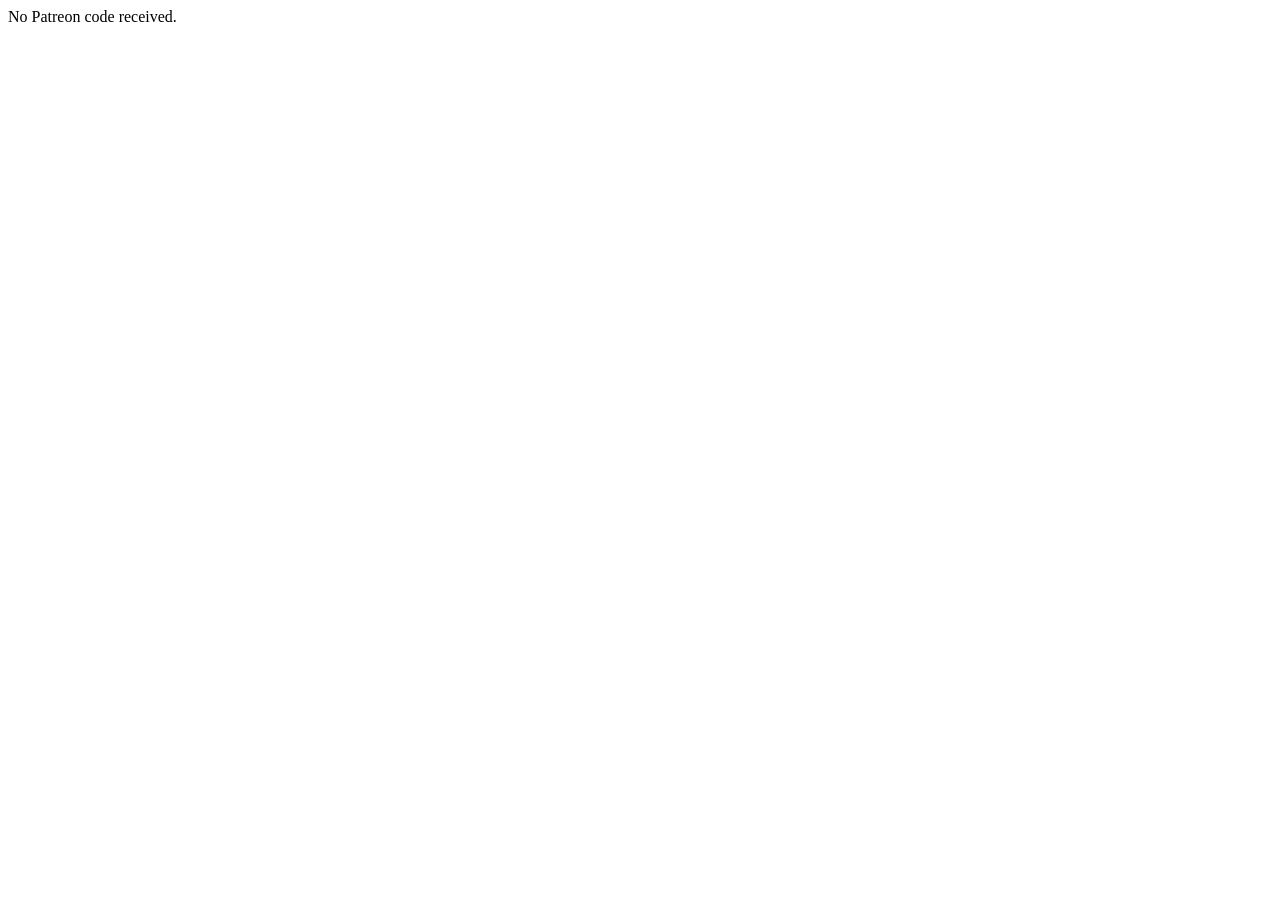
==== index.html @ 98347cd3 "Update index.html" ====
<!DOCTYPE html>
<html>
<head>
<meta charset="UTF-8">
<title>Redirecting...</title>
</head>

<body>

Redirecting back to the app...

<script>

const params = new URLSearchParams(window.location.search)

const code = params.get("code")
const state = params.get("state")

if (code) {

    let appURL = "FindlayBarbell://oauth-callback/patreon?code=" + code

    if (state) {
        appURL += "&state=" + state
    }

    window.location.href = appURL

} else {

    document.body.innerHTML = "No Patreon code received."

}

</script>

</body>
</html>
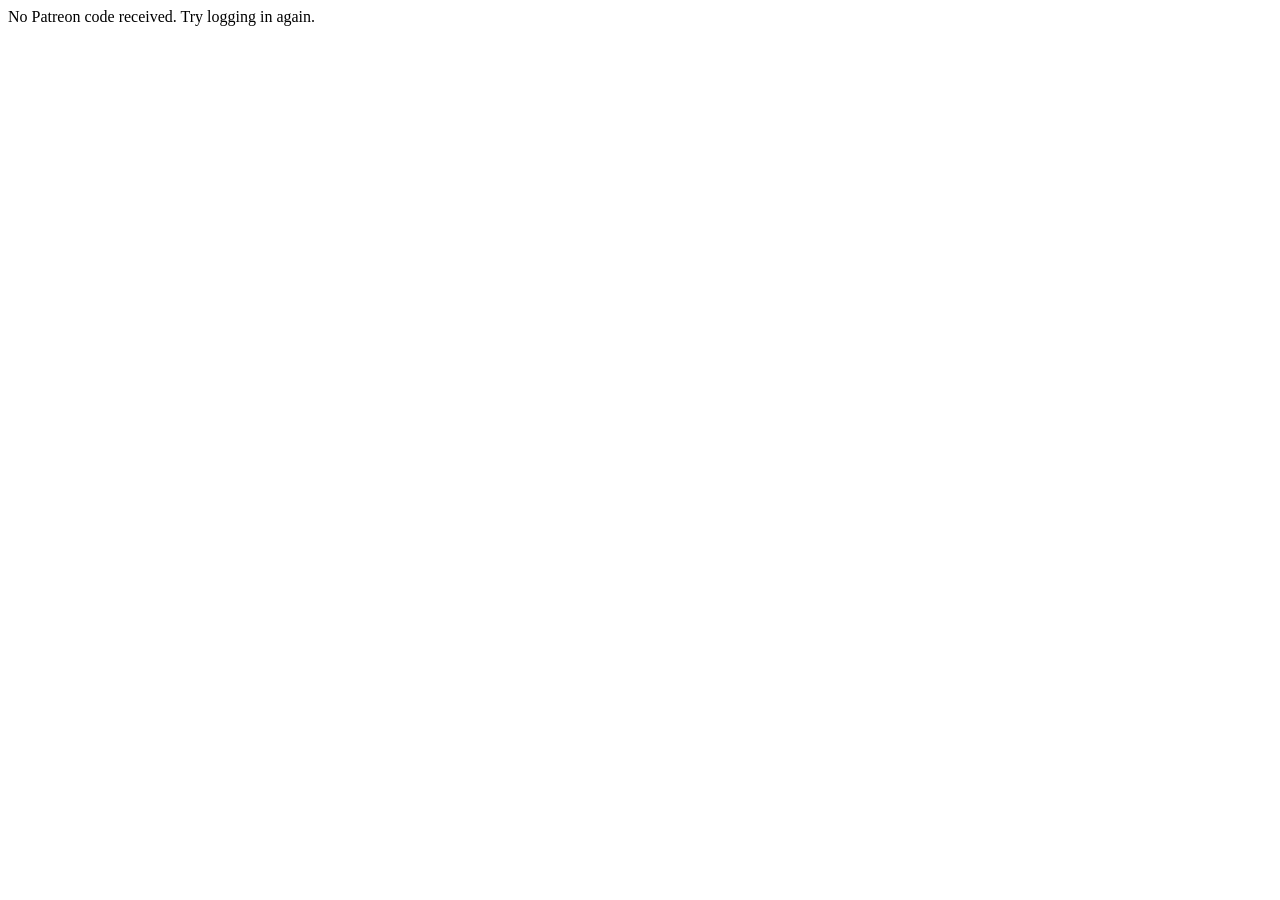
==== commit eac57430: "Update index.html" ====
--- a/index.html
+++ b/index.html
@@ -1,38 +1,25 @@
 <!DOCTYPE html>
 <html>
 <head>
-<meta charset="UTF-8">
-<title>Redirecting...</title>
+  <meta charset="UTF-8">
+  <title>Patreon Code</title>
 </head>
+<body>
+  <h2>Patreon Login Successful!</h2>
 
-<body>
+  <p>Copy the code below and paste it into the app:</p>
 
-Redirecting back to the app...
+  <input type="text" id="patreonCode" style="width: 100%;" readonly>
 
-<script>
+  <script>
+    const params = new URLSearchParams(window.location.search);
+    const code = params.get("code");
 
-const params = new URLSearchParams(window.location.search)
-
-const code = params.get("code")
-const state = params.get("state")
-
-if (code) {
-
-    let appURL = "FindlayBarbell://oauth-callback/patreon?code=" + code
-
-    if (state) {
-        appURL += "&state=" + state
+    if (code) {
+      document.getElementById("patreonCode").value = code;
+    } else {
+      document.body.innerHTML = "No Patreon code received. Try logging in again.";
     }
-
-    window.location.href = appURL
-
-} else {
-
-    document.body.innerHTML = "No Patreon code received."
-
-}
-
-</script>
-
+  </script>
 </body>
 </html>
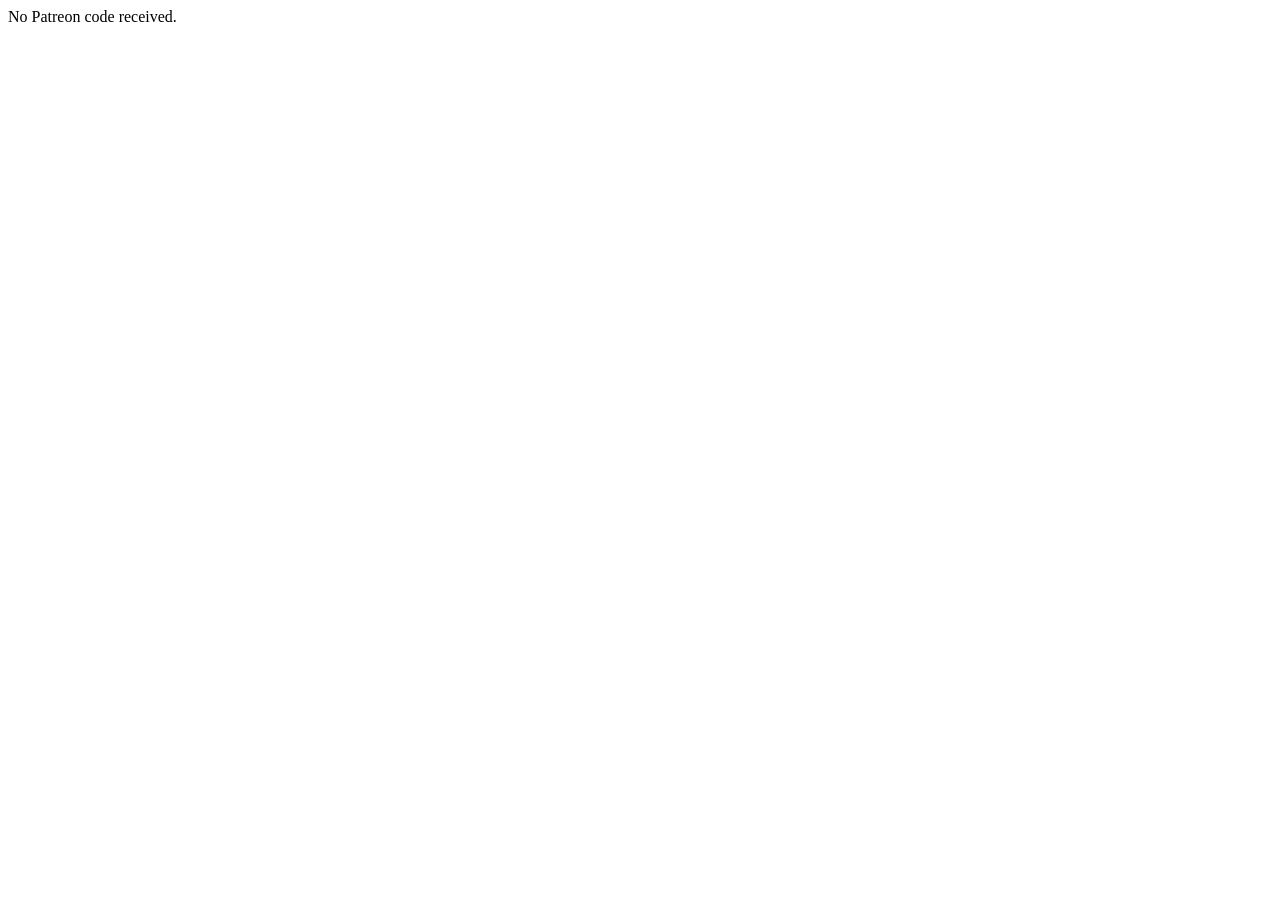
==== commit 4fba9c4e: "Update index.html" ====
--- a/index.html
+++ b/index.html
@@ -10,15 +10,25 @@
   <p>Copy the code below and paste it into the app:</p>
 
   <input type="text" id="patreonCode" style="width: 100%;" readonly>
-
+  <button id="copyButton">Copy to Clipboard</button>
+  <button onclick="alert('Copy the code from the URL manually if empty')">Get Code</button>
+  
   <script>
     const params = new URLSearchParams(window.location.search);
     const code = params.get("code");
 
     if (code) {
-      document.getElementById("patreonCode").value = code;
+      const codeInput = document.getElementById("patreonCode");
+      codeInput.value = code;
+
+      document.getElementById("copyButton").addEventListener("click", () => {
+        navigator.clipboard.writeText(codeInput.value)
+          .then(() => alert("Patreon code copied! Paste it in the app."))
+          .catch(() => alert("Failed to copy code. Try manually."));
+      });
+
     } else {
-      document.body.innerHTML = "No Patreon code received. Try logging in again.";
+      document.body.innerHTML = "No Patreon code received.";
     }
   </script>
 </body>
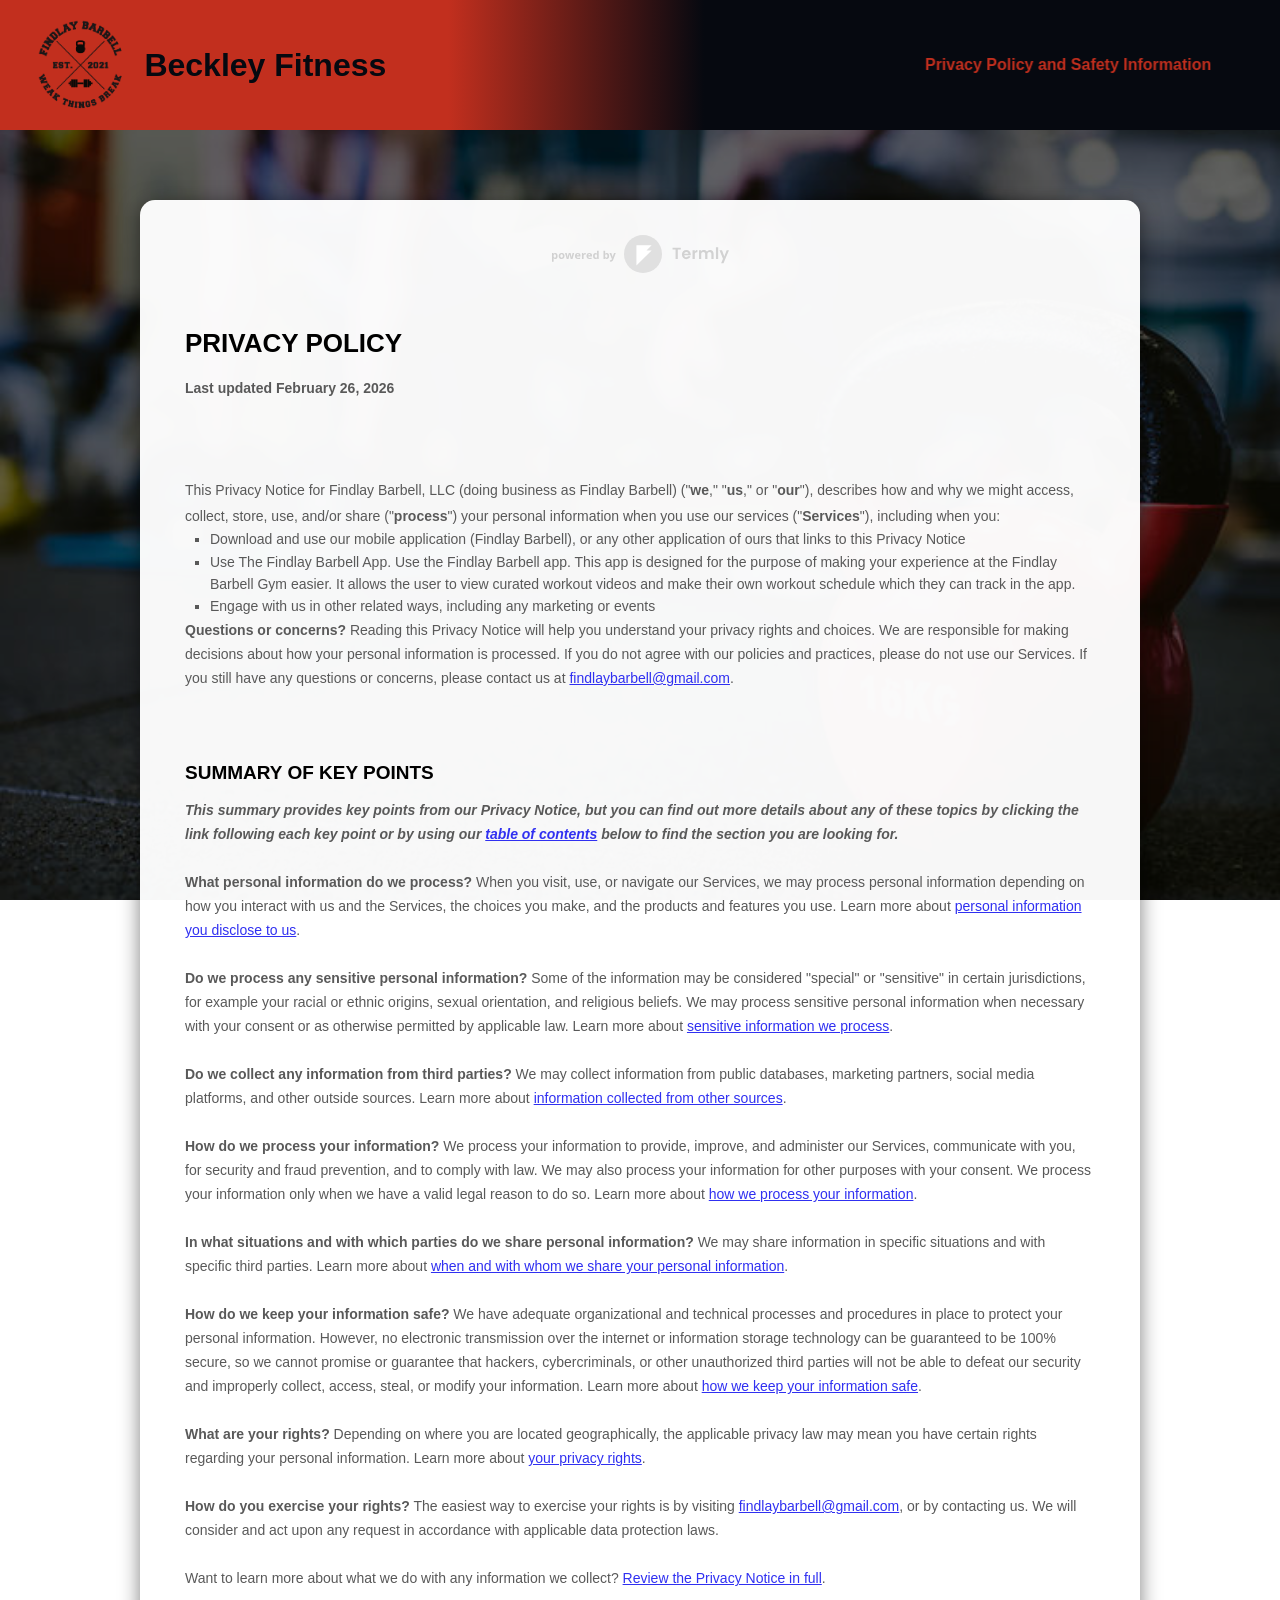
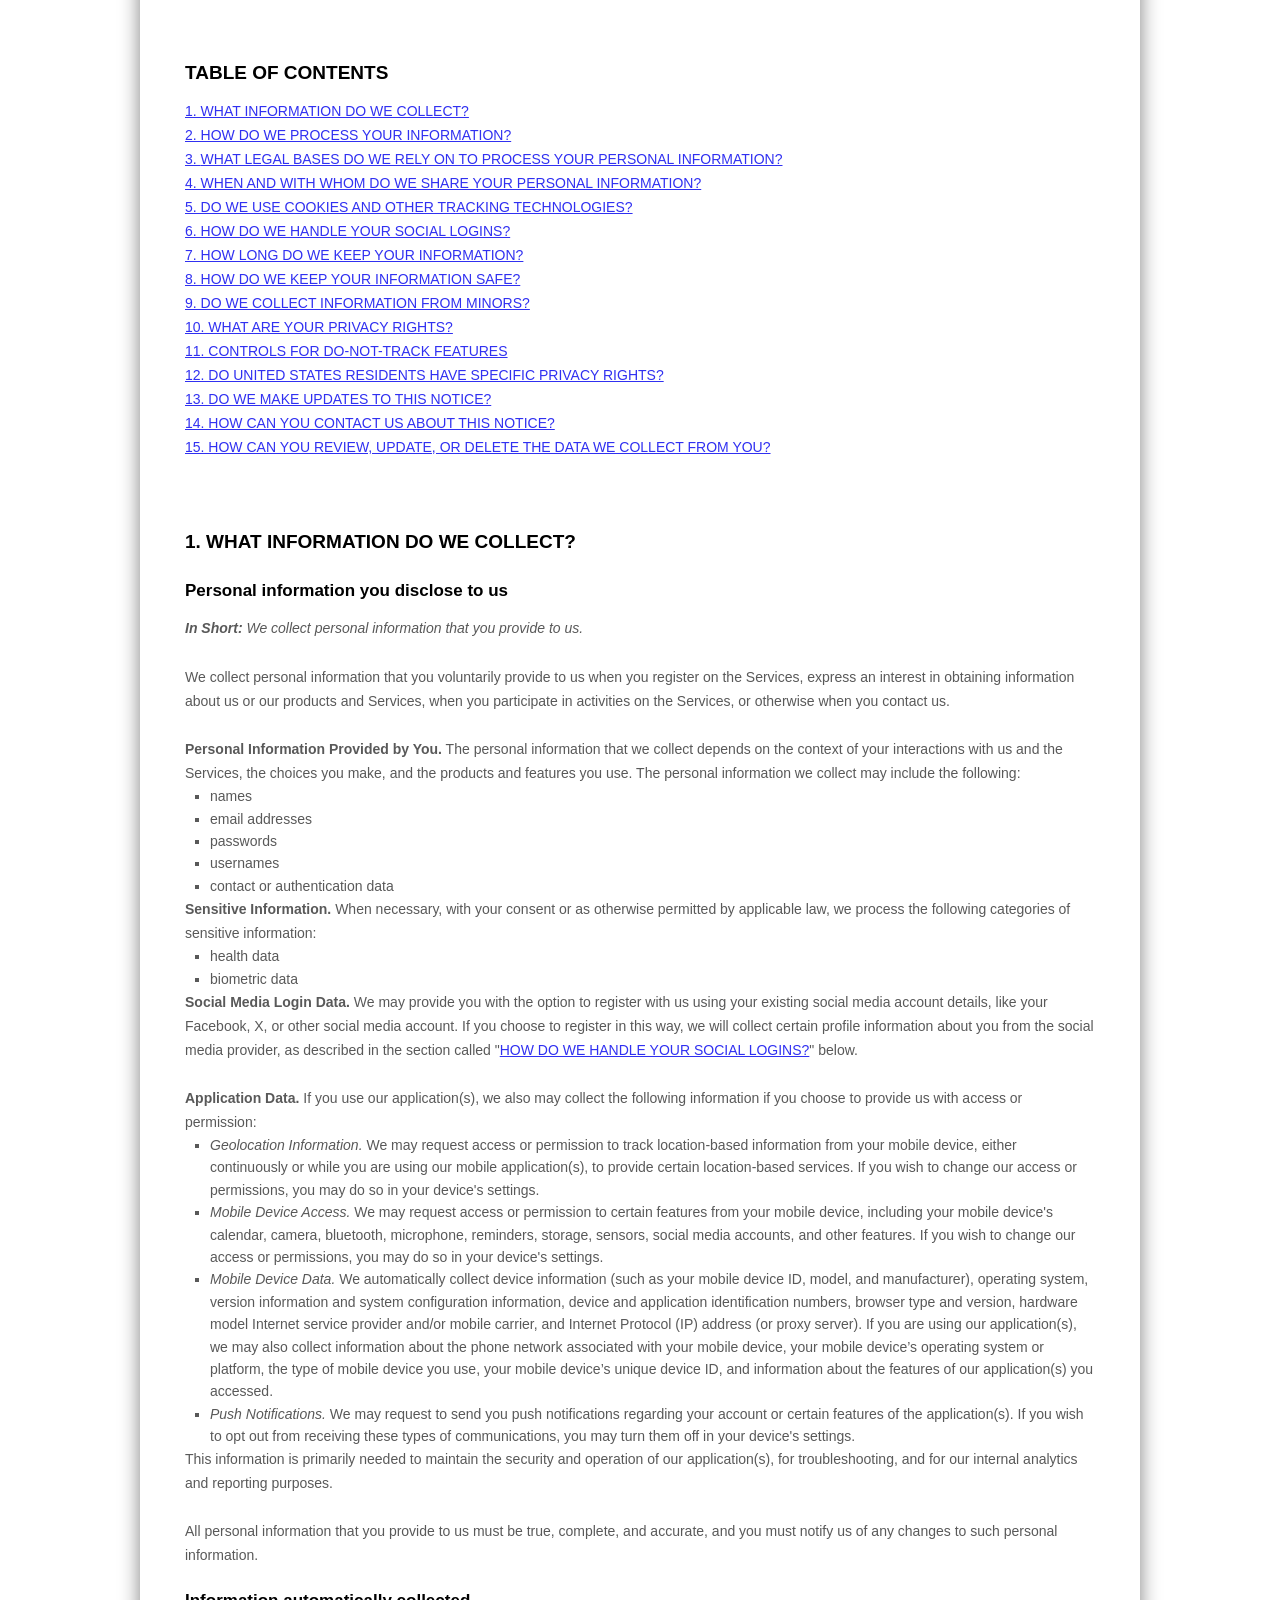
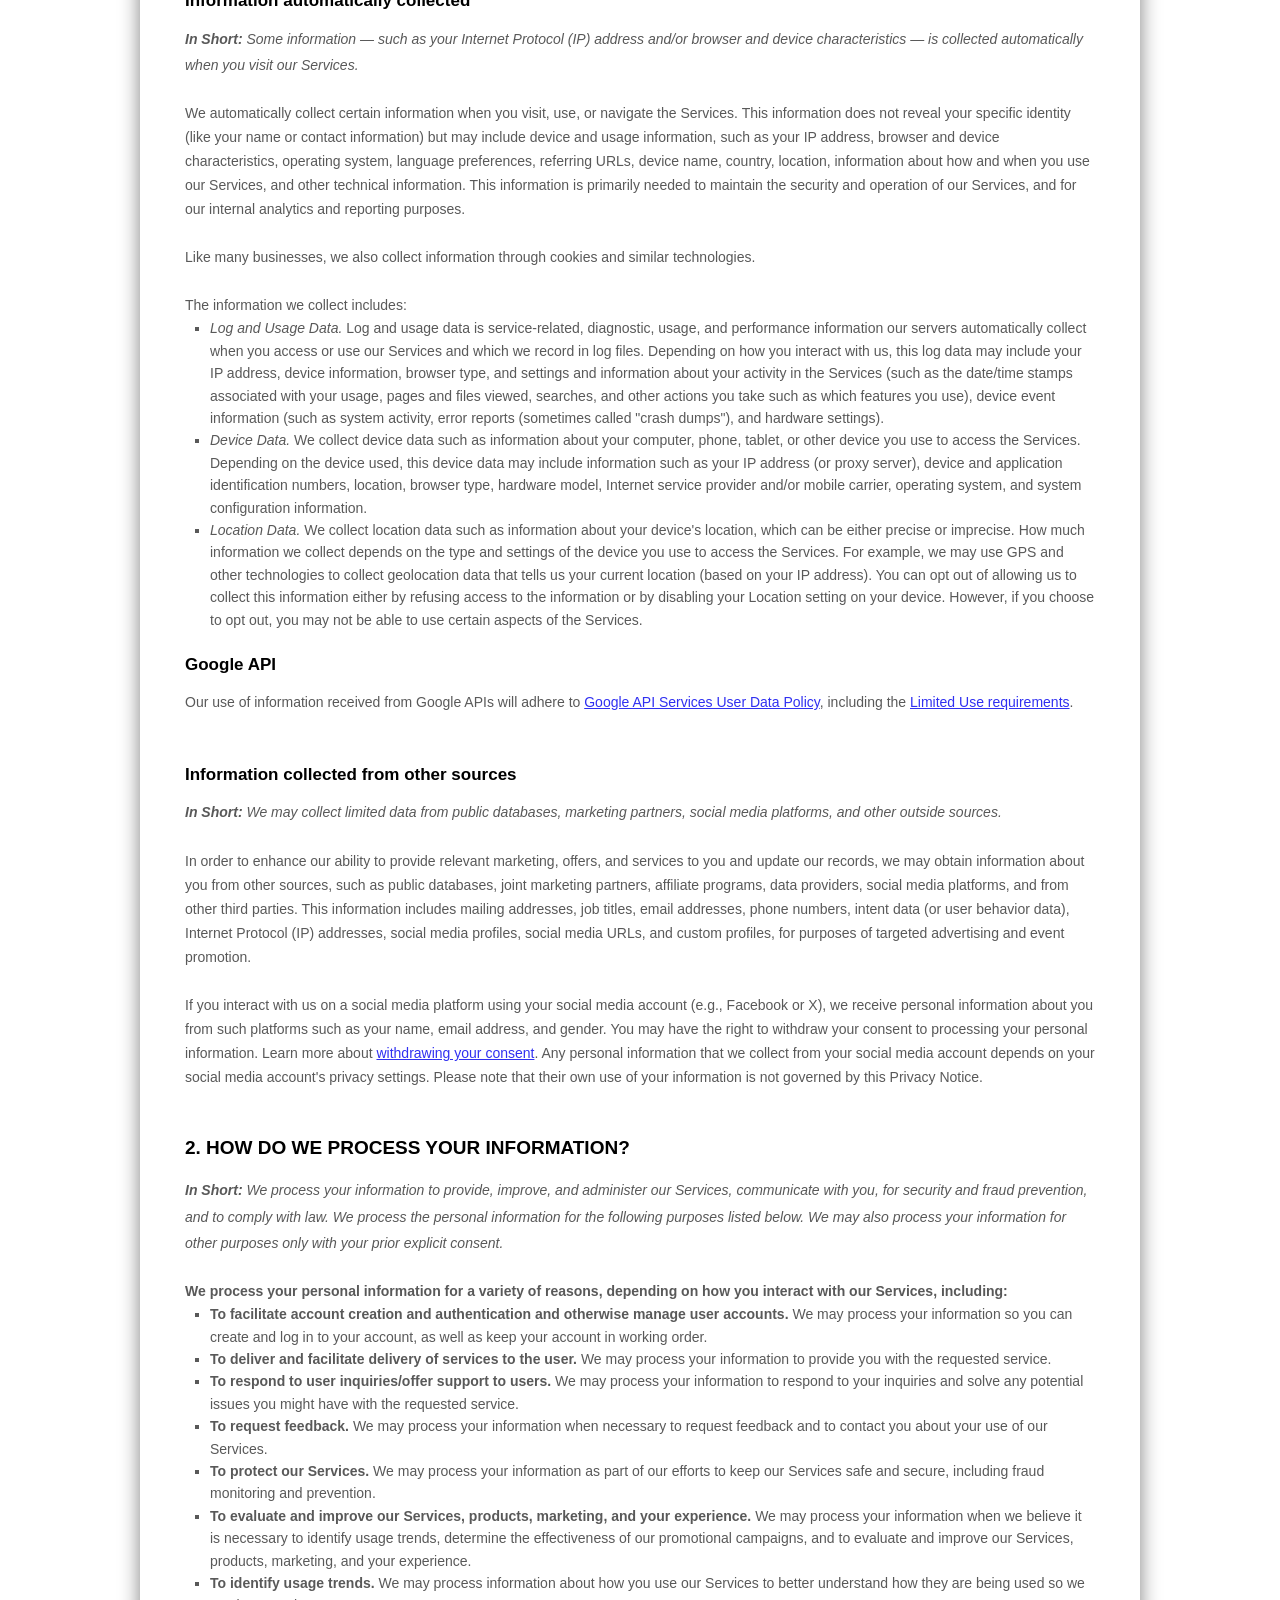
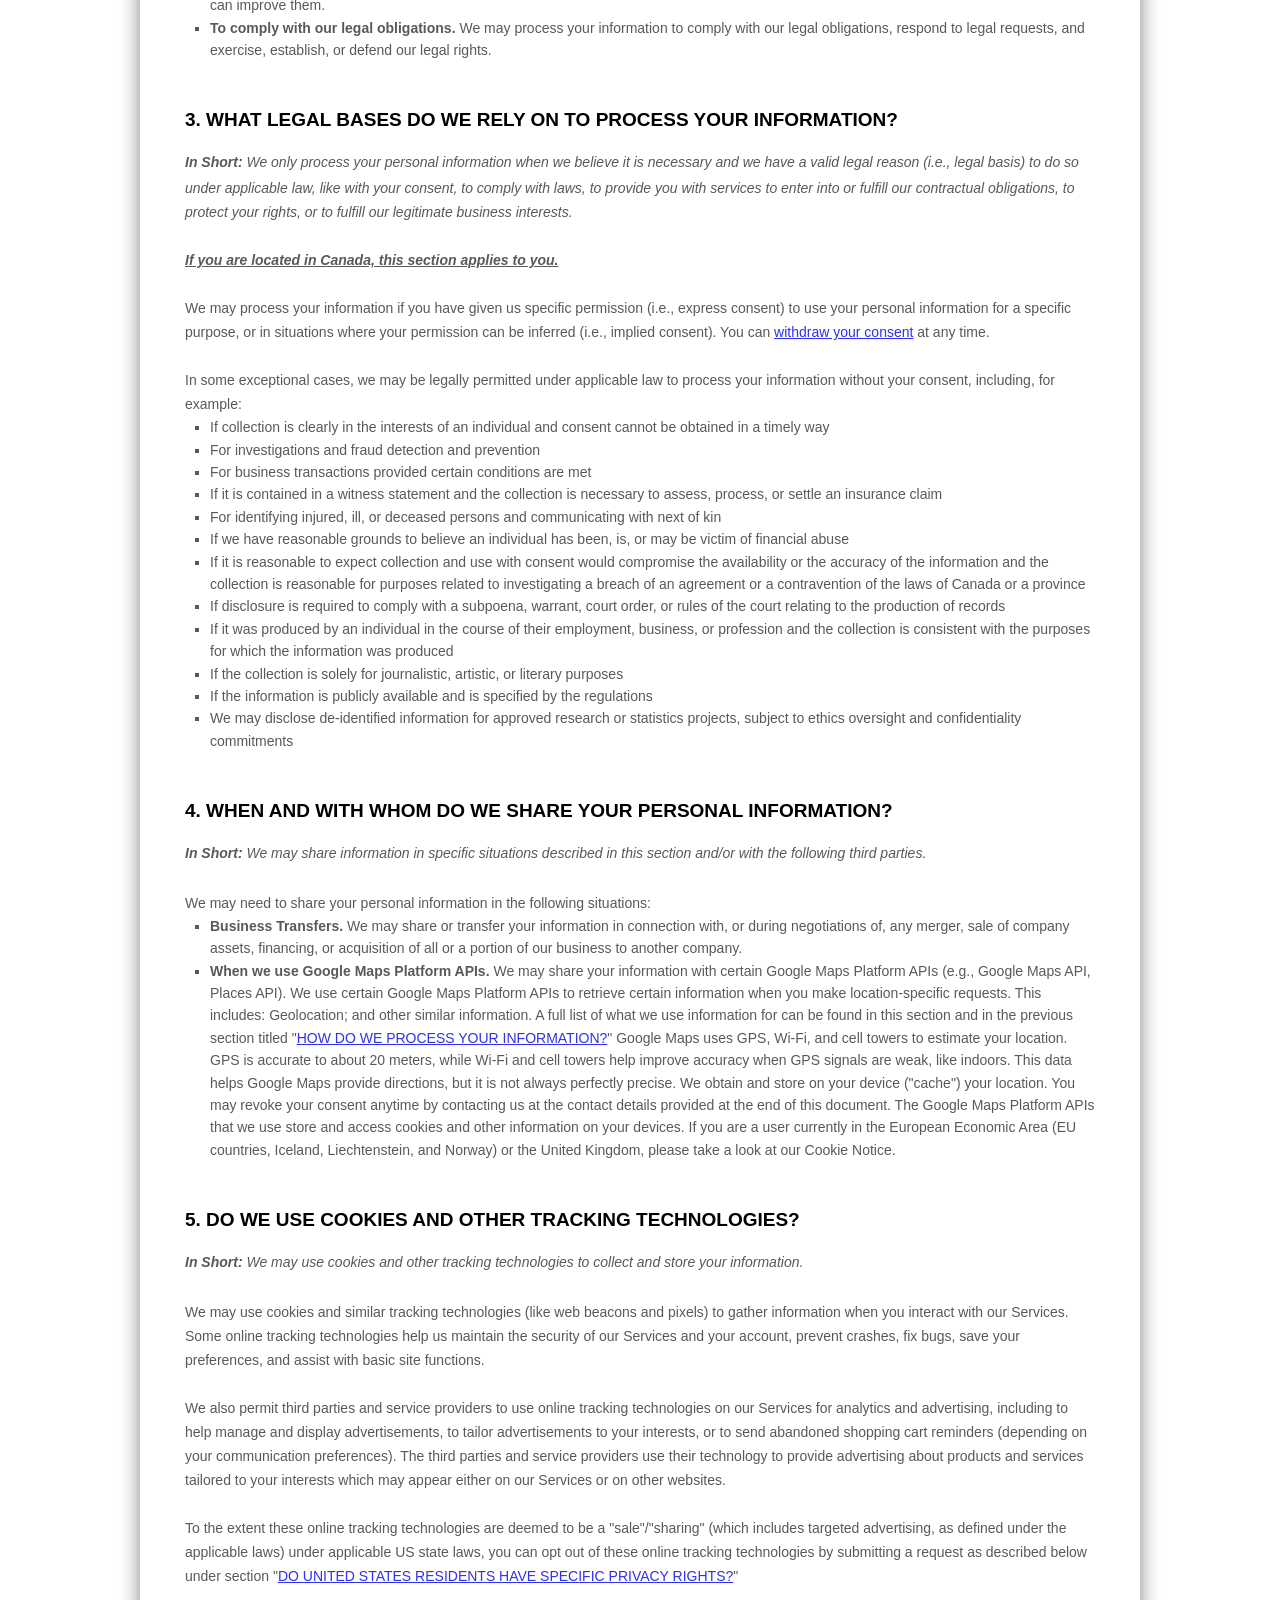
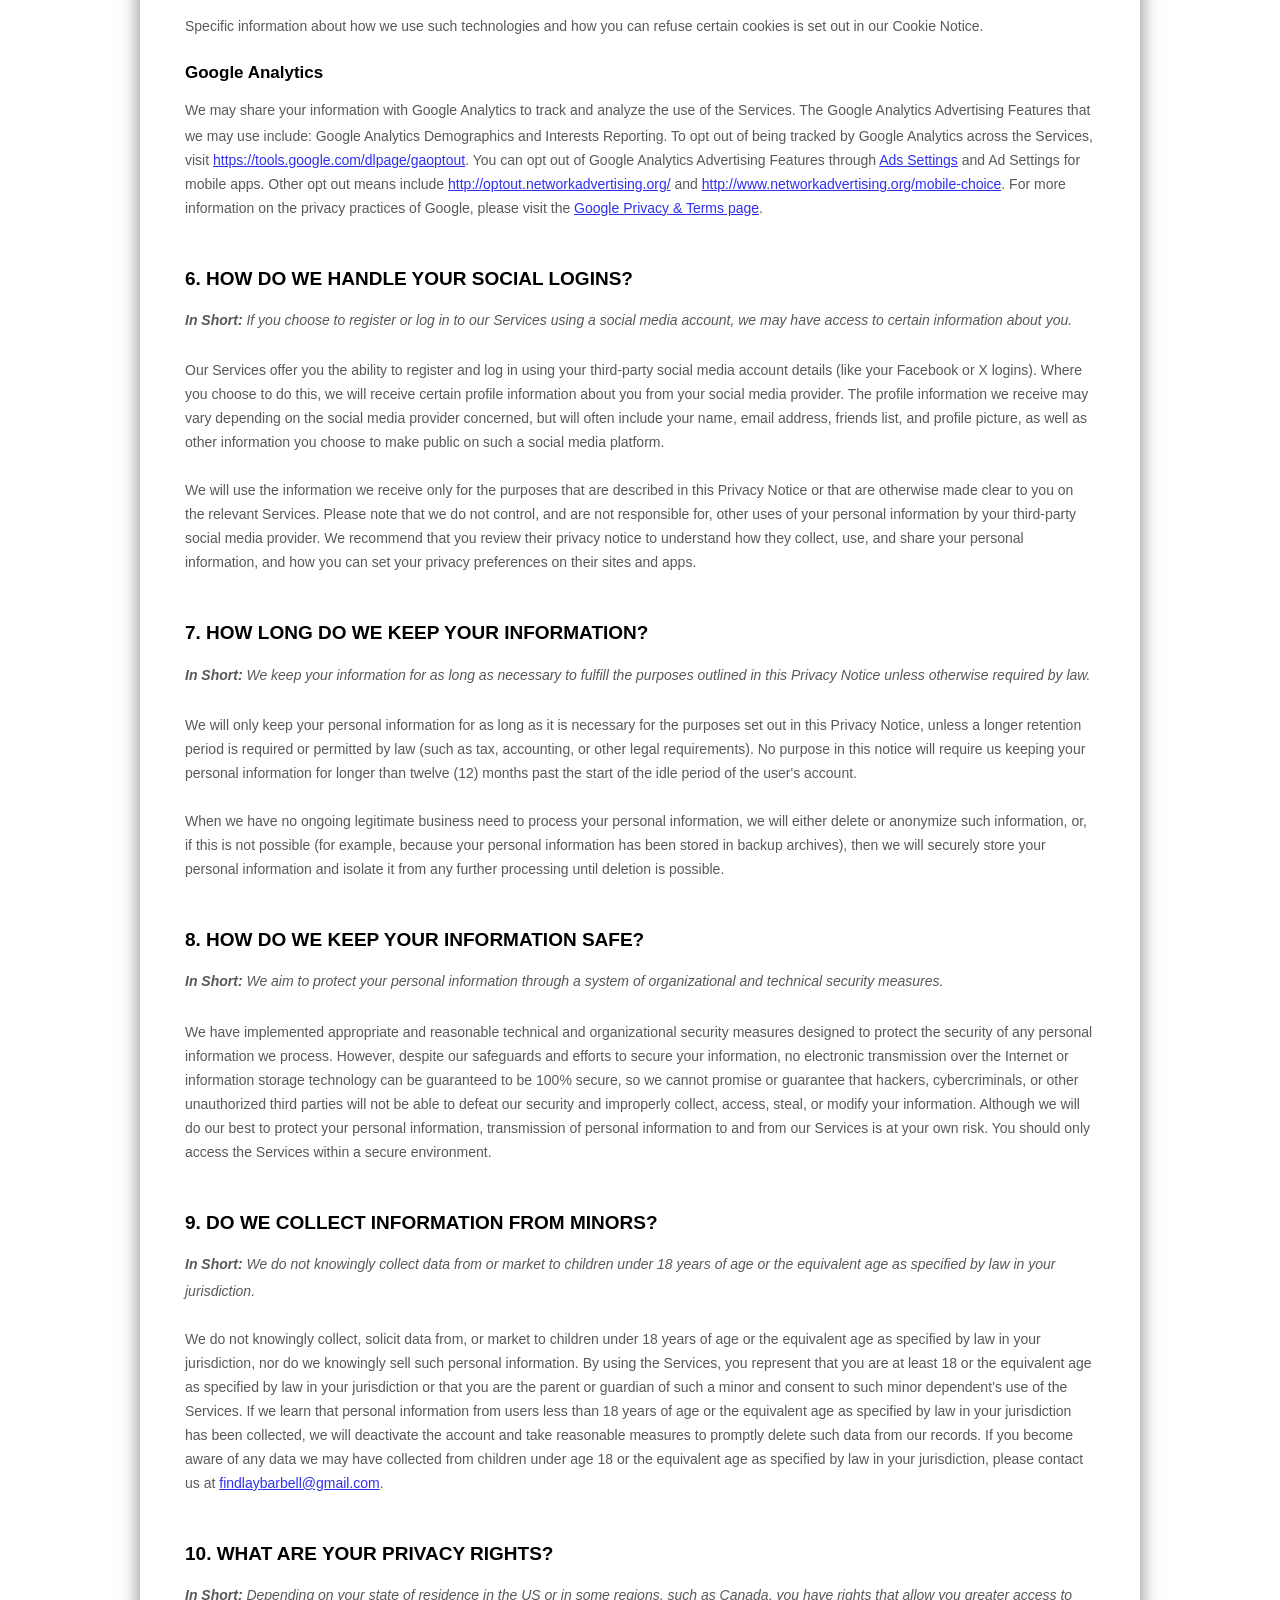
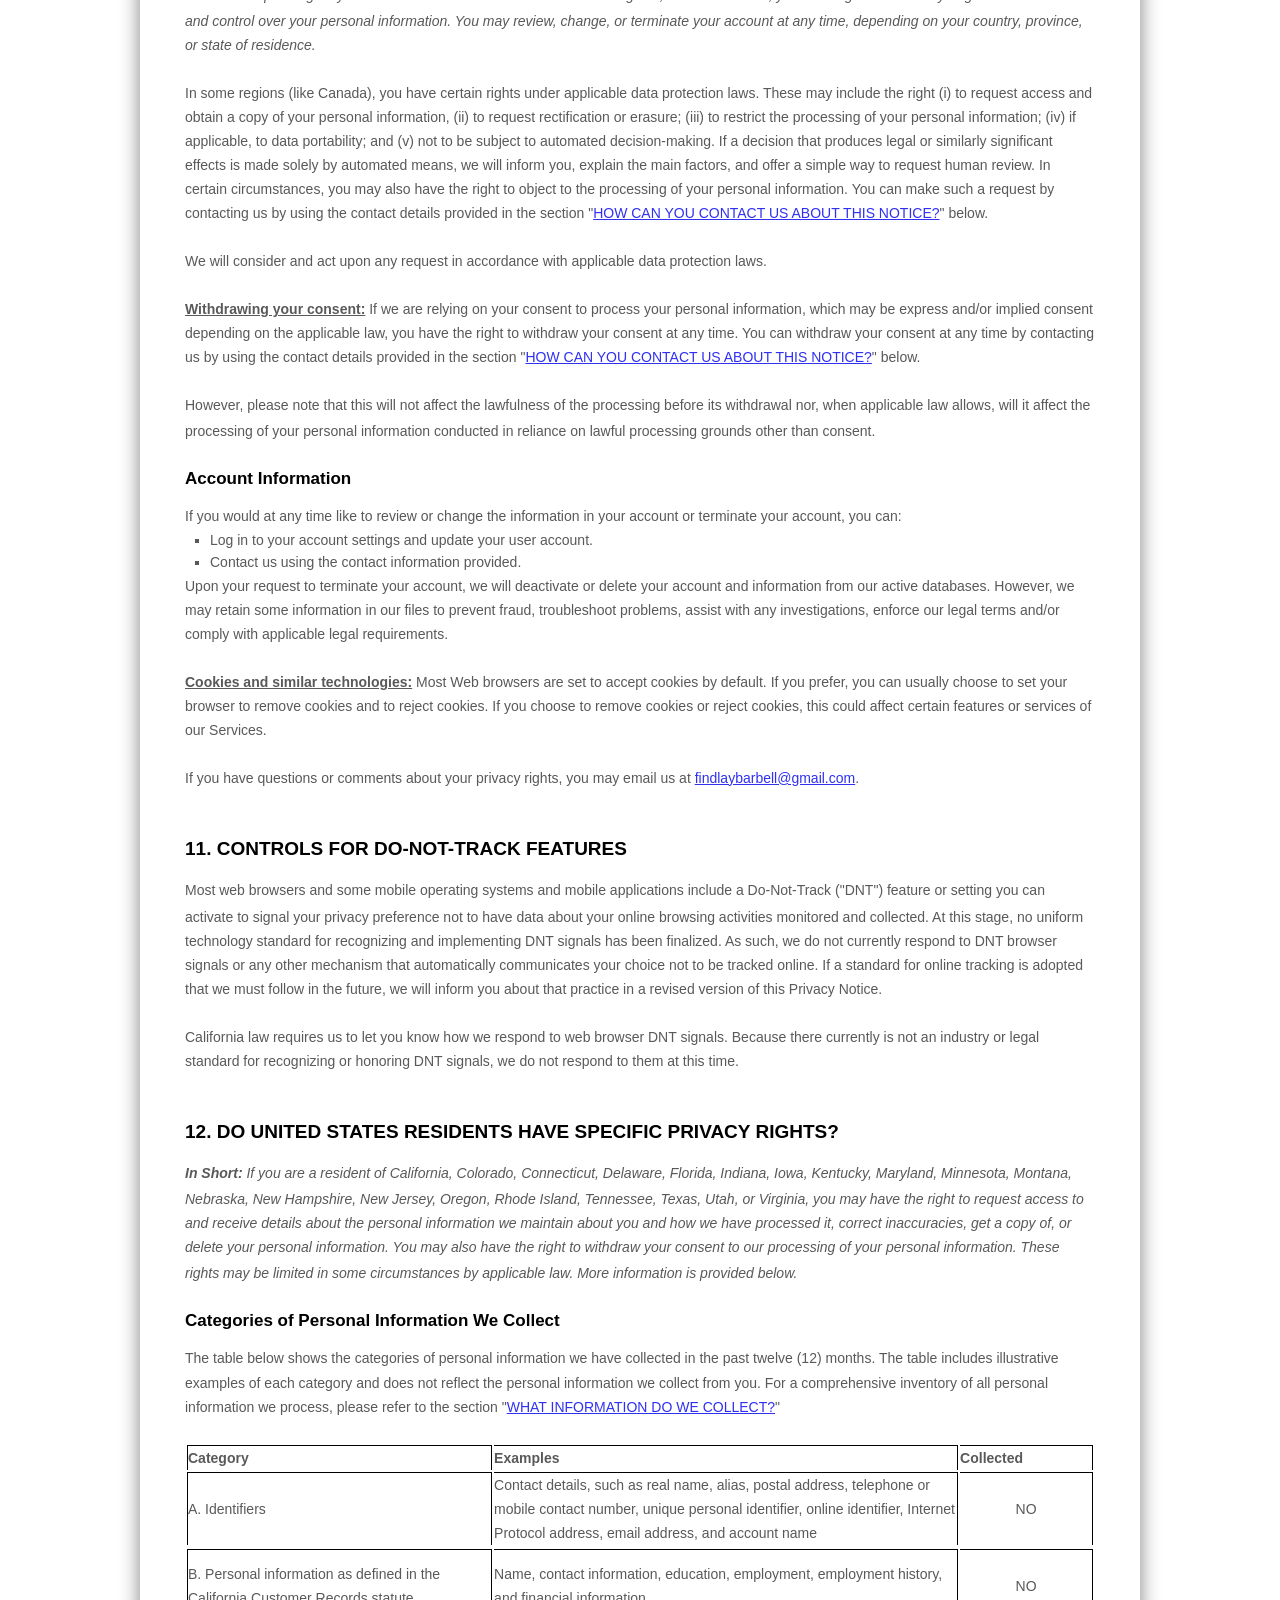
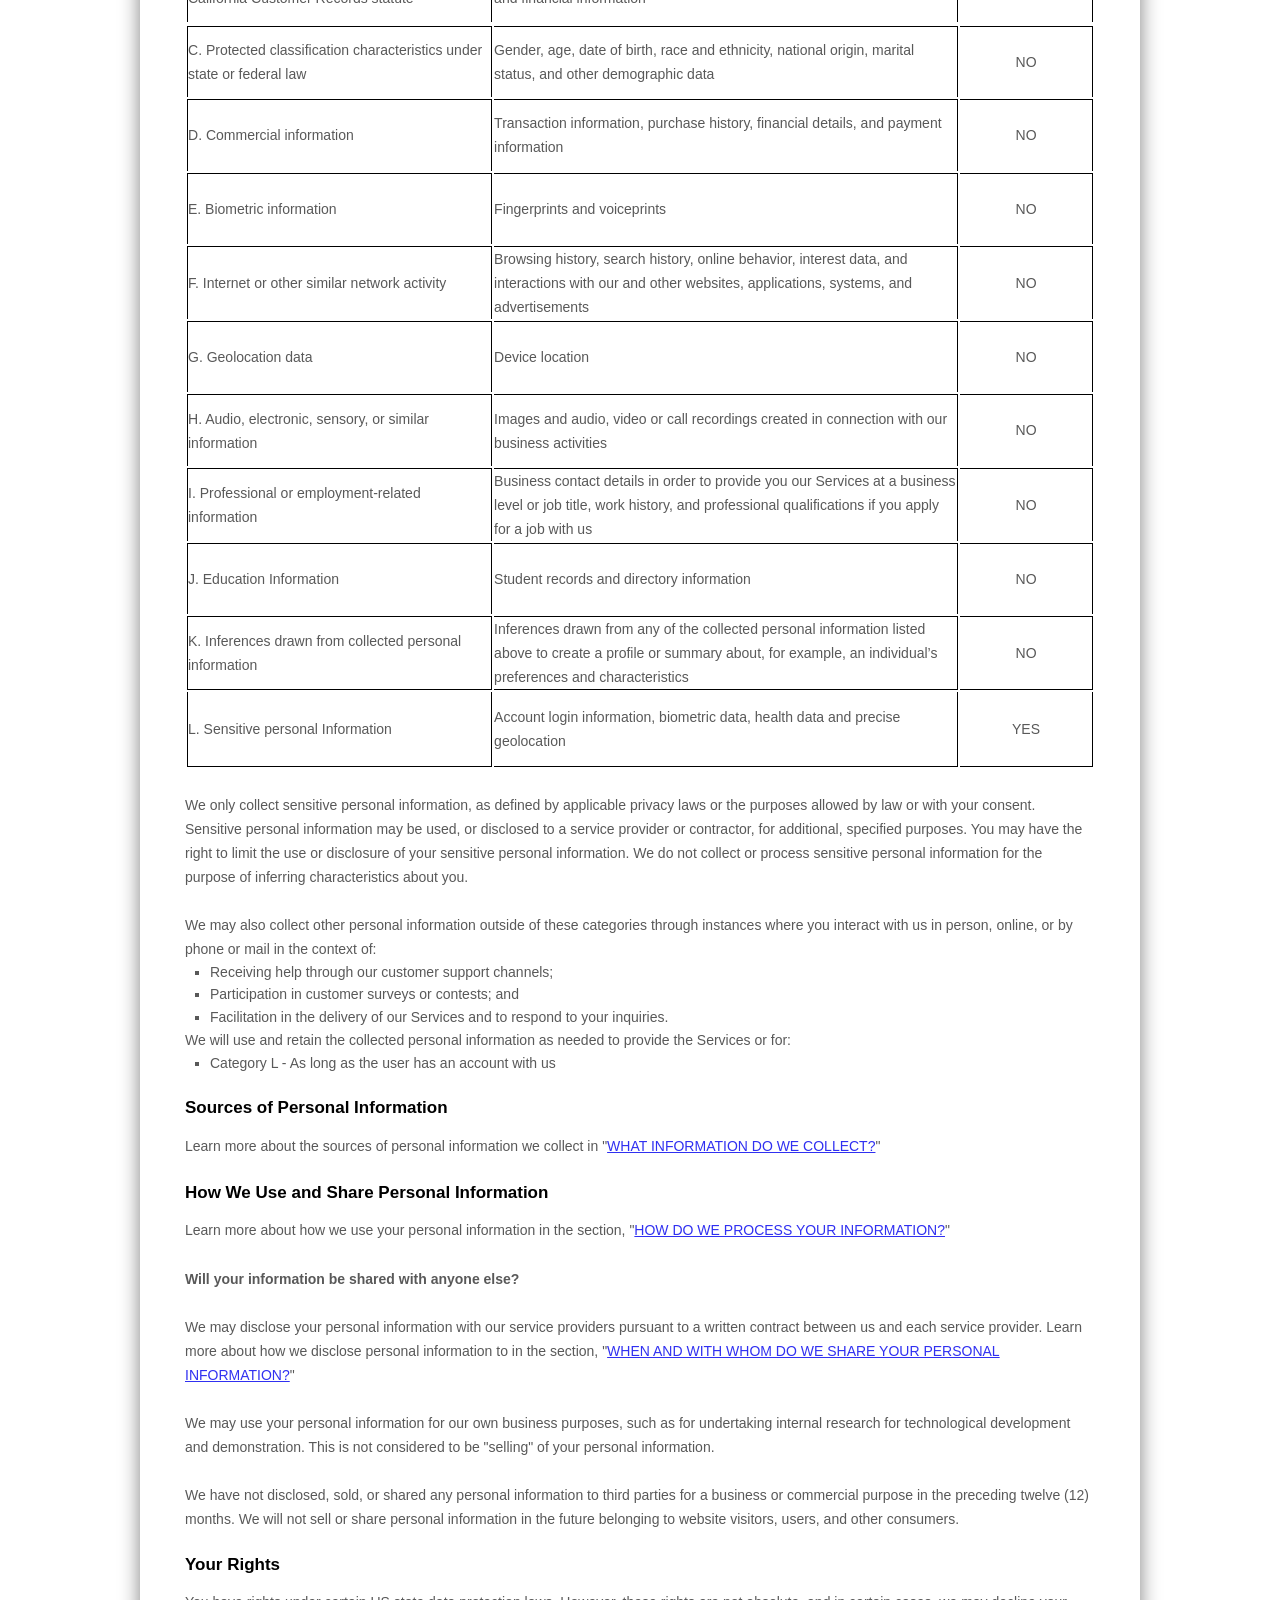
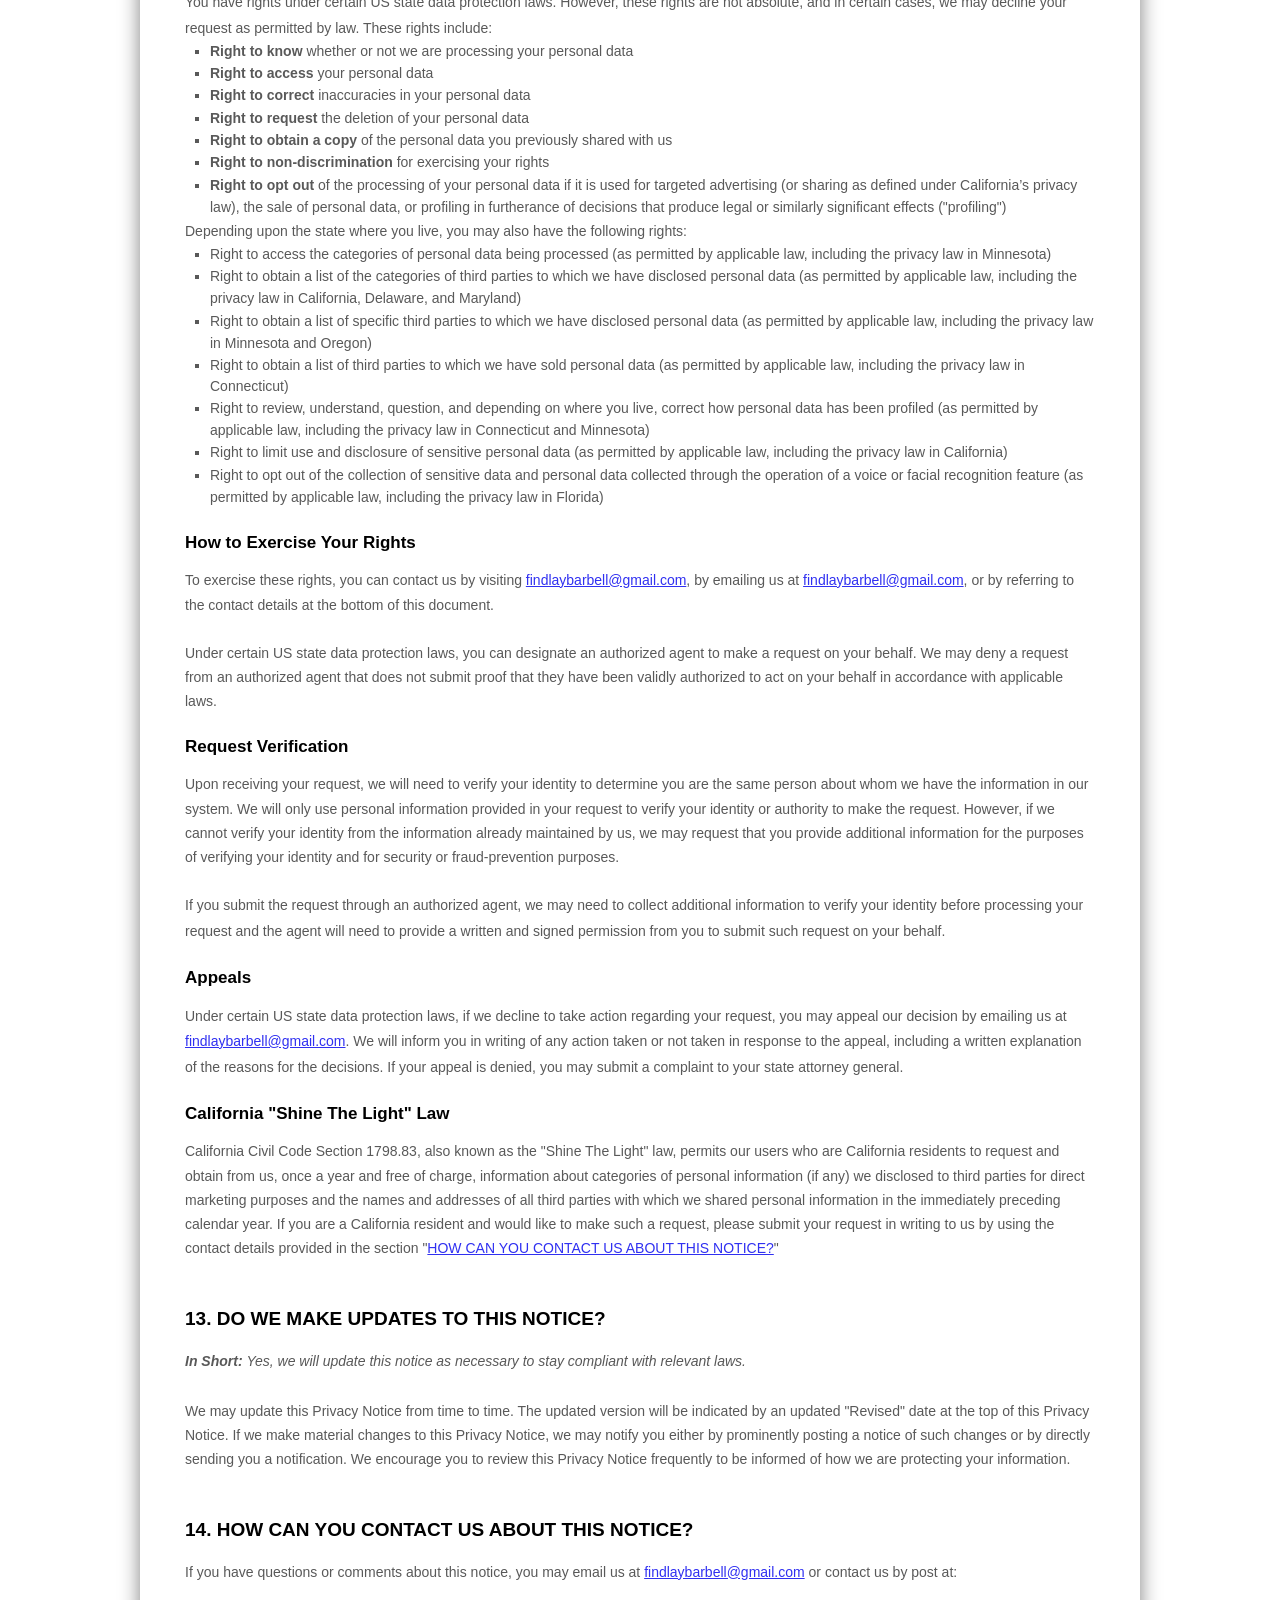
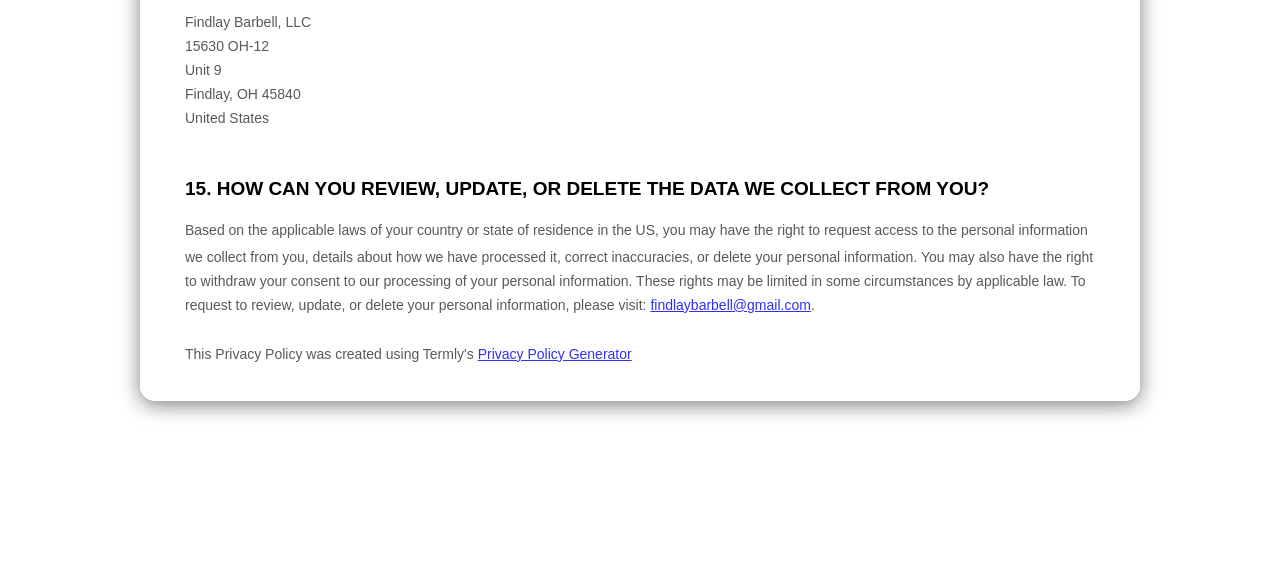
==== commit fd2b7254: "Update index.html" ====
--- a/index.html
+++ b/index.html
@@ -1,35 +1,110 @@
 <!DOCTYPE html>
-<html>
+<html lang="en">
 <head>
-  <meta charset="UTF-8">
-  <title>Patreon Code</title>
+    <meta charset="UTF-8">
+    <meta name="viewport" content="width=device-width, initial-scale=1.0">
+    <title>Privacy Policy - Beckley Fitness</title>
+    <link rel="stylesheet" href="../StyleSheets/Styles.css">
+    <style>
+        .policy-box {
+            max-width: 1000px;
+            margin: 20px auto;
+            padding: 35px 45px;
+            background-color: rgba(255, 255, 255, 0.97);
+            border-radius: 15px;
+            box-shadow: 0 4px 20px rgba(0,0,0,0.5);
+            text-align: left;
+            overflow-wrap: break-word;
+        }
+
+        .policy-box h1,
+        .policy-box h2,
+        .policy-box h3 {
+            margin-top: 20px;
+            margin-bottom: 10px;
+        }
+
+        .policy-box p,
+        .policy-box li,
+        .policy-box div,
+        .policy-box span {
+            line-height: 1.6;
+        }
+
+        .policy-box ul {
+            margin-left: 25px;
+        }
+    </style>
 </head>
 <body>
-  <h2>Patreon Login Successful!</h2>
 
-  <p>Copy the code below and paste it into the app:</p>
+    <header class="topbar">
+        <img src="../Images/logo.png" alt="Logo" class="topbar-logo">
+        <div class="title">Beckley Fitness</div>
+        <marquee class="announcements">
+            Privacy Policy and Safety Information
+        </marquee>
+    </header>
 
-  <input type="text" id="patreonCode" style="width: 100%;" readonly>
-  <button id="copyButton">Copy to Clipboard</button>
-  <button onclick="alert('Copy the code from the URL manually if empty')">Get Code</button>
-  
-  <script>
-    const params = new URLSearchParams(window.location.search);
-    const code = params.get("code");
+    <main class="content">
+        <div class="policy-box">
+<style>
+  [data-custom-class='body'], [data-custom-class='body'] * {
+          background: transparent !important;
+        }
+[data-custom-class='title'], [data-custom-class='title'] * {
+          font-family: Arial !important;
+font-size: 26px !important;
+color: #000000 !important;
+        }
+[data-custom-class='subtitle'], [data-custom-class='subtitle'] * {
+          font-family: Arial !important;
+color: #595959 !important;
+font-size: 14px !important;
+        }
+[data-custom-class='heading_1'], [data-custom-class='heading_1'] * {
+          font-family: Arial !important;
+font-size: 19px !important;
+color: #000000 !important;
+        }
+[data-custom-class='heading_2'], [data-custom-class='heading_2'] * {
+          font-family: Arial !important;
+font-size: 17px !important;
+color: #000000 !important;
+        }
+[data-custom-class='body_text'], [data-custom-class='body_text'] * {
+          color: #595959 !important;
+font-size: 14px !important;
+font-family: Arial !important;
+        }
+[data-custom-class='link'], [data-custom-class='link'] * {
+          color: #3030F1 !important;
+font-size: 14px !important;
+font-family: Arial !important;
+word-break: break-word !important;
+        }
+</style>
+      <span style="display: block;margin: 0 auto 3.125rem;width: 11.125rem;height: 2.375rem;background: url([data-uri]) center no-repeat;"></span>
 
-    if (code) {
-      const codeInput = document.getElementById("patreonCode");
-      codeInput.value = code;
+      <div data-custom-class="body">
+      <div><strong><span style="font-size: 26px;"><span data-custom-class="title"><bdt class="block-component"></bdt><bdt class="question"><h1>PRIVACY POLICY</h1></bdt><bdt class="statement-end-if-in-editor"></bdt></span></span></strong></div><div><span style="color: rgb(127, 127, 127);"><strong><span style="font-size: 15px;"><span data-custom-class="subtitle">Last updated <bdt class="question">February 26, 2026</bdt></span></span></strong></span></div><div><br></div><div><br></div><div><br></div><div style="line-height: 1.5;"><span style="color: rgb(127, 127, 127);"><span style="color: rgb(89, 89, 89); font-size: 15px;"><span data-custom-class="body_text">This Privacy Notice for <bdt class="question noTranslate">Findlay Barbell, LLC</bdt><bdt class="block-component"> (doing business as <bdt class="question noTranslate">Findlay Barbell</bdt>)<bdt class="statement-end-if-in-editor"></bdt></bdt> (<bdt class="block-component"></bdt>"<strong>we</strong>," "<strong>us</strong>," or "<strong>our</strong>"<bdt class="statement-end-if-in-editor"></bdt></span><span data-custom-class="body_text">), describes how and why we might access, collect, store, use, and/or share (<bdt class="block-component"></bdt>"<strong>process</strong>"<bdt class="statement-end-if-in-editor"></bdt>) your personal information when you use our services (<bdt class="block-component"></bdt>"<strong>Services</strong>"<bdt class="statement-end-if-in-editor"></bdt>), including when you:</span></span></span><span style="font-size: 15px;"><span style="color: rgb(127, 127, 127);"><span data-custom-class="body_text"><span style="color: rgb(89, 89, 89);"><span data-custom-class="body_text"><bdt class="block-component"></bdt></span></span></span></span></span></span></span></span></li></ul><div><bdt class="block-component"><span style="font-size: 15px;"><span style="font-size: 15px;"><span style="color: rgb(127, 127, 127);"><span data-custom-class="body_text"><span style="color: rgb(89, 89, 89);"><span data-custom-class="body_text"><bdt class="block-component"></bdt></span></span></span></span></span></span></bdt></div><ul><li data-custom-class="body_text" style="line-height: 1.5;"><span style="font-size: 15px; color: rgb(89, 89, 89);"><span style="font-size: 15px; color: rgb(89, 89, 89);"><span data-custom-class="body_text">Download and use<bdt class="block-component"></bdt> our mobile application<bdt class="block-component"></bdt> (<bdt class="question">Findlay Barbell)<span style="font-size: 15px; color: rgb(89, 89, 89);"><span style="font-size: 15px; color: rgb(89, 89, 89);"><span data-custom-class="body_text"><span style="font-size: 15px;"><span style="color: rgb(89, 89, 89);"><span data-custom-class="body_text"><span style="font-size: 15px;"><span style="color: rgb(89, 89, 89);"><bdt class="statement-end-if-in-editor">,</bdt></span></span></span></span></span></span></span></span></bdt></span><span data-custom-class="body_text"><span style="font-size: 15px;"><span style="color: rgb(89, 89, 89);"><span data-custom-class="body_text"><span style="font-size: 15px;"><span style="color: rgb(89, 89, 89);"><bdt class="statement-end-if-in-editor"><bdt class="block-component"> or any other application of ours that links to this Privacy Notice</bdt></bdt></span></span></span></span></span></span></span></span></li></ul><div style="line-height: 1.5;"><bdt class="block-component"><span style="font-size: 15px;"></span></bdt></div><ul><li data-custom-class="body_text" style="line-height: 1.5;"><span style="font-size: 15px;">Use <bdt class="question">The Findlay Barbell App</bdt>. <bdt class="question">Use the Findlay Barbell app. This app is designed for the purpose of making your experience at the Findlay Barbell Gym easier. It allows the user to view curated workout videos and make their own workout schedule which they can track in the app. </bdt></span><bdt class="statement-end-if-in-editor"><span style="font-size: 15px;"></span></bdt></li></ul><div style="line-height: 1.5;"><span style="font-size: 15px;"><span style="color: rgb(127, 127, 127);"><span data-custom-class="body_text"><span style="color: rgb(89, 89, 89);"><span data-custom-class="body_text"><bdt class="block-component"></bdt></span></span></span></span></span></div><ul><li data-custom-class="body_text" style="line-height: 1.5;"><span style="font-size: 15px; color: rgb(89, 89, 89);"><span style="font-size: 15px; color: rgb(89, 89, 89);"><span data-custom-class="body_text">Engage with us in other related ways, including any marketing or events<span style="font-size: 15px;"><span style="color: rgb(89, 89, 89);"><span data-custom-class="body_text"><span style="font-size: 15px;"><span style="color: rgb(89, 89, 89);"><bdt class="statement-end-if-in-editor"></bdt></span></span></span></span></span></span></span></span></li></ul><div style="line-height: 1.5;"><span style="font-size: 15px;"><span style="color: rgb(127, 127, 127);"><span data-custom-class="body_text"><strong>Questions or concerns? </strong>Reading this Privacy Notice will help you understand your privacy rights and choices. We are responsible for making decisions about how your personal information is processed. If you do not agree with our policies and practices, please do not use our Services.<bdt class="block-component"></bdt> If you still have any questions or concerns, please contact us at <bdt class="question noTranslate"><a target="_blank" data-custom-class="link" href="mailto:findlaybarbell@gmail.com">findlaybarbell@gmail.com</a></bdt>.</span></span></span></div><div style="line-height: 1.5;"><br></div><div style="line-height: 1.5;"><br></div><div style="line-height: 1.5;"><strong><span style="font-size: 15px;"><span data-custom-class="heading_1"><h2>SUMMARY OF KEY POINTS</h2></span></span></strong></div><div style="line-height: 1.5;"><span style="font-size: 15px;"><span data-custom-class="body_text"><strong><em>This summary provides key points from our Privacy Notice, but you can find out more details about any of these topics by clicking the link following each key point or by using our </em></strong></span></span><a data-custom-class="link" href="#toc"><span style="color: rgb(0, 58, 250); font-size: 15px;"><span data-custom-class="body_text"><strong><em>table of contents</em></strong></span></span></a><span style="font-size: 15px;"><span data-custom-class="body_text"><strong><em> below to find the section you are looking for.</em></strong></span></span></div><div style="line-height: 1.5;"><br></div><div style="line-height: 1.5;"><span style="font-size: 15px;"><span data-custom-class="body_text"><strong>What personal information do we process?</strong> When you visit, use, or navigate our Services, we may process personal information depending on how you interact with us and the Services, the choices you make, and the products and features you use. Learn more about </span></span><a data-custom-class="link" href="#personalinfo"><span style="color: rgb(0, 58, 250); font-size: 15px;"><span data-custom-class="body_text">personal information you disclose to us</span></span></a><span data-custom-class="body_text">.</span></div><div style="line-height: 1.5;"><br></div><div style="line-height: 1.5;"><span style="font-size: 15px;"><span data-custom-class="body_text"><strong>Do we process any sensitive personal information? </strong>Some of the information may be considered <bdt class="block-component"></bdt>"special" or "sensitive"<bdt class="statement-end-if-in-editor"></bdt> in certain jurisdictions, for example your racial or ethnic origins, sexual orientation, and religious beliefs. <bdt class="block-component"></bdt>We may process sensitive personal information when necessary with your consent or as otherwise permitted by applicable law. Learn more about </span></span><a data-custom-class="link" href="#sensitiveinfo"><span style="color: rgb(0, 58, 250); font-size: 15px;"><span data-custom-class="body_text">sensitive information we process</span></span></a><span data-custom-class="body_text">.</span><span style="font-size: 15px;"><span data-custom-class="body_text"><bdt class="statement-end-if-in-editor"></bdt></span></span></div><div style="line-height: 1.5;"><br></div><div style="line-height: 1.5;"><span style="font-size: 15px;"><span data-custom-class="body_text"><strong>Do we collect any information from third parties?</strong> <bdt class="block-component"></bdt>We may collect information from public databases, marketing partners, social media platforms, and other outside sources. Learn more about </span></span><a data-custom-class="link" href="#othersources"><span style="color: rgb(0, 58, 250); font-size: 15px;"><span data-custom-class="body_text">information collected from other sources</span></span></a><span data-custom-class="body_text">.</span><span style="font-size: 15px;"><span data-custom-class="body_text"><bdt class="statement-end-if-in-editor"></bdt></span></span></div><div style="line-height: 1.5;"><br></div><div style="line-height: 1.5;"><span style="font-size: 15px;"><span data-custom-class="body_text"><strong>How do we process your information?</strong> We process your information to provide, improve, and administer our Services, communicate with you, for security and fraud prevention, and to comply with law. We may also process your information for other purposes with your consent. We process your information only when we have a valid legal reason to do so. Learn more about </span></span><a data-custom-class="link" href="#infouse"><span style="color: rgb(0, 58, 250); font-size: 15px;"><span data-custom-class="body_text">how we process your information</span></span></a><span data-custom-class="body_text">.</span></div><div style="line-height: 1.5;"><br></div><div style="line-height: 1.5;"><span style="font-size: 15px;"><span data-custom-class="body_text"><strong>In what situations and with which <bdt class="block-component"></bdt>parties do we share personal information?</strong> We may share information in specific situations and with specific <bdt class="block-component"></bdt>third parties. Learn more about </span></span><a data-custom-class="link" href="#whoshare"><span style="color: rgb(0, 58, 250); font-size: 15px;"><span data-custom-class="body_text">when and with whom we share your personal information</span></span></a><span style="font-size: 15px;"><span data-custom-class="body_text">.<bdt class="block-component"></bdt></span></span></div><div style="line-height: 1.5;"><br></div><div style="line-height: 1.5;"><span style="font-size: 15px;"><span data-custom-class="body_text"><strong>How do we keep your information safe?</strong> We have adequate <bdt class="block-component"></bdt>organizational<bdt class="statement-end-if-in-editor"></bdt> and technical processes and procedures in place to protect your personal information. However, no electronic transmission over the internet or information storage technology can be guaranteed to be 100% secure, so we cannot promise or guarantee that hackers, cybercriminals, or other <bdt class="block-component"></bdt>unauthorized<bdt class="statement-end-if-in-editor"></bdt> third parties will not be able to defeat our security and improperly collect, access, steal, or modify your information. Learn more about </span></span><a data-custom-class="link" href="#infosafe"><span style="color: rgb(0, 58, 250); font-size: 15px;"><span data-custom-class="body_text">how we keep your information safe</span></span></a><span data-custom-class="body_text">.</span><span style="font-size: 15px;"><span data-custom-class="body_text"><bdt class="statement-end-if-in-editor"></bdt></span></span></div><div style="line-height: 1.5;"><br></div><div style="line-height: 1.5;"><span style="font-size: 15px;"><span data-custom-class="body_text"><strong>What are your rights?</strong> Depending on where you are located geographically, the applicable privacy law may mean you have certain rights regarding your personal information. Learn more about </span></span><a data-custom-class="link" href="#privacyrights"><span style="color: rgb(0, 58, 250); font-size: 15px;"><span data-custom-class="body_text">your privacy rights</span></span></a><span data-custom-class="body_text">.</span></div><div style="line-height: 1.5;"><br></div><div style="line-height: 1.5;"><span style="font-size: 15px;"><span data-custom-class="body_text"><strong>How do you exercise your rights?</strong> The easiest way to exercise your rights is by <bdt class="block-component"></bdt>visiting <span style="color: rgb(0, 58, 250);"><bdt class="question"><a target="_blank" data-custom-class="link" href="mailto:findlaybarbell@gmail.com">findlaybarbell@gmail.com</a></bdt></span><bdt class="else-block"></bdt>, or by contacting us. We will consider and act upon any request in accordance with applicable data protection laws.</span></span></div><div style="line-height: 1.5;"><br></div><div style="line-height: 1.5;"><span style="font-size: 15px;"><span data-custom-class="body_text">Want to learn more about what we do with any information we collect? </span></span><a data-custom-class="link" href="#toc"><span style="color: rgb(0, 58, 250); font-size: 15px;"><span data-custom-class="body_text">Review the Privacy Notice in full</span></span></a><span style="font-size: 15px;"><span data-custom-class="body_text">.</span></span></div><div style="line-height: 1.5;"><br></div><div style="line-height: 1.5;"><br></div><div id="toc" style="line-height: 1.5;"><span style="font-size: 15px;"><span style="color: rgb(127, 127, 127);"><span style="color: rgb(0, 0, 0);"><strong><span data-custom-class="heading_1"><h2>TABLE OF CONTENTS</h2></span></strong></span></span></span></div><div style="line-height: 1.5;"><span style="font-size: 15px;"><a data-custom-class="link" href="#infocollect"><span style="color: rgb(0, 58, 250);">1. WHAT INFORMATION DO WE COLLECT?</span></a></span></div><div style="line-height: 1.5;"><span style="font-size: 15px;"><a data-custom-class="link" href="#infouse"><span style="color: rgb(0, 58, 250);">2. HOW DO WE PROCESS YOUR INFORMATION?<bdt class="block-component"></bdt></span></a></span></div><div style="line-height: 1.5;"><span style="font-size: 15px;"><a data-custom-class="link" href="#legalbases"><span style="color: rgb(0, 58, 250);">3. <span style="font-size: 15px;"><span style="color: rgb(0, 58, 250);">WHAT LEGAL BASES DO WE RELY ON TO PROCESS YOUR PERSONAL INFORMATION?</span></span><bdt class="statement-end-if-in-editor"></bdt></span></a></span></div><div style="line-height: 1.5;"><span style="font-size: 15px;"><span style="color: rgb(0, 58, 250);"><a data-custom-class="link" href="#whoshare">4. WHEN AND WITH WHOM DO WE SHARE YOUR PERSONAL INFORMATION?</a></span><span data-custom-class="body_text"><bdt class="block-component"></bdt></a><span style="color: rgb(127, 127, 127);"><span style="color: rgb(89, 89, 89);"><span data-custom-class="body_text"><span style="color: rgb(89, 89, 89);"><bdt class="block-component"></bdt></span></span></span></span></span></div><div style="line-height: 1.5;"><span style="font-size: 15px;"><a data-custom-class="link" href="#cookies"><span style="color: rgb(0, 58, 250);">5. DO WE USE COOKIES AND OTHER TRACKING TECHNOLOGIES?</span></a><span style="color: rgb(127, 127, 127);"><span style="color: rgb(89, 89, 89);"><span data-custom-class="body_text"><span style="color: rgb(89, 89, 89);"><bdt class="statement-end-if-in-editor"></bdt></span></span></span></span><bdt class="block-component"></bdt></span></div><div style="line-height: 1.5;"><span style="font-size: 15px;"><span style="color: rgb(127, 127, 127);"><span style="color: rgb(89, 89, 89);"><span data-custom-class="body_text"><span style="color: rgb(89, 89, 89);"><span style="color: rgb(89, 89, 89);"><span style="color: rgb(89, 89, 89);"><bdt class="block-component"></bdt></span></span></span></span></span></span></span></div><div style="line-height: 1.5;"><span style="font-size: 15px;"><a data-custom-class="link" href="#sociallogins"><span style="color: rgb(0, 58, 250);"><span style="color: rgb(0, 58, 250);"><span style="color: rgb(0, 58, 250);">6. HOW DO WE HANDLE YOUR SOCIAL LOGINS?</span></span></span></a><span style="color: rgb(127, 127, 127);"><span style="color: rgb(89, 89, 89);"><span data-custom-class="body_text"><span style="color: rgb(89, 89, 89);"><span style="color: rgb(89, 89, 89);"><span style="color: rgb(89, 89, 89);"><bdt class="statement-end-if-in-editor"></bdt></span></span> <bdt class="block-component"></bdt></span></span></span></span></span></div><div style="line-height: 1.5;"><span style="font-size: 15px;"><a data-custom-class="link" href="#inforetain"><span style="color: rgb(0, 58, 250);">7. HOW LONG DO WE KEEP YOUR INFORMATION?</span></a><span style="color: rgb(127, 127, 127);"><span style="color: rgb(89, 89, 89);"><span data-custom-class="body_text"><span style="color: rgb(89, 89, 89);"><span style="color: rgb(89, 89, 89);"><bdt class="block-component"></bdt></span></span></span></span></span></span></div><div style="line-height: 1.5;"><span style="font-size: 15px;"><a data-custom-class="link" href="#infosafe"><span style="color: rgb(0, 58, 250);">8. HOW DO WE KEEP YOUR INFORMATION SAFE?</span></a><span style="color: rgb(127, 127, 127);"><span style="color: rgb(89, 89, 89);"><span data-custom-class="body_text"><span style="color: rgb(89, 89, 89);"><bdt class="statement-end-if-in-editor"></bdt><bdt class="block-component"></bdt></span></span></span></span></span></div><div style="line-height: 1.5;"><span style="font-size: 15px;"><a data-custom-class="link" href="#infominors"><span style="color: rgb(0, 58, 250);">9. DO WE COLLECT INFORMATION FROM MINORS?</span></a><span style="color: rgb(127, 127, 127);"><span style="color: rgb(89, 89, 89);"><span data-custom-class="body_text"><span style="color: rgb(89, 89, 89);"><bdt class="statement-end-if-in-editor"></bdt></span></span></span></span></span></div><div style="line-height: 1.5;"><span style="font-size: 15px;"><span style="color: rgb(0, 58, 250);"><a data-custom-class="link" href="#privacyrights">10. WHAT ARE YOUR PRIVACY RIGHTS?</a></span></span></div><div style="line-height: 1.5;"><span style="font-size: 15px;"><a data-custom-class="link" href="#DNT"><span style="color: rgb(0, 58, 250);">11. CONTROLS FOR DO-NOT-TRACK FEATURES<bdt class="block-component"></bdt></span></a></span></div><div style="line-height: 1.5;"><span style="font-size: 15px;"><a data-custom-class="link" href="#uslaws"><span style="color: rgb(0, 58, 250);">12. DO UNITED STATES RESIDENTS HAVE SPECIFIC PRIVACY RIGHTS?</span></a></span><bdt class="block-component"><span style="font-size: 15px;"><span data-custom-class="body_text"></span></bdt></span></div><div style="line-height: 1.5;"><bdt class="block-component"><span style="font-size: 15px;"></bdt><bdt class="block-component"></bdt><bdt class="block-component"></bdt><bdt class="block-component"></bdt><bdt class="block-component"></bdt><bdt class="block-component"></bdt><bdt class="block-component"></bdt><bdt class="block-component"></bdt><bdt class="block-component"></bdt><bdt class="block-component"></span></bdt></div><div style="line-height: 1.5;"><span style="font-size: 15px;"><a data-custom-class="link" href="#policyupdates"><span style="color: rgb(0, 58, 250);">13. DO WE MAKE UPDATES TO THIS NOTICE?</span></a></span></div><div style="line-height: 1.5;"><a data-custom-class="link" href="#contact"><span style="color: rgb(0, 58, 250); font-size: 15px;">14. HOW CAN YOU CONTACT US ABOUT THIS NOTICE?</span></a></div><div style="line-height: 1.5;"><a data-custom-class="link" href="#request"><span style="color: rgb(0, 58, 250);">15. HOW CAN YOU REVIEW, UPDATE, OR DELETE THE DATA WE COLLECT FROM YOU?</span></a></div><div style="line-height: 1.5;"><br></div><div style="line-height: 1.5;"><br></div><div id="infocollect" style="line-height: 1.5;"><span style="color: rgb(0, 0, 0);"><span style="color: rgb(0, 0, 0); font-size: 15px;"><span style="font-size: 15px; color: rgb(0, 0, 0);"><span style="font-size: 15px; color: rgb(0, 0, 0);"><span id="control" style="color: rgb(0, 0, 0);"><strong><span data-custom-class="heading_1"><h2>1. WHAT INFORMATION DO WE COLLECT?</h2></span></strong></span></span></span></span></span><span data-custom-class="heading_2" id="personalinfo" style="color: rgb(0, 0, 0);"><span style="font-size: 15px;"><strong><h3>Personal information you disclose to us</h3></strong></span></span><span style="color: rgb(127, 127, 127);"><span style="color: rgb(89, 89, 89); font-size: 15px;"><span data-custom-class="body_text"><span style="font-size: 15px; color: rgb(89, 89, 89);"><span style="font-size: 15px; color: rgb(89, 89, 89);"><span data-custom-class="body_text"><strong><em>In Short:</em></strong></span></span></span></span><span data-custom-class="body_text"><span style="font-size: 15px; color: rgb(89, 89, 89);"><span style="font-size: 15px; color: rgb(89, 89, 89);"><span data-custom-class="body_text"><strong><em> </em></strong><em>We collect personal information that you provide to us.</em></span></span></span></span></span></span></div><div style="line-height: 1.5;"><br></div><div style="line-height: 1.5;"><span style="font-size: 15px; color: rgb(89, 89, 89);"><span style="font-size: 15px; color: rgb(89, 89, 89);"><span data-custom-class="body_text">We collect personal information that you voluntarily provide to us when you <span style="font-size: 15px;"><bdt class="block-component"></bdt></span>register on the Services, </span><span style="font-size: 15px;"><span data-custom-class="body_text"><span style="font-size: 15px;"><bdt class="statement-end-if-in-editor"></bdt></span></span><span data-custom-class="body_text">express an interest in obtaining information about us or our products and Services, when you participate in activities on the Services, or otherwise when you contact us.</span></span></span></span></div><div style="line-height: 1.5;"><br></div><div style="line-height: 1.5;"><span style="font-size: 15px; color: rgb(89, 89, 89);"><span style="font-size: 15px; color: rgb(89, 89, 89);"><span data-custom-class="body_text"><span style="font-size: 15px;"><bdt class="block-component"></bdt></span></span></span></span></div><div style="line-height: 1.5;"><span style="font-size: 15px; color: rgb(89, 89, 89);"><span style="font-size: 15px; color: rgb(89, 89, 89);"><span data-custom-class="body_text"><strong>Personal Information Provided by You.</strong> The personal information that we collect depends on the context of your interactions with us and the Services, the choices you make, and the products and features you use. The personal information we collect may include the following:<span style="font-size: 15px;"><span data-custom-class="body_text"><bdt class="forloop-component"></bdt></span></span></span></span></span></div><ul><li data-custom-class="body_text" style="line-height: 1.5;"><span style="font-size: 15px; color: rgb(89, 89, 89);"><span style="font-size: 15px; color: rgb(89, 89, 89);"><span data-custom-class="body_text"><span style="font-size: 15px;"><span data-custom-class="body_text"><bdt class="question">names</bdt></span></span></span></span></span></li></ul><div style="line-height: 1.5;"><span style="font-size: 15px; color: rgb(89, 89, 89);"><span style="font-size: 15px; color: rgb(89, 89, 89);"><span data-custom-class="body_text"><span style="font-size: 15px;"><span data-custom-class="body_text"><bdt class="forloop-component"></bdt></span></span></span></span></span></div><ul><li data-custom-class="body_text" style="line-height: 1.5;"><span style="font-size: 15px; color: rgb(89, 89, 89);"><span style="font-size: 15px; color: rgb(89, 89, 89);"><span data-custom-class="body_text"><span style="font-size: 15px;"><span data-custom-class="body_text"><bdt class="question">email addresses</bdt></span></span></span></span></span></li></ul><div style="line-height: 1.5;"><span style="font-size: 15px; color: rgb(89, 89, 89);"><span style="font-size: 15px; color: rgb(89, 89, 89);"><span data-custom-class="body_text"><span style="font-size: 15px;"><span data-custom-class="body_text"><bdt class="forloop-component"></bdt></span></span></span></span></span></div><ul><li data-custom-class="body_text" style="line-height: 1.5;"><span style="font-size: 15px; color: rgb(89, 89, 89);"><span style="font-size: 15px; color: rgb(89, 89, 89);"><span data-custom-class="body_text"><span style="font-size: 15px;"><span data-custom-class="body_text"><bdt class="question">passwords</bdt></span></span></span></span></span></li></ul><div style="line-height: 1.5;"><span style="font-size: 15px; color: rgb(89, 89, 89);"><span style="font-size: 15px; color: rgb(89, 89, 89);"><span data-custom-class="body_text"><span style="font-size: 15px;"><span data-custom-class="body_text"><bdt class="forloop-component"></bdt></span></span></span></span></span></div><ul><li data-custom-class="body_text" style="line-height: 1.5;"><span style="font-size: 15px; color: rgb(89, 89, 89);"><span style="font-size: 15px; color: rgb(89, 89, 89);"><span data-custom-class="body_text"><span style="font-size: 15px;"><span data-custom-class="body_text"><bdt class="question">usernames</bdt></span></span></span></span></span></li></ul><div style="line-height: 1.5;"><span style="font-size: 15px; color: rgb(89, 89, 89);"><span style="font-size: 15px; color: rgb(89, 89, 89);"><span data-custom-class="body_text"><span style="font-size: 15px;"><span data-custom-class="body_text"><bdt class="forloop-component"></bdt></span></span></span></span></span></div><ul><li data-custom-class="body_text" style="line-height: 1.5;"><span style="font-size: 15px; color: rgb(89, 89, 89);"><span style="font-size: 15px; color: rgb(89, 89, 89);"><span data-custom-class="body_text"><span style="font-size: 15px;"><span data-custom-class="body_text"><bdt class="question">contact or authentication data</bdt></span></span></span></span></span></li></ul><div style="line-height: 1.5;"><span style="font-size: 15px; color: rgb(89, 89, 89);"><span style="font-size: 15px; color: rgb(89, 89, 89);"><span data-custom-class="body_text"><span style="font-size: 15px;"><span data-custom-class="body_text"><bdt class="forloop-component"></bdt></span><span data-custom-class="body_text"><bdt class="statement-end-if-in-editor"></bdt></span></span></span></span></span></div><div id="sensitiveinfo" style="line-height: 1.5;"><span style="font-size: 15px;"><span data-custom-class="body_text"><strong>Sensitive Information.</strong> <bdt class="block-component"></bdt>When necessary, with your consent or as otherwise permitted by applicable law, we process the following categories of sensitive information:<bdt class="forloop-component"></bdt></span></span></div><ul><li data-custom-class="body_text" style="line-height: 1.5;"><span style="font-size: 15px;"><span data-custom-class="body_text"><bdt class="question">health data</bdt></span></span></li></ul><div><span style="font-size: 15px;"><span data-custom-class="body_text"><bdt class="forloop-component"></bdt></span></span></div><ul><li data-custom-class="body_text" style="line-height: 1.5;"><span style="font-size: 15px;"><span data-custom-class="body_text"><bdt class="question">biometric data</bdt></span></span></li></ul><div><span style="font-size: 15px;"><span data-custom-class="body_text"><bdt class="forloop-component"></bdt></span><span data-custom-class="body_text"><bdt class="statement-end-if-in-editor"></bdt></span></span><span style="font-size: 15px; color: rgb(89, 89, 89);"><span style="font-size: 15px; color: rgb(89, 89, 89);"><span data-custom-class="body_text"><span style="font-size: 15px;"><span data-custom-class="body_text"><bdt class="block-component"><bdt class="block-component"></bdt></bdt></span></span></span></span></span></div><div style="line-height: 1.5;"><span style="font-size: 15px; color: rgb(89, 89, 89);"><span style="font-size: 15px; color: rgb(89, 89, 89);"><span data-custom-class="body_text"><strong>Social Media Login Data. </strong>We may provide you with the option to register with us using your existing social media account details, like your Facebook, X, or other social media account. If you choose to register in this way, we will collect certain profile information about you from the social media provider, as described in the section called <bdt class="block-component"></bdt>"<bdt class="statement-end-if-in-editor"></bdt><span style="font-size: 15px;"><span data-custom-class="body_text"><span style="font-size: 15px;"><span style="color: rgb(0, 58, 250);"><a data-custom-class="link" href="#sociallogins">HOW DO WE HANDLE YOUR SOCIAL LOGINS?</a></span></span></span></span><bdt class="block-component"></bdt>"<bdt class="statement-end-if-in-editor"></bdt> below.</span></span></span></div><div style="line-height: 1.5;"><br></div><div style="line-height: 1.5;"><span style="font-size: 15px; color: rgb(89, 89, 89);"><span style="font-size: 15px; color: rgb(89, 89, 89);"><span data-custom-class="body_text"><span style="font-size: 15px;"><bdt class="statement-end-if-in-editor"><bdt class="statement-end-if-in-editor"></bdt></bdt></span></span></span></span><bdt class="block-component"> <bdt class="block-component"></bdt></bdt></div><div style="line-height: 1.5;"><span data-custom-class="body_text"><span style="font-size: 15px;"><strong>Application Data.</strong> If you use our application(s), we also may collect the following information if you choose to provide us with access or permission:<bdt class="block-component"></bdt></span></span></div><ul><li data-custom-class="body_text" style="line-height: 1.5;"><span data-custom-class="body_text"><span style="font-size: 15px;"><em>Geolocation Information.</em> We may request access or permission to track location-based information from your mobile device, either continuously or while you are using our mobile application(s), to provide certain location-based services. If you wish to change our access or permissions, you may do so in your device's settings.<bdt class="statement-end-if-in-editor"></bdt></span></span></li></ul><div style="line-height: 1.5;"><bdt class="block-component"><span style="font-size: 15px;"><span data-custom-class="body_text"></span></span></bdt></div><ul><li data-custom-class="body_text" style="line-height: 1.5;"><span style="font-size: 15px;"><span data-custom-class="body_text"><em>Mobile Device Access.</em> We may request access or permission to certain features from your mobile device, including your mobile device's <bdt class="forloop-component"></bdt><bdt class="question">calendar</bdt>, <bdt class="forloop-component"></bdt><bdt class="question">camera</bdt>, <bdt class="forloop-component"></bdt><bdt class="question">bluetooth</bdt>, <bdt class="forloop-component"></bdt><bdt class="question">microphone</bdt>, <bdt class="forloop-component"></bdt><bdt class="question">reminders</bdt>, <bdt class="forloop-component"></bdt><bdt class="question">storage</bdt>, <bdt class="forloop-component"></bdt><bdt class="question">sensors</bdt>, <bdt class="forloop-component"></bdt><bdt class="question">social media accounts</bdt>, <bdt class="forloop-component"></bdt>and other features. If you wish to change our access or permissions, you may do so in your device's settings.<bdt class="statement-end-if-in-editor"></bdt></span></span></li></ul><div style="line-height: 1.5;"><bdt class="block-component"><span style="font-size: 15px;"><span data-custom-class="body_text"></span></span></bdt></div><ul><li data-custom-class="body_text" style="line-height: 1.5;"><span style="font-size: 15px;"><span data-custom-class="body_text"><em>Mobile Device Data.</em> We automatically collect device information (such as your mobile device ID, model, and manufacturer), operating system, version information and system configuration information, device and application identification numbers, browser type and version, hardware model Internet service provider and/or mobile carrier, and Internet Protocol (IP) address (or proxy server). If you are using our application(s), we may also collect information about the phone network associated with your mobile device, your mobile device’s operating system or platform, the type of mobile device you use, your mobile device’s unique device ID, and information about the features of our application(s) you accessed.<bdt class="statement-end-if-in-editor"></bdt></span></span></li></ul><div style="line-height: 1.5;"><bdt class="block-component"><span style="font-size: 15px;"><span data-custom-class="body_text"></span></span></bdt></div><ul><li data-custom-class="body_text" style="line-height: 1.5;"><span style="font-size: 15px;"><span data-custom-class="body_text"><em>Push Notifications.</em> We may request to send you push notifications regarding your account or certain features of the application(s). If you wish to opt out from receiving these types of communications, you may turn them off in your device's settings.<bdt class="statement-end-if-in-editor"></bdt></span></span></li></ul><div style="line-height: 1.5;"><span style="font-size: 15px;"><span data-custom-class="body_text">This information is primarily needed to maintain the security and operation of our application(s), for troubleshooting, and for our internal analytics and reporting purposes.</span></span></div><div style="line-height: 1.5;"><br></div><div style="line-height: 1.5;"><bdt class="statement-end-if-in-editor"><span style="font-size: 15px;"><span data-custom-class="body_text"></span></span></bdt></div><div style="line-height: 1.5;"><span style="font-size: 15px; color: rgb(89, 89, 89);"><span style="font-size: 15px; color: rgb(89, 89, 89);"><span data-custom-class="body_text">All personal information that you provide to us must be true, complete, and accurate, and you must notify us of any changes to such personal information.</span></span></span></div><div style="line-height: 1.5;"><span style="font-size: 15px; color: rgb(89, 89, 89);"><span style="font-size: 15px; color: rgb(89, 89, 89);"><span data-custom-class="body_text"><bdt class="block-component"></bdt></span></span></span><span data-custom-class="heading_2" style="color: rgb(0, 0, 0);"><span style="font-size: 15px;"><strong><h3>Information automatically collected</h3></strong></span></span><span style="color: rgb(127, 127, 127);"><span style="color: rgb(89, 89, 89); font-size: 15px;"><span data-custom-class="body_text"><span style="font-size: 15px; color: rgb(89, 89, 89);"><span style="font-size: 15px; color: rgb(89, 89, 89);"><span data-custom-class="body_text"><strong><em>In Short:</em></strong></span></span></span></span><span data-custom-class="body_text"><span style="font-size: 15px; color: rgb(89, 89, 89);"><span style="font-size: 15px; color: rgb(89, 89, 89);"><span data-custom-class="body_text"><strong><em> </em></strong><em>Some information — such as your Internet Protocol (IP) address and/or browser and device characteristics — is collected automatically when you visit our Services.</em></span></span></span></span></span></span></div><div style="line-height: 1.5;"><br></div><div style="line-height: 1.5;"><span style="font-size: 15px; color: rgb(89, 89, 89);"><span style="font-size: 15px; color: rgb(89, 89, 89);"><span data-custom-class="body_text">We automatically collect certain information when you visit, use, or navigate the Services. This information does not reveal your specific identity (like your name or contact information) but may include device and usage information, such as your IP address, browser and device characteristics, operating system, language preferences, referring URLs, device name, country, location, information about how and when you use our Services, and other technical information. This information is primarily needed to maintain the security and operation of our Services, and for our internal analytics and reporting purposes.</span></span></span></div><div style="line-height: 1.5;"><br></div><div style="line-height: 1.5;"><span style="font-size: 15px; color: rgb(89, 89, 89);"><span style="font-size: 15px; color: rgb(89, 89, 89);"><span data-custom-class="body_text"><bdt class="block-component"></bdt></span></span></span></div><div style="line-height: 1.5;"><span style="font-size: 15px; color: rgb(89, 89, 89);"><span style="font-size: 15px; color: rgb(89, 89, 89);"><span data-custom-class="body_text">Like many businesses, we also collect information through cookies and similar technologies. <bdt class="block-component"></bdt><bdt class="block-component"></bdt></span></span></span></div><div style="line-height: 1.5;"><br></div><div style="line-height: 1.5;"><span style="font-size: 15px; color: rgb(89, 89, 89);"><span style="font-size: 15px; color: rgb(89, 89, 89);"><span data-custom-class="body_text"><bdt class="statement-end-if-in-editor"><span data-custom-class="body_text"></span></bdt></span><span data-custom-class="body_text"><bdt class="block-component"></bdt></span></span></span></div><div style="line-height: 1.5;"><span style="font-size: 15px; color: rgb(89, 89, 89);"><span style="font-size: 15px; color: rgb(89, 89, 89);"><span data-custom-class="body_text">The information we collect includes:<bdt class="block-component"></bdt></span></span></span></div><ul><li data-custom-class="body_text" style="line-height: 1.5;"><span style="font-size: 15px; color: rgb(89, 89, 89);"><span style="font-size: 15px; color: rgb(89, 89, 89);"><span data-custom-class="body_text"><em>Log and Usage Data.</em> Log and usage data is service-related, diagnostic, usage, and performance information our servers automatically collect when you access or use our Services and which we record in log files. Depending on how you interact with us, this log data may include your IP address, device information, browser type, and settings and information about your activity in the Services<span style="font-size: 15px;"> </span>(such as the date/time stamps associated with your usage, pages and files viewed, searches, and other actions you take such as which features you use), device event information (such as system activity, error reports (sometimes called <bdt class="block-component"></bdt>"crash dumps"<bdt class="statement-end-if-in-editor"></bdt>), and hardware settings).<span style="font-size: 15px;"><span style="color: rgb(89, 89, 89);"><span data-custom-class="body_text"><span style="font-size: 15px;"><span style="color: rgb(89, 89, 89);"><bdt class="statement-end-if-in-editor"></bdt></span></span></span></span></span></span></span></span></li></ul><div style="line-height: 1.5;"><bdt class="block-component"><span style="font-size: 15px;"><span data-custom-class="body_text"></span></span></bdt></div><ul><li data-custom-class="body_text" style="line-height: 1.5;"><span style="font-size: 15px; color: rgb(89, 89, 89);"><span style="font-size: 15px; color: rgb(89, 89, 89);"><span data-custom-class="body_text"><em>Device Data.</em> We collect device data such as information about your computer, phone, tablet, or other device you use to access the Services. Depending on the device used, this device data may include information such as your IP address (or proxy server), device and application identification numbers, location, browser type, hardware model, Internet service provider and/or mobile carrier, operating system, and system configuration information.<span style="font-size: 15px;"><span style="color: rgb(89, 89, 89);"><span data-custom-class="body_text"><span style="font-size: 15px;"><span style="color: rgb(89, 89, 89);"><bdt class="statement-end-if-in-editor"></bdt></span></span></span></span></span></span></span></span></li></ul><div style="line-height: 1.5;"><bdt class="block-component"><span style="font-size: 15px;"><span data-custom-class="body_text"></span></span></bdt></div><ul><li data-custom-class="body_text" style="line-height: 1.5;"><span style="font-size: 15px; color: rgb(89, 89, 89);"><span style="font-size: 15px; color: rgb(89, 89, 89);"><span data-custom-class="body_text"><em>Location Data.</em> We collect location data such as information about your device's location, which can be either precise or imprecise. How much information we collect depends on the type and settings of the device you use to access the Services. For example, we may use GPS and other technologies to collect geolocation data that tells us your current location (based on your IP address). You can opt out of allowing us to collect this information either by refusing access to the information or by disabling your Location setting on your device. However, if you choose to opt out, you may not be able to use certain aspects of the Services.<span style="font-size: 15px;"><span style="color: rgb(89, 89, 89);"><span data-custom-class="body_text"><span style="font-size: 15px;"><span style="color: rgb(89, 89, 89);"><bdt class="statement-end-if-in-editor"></bdt></span></span></span></span></span></span></span></span></li></ul><div><bdt class="block-component"><span style="font-size: 15px;"></bdt></bdt><bdt class="statement-end-if-in-editor"></bdt></bdt></span></span></span><bdt class="block-component"><span style="font-size: 15px;"></span></bdt></div><div style="line-height: 1.5;"><span style="font-size: 15px;"><strong><span data-custom-class="heading_2"><h3>Google API</h3></span></strong><span data-custom-class="body_text">Our use of information received from Google APIs will adhere to </span></span><a data-custom-class="link" href="https://developers.google.com/terms/api-services-user-data-policy" rel="noopener noreferrer" target="_blank"><span style="color: rgb(0, 58, 250); font-size: 15px;"><span data-custom-class="body_text">Google API Services User Data Policy</span></span></a><span style="font-size: 15px;"><span data-custom-class="body_text">, including the </span></span><a data-custom-class="link" href="https://developers.google.com/terms/api-services-user-data-policy#limited-use" rel="noopener noreferrer" target="_blank"><span style="color: rgb(0, 58, 250); font-size: 15px;"><span data-custom-class="body_text">Limited Use requirements</span></span></a><span style="font-size: 15px;"><span data-custom-class="body_text">.</span> <br></span></div><div><span style="font-size: 15px;"><br></span></div><div style="line-height: 1.5;"><bdt class="statement-end-if-in-editor"><span style="font-size: 15px;"></span></bdt><span style="font-size: 15px; color: rgb(89, 89, 89);"><span style="font-size: 15px; color: rgb(89, 89, 89);"><span data-custom-class="body_text"><span style="color: rgb(89, 89, 89); font-size: 15px;"><span data-custom-class="body_text"><span style="color: rgb(89, 89, 89); font-size: 15px;"><span data-custom-class="body_text"><bdt class="statement-end-if-in-editor"><bdt class="block-component"></bdt></bdt></span></span></span></span></span></span></span><span data-custom-class="heading_2" id="othersources" style="color: rgb(0, 0, 0);"><span style="font-size: 15px;"><strong><h3>Information collected from other sources</h3></strong></span></span><span style="color: rgb(127, 127, 127);"><span style="color: rgb(89, 89, 89); font-size: 15px;"><span data-custom-class="body_text"><span style="font-size: 15px; color: rgb(89, 89, 89);"><span style="font-size: 15px; color: rgb(89, 89, 89);"><span data-custom-class="body_text"><strong><em>In Short: </em></strong><em>We may collect limited data from public databases, marketing partners, <span style="color: rgb(89, 89, 89);"><span style="font-size: 15px;"><em><span data-custom-class="body_text"><bdt class="block-component"></bdt>social media platforms, <bdt class="statement-end-if-in-editor"></bdt></span></em></span></span>and other outside sources.</em></span></span></span></span></span></span></div><div style="line-height: 1.5;"><br></div><div style="line-height: 1.5;"><span style="font-size: 15px; color: rgb(89, 89, 89);"><span style="font-size: 15px; color: rgb(89, 89, 89);"><span data-custom-class="body_text">In order to enhance our ability to provide relevant marketing, offers, and services to you and update our records, we may obtain information about you from other sources, such as public databases, joint marketing partners, affiliate programs, data providers,<span style="color: rgb(89, 89, 89);"><span style="font-size: 15px;"><span data-custom-class="body_text"><bdt class="block-component"></bdt> social media platforms,<bdt class="statement-end-if-in-editor"></bdt></span></span> </span>and from other third parties. This information includes mailing addresses, job titles, email addresses, phone numbers, intent data (or user <bdt class="block-component"></bdt>behavior<bdt class="statement-end-if-in-editor"></bdt> data), Internet Protocol (IP) addresses, social media profiles, social media URLs, and custom profiles, for purposes of targeted advertising and event promotion.<span style="color: rgb(89, 89, 89);"><span style="font-size: 15px;"><span data-custom-class="body_text"><span style="color: rgb(89, 89, 89);"><span style="font-size: 15px;"><span data-custom-class="body_text"><bdt class="block-component"></bdt></span></span></span></span></span></span></span></span></span></div><div style="line-height: 1.5;"><br></div><div style="line-height: 1.5;"><span style="font-size: 15px; color: rgb(89, 89, 89);"><span style="font-size: 15px; color: rgb(89, 89, 89);"><span data-custom-class="body_text"><span style="color: rgb(89, 89, 89);"><span style="font-size: 15px;"><span data-custom-class="body_text">If you interact with us on a social media platform using your social media account (e.g.<bdt class="block-component"></bdt>,<bdt class="statement-end-if-in-editor"></bdt> Facebook or X), we receive personal information about you from such platforms such as your name, email address, and gender. You may have the right to withdraw your consent to processing your personal information. Learn more about </span></span></span></span></span></span><a data-custom-class="link" href="#withdrawconsent"><span style="font-size: 15px; color: rgb(0, 58, 250);"><span style="font-size: 15px; color: rgb(0, 58, 250);"><span data-custom-class="body_text"><span style="color: rgb(0, 58, 250);"><span style="font-size: 15px;"><span data-custom-class="body_text">withdrawing your consent</span></span></span></span></span></span></a><span style="font-size: 15px; color: rgb(89, 89, 89);"><span style="font-size: 15px; color: rgb(89, 89, 89);"><span data-custom-class="body_text"><span style="color: rgb(89, 89, 89);"><span style="font-size: 15px;"><span data-custom-class="body_text">. Any personal information that we collect from your social media account depends on your social media account's privacy settings. Please note that their own use of your information is not governed by this Privacy Notice.</span></span></span></span><span data-custom-class="body_text"><span style="color: rgb(89, 89, 89);"><span style="font-size: 15px;"><span data-custom-class="body_text"><span style="color: rgb(89, 89, 89);"><span style="font-size: 15px;"><span data-custom-class="body_text"><span style="color: rgb(89, 89, 89);"><span style="font-size: 15px;"><span data-custom-class="body_text"><bdt class="statement-end-if-in-editor"></bdt></span></span></span></span></span></span></span></span></span></span><span data-custom-class="body_text"><span style="color: rgb(89, 89, 89);"><span style="font-size: 15px;"><span data-custom-class="body_text"><span style="color: rgb(89, 89, 89);"><span style="color: rgb(89, 89, 89);"><bdt class="block-component"><span style="color: rgb(89, 89, 89); font-size: 15px;"><span data-custom-class="body_text"><span style="color: rgb(89, 89, 89); font-size: 15px;"><span data-custom-class="body_text"><bdt class="statement-end-if-in-editor"><bdt class="statement-end-if-in-editor"></bdt></bdt></span></span></span></span></bdt></span></span></span></span></span></span></span></span><span style="font-size: 15px;"><span data-custom-class="body_text"><bdt class="block-component"></bdt></span></span></div><div style="line-height: 1.5;"><br></div><div id="infouse" style="line-height: 1.5;"><span style="color: rgb(127, 127, 127);"><span style="color: rgb(89, 89, 89); font-size: 15px;"><span style="font-size: 15px; color: rgb(89, 89, 89);"><span style="font-size: 15px; color: rgb(89, 89, 89);"><span id="control" style="color: rgb(0, 0, 0);"><strong><span data-custom-class="heading_1"><h2>2. HOW DO WE PROCESS YOUR INFORMATION?</h2></span></strong></span></span></span><span data-custom-class="body_text"><span style="font-size: 15px; color: rgb(89, 89, 89);"><span style="font-size: 15px; color: rgb(89, 89, 89);"><span data-custom-class="body_text"><strong><em>In Short: </em></strong><em>We process your information to provide, improve, and administer our Services, communicate with you, for security and fraud prevention, and to comply with law.<bdt class="block-component"></bdt> We process the personal information for the following purposes listed below.<bdt class="statement-end-if-in-editor"></bdt> We may also process your information for other purposes <bdt class="block-component"></bdt>only with your prior explicit<bdt class="else-block"></bdt> consent.</em></span></span></span></span></span></span></div><div style="line-height: 1.5;"><br></div><div style="line-height: 1.5;"><span style="font-size: 15px; color: rgb(89, 89, 89);"><span style="font-size: 15px; color: rgb(89, 89, 89);"><span data-custom-class="body_text"><strong>We process your personal information for a variety of reasons, depending on how you interact with our Services, including:</strong><bdt class="block-component"></bdt></span></span></span></div><ul><li data-custom-class="body_text" style="line-height: 1.5;"><span style="font-size: 15px; color: rgb(89, 89, 89);"><span style="font-size: 15px; color: rgb(89, 89, 89);"><span data-custom-class="body_text"><strong>To facilitate account creation and authentication and otherwise manage user accounts. </strong>We may process your information so you can create and log in to your account, as well as keep your account in working order.<span style="font-size: 15px; color: rgb(89, 89, 89);"><span style="font-size: 15px; color: rgb(89, 89, 89);"><span data-custom-class="body_text"><span style="font-size: 15px;"><span style="color: rgb(89, 89, 89);"><span data-custom-class="body_text"><span style="font-size: 15px;"><span style="color: rgb(89, 89, 89);"><span data-custom-class="body_text"><bdt class="statement-end-if-in-editor"></bdt></span></span></span></span></span></span></span></span></span></span></span></span></li></ul><div style="line-height: 1.5;"><span style="font-size: 15px; color: rgb(89, 89, 89);"><span style="font-size: 15px; color: rgb(89, 89, 89);"><span data-custom-class="body_text"><bdt class="block-component"></bdt></span></span></span></div><ul><li data-custom-class="body_text" style="line-height: 1.5;"><span style="font-size: 15px; color: rgb(89, 89, 89);"><span style="font-size: 15px; color: rgb(89, 89, 89);"><span data-custom-class="body_text"><strong>To deliver and facilitate delivery of services to the user. </strong>We may process your information to provide you with the requested service.<span style="font-size: 15px; color: rgb(89, 89, 89);"><span style="font-size: 15px; color: rgb(89, 89, 89);"><span data-custom-class="body_text"><span style="font-size: 15px; color: rgb(89, 89, 89);"><span style="font-size: 15px; color: rgb(89, 89, 89);"><span data-custom-class="body_text"><span style="font-size: 15px;"><span style="color: rgb(89, 89, 89);"><span data-custom-class="body_text"><span style="font-size: 15px;"><span style="color: rgb(89, 89, 89);"><span data-custom-class="body_text"><bdt class="statement-end-if-in-editor"></bdt></span></span></span></span></span></span></span></span></span></span></span></span></span></span></span></li></ul><div style="line-height: 1.5;"><span style="font-size: 15px; color: rgb(89, 89, 89);"><span style="font-size: 15px; color: rgb(89, 89, 89);"><span data-custom-class="body_text"><bdt class="block-component"></bdt></span></span></span></span></span></span></span></span></span></span></span></span></span></span></span></span></span></span></span></span></span></li></ul><div style="line-height: 1.5;"><span style="font-size: 15px; color: rgb(89, 89, 89);"><span style="font-size: 15px; color: rgb(89, 89, 89);"><span data-custom-class="body_text"><bdt class="block-component"></bdt></span></span></span></div><ul><li data-custom-class="body_text" style="line-height: 1.5;"><span style="font-size: 15px; color: rgb(89, 89, 89);"><span style="font-size: 15px; color: rgb(89, 89, 89);"><span data-custom-class="body_text"><strong>To respond to user inquiries/offer support to users. </strong>We may process your information to respond to your inquiries and solve any potential issues you might have with the requested service.<span style="font-size: 15px; color: rgb(89, 89, 89);"><span style="font-size: 15px; color: rgb(89, 89, 89);"><span data-custom-class="body_text"><span style="font-size: 15px;"><span style="color: rgb(89, 89, 89);"><span data-custom-class="body_text"><span style="font-size: 15px;"><span style="color: rgb(89, 89, 89);"><span data-custom-class="body_text"><bdt class="statement-end-if-in-editor"></bdt></span></span></span></span></span></span></span></span></span></span></span></span></li></ul><div style="line-height: 1.5;"><span style="font-size: 15px; color: rgb(89, 89, 89);"><span style="font-size: 15px; color: rgb(89, 89, 89);"><span data-custom-class="body_text"><bdt class="block-component"></bdt></span></span></span></li></ul><div style="line-height: 1.5;"><bdt class="block-component"><span style="font-size: 15px;"></bdt></span></span></span></span></span></span></li></ul><div style="line-height: 1.5;"><bdt class="block-component"><span style="font-size: 15px;"></bdt></span></span></span></span></span></span></span></span></span></li></ul><div style="line-height: 1.5;"><bdt class="block-component"><span style="font-size: 15px;"></bdt></span></span></span></span></span></span></span></span></span></span></span></span></li></ul><div style="line-height: 1.5;"><bdt class="block-component"><span style="font-size: 15px;"><span data-custom-class="body_text"></span></span></bdt></li></ul><p style="font-size: 15px; line-height: 1.5;"><bdt class="block-component"><span style="font-size: 15px;"></bdt></span></span></span></span></span></span></span></span></span></span></span></li></ul><p style="font-size: 15px; line-height: 1.5;"><bdt class="block-component"><span style="font-size: 15px;"></bdt></span></span></span></span></span></span></span></span></span></span></span></li></ul><p style="font-size: 15px; line-height: 1.5;"><bdt class="block-component"></bdt></p><ul><li data-custom-class="body_text" style="line-height: 1.5;"><span style="font-size: 15px;"><span style="color: rgb(89, 89, 89);"><span style="color: rgb(89, 89, 89);"><span data-custom-class="body_text"><strong>To request feedback. </strong>We may process your information when necessary to request feedback and to contact you about your use of our Services.<span style="color: rgb(89, 89, 89);"><span style="color: rgb(89, 89, 89);"><span data-custom-class="body_text"><span style="color: rgb(89, 89, 89);"><span data-custom-class="body_text"><span style="color: rgb(89, 89, 89);"><span data-custom-class="body_text"><bdt class="statement-end-if-in-editor"></bdt></span></span></span></span></span></span></span></span></span></span></span></li></ul><p style="font-size: 15px; line-height: 1.5;"><bdt class="block-component"></bdt></span></span></span></span></span></span></span></span></span></span></span></li></ul><div style="line-height: 1.5;"><bdt class="block-component"><span style="font-size: 15px;"><span data-custom-class="body_text"></span></bdt></span></li></ul><div style="line-height: 1.5;"><bdt class="block-component"><span style="font-size: 15px;"></bdt></span></span></span></li></ul><div style="line-height: 1.5;"><bdt class="block-component"><span style="font-size: 15px;"></bdt></span></span></span></li></ul><div style="line-height: 1.5;"><span style="font-size: 15px;"><bdt class="block-component"><span data-custom-class="body_text"></bdt></span></span></li></ul><div style="line-height: 1.5;"><bdt class="block-component"><span style="font-size: 15px;"><span data-custom-class="body_text"></bdt></span></span></li></ul><div style="line-height: 1.5;"><bdt class="block-component"><span style="font-size: 15px;"><span data-custom-class="body_text"></span></span></bdt></div><ul><li data-custom-class="body_text" style="line-height: 1.5;"><span data-custom-class="body_text"><span style="font-size: 15px;"><strong>To protect our Services.</strong> We may process your information as part of our efforts to keep our Services safe and secure, including fraud monitoring and prevention.</span></span><bdt class="statement-end-if-in-editor"><span style="font-size: 15px;"><span data-custom-class="body_text"></span></span></bdt></li></ul><div style="line-height: 1.5;"><bdt class="block-component"><span style="font-size: 15px;"><span data-custom-class="body_text"></span></span></bdt></li></ul><div style="line-height: 1.5;"><bdt class="block-component"><span style="font-size: 15px;"><span data-custom-class="body_text"></span></span></bdt></li></ul><div style="line-height: 1.5;"><bdt class="block-component"><span style="font-size: 15px;"><span data-custom-class="body_text"></span></span></bdt></div><ul><li data-custom-class="body_text" style="line-height: 1.5;"><span data-custom-class="body_text"><span style="font-size: 15px;"><strong>To evaluate and improve our Services, products, marketing, and your experience.</strong> We may process your information when we believe it is necessary to identify usage trends, determine the effectiveness of our promotional campaigns, and to evaluate and improve our Services, products, marketing, and your experience.</span></span><bdt class="statement-end-if-in-editor"><span style="font-size: 15px;"><span data-custom-class="body_text"></span></span></bdt></li></ul><div style="line-height: 1.5;"><bdt class="block-component"><span style="font-size: 15px;"><span data-custom-class="body_text"></span></span></bdt></div><ul><li data-custom-class="body_text" style="line-height: 1.5;"><span data-custom-class="body_text"><span style="font-size: 15px;"><strong>To identify usage trends.</strong> We may process information about how you use our Services to better understand how they are being used so we can improve them.</span></span><bdt class="statement-end-if-in-editor"><span style="font-size: 15px;"><span data-custom-class="body_text"></span></span></bdt></li></ul><div style="line-height: 1.5;"><bdt class="block-component"><span style="font-size: 15px;"><span data-custom-class="body_text"></span></span></bdt></li></ul><div style="line-height: 1.5;"><bdt class="block-component"><span style="font-size: 15px;"><span data-custom-class="body_text"></bdt></span></span></li></ul><div style="line-height: 1.5;"><bdt class="block-component"><span style="font-size: 15px;"><span data-custom-class="body_text"></bdt></span></span></li></ul><div style="line-height: 1.5;"><bdt class="block-component"><span style="font-size: 15px;"><span data-custom-class="body_text"></span></span></bdt></div><ul><li data-custom-class="body_text" style="line-height: 1.5;"><span style="font-size: 15px;"><span data-custom-class="body_text"><strong>To comply with our legal obligations.</strong> We may process your information to comply with our legal obligations, respond to legal requests, and exercise, establish, or defend our legal rights.<bdt class="statement-end-if-in-editor"></bdt></span></span></li></ul><div style="line-height: 1.5;"><bdt class="block-component"><span style="font-size: 15px;"><span data-custom-class="body_text"></span></span></bdt></li></ul><div style="line-height: 1.5;"><bdt class="block-component"><span style="font-size: 15px;"><span data-custom-class="body_text"></span></span></bdt><bdt class="block-component"><span style="font-size: 15px;"><span data-custom-class="body_text"></bdt></span></span><bdt class="block-component"><span style="font-size: 15px;"><span data-custom-class="body_text"></span></span></bdt><bdt class="block-component"><span style="font-size: 15px;"><span data-custom-class="body_text"></span></span></bdt></div><div style="line-height: 1.5;"><br></div><div id="legalbases" style="line-height: 1.5;"><strong><span style="font-size: 15px;"><span data-custom-class="heading_1"><h2>3. WHAT LEGAL BASES DO WE RELY ON TO PROCESS YOUR INFORMATION?</h2></span></span></strong><em><span style="font-size: 15px;"><span data-custom-class="body_text"><strong>In Short: </strong>We only process your personal information when we believe it is necessary and we have a valid legal reason (i.e.<bdt class="block-component"></bdt>,<bdt class="statement-end-if-in-editor"></bdt> legal basis) to do so under applicable law, like with your consent, to comply with laws, to provide you with services to enter into or <bdt class="block-component"></bdt>fulfill<bdt class="statement-end-if-in-editor"></bdt> our contractual obligations, to protect your rights, or to <bdt class="block-component"></bdt>fulfill<bdt class="statement-end-if-in-editor"></bdt> our legitimate business interests.</span></span></em></div><div style="line-height: 1.5;"><span style="font-size: 15px;"><span data-custom-class="body_text"><bdt class="block-component"></span></span></bdt><span data-custom-class="body_text"><span style="font-size: 15px;"><bdt class="block-component"><bdt class="block-component"></bdt></bdt></span></span></div><div style="line-height: 1.5;"><br></div><div style="line-height: 1.5;"><span data-custom-class="body_text"><span style="font-size: 15px;"><strong><u><em>If you are located in Canada, this section applies to you.</em></u></strong></span></span></div><div style="line-height: 1.5;"><br></div><div style="line-height: 1.5;"><span data-custom-class="body_text"><span style="font-size: 15px;"><bdt class="statement-end-if-in-editor"></bdt></span></span></div><div style="line-height: 1.5;"><span data-custom-class="body_text"><span style="font-size: 15px;">We may process your information if you have given us specific permission (i.e.<bdt class="block-component"></bdt>,<bdt class="statement-end-if-in-editor"></bdt> express consent) to use your personal information for a specific purpose, or in situations where your permission can be inferred (i.e.<bdt class="block-component"></bdt>,<bdt class="statement-end-if-in-editor"></bdt> implied consent). You can </span></span><a data-custom-class="link" href="#withdrawconsent"><span data-custom-class="body_text"><span style="color: rgb(0, 58, 250); font-size: 15px;">withdraw your consent</span></span></a><span data-custom-class="body_text"><span style="font-size: 15px;"> at any time.</span></span></div><div style="line-height: 1.5;"><br></div><div style="line-height: 1.5;"><span data-custom-class="body_text"><span style="font-size: 15px;">In some exceptional cases, we may be legally permitted under applicable law to process your information without your consent, including, for example:</span></span></div><ul><li data-custom-class="body_text" style="line-height: 1.5;"><span data-custom-class="body_text"><span style="font-size: 15px;">If collection is clearly in the interests of an individual and consent cannot be obtained in a timely way</span></span></li></ul><div style="line-height: 1.5;"><span data-custom-class="body_text"><span style="font-size: 15px;"><bdt class="block-component"></bdt></span></span></div><ul><li data-custom-class="body_text" style="line-height: 1.5;"><span data-custom-class="body_text"><span style="font-size: 15px;">For investigations and fraud detection and prevention<bdt class="statement-end-if-in-editor"></bdt></span></span></li></ul><div style="line-height: 1.5;"><bdt class="block-component"><span style="font-size: 15px;"><span data-custom-class="body_text"></span></span></bdt></div><ul><li data-custom-class="body_text" style="line-height: 1.5;"><span data-custom-class="body_text"><span style="font-size: 15px;">For business transactions provided certain conditions are met</span></span><bdt class="statement-end-if-in-editor"><span style="font-size: 15px;"><span data-custom-class="body_text"></span></span></bdt></li></ul><div style="line-height: 1.5;"><bdt class="block-component"><span style="font-size: 15px;"><span data-custom-class="body_text"></span></span></bdt></div><ul><li data-custom-class="body_text" style="line-height: 1.5;"><span data-custom-class="body_text"><span style="font-size: 15px;">If it is contained in a witness statement and the collection is necessary to assess, process, or settle an insurance claim</span></span><bdt class="statement-end-if-in-editor"><span style="font-size: 15px;"><span data-custom-class="body_text"></span></span></bdt></li></ul><div style="line-height: 1.5;"><bdt class="block-component"><span style="font-size: 15px;"><span data-custom-class="body_text"></span></span></bdt></div><ul><li data-custom-class="body_text" style="line-height: 1.5;"><span data-custom-class="body_text"><span style="font-size: 15px;">For identifying injured, ill, or deceased persons and communicating with next of kin</span></span><bdt class="statement-end-if-in-editor"><span style="font-size: 15px;"><span data-custom-class="body_text"></span></span></bdt></li></ul><div style="line-height: 1.5;"><span data-custom-class="body_text"><span style="font-size: 15px;"><bdt class="block-component"></bdt></span></span></div><ul><li data-custom-class="body_text" style="line-height: 1.5;"><span data-custom-class="body_text"><span style="font-size: 15px;">If we have reasonable grounds to believe an individual has been, is, or may be victim of financial abuse<bdt class="statement-end-if-in-editor"></bdt></span></span></li></ul><div style="line-height: 1.5;"><span data-custom-class="body_text"><span style="font-size: 15px;"><bdt class="block-component"></bdt></span></span></div><ul><li data-custom-class="body_text" style="line-height: 1.5;"><span data-custom-class="body_text"><span style="font-size: 15px;">If it is reasonable to expect collection and use with consent would compromise the availability or the accuracy of the information and the collection is reasonable for purposes related to investigating a breach of an agreement or a contravention of the laws of Canada or a province<bdt class="statement-end-if-in-editor"></bdt></span></span></li></ul><div style="line-height: 1.5;"><span data-custom-class="body_text"><span style="font-size: 15px;"><bdt class="block-component"></bdt></span></span></div><ul><li data-custom-class="body_text" style="line-height: 1.5;"><span data-custom-class="body_text"><span style="font-size: 15px;">If disclosure is required to comply with a subpoena, warrant, court order, or rules of the court relating to the production of records<bdt class="statement-end-if-in-editor"></bdt></span></span></li></ul><div style="line-height: 1.5;"><bdt class="block-component"><span style="font-size: 15px;"><span data-custom-class="body_text"></span></span></bdt></div><ul><li data-custom-class="body_text" style="line-height: 1.5;"><span style="font-size: 15px;"><span data-custom-class="body_text">If it was produced by an individual in the course of their employment, business, or profession and the collection is consistent with the purposes for which the information was produced<bdt class="statement-end-if-in-editor"></bdt></span></span></li></ul><div style="line-height: 1.5;"><span style="font-size: 15px;"><span data-custom-class="body_text"><bdt class="block-component"></bdt></span></span></div><ul><li data-custom-class="body_text" style="line-height: 1.5;"><span style="font-size: 15px;"><span data-custom-class="body_text">If the collection is solely for journalistic, artistic, or literary purposes<bdt class="statement-end-if-in-editor"></bdt></span></span></li></ul><div style="line-height: 1.5;"><span style="font-size: 15px;"><span data-custom-class="body_text"><bdt class="block-component"></bdt></span></span></div><ul><li data-custom-class="body_text" style="line-height: 1.5;"><span style="font-size: 15px;"><span data-custom-class="body_text">If the information is publicly available and is specified by the regulations</span><bdt class="statement-end-if-in-editor"><span data-custom-class="body_text"></span></bdt></span></li></ul><div style="line-height: 1.5;"><bdt class="block-component"><span style="font-size: 15px;"></span></bdt></div><ul><li data-custom-class="body_text" style="line-height: 1.5;"><span style="font-size: 15px;">We may disclose de-identified information for approved research or statistics projects, subject to ethics oversight and confidentiality commitments<bdt class="statement-end-if-in-editor"></bdt></span></li></ul><div style="line-height: 1.5;"><bdt class="statement-end-if-in-editor"><span style="font-size: 15px;"><span data-custom-class="body_text"></span></span></bdt><bdt class="statement-end-if-in-editor"><span style="font-size: 15px;"><span data-custom-class="body_text"></span></span></bdt></div><div style="line-height: 1.5;"><br></div><div id="whoshare" style="line-height: 1.5;"><span style="color: rgb(127, 127, 127);"><span style="color: rgb(89, 89, 89); font-size: 15px;"><span style="font-size: 15px; color: rgb(89, 89, 89);"><span style="font-size: 15px; color: rgb(89, 89, 89);"><span id="control" style="color: rgb(0, 0, 0);"><strong><span data-custom-class="heading_1"><h2>4. WHEN AND WITH WHOM DO WE SHARE YOUR PERSONAL INFORMATION?</h2></span></strong></span></span></span></span></span><span style="font-size: 15px; color: rgb(89, 89, 89);"><span style="font-size: 15px; color: rgb(89, 89, 89);"><span data-custom-class="body_text"><strong><em>In Short:</em></strong><em> We may share information in specific situations described in this section and/or with the following <bdt class="block-component"></bdt>third parties.</em></span></span></span></div><div style="line-height: 1.5;"><span style="font-size: 15px; color: rgb(89, 89, 89);"><span style="font-size: 15px; color: rgb(89, 89, 89);"><span data-custom-class="body_text"><bdt class="block-component"></span></div><div style="line-height: 1.5;"><br></div><div style="line-height: 1.5;"><span style="font-size: 15px;"><span data-custom-class="body_text">We <bdt class="block-component"></bdt>may need to share your personal information in the following situations:</span></span></div><ul><li data-custom-class="body_text" style="line-height: 1.5;"><span style="font-size: 15px;"><span data-custom-class="body_text"><strong>Business Transfers.</strong> We may share or transfer your information in connection with, or during negotiations of, any merger, sale of company assets, financing, or acquisition of all or a portion of our business to another company.</span></span></li></ul><div style="line-height: 1.5;"><span style="font-size: 15px;"><span data-custom-class="body_text"><bdt class="block-component"></bdt></span></span></div><ul><li data-custom-class="body_text" style="line-height: 1.5;"><span style="font-size: 15px;"><span data-custom-class="body_text"><strong>When we use Google Maps Platform APIs.</strong> We may share your information with certain Google Maps Platform APIs (e.g.<bdt class="block-component"></bdt>,<bdt class="statement-end-if-in-editor"></bdt> Google Maps API, Places API).</span><span data-custom-class="body_text"><bdt class="block-component"></bdt> We use certain Google Maps Platform APIs to retrieve certain information when you make location-specific requests. This includes:<bdt class="forloop-component"></bdt> <bdt class="question">Geolocation</bdt>;<bdt class="forloop-component"></bdt> and other similar information. A full list of what we use information for can be found in this section and in the previous section titled <bdt class="block-component"></bdt>"<bdt class="statement-end-if-in-editor"></bdt></span></span><a data-custom-class="link" href="#infouse"><span style="color: rgb(0, 58, 250); font-size: 15px;"><span data-custom-class="body_text">HOW DO WE PROCESS YOUR INFORMATION?</span></span></a><span style="font-size: 15px;"><span data-custom-class="body_text"><bdt class="block-component"></bdt>"<bdt class="statement-end-if-in-editor"></bdt><bdt class="statement-end-if-in-editor"> Google Maps uses GPS, Wi-Fi, and cell towers to estimate your location. GPS is accurate to about 20 meters, while Wi-Fi and cell towers help improve accuracy when GPS signals are weak, like indoors. This data helps Google Maps provide directions, but it is not always perfectly precise.</bdt><bdt class="block-component"></bdt> We obtain and store on your device (<bdt class="block-component"></bdt>"cache"<bdt class="statement-end-if-in-editor"></bdt>) your location<bdt class="block-component"></bdt>. You may revoke your consent anytime by contacting us at the contact details provided at the end of this document.<bdt class="statement-end-if-in-editor"></bdt><bdt class="block-component"></bdt> The Google Maps Platform APIs that we use store and access cookies and other information on your devices. If you are a user currently in the European Economic Area (EU countries, Iceland, Liechtenstein, and Norway) or the United Kingdom, please take a look at our Cookie Notice<bdt class="block-component"></bdt>.<bdt class="statement-end-if-in-editor"></bdt></span></span></li></ul><div style="line-height: 1.5;"><span style="font-size: 15px;"><bdt class="block-component"><span data-custom-class="body_text"></span></bdt></span></li></ul><div style="line-height: 1.5;"><bdt class="block-component"><span style="font-size: 15px;"><span data-custom-class="body_text"></span></span></bdt></li></ul><div style="line-height: 1.5;"><bdt class="block-component"><span style="font-size: 15px;"><span data-custom-class="body_text"></bdt></span></span></li></ul><div style="line-height: 1.5;"><bdt class="block-component"><span style="font-size: 15px;"><span data-custom-class="body_text"></span></span></bdt><span data-custom-class="body_text"><span style="font-size: 15px;"><bdt class="block-component"></bdt></span></span><bdt class="statement-end-if-in-editor"><span style="font-size: 15px;"><span data-custom-class="body_text"></span></span></bdt></li></ul><div style="line-height: 1.5;"><bdt class="block-component"><span style="font-size: 15px;"><span data-custom-class="body_text"></span></span></bdt><span style="color: rgb(89, 89, 89); font-size: 15px;"><span style="font-size: 15px;"><span style="color: rgb(89, 89, 89);"><span style="font-size: 15px;"><span style="color: rgb(89, 89, 89);"><bdt class="block-component"><span data-custom-class="heading_1"><bdt class="block-component"></bdt></span></bdt></span></span></span></span></span></div><div style="line-height: 1.5;"><br></div><div id="cookies" style="line-height: 1.5;"><span style="color: rgb(127, 127, 127);"><span style="color: rgb(89, 89, 89); font-size: 15px;"><span style="font-size: 15px; color: rgb(89, 89, 89);"><span style="font-size: 15px; color: rgb(89, 89, 89);"><span id="control" style="color: rgb(0, 0, 0);"><strong><span data-custom-class="heading_1"><h2>5. DO WE USE COOKIES AND OTHER TRACKING TECHNOLOGIES?</h2></span></strong></span></span></span></span></span><span style="font-size: 15px; color: rgb(89, 89, 89);"><span style="font-size: 15px; color: rgb(89, 89, 89);"><span data-custom-class="body_text"><strong><em>In Short:</em></strong><em> We may use cookies and other tracking technologies to collect and store your information.</em></span></span></span></div><div style="line-height: 1.5;"><br></div><div style="line-height: 1.5;"><span style="font-size: 15px; color: rgb(89, 89, 89);"><span style="font-size: 15px; color: rgb(89, 89, 89);"><span data-custom-class="body_text">We may use cookies and similar tracking technologies (like web beacons and pixels) to gather information when you interact with our Services. Some online tracking technologies help us maintain the security of our Services<bdt class="block-component"></bdt> and your account<bdt class="statement-end-if-in-editor"></bdt>, prevent crashes, fix bugs, save your preferences, and assist with basic site functions.</span></span></span></div><div style="line-height: 1.5;"><br></div><div style="line-height: 1.5;"><span style="font-size: 15px; color: rgb(89, 89, 89);"><span style="font-size: 15px; color: rgb(89, 89, 89);"><span data-custom-class="body_text">We also permit third parties and service providers to use online tracking technologies on our Services for analytics and advertising, including to help manage and display advertisements, to tailor advertisements to your interests, or to send abandoned shopping cart reminders (depending on your communication preferences). The third parties and service providers use their technology to provide advertising about products and services tailored to your interests which may appear either on our Services or on other websites.</span></span></span><bdt class="block-component"><span style="font-size: 15px;"></span></bdt></div><div style="line-height: 1.5;"><span style="font-size: 15px;"><br></span></div><div style="line-height: 1.5;"><span style="font-size: 15px;"><span data-custom-class="body_text">To the extent these online tracking technologies are deemed to be a <bdt class="block-component"></bdt>"sale"/"sharing"<bdt class="statement-end-if-in-editor"></bdt> (which includes targeted advertising, as defined under the applicable laws) under applicable US state laws, you can opt out of these online tracking technologies by submitting a request as described below under section <bdt class="block-component"></bdt>"<bdt class="statement-end-if-in-editor"></bdt></span></span><span data-custom-class="body_text"><a data-custom-class="link" href="#uslaws"><span style="color: rgb(0, 58, 250); font-size: 15px;">DO UNITED STATES RESIDENTS HAVE SPECIFIC PRIVACY RIGHTS?</span></a></span><span style="font-size: 15px;"><span data-custom-class="body_text"><bdt class="block-component"></bdt>"<bdt class="statement-end-if-in-editor"></bdt></span><bdt class="statement-end-if-in-editor"></bdt></span></div><div style="line-height: 1.5;"><br></div><div style="line-height: 1.5;"><span style="font-size: 15px; color: rgb(89, 89, 89);"><span style="font-size: 15px; color: rgb(89, 89, 89);"><span data-custom-class="body_text">Specific information about how we use such technologies and how you can refuse certain cookies is set out in our Cookie Notice<span style="color: rgb(89, 89, 89); font-size: 15px;"><span data-custom-class="body_text"><bdt class="block-component"></bdt>.</span></span></span></span></span><bdt class="block-component"><span style="font-size: 15px;"></span></bdt><span style="font-size: 15px;"><strong><span data-custom-class="heading_2"><h3>Google Analytics</h3></span></strong> <span data-custom-class="body_text">We may share your information with Google Analytics to track and <bdt class="block-component"></bdt>analyze<bdt class="statement-end-if-in-editor"></bdt> the use of the Services.<bdt class="block-component"></bdt> The Google Analytics Advertising Features that we may use include: <bdt class="forloop-component"></bdt><bdt class="block-component"></bdt><bdt class="question">Google Analytics Demographics and Interests Reporting</bdt><bdt class="block-component"></bdt><bdt class="forloop-component"></bdt>.<bdt class="statement-end-if-in-editor"></bdt> To opt out of being tracked by Google Analytics across the Services, visit <span style="color: rgb(0, 58, 250);"><a data-custom-class="link" href="https://tools.google.com/dlpage/gaoptout" rel="noopener noreferrer" target="_blank">https://tools.google.com/dlpage/gaoptout</a>.</span><bdt class="block-component"></bdt> You can opt out of Google Analytics Advertising Features through <span style="color: rgb(0, 58, 250);"><a data-custom-class="link" href="https://adssettings.google.com/" rel="noopener noreferrer" target="_blank">Ads Settings</a></span> and Ad Settings for mobile apps. Other opt out means include <span style="color: rgb(0, 58, 250);"><span style="color: rbg(0, 58, 250);"><a data-custom-class="link" href="http://optout.networkadvertising.org/" rel="noopener noreferrer" target="_blank">http://optout.networkadvertising.org/</a></span></span> and <span style="color: rgb(0, 58, 250);"><a data-custom-class="link" href="http://www.networkadvertising.org/mobile-choice" rel="noopener noreferrer" target="_blank">http://www.networkadvertising.org/mobile-choice</a></span>.<bdt class="statement-end-if-in-editor"></bdt> For more information on the privacy practices of Google, please visit the <span style="color: rgb(0, 58, 250);"><a data-custom-class="link" href="https://policies.google.com/privacy" rel="noopener noreferrer" target="_blank">Google Privacy & Terms page</a></span>.</span></span><bdt class="statement-end-if-in-editor"><span style="font-size: 15px;"></span></bdt><span style="font-size: 15px; color: rgb(89, 89, 89);"><span style="font-size: 15px; color: rgb(89, 89, 89);"><span data-custom-class="body_text"><span style="color: rgb(89, 89, 89); font-size: 15px;"><span style="color: rgb(89, 89, 89); font-size: 15px;"><span style="font-size: 15px;"><span style="color: rgb(89, 89, 89);"><span style="font-size: 15px;"><span style="color: rgb(89, 89, 89);"><span data-custom-class="body_text"><bdt class="statement-end-if-in-editor"></bdt></span></span></span></span></span></span></span></span></span></span><span style="font-size: 15px;"><bdt class="block-component"></bdt></span><span style="font-size: 15px; color: rgb(89, 89, 89);"><span style="font-size: 15px; color: rgb(89, 89, 89);"><span data-custom-class="body_text"><span style="color: rgb(89, 89, 89); font-size: 15px;"><span style="color: rgb(89, 89, 89); font-size: 15px;"><span style="color: rgb(89, 89, 89); font-size: 15px;"><span style="font-size: 15px;"><span style="color: rgb(89, 89, 89);"><span style="font-size: 15px;"><span style="color: rgb(89, 89, 89);"><span data-custom-class="body_text"><bdt class="block-component"></bdt></span></span></span></span></span></span></span></span></span></span></span></div><div style="line-height: 1.5;"><br></div><div id="sociallogins" style="line-height: 1.5;"><span style="color: rgb(127, 127, 127);"><span style="color: rgb(89, 89, 89); font-size: 15px;"><span style="font-size: 15px; color: rgb(89, 89, 89);"><span style="font-size: 15px; color: rgb(89, 89, 89);"><span id="control" style="color: rgb(0, 0, 0);"><strong><span data-custom-class="heading_1"><h2>6. HOW DO WE HANDLE YOUR SOCIAL LOGINS?</h2></span></strong></span></span></span></span></span><span style="font-size: 15px; color: rgb(89, 89, 89);"><span style="font-size: 15px; color: rgb(89, 89, 89);"><span data-custom-class="body_text"><strong><em>In Short: </em></strong><em>If you choose to register or log in to our Services using a social media account, we may have access to certain information about you.</em></span></span></span></div><div style="line-height: 1.5;"><br></div><div style="line-height: 1.5;"><span style="font-size: 15px; color: rgb(89, 89, 89);"><span style="font-size: 15px; color: rgb(89, 89, 89);"><span data-custom-class="body_text">Our Services offer you the ability to register and log in using your third-party social media account details (like your Facebook or X logins). Where you choose to do this, we will receive certain profile information about you from your social media provider. The profile information we receive may vary depending on the social media provider concerned, but will often include your name, email address, friends list, and profile picture, as well as other information you choose to make public on such a social media platform.<span style="font-size: 15px;"><span style="color: rgb(89, 89, 89);"><span data-custom-class="body_text"><bdt class="block-component"></bdt></span></span></span></span></span></span></span></span></span></span></div><div style="line-height: 1.5;"><br></div><div style="line-height: 1.5;"><span style="font-size: 15px; color: rgb(89, 89, 89);"><span style="font-size: 15px; color: rgb(89, 89, 89);"><span data-custom-class="body_text">We will use the information we receive only for the purposes that are described in this Privacy Notice or that are otherwise made clear to you on the relevant Services. Please note that we do not control, and are not responsible for, other uses of your personal information by your third-party social media provider. We recommend that you review their privacy notice to understand how they collect, use, and share your personal information, and how you can set your privacy preferences on their sites and apps.<span style="color: rgb(89, 89, 89); font-size: 15px;"><span style="color: rgb(89, 89, 89); font-size: 15px;"><span style="color: rgb(89, 89, 89); font-size: 15px;"><span style="color: rgb(89, 89, 89); font-size: 15px;"><span style="font-size: 15px;"><span style="color: rgb(89, 89, 89);"><span style="font-size: 15px;"><span style="color: rgb(89, 89, 89);"><span data-custom-class="body_text"><bdt class="statement-end-if-in-editor"></bdt></span><bdt class="block-component"><span data-custom-class="body_text"><bdt class="block-component"></bdt></span></span></span></span></span></span></span></span></span></span></span></span></span></div><div style="line-height: 1.5;"><br></div><div id="inforetain" style="line-height: 1.5;"><span style="color: rgb(127, 127, 127);"><span style="color: rgb(89, 89, 89); font-size: 15px;"><span style="font-size: 15px; color: rgb(89, 89, 89);"><span style="font-size: 15px; color: rgb(89, 89, 89);"><span id="control" style="color: rgb(0, 0, 0);"><strong><span data-custom-class="heading_1"><h2>7. HOW LONG DO WE KEEP YOUR INFORMATION?</h2></span></strong></span></span></span></span></span><span style="font-size: 15px; color: rgb(89, 89, 89);"><span style="font-size: 15px; color: rgb(89, 89, 89);"><span data-custom-class="body_text"><strong><em>In Short: </em></strong><em>We keep your information for as long as necessary to <bdt class="block-component"></bdt>fulfill<bdt class="statement-end-if-in-editor"></bdt> the purposes outlined in this Privacy Notice unless otherwise required by law.</em></span></span></span></div><div style="line-height: 1.5;"><br></div><div style="line-height: 1.5;"><span style="font-size: 15px; color: rgb(89, 89, 89);"><span style="font-size: 15px; color: rgb(89, 89, 89);"><span data-custom-class="body_text">We will only keep your personal information for as long as it is necessary for the purposes set out in this Privacy Notice, unless a longer retention period is required or permitted by law (such as tax, accounting, or other legal requirements).<bdt class="block-component"></bdt> No purpose in this notice will require us keeping your personal information for longer than <span style="font-size: 15px;"><span style="color: rgb(89, 89, 89);"><span data-custom-class="body_text"><bdt class="block-component"></bdt></span></span></span><bdt class="block-component"></bdt><bdt class="question">twelve (12)</bdt> months past the start of the idle period of the user's account<bdt class="statement-end-if-in-editor"></bdt><span style="font-size: 15px;"><span style="color: rgb(89, 89, 89);"><span data-custom-class="body_text"><bdt class="else-block"></bdt></span></span></span>.</span></span></span></div><div style="line-height: 1.5;"><br></div><div style="line-height: 1.5;"><span style="font-size: 15px; color: rgb(89, 89, 89);"><span style="font-size: 15px; color: rgb(89, 89, 89);"><span data-custom-class="body_text">When we have no ongoing legitimate business need to process your personal information, we will either delete or <bdt class="block-component"></bdt>anonymize<bdt class="statement-end-if-in-editor"></bdt> such information, or, if this is not possible (for example, because your personal information has been stored in backup archives), then we will securely store your personal information and isolate it from any further processing until deletion is possible.<span style="color: rgb(89, 89, 89);"><bdt class="block-component"></bdt></span></span></span></span></div><div style="line-height: 1.5;"><br></div><div id="infosafe" style="line-height: 1.5;"><span style="color: rgb(127, 127, 127);"><span style="color: rgb(89, 89, 89); font-size: 15px;"><span style="font-size: 15px; color: rgb(89, 89, 89);"><span style="font-size: 15px; color: rgb(89, 89, 89);"><span id="control" style="color: rgb(0, 0, 0);"><strong><span data-custom-class="heading_1"><h2>8. HOW DO WE KEEP YOUR INFORMATION SAFE?</h2></span></strong></span></span></span></span></span><span style="font-size: 15px; color: rgb(89, 89, 89);"><span style="font-size: 15px; color: rgb(89, 89, 89);"><span data-custom-class="body_text"><strong><em>In Short: </em></strong><em>We aim to protect your personal information through a system of <bdt class="block-component"></bdt>organizational<bdt class="statement-end-if-in-editor"></bdt> and technical security measures.</em></span></span></span></div><div style="line-height: 1.5;"><br></div><div style="line-height: 1.5;"><span style="font-size: 15px; color: rgb(89, 89, 89);"><span style="font-size: 15px; color: rgb(89, 89, 89);"><span data-custom-class="body_text">We have implemented appropriate and reasonable technical and <bdt class="block-component"></bdt>organizational<bdt class="statement-end-if-in-editor"></bdt> security measures designed to protect the security of any personal information we process. However, despite our safeguards and efforts to secure your information, no electronic transmission over the Internet or information storage technology can be guaranteed to be 100% secure, so we cannot promise or guarantee that hackers, cybercriminals, or other <bdt class="block-component"></bdt>unauthorized<bdt class="statement-end-if-in-editor"></bdt> third parties will not be able to defeat our security and improperly collect, access, steal, or modify your information. Although we will do our best to protect your personal information, transmission of personal information to and from our Services is at your own risk. You should only access the Services within a secure environment.<span style="color: rgb(89, 89, 89);"><bdt class="statement-end-if-in-editor"></bdt></span><span style="color: rgb(89, 89, 89); font-size: 15px;"><span data-custom-class="body_text"><bdt class="block-component"></bdt></span></span></span></span></span></div><div style="line-height: 1.5;"><br></div><div id="infominors" style="line-height: 1.5;"><span style="color: rgb(127, 127, 127);"><span style="color: rgb(89, 89, 89); font-size: 15px;"><span style="font-size: 15px; color: rgb(89, 89, 89);"><span style="font-size: 15px; color: rgb(89, 89, 89);"><span id="control" style="color: rgb(0, 0, 0);"><strong><span data-custom-class="heading_1"><h2>9. DO WE COLLECT INFORMATION FROM MINORS?</h2></span></strong></span></span></span></span></span><span style="font-size: 15px; color: rgb(89, 89, 89);"><span style="font-size: 15px; color: rgb(89, 89, 89);"><span data-custom-class="body_text"><strong><em>In Short:</em></strong><em> We do not knowingly collect data from or market to <bdt class="block-component"></bdt>children under 18 years of age<bdt class="block-component"></bdt> or the equivalent age as specified by law in your jurisdiction<bdt class="statement-end-if-in-editor"></bdt><bdt class="else-block"></bdt>.</em><bdt class="block-component"></bdt></span></span></span></div><div style="line-height: 1.5;"><br></div><div style="line-height: 1.5;"><span style="font-size: 15px; color: rgb(89, 89, 89);"><span style="font-size: 15px; color: rgb(89, 89, 89);"><span data-custom-class="body_text">We do not knowingly collect, solicit data from, or market to children under 18 years of age<bdt class="block-component"></bdt> or the equivalent age as specified by law in your jurisdiction<bdt class="statement-end-if-in-editor"></bdt>, nor do we knowingly sell such personal information. By using the Services, you represent that you are at least 18<bdt class="block-component"></bdt> or the equivalent age as specified by law in your jurisdiction<bdt class="statement-end-if-in-editor"></bdt> or that you are the parent or guardian of such a minor and consent to such minor dependent’s use of the Services. If we learn that personal information from users less than 18 years of age<bdt class="block-component"></bdt> or the equivalent age as specified by law in your jurisdiction<bdt class="statement-end-if-in-editor"></bdt> has been collected, we will deactivate the account and take reasonable measures to promptly delete such data from our records. If you become aware of any data we may have collected from children under age 18<bdt class="block-component"></bdt> or the equivalent age as specified by law in your jurisdiction<bdt class="statement-end-if-in-editor"></bdt>, please contact us at <span style="color: rgb(89, 89, 89); font-size: 15px;"><span data-custom-class="body_text"><bdt class="block-component"></bdt><bdt class="question"><a target="_blank" data-custom-class="link" href="mailto:findlaybarbell@gmail.com">findlaybarbell@gmail.com</a></bdt><bdt class="else-block"></bdt></span></span>.</span><span data-custom-class="body_text"><bdt class="else-block"><bdt class="block-component"></bdt></span></span></span></span></span></span></div><div style="line-height: 1.5;"><br></div><div id="privacyrights" style="line-height: 1.5;"><span style="color: rgb(127, 127, 127);"><span style="color: rgb(89, 89, 89); font-size: 15px;"><span style="font-size: 15px; color: rgb(89, 89, 89);"><span style="font-size: 15px; color: rgb(89, 89, 89);"><span id="control" style="color: rgb(0, 0, 0);"><strong><span data-custom-class="heading_1"><h2>10. WHAT ARE YOUR PRIVACY RIGHTS?</h2></span></strong></span></span></span></span></span><span style="font-size: 15px; color: rgb(89, 89, 89);"><span style="font-size: 15px; color: rgb(89, 89, 89);"><span data-custom-class="body_text"><strong><em>In Short:</em></strong><em> <span style="color: rgb(89, 89, 89);"><span style="font-size: 15px;"><span data-custom-class="body_text"><em><bdt class="block-component"></bdt></em></span></span></span><bdt class="block-component"></bdt>Depending on your state of residence in the US or in <bdt class="else-block"></bdt>some regions, such as <bdt class="block-component"></bdt>Canada<bdt class="statement-end-if-in-editor"></bdt>, you have rights that allow you greater access to and control over your personal information.<span style="color: rgb(89, 89, 89);"><span style="font-size: 15px;"><span data-custom-class="body_text"><em><bdt class="statement-end-if-in-editor"></bdt></em></span></span> </span>You may review, change, or terminate your account at any time, depending on your country, province, or state of residence.</em><span style="color: rgb(89, 89, 89);"><span style="font-size: 15px;"><bdt class="block-component"></bdt></span></span></span></span></span></div><div style="line-height: 1.5;"><br></div><div style="line-height: 1.5;"><span style="font-size: 15px; color: rgb(89, 89, 89);"><span style="font-size: 15px; color: rgb(89, 89, 89);"><span data-custom-class="body_text">In some regions (like <bdt class="block-component"></bdt>Canada<bdt class="statement-end-if-in-editor"></bdt>), you have certain rights under applicable data protection laws. These may include the right (i) to request access and obtain a copy of your personal information, (ii) to request rectification or erasure; (iii) to restrict the processing of your personal information; (iv) if applicable, to data portability; and (v) not to be subject to automated decision-making.<bdt class="block-component"></bdt> If a decision that produces legal or similarly significant effects is made solely by automated means, we will inform you, explain the main factors, and offer a simple way to request human review.<bdt class="statement-end-if-in-editor"></bdt> In certain circumstances, you may also have the right to object to the processing of your personal information. You can make such a request by contacting us by using the contact details provided in the section <bdt class="block-component"></bdt>"<bdt class="statement-end-if-in-editor"></bdt></span></span></span><a data-custom-class="link" href="#contact"><span style="font-size: 15px; color: rgb(0, 58, 250);"><span style="font-size: 15px; color: rgb(0, 58, 250);"><span data-custom-class="body_text">HOW CAN YOU CONTACT US ABOUT THIS NOTICE?</span></span></span></a><span style="font-size: 15px; color: rgb(89, 89, 89);"><span style="font-size: 15px; color: rgb(89, 89, 89);"><span data-custom-class="body_text"><bdt class="block-component"></bdt>"<bdt class="statement-end-if-in-editor"></bdt> below.</span></span></span></div><div style="line-height: 1.5;"><br></div><div style="line-height: 1.5;"><span style="font-size: 15px; color: rgb(89, 89, 89);"><span style="font-size: 15px; color: rgb(89, 89, 89);"><span data-custom-class="body_text">We will consider and act upon any request in accordance with applicable data protection laws.<bdt class="block-component"></span></span></span></div><div style="line-height: 1.5;"><br></div><div id="withdrawconsent" style="line-height: 1.5;"><span style="font-size: 15px; color: rgb(89, 89, 89);"><span style="font-size: 15px; color: rgb(89, 89, 89);"><span data-custom-class="body_text"><strong><u>Withdrawing your consent:</u></strong> If we are relying on your consent to process your personal information,<bdt class="block-component"></bdt> which may be express and/or implied consent depending on the applicable law,<bdt class="statement-end-if-in-editor"></bdt> you have the right to withdraw your consent at any time. You can withdraw your consent at any time by contacting us by using the contact details provided in the section <bdt class="block-component"></bdt>"<bdt class="statement-end-if-in-editor"></bdt></span></span></span><a data-custom-class="link" href="#contact"><span style="font-size: 15px; color: rgb(0, 58, 250);"><span style="font-size: 15px; color: rgb(0, 58, 250);"><span data-custom-class="body_text">HOW CAN YOU CONTACT US ABOUT THIS NOTICE?</span></span></span></a><span style="font-size: 15px; color: rgb(89, 89, 89);"><span style="font-size: 15px; color: rgb(89, 89, 89);"><span data-custom-class="body_text"><bdt class="block-component"></bdt>"<bdt class="statement-end-if-in-editor"></bdt> below<bdt class="block-component"></bdt>.</span></span></span></div><div style="line-height: 1.5;"><br></div><div style="line-height: 1.5;"><span style="font-size: 15px;"><span data-custom-class="body_text">However, please note that this will not affect the lawfulness of the processing before its withdrawal nor,<bdt class="block-component"></bdt> when applicable law allows,<bdt class="statement-end-if-in-editor"></bdt> will it affect the processing of your personal information conducted in reliance on lawful processing grounds other than consent.<bdt class="block-component"></bdt></span></span><bdt class="block-component"><span style="font-size: 15px;"><span data-custom-class="body_text"></span></span></bdt><span style="font-size: 15px;"><span data-custom-class="heading_2"><strong><h3>Account Information</h3></strong></span></span><span data-custom-class="body_text"><span style="font-size: 15px;">If you would at any time like to review or change the information in your account or terminate your account, you can:<bdt class="forloop-component"></bdt></span></span></div><ul><li data-custom-class="body_text" style="line-height: 1.5;"><span data-custom-class="body_text"><span style="font-size: 15px;"><bdt class="question">Log in to your account settings and update your user account.</bdt></span></span></li></ul><div style="line-height: 1.5;"><span data-custom-class="body_text"><span style="font-size: 15px;"><bdt class="forloop-component"></bdt></span></span></div><ul><li data-custom-class="body_text" style="line-height: 1.5;"><span data-custom-class="body_text"><span style="font-size: 15px;"><bdt class="question">Contact us using the contact information provided.</bdt></span></span></li></ul><div style="line-height: 1.5;"><span data-custom-class="body_text"><span style="font-size: 15px;"><bdt class="forloop-component"></bdt></span></span></div><div style="line-height: 1.5;"><span style="font-size: 15px;"><span data-custom-class="body_text">Upon your request to terminate your account, we will deactivate or delete your account and information from our active databases. However, we may retain some information in our files to prevent fraud, troubleshoot problems, assist with any investigations, enforce our legal terms and/or comply with applicable legal requirements.</span></span><bdt class="statement-end-if-in-editor"><span style="font-size: 15px;"><span data-custom-class="body_text"></span></span></bdt><span style="font-size: 15px; color: rgb(89, 89, 89);"><span style="font-size: 15px; color: rgb(89, 89, 89);"><span data-custom-class="body_text"><span style="font-size: 15px;"><span style="color: rgb(89, 89, 89);"><span style="font-size: 15px;"><span style="color: rgb(89, 89, 89);"><span data-custom-class="body_text"><span style="font-size: 15px;"><span style="color: rgb(89, 89, 89);"><bdt class="block-component"></bdt></span></span></span></span></span></span></span></span></span></span></div><div style="line-height: 1.5;"><br></div><div style="line-height: 1.5;"><span style="font-size: 15px; color: rgb(89, 89, 89);"><span style="font-size: 15px; color: rgb(89, 89, 89);"><span data-custom-class="body_text"><strong><u>Cookies and similar technologies:</u></strong> Most Web browsers are set to accept cookies by default. If you prefer, you can usually choose to set your browser to remove cookies and to reject cookies. If you choose to remove cookies or reject cookies, this could affect certain features or services of our Services. <bdt class="block-component"><span style="font-size: 15px;"><span style="color: rgb(89, 89, 89);"><span data-custom-class="body_text"><bdt class="block-component"></bdt><span style="font-size: 15px;"><span style="color: rgb(89, 89, 89);"><span style="font-size: 15px;"><span style="color: rgb(89, 89, 89);"><span style="font-size: 15px;"><span style="color: rgb(89, 89, 89);"><bdt class="statement-end-if-in-editor"></bdt></span></span></span></span></span></span></span></span></span></span></span></span><bdt class="block-component"><span style="font-size: 15px;"><span data-custom-class="body_text"></span></span></bdt></div><div style="line-height: 1.5;"><br></div><div style="line-height: 1.5;"><span data-custom-class="body_text"><span style="font-size: 15px;">If you have questions or comments about your privacy rights, you may email us at <bdt class="question noTranslate"><a target="_blank" data-custom-class="link" href="mailto:findlaybarbell@gmail.com">findlaybarbell@gmail.com</a></bdt>.</span></span><bdt class="statement-end-if-in-editor"><span style="font-size: 15px;"><span data-custom-class="body_text"></span></span></bdt></div><div style="line-height: 1.5;"><br></div><div id="DNT" style="line-height: 1.5;"><span style="color: rgb(127, 127, 127);"><span style="color: rgb(89, 89, 89); font-size: 15px;"><span style="font-size: 15px; color: rgb(89, 89, 89);"><span style="font-size: 15px; color: rgb(89, 89, 89);"><span id="control" style="color: rgb(0, 0, 0);"><strong><span data-custom-class="heading_1"><h2>11. CONTROLS FOR DO-NOT-TRACK FEATURES</h2></span></strong></span></span></span></span></span><span style="font-size: 15px; color: rgb(89, 89, 89);"><span style="font-size: 15px; color: rgb(89, 89, 89);"><span data-custom-class="body_text">Most web browsers and some mobile operating systems and mobile applications include a Do-Not-Track (<bdt class="block-component"></bdt>"DNT"<bdt class="statement-end-if-in-editor"></bdt>) feature or setting you can activate to signal your privacy preference not to have data about your online browsing activities monitored and collected. At this stage, no uniform technology standard for <bdt class="block-component"></bdt>recognizing<bdt class="statement-end-if-in-editor"></bdt> and implementing DNT signals has been <bdt class="block-component"></bdt>finalized<bdt class="statement-end-if-in-editor"></bdt>. As such, we do not currently respond to DNT browser signals or any other mechanism that automatically communicates your choice not to be tracked online. If a standard for online tracking is adopted that we must follow in the future, we will inform you about that practice in a revised version of this Privacy Notice.</span></span></span><bdt class="block-component"><span style="font-size: 15px;"></span></bdt></div><div style="line-height: 1.5;"><span style="font-size: 15px;"><br></span></div><div style="line-height: 1.5;"><span style="font-size: 15px;"><span data-custom-class="body_text">California law requires us to let you know how we respond to web browser DNT signals. Because there currently is not an industry or legal standard for <bdt class="block-component"></bdt>recognizing<bdt class="statement-end-if-in-editor"></bdt> or <bdt class="block-component"></bdt>honoring<bdt class="statement-end-if-in-editor"></bdt> DNT signals, we do not respond to them at this time.</span></span><bdt class="statement-end-if-in-editor"><span style="font-size: 15px;"><bdt class="block-component"></bdt></span></span></span></div><div style="line-height: 1.5;"><br></div><div id="uslaws" style="line-height: 1.5;"><span style="color: rgb(127, 127, 127);"><span style="color: rgb(89, 89, 89); font-size: 15px;"><span style="font-size: 15px; color: rgb(89, 89, 89);"><span style="font-size: 15px; color: rgb(89, 89, 89);"><span id="control" style="color: rgb(0, 0, 0);"><strong><span data-custom-class="heading_1"><h2>12. DO UNITED STATES RESIDENTS HAVE SPECIFIC PRIVACY RIGHTS?</h2></span></strong></span></span></span></span></span><span style="font-size: 15px; color: rgb(89, 89, 89);"><span style="font-size: 15px; color: rgb(89, 89, 89);"><span data-custom-class="body_text"><strong><em>In Short: </em></strong><em>If you are a resident of<bdt class="block-component"></bdt> California, Colorado, Connecticut, Delaware, Florida, Indiana, Iowa, Kentucky, Maryland, Minnesota, Montana, Nebraska, New Hampshire, New Jersey, Oregon, Rhode Island, Tennessee, Texas, Utah, or Virginia<bdt class="else-block"></bdt>, you may have the right to request access to and receive details about the personal information we maintain about you and how we have processed it, correct inaccuracies, get a copy of, or delete your personal information. You may also have the right to withdraw your consent to our processing of your personal information. These rights may be limited in some circumstances by applicable law. More information is provided below.</em></span><strong><span data-custom-class="heading_2"><h3>Categories of Personal Information We Collect</h3></span></strong><span data-custom-class="body_text">The table below shows the categories of personal information we have collected in the past twelve (12) months. The table includes illustrative examples of each category and does not reflect the personal information we collect from you. For a comprehensive inventory of all personal information we process, please refer to the section <bdt class="block-component"></bdt>"<bdt class="statement-end-if-in-editor"></bdt></span></span></span><a data-custom-class="link" href="#infocollect"><span style="font-size: 15px; color: rgb(89, 89, 89);"><span style="font-size: 15px; color: rgb(0, 58, 250);"><span data-custom-class="body_text"><span data-custom-class="link">WHAT INFORMATION DO WE COLLECT?</span></span></span></span></a><span style="font-size: 15px; color: rgb(89, 89, 89);"><span style="font-size: 15px; color: rgb(89, 89, 89);"><span data-custom-class="body_text"><bdt class="block-component"></bdt>"<bdt class="statement-end-if-in-editor"></bdt></span></span></span></div><div style="line-height: 1.5;"><br></div><table style="width: 100%;"><thead><tr><th style="width: 33.8274%; border-left: 1px solid black; border-right: 1px solid black; border-top: 1px solid black; text-align: left;"><span style="font-size: 15px; color: rgb(89, 89, 89);"><span style="font-size: 15px; color: rgb(89, 89, 89);"><span data-custom-class="body_text"><strong>Category</strong></span></span></span></th><th style="width: 51.4385%; border-top: 1px solid black; border-right: 1px solid black; text-align: left;"><span style="font-size: 15px; color: rgb(89, 89, 89);"><span style="font-size: 15px; color: rgb(89, 89, 89);"><span data-custom-class="body_text"><strong>Examples</strong></span></span></span></th><th style="width: 14.9084%; border-right: 1px solid black; border-top: 1px solid black; text-align: center; text-align: left;"><span style="font-size: 15px; color: rgb(89, 89, 89);"><span style="font-size: 15px; color: rgb(89, 89, 89);"><span data-custom-class="body_text"><strong>Collected</strong></span></span></span></th></tr></thead><tbody><tr><td style="width: 33.8274%; border-left: 1px solid black; border-right: 1px solid black; border-top: 1px solid black;"><div style="line-height: 1.5;"><span style="font-size: 15px; color: rgb(89, 89, 89);"><span style="font-size: 15px; color: rgb(89, 89, 89);"><span data-custom-class="body_text">A. Identifiers</span></span></span></div></td><td style="width: 51.4385%; border-top: 1px solid black; border-right: 1px solid black;"><div style="line-height: 1.5;"><span style="font-size: 15px; color: rgb(89, 89, 89);"><span style="font-size: 15px; color: rgb(89, 89, 89);"><span data-custom-class="body_text">Contact details, such as real name, alias, postal address, telephone or mobile contact number, unique personal identifier, online identifier, Internet Protocol address, email address, and account name</span></span></span></div></td><td style="width: 14.9084%; text-align: center; vertical-align: middle; border-right: 1px solid black; border-top: 1px solid black;"><div style="line-height: 1.5;"><br></div><div style="line-height: 1.5;"><span style="font-size: 15px; color: rgb(89, 89, 89);"><span style="font-size: 15px; color: rgb(89, 89, 89);"><span data-custom-class="body_text"><bdt class="block-component"><bdt class="block-component"></bdt></bdt>NO<bdt class="statement-end-if-in-editor"><bdt class="block-component"></bdt></span></span></span></div><div style="line-height: 1.5;"><br></div></td></tr></tbody></table><div style="line-height: 1.5;"><bdt class="block-component"></bdt></div><table style="width: 100%;"><tbody><tr><td style="width: 33.8274%; border-left: 1px solid black; border-right: 1px solid black; border-top: 1px solid black;"><div style="line-height: 1.5;"><span style="font-size: 15px; color: rgb(89, 89, 89);"><span style="font-size: 15px; color: rgb(89, 89, 89);"><span data-custom-class="body_text">B. Personal information as defined in the California Customer Records statute</span></span></span></div></td><td style="width: 51.4385%; border-right: 1px solid black; border-top: 1px solid black;"><div style="line-height: 1.5;"><span style="font-size: 15px; color: rgb(89, 89, 89);"><span style="font-size: 15px; color: rgb(89, 89, 89);"><span data-custom-class="body_text">Name, contact information, education, employment, employment history, and financial information</span></span></span></div></td><td style="width: 14.9084%; text-align: center; border-right: 1px solid black; border-top: 1px solid black;"><div style="line-height: 1.5;"><br></div><div style="line-height: 1.5;"><span style="font-size: 15px; color: rgb(89, 89, 89);"><span style="font-size: 15px; color: rgb(89, 89, 89);"><span data-custom-class="body_text"><bdt class="forloop-component"><bdt class="block-component"><bdt class="block-component">NO<bdt class="statement-end-if-in-editor"><bdt class="block-component"></bdt></bdt></span></span></span></div><div style="line-height: 1.5;"><br></div></td></tr></tbody></table><div style="line-height: 1.5;"><bdt class="block-component"></bdt></div><table style="width: 100%;"><tbody><tr><td style="width: 33.8274%; border-left: 1px solid black; border-right: 1px solid black; border-top: 1px solid black;"><div style="line-height: 1.5;"><span style="font-size: 15px; color: rgb(89, 89, 89);"><span style="font-size: 15px; color: rgb(89, 89, 89);"><span data-custom-class="body_text"><bdt class="block-component"></bdt>C<bdt class="else-block"></bdt>. Protected classification characteristics under state or federal law</span></span></span></div></td><td style="width: 51.4385%; border-right: 1px solid black; border-top: 1px solid black;"><div style="line-height: 1.5;"><span style="font-size: 15px; color: rgb(89, 89, 89);"><span style="font-size: 15px; color: rgb(89, 89, 89);"><span data-custom-class="body_text">Gender, age, date of birth, race and ethnicity, national origin, marital status, and other demographic data</span></span></span></div></td><td style="width: 14.9084%; text-align: center; border-right: 1px solid black; border-top: 1px solid black;"><div style="line-height: 1.5;"><br></div><div data-custom-class="body_text" style="line-height: 1.5;"><bdt class="forloop-component"><span data-custom-class="body_text"><bdt class="block-component"></bdt><bdt class="block-component"></bdt>NO<bdt class="statement-end-if-in-editor"></bdt><bdt class="block-component"></span></bdt></div><div style="line-height: 1.5;"><br></div></td></tr><tr><td style="width: 33.8274%; border-left: 1px solid black; border-right: 1px solid black; border-top: 1px solid black;"><div style="line-height: 1.5;"><span style="font-size: 15px; color: rgb(89, 89, 89);"><span style="font-size: 15px; color: rgb(89, 89, 89);"><span data-custom-class="body_text"><bdt class="block-component"></bdt>D<bdt class="else-block"></bdt>. Commercial information</span></span></span></div></td><td style="width: 51.4385%; border-right: 1px solid black; border-top: 1px solid black;"><div style="line-height: 1.5;"><span style="font-size: 15px; color: rgb(89, 89, 89);"><span style="font-size: 15px; color: rgb(89, 89, 89);"><span data-custom-class="body_text">Transaction information, purchase history, financial details, and payment information</span></span></span></div></td><td style="width: 14.9084%; text-align: center; border-right: 1px solid black; border-top: 1px solid black;"><div style="line-height: 1.5;"><br></div><div data-custom-class="body_text" style="line-height: 1.5;"><bdt class="forloop-component"><span data-custom-class="body_text"><bdt class="block-component"></bdt><bdt class="block-component"></bdt>NO<bdt class="statement-end-if-in-editor"><bdt class="block-component"></span></bdt></div><div style="line-height: 1.5;"><br></div></td></tr><tr><td style="width: 33.8274%; border-left: 1px solid black; border-right: 1px solid black; border-top: 1px solid black;"><div style="line-height: 1.5;"><span style="font-size: 15px; color: rgb(89, 89, 89);"><span style="font-size: 15px; color: rgb(89, 89, 89);"><span data-custom-class="body_text"><bdt class="block-component"></bdt>E<bdt class="else-block"></bdt>. Biometric information</span></span></span></div></td><td style="width: 51.4385%; border-right: 1px solid black; border-top: 1px solid black;"><div style="line-height: 1.5;"><span style="font-size: 15px; color: rgb(89, 89, 89);"><span style="font-size: 15px; color: rgb(89, 89, 89);"><span data-custom-class="body_text">Fingerprints and voiceprints</span></span></span></div></td><td style="width: 14.9084%; text-align: center; border-right: 1px solid black; border-top: 1px solid black;"><div style="line-height: 1.5;"><br></div><div data-custom-class="body_text" style="line-height: 1.5;"><bdt class="forloop-component"><span data-custom-class="body_text"><bdt class="block-component"><bdt class="block-component">NO</bdt><bdt class="statement-end-if-in-editor"></bdt><bdt class="block-component"></span></bdt></div><div style="line-height: 1.5;"><br></div></td></tr><tr><td style="width: 33.8274%; border-left: 1px solid black; border-right: 1px solid black; border-top: 1px solid black;"><div style="line-height: 1.5;"><span style="font-size: 15px; color: rgb(89, 89, 89);"><span style="font-size: 15px; color: rgb(89, 89, 89);"><span data-custom-class="body_text"><bdt class="block-component"></bdt>F<bdt class="else-block"></bdt>. Internet or other similar network activity</span></span></span></div></td><td style="width: 51.4385%; border-right: 1px solid black; border-top: 1px solid black;"><div style="line-height: 1.5;"><span style="font-size: 15px; color: rgb(89, 89, 89);"><span style="font-size: 15px; color: rgb(89, 89, 89);"><span data-custom-class="body_text">Browsing history, search history, online <bdt class="block-component"></bdt>behavior<bdt class="statement-end-if-in-editor"></bdt>, interest data, and interactions with our and other websites, applications, systems, and advertisements</span></span></span></div></td><td style="width: 14.9084%; text-align: center; border-right: 1px solid black; border-top: 1px solid black;"><div style="line-height: 1.5;"><br></div><div data-custom-class="body_text" style="line-height: 1.5;"><bdt class="forloop-component"><span data-custom-class="body_text"><bdt class="block-component"></bdt><bdt class="block-component"></bdt>NO<bdt class="statement-end-if-in-editor"></bdt><bdt class="block-component"></span></bdt></div><div style="line-height: 1.5;"><br></div></td></tr><tr><td style="width: 33.8274%; border-left: 1px solid black; border-right: 1px solid black; border-top: 1px solid black;"><div style="line-height: 1.5;"><span style="font-size: 15px; color: rgb(89, 89, 89);"><span style="font-size: 15px; color: rgb(89, 89, 89);"><span data-custom-class="body_text"><bdt class="block-component"></bdt>G<bdt class="else-block"></bdt>. Geolocation data</span></span></span></div></td><td style="width: 51.4385%; border-right: 1px solid black; border-top: 1px solid black;"><div style="line-height: 1.5;"><span style="font-size: 15px; color: rgb(89, 89, 89);"><span style="font-size: 15px; color: rgb(89, 89, 89);"><span data-custom-class="body_text">Device location</span></span></span></div></td><td style="width: 14.9084%; text-align: center; border-right: 1px solid black; border-top: 1px solid black;"><div style="line-height: 1.5;"><br></div><div data-custom-class="body_text" style="line-height: 1.5;"><bdt class="forloop-component"><span data-custom-class="body_text"><bdt class="block-component"></bdt><bdt class="block-component"></bdt>NO<bdt class="statement-end-if-in-editor"></bdt><bdt class="block-component"></span></bdt></div><div style="line-height: 1.5;"><br></div></td></tr><tr><td style="width: 33.8274%; border-left: 1px solid black; border-right: 1px solid black; border-top: 1px solid black;"><div style="line-height: 1.5;"><span style="font-size: 15px; color: rgb(89, 89, 89);"><span style="font-size: 15px; color: rgb(89, 89, 89);"><span data-custom-class="body_text"><bdt class="block-component"></bdt>H<bdt class="else-block"></bdt>. Audio, electronic, sensory, or similar information</span></span></span></div></td><td style="width: 51.4385%; border-right: 1px solid black; border-top: 1px solid black;"><div style="line-height: 1.5;"><span style="font-size: 15px; color: rgb(89, 89, 89);"><span style="font-size: 15px; color: rgb(89, 89, 89);"><span data-custom-class="body_text">Images and audio, video or call recordings created in connection with our business activities</span></span></span></div></td><td style="width: 14.9084%; text-align: center; border-right: 1px solid black; border-top: 1px solid black;"><div style="line-height: 1.5;"><br></div><div data-custom-class="body_text" style="line-height: 1.5;"><bdt class="forloop-component"><span data-custom-class="body_text"><bdt class="block-component"></bdt><bdt class="block-component"></bdt>NO<bdt class="statement-end-if-in-editor"></bdt><bdt class="block-component"></span></bdt></div><div style="line-height: 1.5;"><br></div></td></tr><tr><td style="width: 33.8274%; border-left: 1px solid black; border-right: 1px solid black; border-top: 1px solid black;"><div style="line-height: 1.5;"><span style="font-size: 15px; color: rgb(89, 89, 89);"><span style="font-size: 15px; color: rgb(89, 89, 89);"><span data-custom-class="body_text"><bdt class="block-component"></bdt>I<bdt class="else-block"></bdt>. Professional or employment-related information</span></span></span></div></td><td style="width: 51.4385%; border-right: 1px solid black; border-top: 1px solid black;"><div style="line-height: 1.5;"><span style="font-size: 15px; color: rgb(89, 89, 89);"><span style="font-size: 15px; color: rgb(89, 89, 89);"><span data-custom-class="body_text">Business contact details in order to provide you our Services at a business level or job title, work history, and professional qualifications if you apply for a job with us</span></span></span></div></td><td style="width: 14.9084%; text-align: center; border-right: 1px solid black; border-top: 1px solid black;"><div style="line-height: 1.5;"><br></div><div data-custom-class="body_text" style="line-height: 1.5;"><bdt class="forloop-component"><span data-custom-class="body_text"><bdt class="block-component"></bdt><bdt class="block-component"></bdt>NO<bdt class="statement-end-if-in-editor"></bdt><bdt class="block-component"></span></bdt></div><div style="line-height: 1.5;"><br></div></td></tr><tr><td style="border-left: 1px solid black; border-right: 1px solid black; border-top: 1px solid black; width: 33.8274%;"><div style="line-height: 1.5;"><span style="font-size: 15px; color: rgb(89, 89, 89);"><span style="font-size: 15px; color: rgb(89, 89, 89);"><span data-custom-class="body_text"><bdt class="block-component"></bdt>J<bdt class="else-block"></bdt>. Education Information</span></span></span></div></td><td style="border-right: 1px solid black; border-top: 1px solid black; width: 51.4385%;"><div style="line-height: 1.5;"><span style="font-size: 15px; color: rgb(89, 89, 89);"><span style="font-size: 15px; color: rgb(89, 89, 89);"><span data-custom-class="body_text">Student records and directory information</span></span></span></div></td><td style="text-align: center; border-right: 1px solid black; border-top: 1px solid black; width: 14.9084%;"><div style="line-height: 1.5;"><br></div><div data-custom-class="body_text" style="line-height: 1.5;"><bdt class="forloop-component"><span data-custom-class="body_text"><bdt class="block-component"></bdt><bdt class="block-component"></bdt>NO<bdt class="statement-end-if-in-editor"></bdt><bdt class="block-component"></span></bdt></div><div style="line-height: 1.5;"><br></div></td></tr><tr><td style="border-width: 1px; border-color: black; border-style: solid; width: 33.8274%;"><div style="line-height: 1.5;"><span style="font-size: 15px; color: rgb(89, 89, 89);"><span style="font-size: 15px; color: rgb(89, 89, 89);"><span data-custom-class="body_text"><bdt class="block-component"></bdt>K<bdt class="else-block"></bdt>. Inferences drawn from collected personal information</span></span></span></div></td><td style="border-bottom: 1px solid black; border-top: 1px solid black; border-right: 1px solid black; width: 51.4385%;"><div style="line-height: 1.5;"><span style="font-size: 15px; color: rgb(89, 89, 89);"><span style="font-size: 15px; color: rgb(89, 89, 89);"><span data-custom-class="body_text">Inferences drawn from any of the collected personal information listed above to create a profile or summary about, for example, an individual’s preferences and characteristics</span></span></span></div></td><td style="text-align: center; border-right: 1px solid black; border-bottom: 1px solid black; border-top: 1px solid black; width: 14.9084%;"><div style="line-height: 1.5;"><br></div><div data-custom-class="body_text" style="line-height: 1.5;"><span data-custom-class="body_text"><bdt class="block-component"></bdt>NO<span style="font-size: 15px; color: rgb(89, 89, 89);"><span style="font-size: 15px; color: rgb(89, 89, 89);"><span data-custom-class="body_text"><span style="color: rgb(89, 89, 89);"><span data-custom-class="body_text"><bdt class="statement-end-if-in-editor"></bdt></span></span></span></span></span></span></span></span></div><div style="line-height: 1.5;"><br></div></td></tr><tr><td style="border-left: 1px solid black; border-right: 1px solid black; border-bottom: 1px solid black; line-height: 1.5;"><span data-custom-class="body_text"><bdt class="block-component"></bdt>L<bdt class="else-block"></bdt>. Sensitive personal Information</span></td><td style="border-right: 1px solid black; border-bottom: 1px solid black; line-height: 1.5;"><bdt class="block-component"><span data-custom-class="body_text"></span></bdt><span data-custom-class="body_text"><bdt class="forloop-component"></bdt><bdt class="block-component"></bdt><bdt class="question">Account login information</bdt><bdt class="else-block"></bdt><bdt class="forloop-component"></bdt><bdt class="block-component"></bdt>, <bdt class="question">biometric data</bdt><bdt class="else-block"></bdt><bdt class="forloop-component"></bdt><bdt class="block-component"></bdt>, <bdt class="question">health data</bdt><bdt class="else-block"></bdt><bdt class="forloop-component"></bdt><bdt class="block-component"></bdt> and <bdt class="question">precise geolocation</bdt><bdt class="statement-end-if-in-editor"></bdt><bdt class="forloop-component"></bdt></span><bdt class="statement-end-if-in-editor"><span data-custom-class="body_text"></span></bdt></td><td style="border-right: 1px solid black; border-bottom: 1px solid black;"><div data-empty="true" style="text-align: center;"><br></div><div data-custom-class="body_text" data-empty="true" style="text-align: center; line-height: 1.5;"><bdt class="block-component"><span data-custom-class="body_text"></span></bdt><span data-custom-class="body_text">YES<bdt class="else-block"></span></bdt></div><div data-empty="true" style="text-align: center;"><br></div></td></tr></tbody></table><div style="line-height: 1.5;"><bdt class="block-component"><span style="font-size: 15px;"></span></bdt></div><div style="line-height: 1.5;"><br></div><div style="line-height: 1.5;"><span style="font-size: 15px;"><span data-custom-class="body_text">We only collect sensitive personal information, as defined by applicable privacy laws or the purposes allowed by law or with your consent. Sensitive personal information may be used, or disclosed to a service provider or contractor, for additional, specified purposes. You may have the right to limit the use or disclosure of your sensitive personal information.<bdt class="block-component"></bdt> We do not collect or process sensitive personal information for the purpose of inferring characteristics about you.<bdt class="statement-end-if-in-editor"></bdt></span><bdt class="statement-end-if-in-editor"></bdt></span></div><div style="line-height: 1.5;"><br></div><div style="line-height: 1.5;"><span style="font-size: 15px;"><span data-custom-class="body_text">We may also collect other personal information outside of these categories through instances where you interact with us in person, online, or by phone or mail in the context of:</span><bdt class="block-component"></bdt></span></div><ul><li data-custom-class="body_text" style="line-height: 1.5;"><span style="font-size: 15px;">Receiving help through our customer support channels;<bdt class="statement-end-if-in-editor"></bdt></span></li></ul><div><span style="font-size: 15px;"><bdt class="block-component"></bdt></span></div><ul><li data-custom-class="body_text"><span style="font-size: 15px;">Participation in customer surveys or contests; and<bdt class="statement-end-if-in-editor"></bdt></span></li></ul><div><span style="font-size: 15px;"><bdt class="block-component"></bdt></span></div><ul><li data-custom-class="body_text"><span style="font-size: 15px;">Facilitation in the delivery of our Services and to respond to your inquiries.</span><bdt class="statement-end-if-in-editor"><span style="font-size: 15px;"></span></bdt></li></ul><div style="line-height: 1.5;"><bdt class="block-component"><span data-custom-class="body_text"></span></bdt><span data-custom-class="body_text">We will use and retain the collected personal information as needed to provide the Services or for:<bdt class="block-component"></bdt></span></li></ul><div style="line-height: 1.5;"><span data-custom-class="body_text"><bdt class="block-component"><bdt class="block-component"></bdt></bdt></span></li></ul><div style="line-height: 1.5;"><span data-custom-class="body_text"><bdt class="block-component"></bdt></span></li></ul><div style="line-height: 1.5;"><span data-custom-class="body_text"><bdt class="block-component"></bdt></span></li></ul><div style="line-height: 1.5;"><span data-custom-class="body_text"><bdt class="block-component"></bdt></span></li></ul><div style="line-height: 1.5;"><span data-custom-class="body_text"><bdt class="block-component"></bdt></span></li></ul><div style="line-height: 1.5;"><span data-custom-class="body_text"><bdt class="block-component"></bdt></span></li></ul><div style="line-height: 1.5;"><span data-custom-class="body_text"><bdt class="block-component"></bdt></span></li></ul><div style="line-height: 1.5;"><span data-custom-class="body_text"><bdt class="block-component"></bdt></span></li></ul><div style="line-height: 1.5;"><span data-custom-class="body_text"><bdt class="block-component"></bdt></span></li></ul><div style="line-height: 1.5;"><span data-custom-class="body_text"><bdt class="block-component"></bdt></span></li></ul><div style="line-height: 1.5;"><span data-custom-class="body_text"><bdt class="block-component"></bdt></span></div><ul><li data-custom-class="body_text" style="line-height: 1.5;"><span data-custom-class="body_text">Category <bdt class="block-component"></bdt>L<bdt class="else-block"></bdt> - <bdt class="question">As long as the user has an account with us</bdt><bdt class="statement-end-if-in-editor"></bdt></span><bdt class="statement-end-if-in-editor"><span data-custom-class="body_text"></span></bdt></li></ul><div style="line-height: 1.5;"><strong><span style="font-size: 15px;"><span data-custom-class="heading_2"><h3>Sources of Personal Information</h3></span></span></strong><span style="font-size: 15px;"><span data-custom-class="body_text">Learn more about the sources of personal information we collect in <bdt class="block-component"></bdt>"<bdt class="statement-end-if-in-editor"></bdt></span></span><span style="color: rgb(0, 58, 250);"><span data-custom-class="body_text"><a data-custom-class="link" href="#infocollect"><span style="color: rgb (0, 58, 250); font-size: 15px;">WHAT INFORMATION DO WE COLLECT?</span></a></span></span><span style="font-size: 15px;"><span data-custom-class="body_text"><bdt class="block-component"></bdt>"</span><bdt class="statement-end-if-in-editor"><span data-custom-class="body_text"></span></bdt></span><span style="font-size: 15px; color: rgb(89, 89, 89);"><span style="font-size: 15px; color: rgb(89, 89, 89);"><strong><span data-custom-class="heading_2"><h3>How We Use and Share Personal Information</h3></span></strong></span></span><span data-custom-class="body_text" style="font-size: 15px;"><bdt class="block-component"></bdt>Learn more about how we use your personal information in the section, <bdt class="block-component"></bdt>"<bdt class="statement-end-if-in-editor"></bdt></span><a data-custom-class="link" href="#infouse"><span style="color: rgb(0, 58, 250); font-size: 15px;">HOW DO WE PROCESS YOUR INFORMATION?</span></a><span data-custom-class="body_text" style="font-size: 15px;"><bdt class="block-component"></bdt>"</span><bdt class="statement-end-if-in-editor"><span data-custom-class="body_text" style="font-size: 15px;"></span></bdt></div><div style="line-height: 1.5;"><br></div><div style="line-height: 1.5;"><span style="font-size: 15px; color: rgb(89, 89, 89);"><span style="font-size: 15px; color: rgb(89, 89, 89);"><span data-custom-class="body_text"><span style="color: rgb(89, 89, 89); font-size: 15px;"><span data-custom-class="body_text"><bdt class="block-component"></bdt></span></span></span></span></span></span></span></span></span></span></span></span></span></span></span></span></bdt></bdt></span></span></div><div style="line-height: 1.5;"><span style="font-size: 15px; color: rgb(89, 89, 89);"><span style="font-size: 15px; color: rgb(89, 89, 89);"><span data-custom-class="body_text"><strong>Will your information be shared with anyone else?</strong></span></span></span></div><div style="line-height: 1.5;"><br></div><div style="line-height: 1.5;"><span style="font-size: 15px; color: rgb(89, 89, 89);"><span style="font-size: 15px; color: rgb(89, 89, 89);"><span data-custom-class="body_text">We may disclose your personal information with our service providers pursuant to a written contract between us and each service provider. Learn more about how we disclose personal information to in the section, <bdt class="block-component"></bdt>"<bdt class="statement-end-if-in-editor"></bdt></span></span></span><a data-custom-class="link" href="#whoshare"><span style="font-size: 15px; color: rgb(0, 58, 250);"><span style="font-size: 15px; color: rgb(0, 58, 250);">WHEN AND WITH WHOM DO WE SHARE YOUR PERSONAL INFORMATION?</span></span></a><span style="font-size: 15px; color: rgb(89, 89, 89);"><span style="font-size: 15px; color: rgb(89, 89, 89);"><span data-custom-class="body_text"><bdt class="block-component"></bdt>"<bdt class="statement-end-if-in-editor"></bdt></span></span></span></div><div style="line-height: 1.5;"><br></div><div style="line-height: 1.5;"><span style="font-size: 15px; color: rgb(89, 89, 89);"><span style="font-size: 15px; color: rgb(89, 89, 89);"><span data-custom-class="body_text">We may use your personal information for our own business purposes, such as for undertaking internal research for technological development and demonstration. This is not considered to be <bdt class="block-component"></bdt>"selling"<bdt class="statement-end-if-in-editor"></bdt> of your personal information.<span style="color: rgb(89, 89, 89); font-size: 15px;"><span data-custom-class="body_text"><bdt class="block-component"></bdt></span></span></span></span></span></div><div style="line-height: 1.5;"><br></div><div style="line-height: 1.5;"><span style="font-size: 15px; color: rgb(89, 89, 89);"><span style="font-size: 15px; color: rgb(89, 89, 89);"><span data-custom-class="body_text">We have not disclosed, sold, or shared any personal information to third parties for a business or commercial purpose in the preceding twelve (12) months. We<span style="color: rgb(89, 89, 89);"> </span>will not sell or share personal information in the future belonging to website visitors, users, and other consumers.<span style="color: rgb(89, 89, 89);"><span data-custom-class="body_text"><span style="color: rgb(89, 89, 89);"><span data-custom-class="body_text"><span style="color: rgb(89, 89, 89);"><span data-custom-class="body_text"><bdt class="statement-end-if-in-editor"></bdt></span></span></span></span><bdt class="block-component"></bdt></span></span></span></span></span></span></span></span></span></bdt></span></span></span></span></span></span></span></span></span></span></span></span></span></span></span></span></span></span></span></span><span data-custom-class="body_text"><span style="color: rgb(0, 0, 0);"><span data-custom-class="body_text"><bdt class="block-component"></bdt></span></span></span></span></span></div><div style="line-height: 1.5;"><span style="font-size: 15px;"><strong><span data-custom-class="heading_2"><h3>Your Rights</h3></span></strong><span data-custom-class="body_text">You have rights under certain US state data protection laws. However, these rights are not absolute, and in certain cases, we may decline your request as permitted by law. These rights include:</span><bdt class="block-component"></bdt></span></div><ul><li data-custom-class="body_text" style="line-height: 1.5;"><span style="font-size: 15px;"><strong>Right to know</strong> whether or not we are processing your personal data<bdt class="statement-end-if-in-editor"></bdt></span></li></ul><div style="line-height: 1.5;"><span style="font-size: 15px;"><bdt class="block-component"></bdt></span></div><ul><li data-custom-class="body_text" style="line-height: 1.5;"><span style="font-size: 15px;"><strong>Right to access </strong>your personal data<bdt class="statement-end-if-in-editor"></bdt></span></li></ul><div style="line-height: 1.5;"><span style="font-size: 15px;"><bdt class="block-component"></bdt></span></div><ul><li data-custom-class="body_text" style="line-height: 1.5;"><span style="font-size: 15px;"><strong>Right to correct </strong>inaccuracies in your personal data<bdt class="statement-end-if-in-editor"></bdt></span></li></ul><div style="line-height: 1.5;"><span style="font-size: 15px;"><bdt class="block-component"></bdt></span></div><ul><li data-custom-class="body_text" style="line-height: 1.5;"><span style="font-size: 15px;"><strong>Right to request</strong> the deletion of your personal data<bdt class="statement-end-if-in-editor"></bdt></span></li></ul><div style="line-height: 1.5;"><span style="font-size: 15px;"><bdt class="block-component"></bdt></span></div><ul><li data-custom-class="body_text" style="line-height: 1.5;"><span style="font-size: 15px;"><strong>Right to obtain a copy </strong>of the personal data you previously shared with us<bdt class="statement-end-if-in-editor"></bdt></span></li></ul><div style="line-height: 1.5;"><span style="font-size: 15px;"><bdt class="block-component"></bdt></span></div><ul><li data-custom-class="body_text" style="line-height: 1.5;"><span style="font-size: 15px;"><strong>Right to non-discrimination</strong> for exercising your rights<bdt class="statement-end-if-in-editor"></bdt></span></li></ul><div style="line-height: 1.5;"><span style="font-size: 15px;"><bdt class="block-component"></bdt></span></div><ul><li data-custom-class="body_text" style="line-height: 1.5;"><span style="font-size: 15px;"><strong>Right to opt out</strong> of the processing of your personal data if it is used for targeted advertising<bdt class="block-component"></bdt> (or sharing as defined under California’s privacy law)<bdt class="statement-end-if-in-editor"></bdt>, the sale of personal data, or profiling in furtherance of decisions that produce legal or similarly significant effects (<bdt class="block-component"></bdt>"profiling"<bdt class="statement-end-if-in-editor"></bdt>)<bdt class="statement-end-if-in-editor"></bdt></span></li></ul><div style="line-height: 1.5;"><span style="font-size: 15px;"><bdt class="block-component"></bdt></span></div><div style="line-height: 1.5;"><span style="font-size: 15px;"><span data-custom-class="body_text">Depending upon the state where you live, you may also have the following rights:</span><bdt class="block-component"></bdt></span></div><ul><li data-custom-class="body_text" style="line-height: 1.5;"><span style="font-size: 15px;">Right to access the categories of personal data being processed (as permitted by applicable law, including the privacy law in Minnesota)<bdt class="statement-end-if-in-editor"></bdt></span></li></ul><div style="line-height: 1.5;"><span style="font-size: 15px;"><bdt class="block-component"></bdt></span></div><ul><li data-custom-class="body_text" style="line-height: 1.5;"><span style="font-size: 15px;">Right to obtain a list of the categories of third parties to which we have disclosed personal data (as permitted by applicable law, including the privacy law in<bdt class="block-component"></bdt> California, Delaware, and Maryland<bdt class="else-block"></bdt><bdt class="block-component"></bdt>)<bdt class="statement-end-if-in-editor"></bdt></span></li></ul><div style="line-height: 1.5;"><bdt class="block-component"><span style="font-size: 15px;"></span></bdt></div><ul><li data-custom-class="body_text" style="line-height: 1.5;"><span style="font-size: 15px;">Right to obtain a list of specific third parties to which we have disclosed personal data (as permitted by applicable law, including the privacy law in<bdt class="block-component"></bdt> Minnesota and Oregon<bdt class="else-block"></bdt>)</span><bdt class="statement-end-if-in-editor"><span style="font-size: 15px;"></span></bdt></li></ul><div style="line-height: 1.5;"><bdt class="block-component"><span style="font-size: 15px;"></span></bdt></div><ul><li data-custom-class="body_text" style="line-height: 1.5; font-size: 15px;">Right to obtain a list of third parties to which we have sold personal data (as permitted by applicable law, including the privacy law in Connecticut)<bdt class="statement-end-if-in-editor"></bdt></li></ul><div style="line-height: 1.5;"><span style="font-size: 15px;"><bdt class="block-component"></bdt></span></div><ul><li data-custom-class="body_text" style="line-height: 1.5;"><span style="font-size: 15px;">Right to review, understand, question, and depending on where you live, correct how personal data has been profiled (as permitted by applicable law, including the privacy law in <bdt class="block-component"></bdt>Connecticut and Minnesota<bdt class="else-block"></bdt>)<bdt class="statement-end-if-in-editor"></bdt></span></li></ul><div style="line-height: 1.5;"><bdt class="block-component"><span style="font-size: 15px;"></span></bdt></div><ul><li data-custom-class="body_text" style="line-height: 1.5;"><span style="font-size: 15px;">Right to limit use and disclosure of sensitive personal data (as permitted by applicable law, including the privacy law in California)</span><bdt class="statement-end-if-in-editor"><span style="font-size: 15px;"></span></bdt></li></ul><div style="line-height: 1.5;"><bdt class="block-component"><span style="font-size: 15px;"></span></bdt></div><ul><li data-custom-class="body_text" style="line-height: 1.5;"><span style="font-size: 15px;">Right to opt out of the collection of sensitive data and personal data collected through the operation of a voice or facial recognition feature (as permitted by applicable law, including the privacy law in Florida)</span><bdt class="statement-end-if-in-editor"><span style="font-size: 15px;"></span></bdt></li></ul><div style="line-height: 1.5;"><span style="font-size: 15px;"><bdt class="statement-end-if-in-editor"></bdt></span><strong><span style="font-size: 15px;"><span data-custom-class="heading_2"><h3>How to Exercise Your Rights</h3></span></span></strong><span style="font-size: 15px; color: rgb(89, 89, 89);"><span style="font-size: 15px; color: rgb(89, 89, 89);"><span data-custom-class="body_text">To exercise these rights, you can contact us <bdt class="block-component"></bdt>by visiting <span style="color: rgb(0, 58, 250);"><bdt class="question"><a target="_blank" data-custom-class="link" href="mailto:findlaybarbell@gmail.com">findlaybarbell@gmail.com</a></bdt></span>, <bdt class="else-block"></bdt></span><span style="color: rgb(89, 89, 89); font-size: 15px;"><span data-custom-class="body_text"><span style="color: rgb(89, 89, 89); font-size: 15px;"><span data-custom-class="body_text"><bdt class="block-component"></bdt>by emailing us at <bdt class="question"><a target="_blank" data-custom-class="link" href="mailto:findlaybarbell@gmail.com">findlaybarbell@gmail.com</a></bdt>, <bdt class="statement-end-if-in-editor"></bdt><bdt class="block-component"></bdt></span><span data-custom-class="body_text"><bdt class="block-component"></bdt><bdt class="block-component"><span data-custom-class="body_text"><bdt class="block-component"></bdt></bdt></span></span></span></span></span></span></span></span></span></span></span></span><span data-custom-class="body_text">or by referring to the contact details at the bottom of this document.</span></span></span><bdt class="block-component"><span style="font-size: 15px;"></span></bdt><bdt class="block-component"><span style="font-size: 15px;"></span></bdt></div><div style="line-height: 1.5;"><br></div><div style="line-height: 1.5;"><span style="font-size: 15px;"><span data-custom-class="body_text">Under certain US state data protection laws, you can designate an <bdt class="block-component"></bdt>authorized<bdt class="statement-end-if-in-editor"></bdt> agent to make a request on your behalf. We may deny a request from an <bdt class="block-component"></bdt>authorized<bdt class="statement-end-if-in-editor"></bdt> agent that does not submit proof that they have been validly <bdt class="block-component"></bdt>authorized<bdt class="statement-end-if-in-editor"></bdt> to act on your behalf in accordance with applicable laws.</span> <br><strong><span data-custom-class="heading_2"><h3>Request Verification</h3></span></strong><span data-custom-class="body_text">Upon receiving your request, we will need to verify your identity to determine you are the same person about whom we have the information in our system. We will only use personal information provided in your request to verify your identity or authority to make the request. However, if we cannot verify your identity from the information already maintained by us, we may request that you provide additional information for the purposes of verifying your identity and for security or fraud-prevention purposes.</span></span></div><div style="line-height: 1.5;"><span style="font-size: 15px;"><br></span></div><div style="line-height: 1.5;"><span style="font-size: 15px;"><span data-custom-class="body_text">If you submit the request through an <bdt class="block-component"></bdt>authorized<bdt class="statement-end-if-in-editor"></bdt> agent, we may need to collect additional information to verify your identity before processing your request and the agent will need to provide a written and signed permission from you to submit such request on your behalf.</span></span><bdt class="block-component"><span style="font-size: 15px;"></span></bdt><span style="font-size: 15px;"><span data-custom-class="heading_2"><strong><h3>Appeals</h3></strong></span><span data-custom-class="body_text">Under certain US state data protection laws, if we decline to take action regarding your request, you may appeal our decision by emailing us at <bdt class="block-component"></bdt><bdt class="question noTranslate"><a target="_blank" data-custom-class="link" href="mailto:findlaybarbell@gmail.com">findlaybarbell@gmail.com</a></bdt><bdt class="else-block"></bdt>. We will inform you in writing of any action taken or not taken in response to the appeal, including a written explanation of the reasons for the decisions. If your appeal is denied, you may submit a complaint to your state attorney general.</span><bdt class="statement-end-if-in-editor"></bdt></span><span style="font-size: 15px; color: rgb(89, 89, 89);"><span style="font-size: 15px; color: rgb(89, 89, 89);"><span style="color: rgb(89, 89, 89); font-size: 15px;"><span data-custom-class="body_text"><bdt class="block-component"><bdt class="block-component"></span></bdt></span></span></span></span></span></span></span></span></span></span><bdt class="block-component"><span style="font-size: 15px;"><bdt class="block-component"></bdt></span></bdt><span style="font-size: 15px;"><strong><span data-custom-class="heading_2"><h3>California <bdt class="block-component"></bdt>"Shine The Light"<bdt class="statement-end-if-in-editor"></bdt> Law</h3></span></strong><span data-custom-class="body_text">California Civil Code Section 1798.83, also known as the <bdt class="block-component"></bdt>"Shine The Light"<bdt class="statement-end-if-in-editor"></bdt> law, permits our users who are California residents to request and obtain from us, once a year and free of charge, information about categories of personal information (if any) we disclosed to third parties for direct marketing purposes and the names and addresses of all third parties with which we shared personal information in the immediately preceding calendar year. If you are a California resident and would like to make such a request, please submit your request in writing to us by using the contact details provided in the section <bdt class="block-component"></bdt>"<bdt class="statement-end-if-in-editor"></bdt></span></span><span data-custom-class="body_text"><a data-custom-class="link" href="#contact"><span style="color: rgb(0, 58, 250); font-size: 15px;">HOW CAN YOU CONTACT US ABOUT THIS NOTICE?</span></a></span><span style="font-size: 15px;"><span data-custom-class="body_text"><bdt class="block-component"></bdt>"</span><bdt class="statement-end-if-in-editor"><span data-custom-class="body_text"></span></bdt></span><bdt class="statement-end-if-in-editor"><span style="font-size: 15px;"></span></bdt><span style="font-size: 15px; color: rgb(89, 89, 89);"><span style="font-size: 15px; color: rgb(89, 89, 89);"><span style="color: rgb(89, 89, 89); font-size: 15px;"><span data-custom-class="body_text"><span style="color: rgb(89, 89, 89); font-size: 15px;"><span data-custom-class="body_text"><span style="color: rgb(89, 89, 89); font-size: 15px;"><span data-custom-class="body_text"><span style="color: rgb(89, 89, 89); font-size: 15px;"><span data-custom-class="body_text"><bdt class="statement-end-if-in-editor"><span data-custom-class="body_text"><span style="font-size: 15px; color: rgb(89, 89, 89);"><span style="font-size: 15px; color: rgb(89, 89, 89);"><span style="color: rgb(89, 89, 89); font-size: 15px;"><span data-custom-class="body_text"><span style="color: rgb(89, 89, 89); font-size: 15px;"><span data-custom-class="body_text"><span style="color: rgb(89, 89, 89); font-size: 15px;"><span data-custom-class="body_text"><span style="color: rgb(89, 89, 89); font-size: 15px;"><span data-custom-class="body_text"><bdt class="statement-end-if-in-editor"><bdt class="statement-end-if-in-editor"></bdt></bdt></span></span></span></span></span></span></span></span></span></span></span></bdt></span></span></span></span></span></span></span></span></span></span><bdt class="block-component"><span style="font-size: 15px;"></bdt></span><bdt class="block-component"><span style="font-size: 15px;"></span></bdt></div><div style="line-height: 1.5;"><br></div><div id="policyupdates" style="line-height: 1.5;"><span style="color: rgb(127, 127, 127);"><span style="color: rgb(89, 89, 89); font-size: 15px;"><span style="font-size: 15px; color: rgb(89, 89, 89);"><span style="font-size: 15px; color: rgb(89, 89, 89);"><span id="control" style="color: rgb(0, 0, 0);"><strong><span data-custom-class="heading_1"><h2>13. DO WE MAKE UPDATES TO THIS NOTICE?</h2></span></strong></span></span></span></span></span><span style="font-size: 15px; color: rgb(89, 89, 89);"><span style="font-size: 15px; color: rgb(89, 89, 89);"><span data-custom-class="body_text"><em><strong>In Short: </strong>Yes, we will update this notice as necessary to stay compliant with relevant laws.</em></span></span></span></div><div style="line-height: 1.5;"><br></div><div style="line-height: 1.5;"><span style="font-size: 15px; color: rgb(89, 89, 89);"><span style="font-size: 15px; color: rgb(89, 89, 89);"><span data-custom-class="body_text">We may update this Privacy Notice from time to time. The updated version will be indicated by an updated <bdt class="block-component"></bdt>"Revised"<bdt class="statement-end-if-in-editor"></bdt> date at the top of this Privacy Notice. If we make material changes to this Privacy Notice, we may notify you either by prominently posting a notice of such changes or by directly sending you a notification. We encourage you to review this Privacy Notice frequently to be informed of how we are protecting your information.</span></span></span></div><div style="line-height: 1.5;"><br></div><div id="contact" style="line-height: 1.5;"><span style="color: rgb(127, 127, 127);"><span style="color: rgb(89, 89, 89); font-size: 15px;"><span style="font-size: 15px; color: rgb(89, 89, 89);"><span style="font-size: 15px; color: rgb(89, 89, 89);"><span id="control" style="color: rgb(0, 0, 0);"><strong><span data-custom-class="heading_1"><h2>14. HOW CAN YOU CONTACT US ABOUT THIS NOTICE?</h2></span></strong></span></span></span></span></span><span style="font-size: 15px; color: rgb(89, 89, 89);"><span style="font-size: 15px; color: rgb(89, 89, 89);"><span data-custom-class="body_text">If you have questions or comments about this notice, you may <span style="color: rgb(89, 89, 89); font-size: 15px;"><span data-custom-class="body_text"><bdt class="block-component"><bdt class="block-component"></bdt></bdt>email us at <bdt class="question noTranslate"><a target="_blank" data-custom-class="link" href="mailto:findlaybarbell@gmail.com">findlaybarbell@gmail.com</a> or </bdt><bdt class="statement-end-if-in-editor"><bdt class="block-component"></bdt></bdt></span></span><span style="font-size: 15px; color: rgb(89, 89, 89);"><span style="font-size: 15px; color: rgb(89, 89, 89);"><span data-custom-class="body_text">contact us by post at:</span></span></span></span></span></span></div><div style="line-height: 1.5;"><br></div><div style="line-height: 1.5;"><span style="font-size: 15px; color: rgb(89, 89, 89);"><span style="font-size: 15px; color: rgb(89, 89, 89);"><span data-custom-class="body_text"><span style="font-size: 15px;"><span style="color: rgb(89, 89, 89);"><span style="color: rgb(89, 89, 89);"><span data-custom-class="body_text"><bdt class="question noTranslate">Findlay Barbell, LLC</bdt></span></span></span></span></span><span data-custom-class="body_text"><span style="color: rgb(89, 89, 89);"><span data-custom-class="body_text"><bdt class="block-component"></bdt></bdt></span></span></span></span></div><div style="line-height: 1.5;"><span style="font-size: 15px;"><span data-custom-class="body_text"><bdt class="question noTranslate">15630 OH-12 </bdt><span style="color: rgb(89, 89, 89);"><span style="font-size: 15px;"><bdt class="block-component"></bdt></span></span></span></span></div><div style="line-height: 1.5;"><span data-custom-class="body_text" style="font-size: 15px;"><bdt class="question noTranslate">Unit 9<span data-custom-class="body_text"><span style="color: rgb(89, 89, 89);"><span style="font-size: 15px;"><bdt class="statement-end-if-in-editor"></bdt></span></span></span></bdt></span></div><div style="line-height: 1.5;"><span style="font-size: 15px;"><span data-custom-class="body_text"><bdt class="question">Findlay</bdt><span style="color: rgb(89, 89, 89);"><span style="font-size: 15px;"><bdt class="block-component"></bdt><bdt class="block-component"></bdt>, <bdt class="question noTranslate">OH</bdt><bdt class="statement-end-if-in-editor"></bdt><bdt class="block-component"></bdt><bdt class="block-component"></bdt> <bdt class="question noTranslate">45840</bdt><bdt class="statement-end-if-in-editor"></bdt><bdt class="block-component"></bdt><bdt class="block-component"></bdt><bdt class="block-component"></bdt></span></span></span></span></div><div style="line-height: 1.5;"><span data-custom-class="body_text" style="font-size: 15px;"><bdt class="question noTranslate">United States<span data-custom-class="body_text"><span style="color: rgb(89, 89, 89);"><span style="font-size: 15px;"><span data-custom-class="body_text"><span style="color: rgb(89, 89, 89);"><span style="font-size: 15px;"><span data-custom-class="body_text"><span style="color: rgb(89, 89, 89);"><span style="font-size: 15px;"><bdt class="statement-end-if-in-editor"></bdt></span></span></span></span></span></span></span></span></span></bdt></span><bdt class="block-component"><span style="font-size: 15px;"><span data-custom-class="body_text"></bdt></span></span></span></bdt><bdt class="statement-end-if-in-editor"></bdt></span></span></span><span data-custom-class="body_text"><span style="color: rgb(89, 89, 89);"><span style="font-size: 15px;"><bdt class="statement-end-if-in-editor"><bdt class="block-component"></span></bdt><span style="font-size: 15px;"><span data-custom-class="body_text"><span style="color: rgb(89, 89, 89); font-size: 15px;"><span style="font-size: 15px;"><span data-custom-class="body_text"><bdt class="statement-end-if-in-editor"><bdt class="block-component"></bdt></span></span></div><div style="line-height: 1.5;"><br></div><div id="request" style="line-height: 1.5;"><span style="color: rgb(127, 127, 127);"><span style="color: rgb(89, 89, 89); font-size: 15px;"><span style="font-size: 15px; color: rgb(89, 89, 89);"><span style="font-size: 15px; color: rgb(89, 89, 89);"><span id="control" style="color: rgb(0, 0, 0);"><strong><span data-custom-class="heading_1"><h2>15. HOW CAN YOU REVIEW, UPDATE, OR DELETE THE DATA WE COLLECT FROM YOU?</h2></span></strong></span></span></span></span></span><span style="font-size: 15px; color: rgb(89, 89, 89);"><span style="font-size: 15px; color: rgb(89, 89, 89);"><span data-custom-class="body_text"><bdt class="block-component"></bdt>Based on the applicable laws of your country<bdt class="block-component"></bdt> or state of residence in the US<bdt class="statement-end-if-in-editor"></bdt>, you may<bdt class="else-block"><bdt class="block-component"> have the right to request access to the personal information we collect from you, details about how we have processed it, correct inaccuracies, or delete your personal information. You may also have the right to <bdt class="block-component"></bdt>withdraw your consent to our processing of your personal information. These rights may be limited in some circumstances by applicable law. To request to review, update, or delete your personal information, please <bdt class="block-component"></span></bdt><span data-custom-class="body_text">visit: <span style="color: rgb(0, 58, 250);"><bdt class="question"><a target="_blank" data-custom-class="link" href="mailto:findlaybarbell@gmail.com">findlaybarbell@gmail.com</a></bdt></span><bdt class="else-block"></bdt></span></span><span data-custom-class="body_text">.</span></span></span><div style="display: none;"><a class="privacy123" href="https://app.termly.io/dsar/d06361b4-f128-4a56-a559-f129ba7f6924"></a></div></div><style>
+      ul {
+        list-style-type: square;
+      }
+      ul > li > ul {
+        list-style-type: circle;
+      }
+      ul > li > ul > li > ul {
+        list-style-type: square;
+      }
+      ol li {
+        font-family: Arial ;
+      }
+    </style>
+      </div>
+      <br><div><span data-custom-class='body_text'>This Privacy Policy was created using Termly's </span><a href="https://termly.io/products/privacy-policy-generator/" target="_blank" rel="noopener external" data-custom-class='link'>Privacy Policy Generator</a></div>
+        </div>
+    </main>
 
-      document.getElementById("copyButton").addEventListener("click", () => {
-        navigator.clipboard.writeText(codeInput.value)
-          .then(() => alert("Patreon code copied! Paste it in the app."))
-          .catch(() => alert("Failed to copy code. Try manually."));
-      });
-
-    } else {
-      document.body.innerHTML = "No Patreon code received.";
-    }
-  </script>
 </body>
 </html>
--- a/StyleSheets/Styles.css
+++ b/StyleSheets/Styles.css
@@ -0,0 +1,344 @@
+* {
+  margin: 0;
+  padding: 0;
+  box-sizing: border-box;
+}
+@import url('https://fonts.googleapis.com/css2?family=Oswald:wght@700;900&family=Roboto:wght@400;500;700&display=swap');
+
+body {
+  font-family: 'Roboto', system-ui, sans-serif; 
+  position: relative; 
+  min-height: 100vh;
+  color: #fff;
+  display: flex;
+  flex-direction: column;
+  margin: 0;
+  padding: 0;
+}
+body::before {
+  content: "";
+  position: fixed;
+  top: 0;
+  left: 0;
+  width: 100%;
+  height: 100%;
+  background: url('../Images/gym3.png') no-repeat center center fixed;
+  background-size: cover;
+  z-index: -2;
+}
+body::after {
+  content: "";
+  position: fixed;
+  top: 0;
+  left: 0;
+  width: 100%;
+  height: 100%;
+  background: rgba(0,0,0,0.6); 
+  z-index: -1; 
+}
+
+.topbar {
+  display: flex;
+  justify-content: space-between;
+  align-items: center;
+  padding: 15px 30px;
+  background: linear-gradient(to right, #c22f1e 35%, #060910 55%);
+}
+.topbar-logo {
+  height: 100px;
+  width: auto;
+  margin-right: 15px;
+}
+.topbar .title {
+  font-family: 'Oswald', sans-serif; 
+  font-size: 2rem;
+  font-weight: 900;
+  color: #060910;
+}
+.topbar .announcements {
+  flex: 1;
+  margin-left: 40px;
+  font-weight: 700;
+  color: #c22f1e;
+  font-family: 'Roboto', sans-serif;
+}
+
+.navbar {
+  display: flex;
+  justify-content: center;
+  background: #c22f1e;
+}
+.navbar a {
+  padding: 15px 25px;
+  color: #fff;
+  text-decoration: none;
+  font-weight: 700;
+  font-family: 'Oswald', sans-serif;
+  transition: background 0.2s, color 0.2s;
+}
+.navbar a:hover {
+  background: #e15e32;
+}
+.navbar a.active {
+  background: #e15e32;
+}
+
+.content {
+  flex: 1;
+  max-width: 1400px;
+  margin: 30px auto;
+  padding: 20px;
+  padding-bottom: 120px; 
+  text-align: center;
+}
+.content h2 {
+  margin-bottom: 25px;
+  font-size: 2.2rem;
+  color: #e15e32;
+  font-family: 'Oswald', sans-serif; 
+}
+
+.location-header {
+  text-align: center;
+  font-size: 3rem;
+  font-weight: 900;
+  margin-top: 40px;
+  margin-bottom: 15px;
+  color: #e15e32;
+  font-family: 'Oswald', sans-serif; 
+}
+.locations {
+  display: flex;
+  justify-content: center;
+  gap: 30px;
+  flex-wrap: wrap;
+}
+.location-wrapper {
+  flex: 1 1 45%;
+  max-width: 600px;
+}
+.location-card {
+  position: relative;
+  background: #c22f1e;
+  border-radius: 15px;
+  overflow: hidden;
+  box-shadow: 0 4px 20px rgba(0,0,0,0.4);
+  transition: transform 0.2s, background 0.2s;
+}
+.location-card:hover {
+  transform: translateY(-5px);
+  background: #a72719;
+}
+.location-card img {
+  width: 100%;
+  height: 350px;
+  object-fit: cover;
+  display: block;
+}
+.location-card .button {
+  position: absolute;
+  top: 15px;
+  left: 15px;
+  padding: 8px 15px;
+  background: #e15e32;
+  color: #fff;
+  border-radius: 6px;
+  text-decoration: none;
+  font-weight: 700;
+  font-size: 0.9rem;
+  font-family: 'Oswald', sans-serif; /* button font matches header */
+  transition: background 0.2s;
+}
+.location-card .button:hover {
+  background: #972417;
+}
+.location-card .location-address {
+  font-size: 0.95rem;
+  margin: 10px 0 15px 0;
+  color: #fff;
+  text-align: center;
+  font-family: 'Roboto', sans-serif;
+}
+
+.chatbar {
+  position: fixed;
+  bottom: 0;
+  width: 100%;
+  display: flex;
+  justify-content: center;
+  padding: 12px 30px;
+  background: #1d3049;
+  border-top: 2px solid #e15e32;
+  z-index: 50;
+}
+.chatbar input {
+  flex: 1;
+  padding: 10px 15px;
+  border: none;
+  border-radius: 5px 0 0 5px;
+  font-size: 1rem;
+  font-family: 'Roboto', sans-serif;
+}
+.chatbar button {
+  padding: 10px 18px;
+  border: none;
+  background: #e15e32;
+  color: white;
+  font-weight: bold;
+  border-radius: 0 5px 5px 0;
+  cursor: pointer;
+  font-family: 'Oswald', sans-serif;
+  transition: background 0.2s;
+}
+.chatbar button:hover {
+  background: #b94e36;
+}
+
+.modal {
+  display: none;
+  position: fixed;
+  z-index: 100;
+  left: 0;
+  top: 0;
+  width: 100%;
+  height: 100%;
+  overflow: auto;
+  background-color: rgba(0,0,0,0.8);
+}
+.modal-content {
+  background-color: #060910;
+  margin: 10% auto;
+  padding: 20px;
+  border-radius: 15px;
+  width: 80%;
+  max-width: 700px;
+  color: #fff;
+}
+.modal-content h3 {
+  color: #e15e32;
+  font-family: 'Oswald', sans-serif;
+}
+
+.close {
+  color: #ff0000;
+  float: right;
+  font-size: 1.5rem;
+  cursor: pointer;
+}
+
+.locations-strip {
+  background-color: #0a0a0a;
+  padding: 10px 200px 20px 200px; 
+  margin-top: -10px; 
+}
+
+.contact-box {
+  max-width: 800px;
+  margin: 40px auto;
+  padding: 30px 40px;
+  background-color: rgba(10,10,10,0.9);
+  border-radius: 15px;
+  box-shadow: 0 4px 20px rgba(0,0,0,0.5);
+  text-align: left;
+  font-family: 'Roboto', sans-serif;
+  color: #fff;
+}
+.contact-box h2 {
+  font-family: 'Oswald', sans-serif;
+  font-size: 2rem;
+  margin-bottom: 25px;
+  color: #e15e32;
+  text-align: center;
+}
+.contact-box .form-group {
+  display: flex;
+  flex-direction: column;
+  margin-bottom: 15px;
+}
+.contact-box label {
+  font-weight: 700;
+  margin-bottom: 5px;
+  font-family: 'Oswald', sans-serif;
+}
+.contact-box .required {
+  color: #e03333;
+}
+.contact-box input {
+  padding: 10px 15px;
+  border: none;
+  border-radius: 6px;
+  font-size: 1rem;
+  font-family: 'Roboto', sans-serif;
+  background-color: #1d3049;
+  color: #fff;
+}
+.contact-box input:focus {
+  outline: 2px solid #e15e32;
+}
+.contact-box button {
+  margin-top: 10px;
+  padding: 12px 25px;
+  background-color: #e15e32;
+  color: #fff;
+  font-family: 'Oswald', sans-serif;
+  font-weight: 700;
+  border: none;
+  border-radius: 8px;
+  cursor: pointer;
+  transition: background 0.2s;
+}
+.contact-box button:hover {
+  background-color: #b94e36;
+}
+
+.effective-date {
+  text-align: center;
+  margin-bottom: 25px;
+  color: #ddd;
+}
+
+.policy-box {
+  max-width: 950px;
+  margin: 20px auto;
+  padding: 35px 45px;
+  background-color: rgba(10, 10, 10, 0.9);
+  border-radius: 15px;
+  box-shadow: 0 4px 20px rgba(0,0,0,0.5);
+  text-align: left;
+  color: #fff;
+}
+
+.policy-content,
+.policy-content * {
+  color: #f5f5f5 !important;
+  font-family: 'Roboto', system-ui, sans-serif !important;
+  background: transparent !important;
+}
+
+.policy-content h1,
+.policy-content h2,
+.policy-content h3,
+.policy-content [data-custom-class='title'],
+.policy-content [data-custom-class='heading_1'],
+.policy-content [data-custom-class='heading_2'] {
+  color: #e15e32 !important;
+  font-family: 'Oswald', sans-serif !important;
+}
+
+.policy-content a,
+.policy-content [data-custom-class='link'] {
+  color: #ff8a5c !important;
+}
+
+.policy-content ul,
+.policy-content ol {
+  margin-left: 25px;
+}
+
+.policy-content p,
+.policy-content li,
+.policy-content div,
+.policy-content span {
+  line-height: 1.7;
+  font-size: 1rem !important;
+}
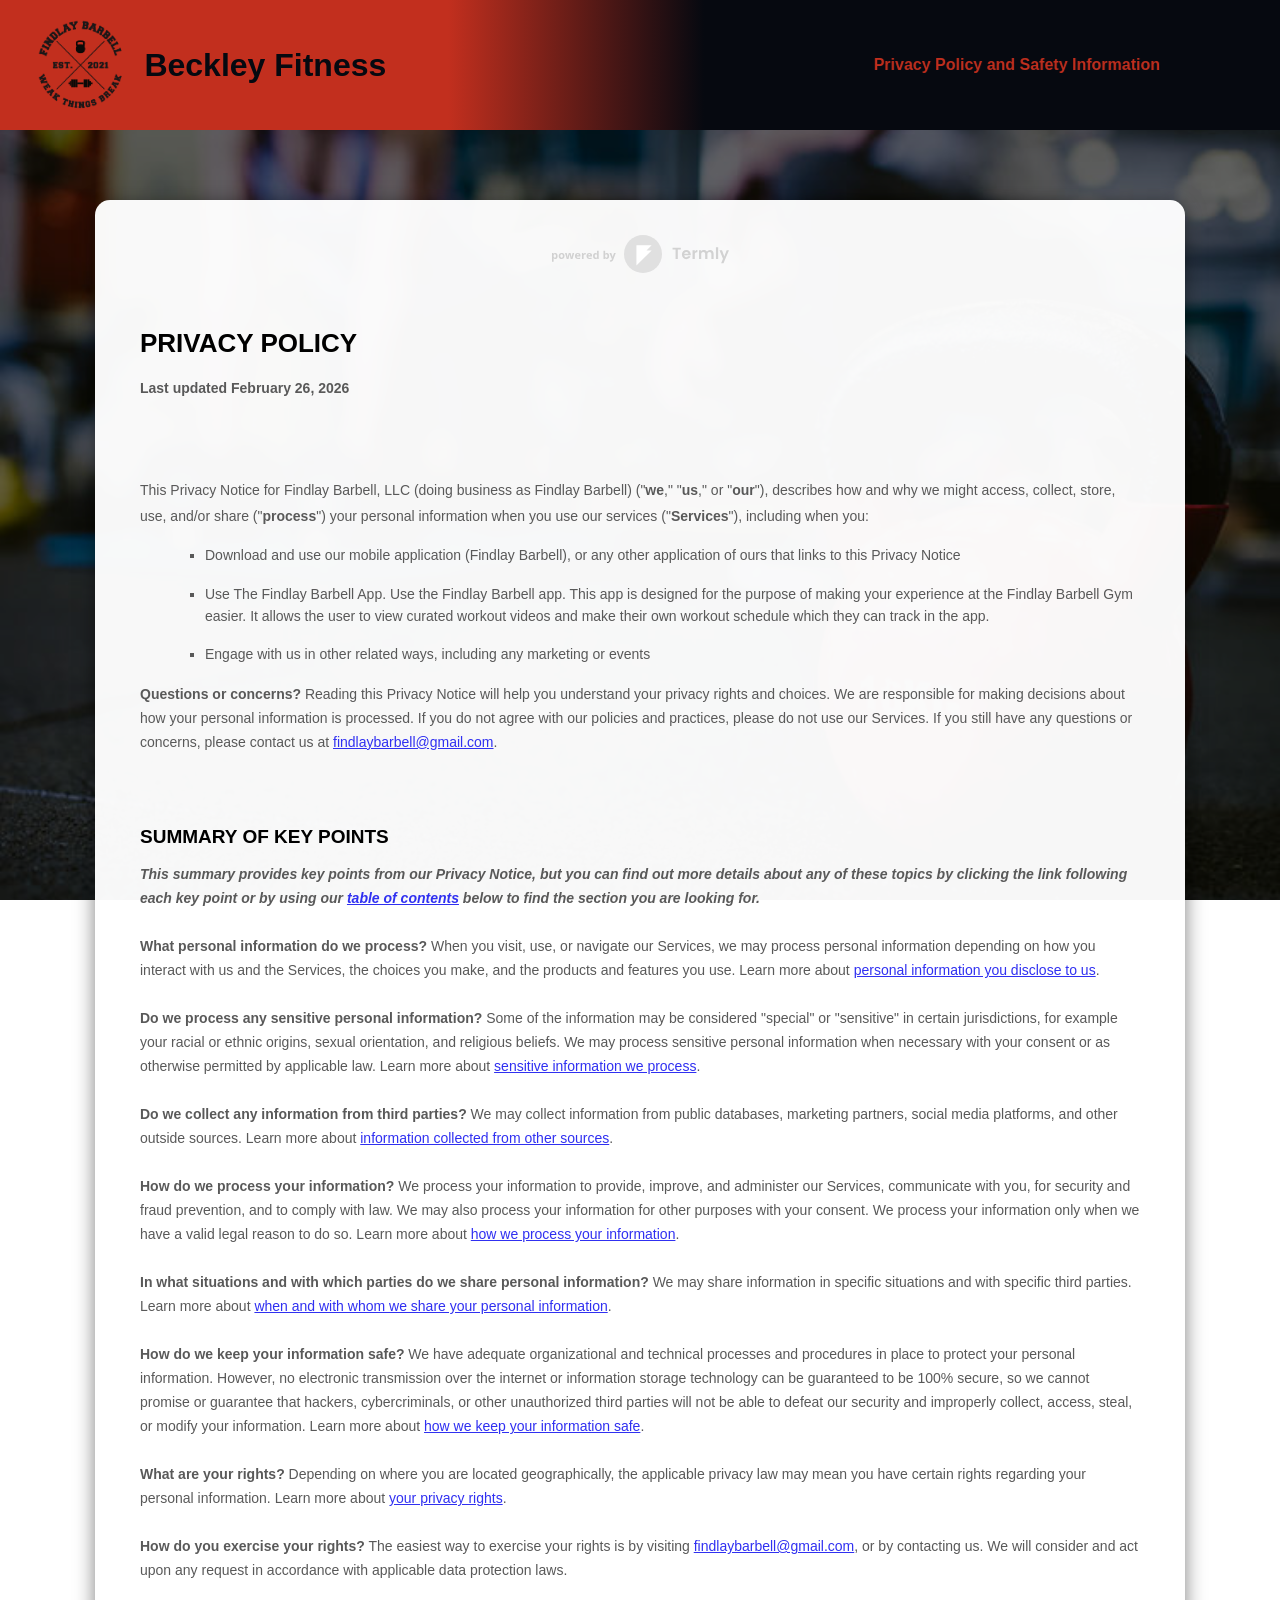
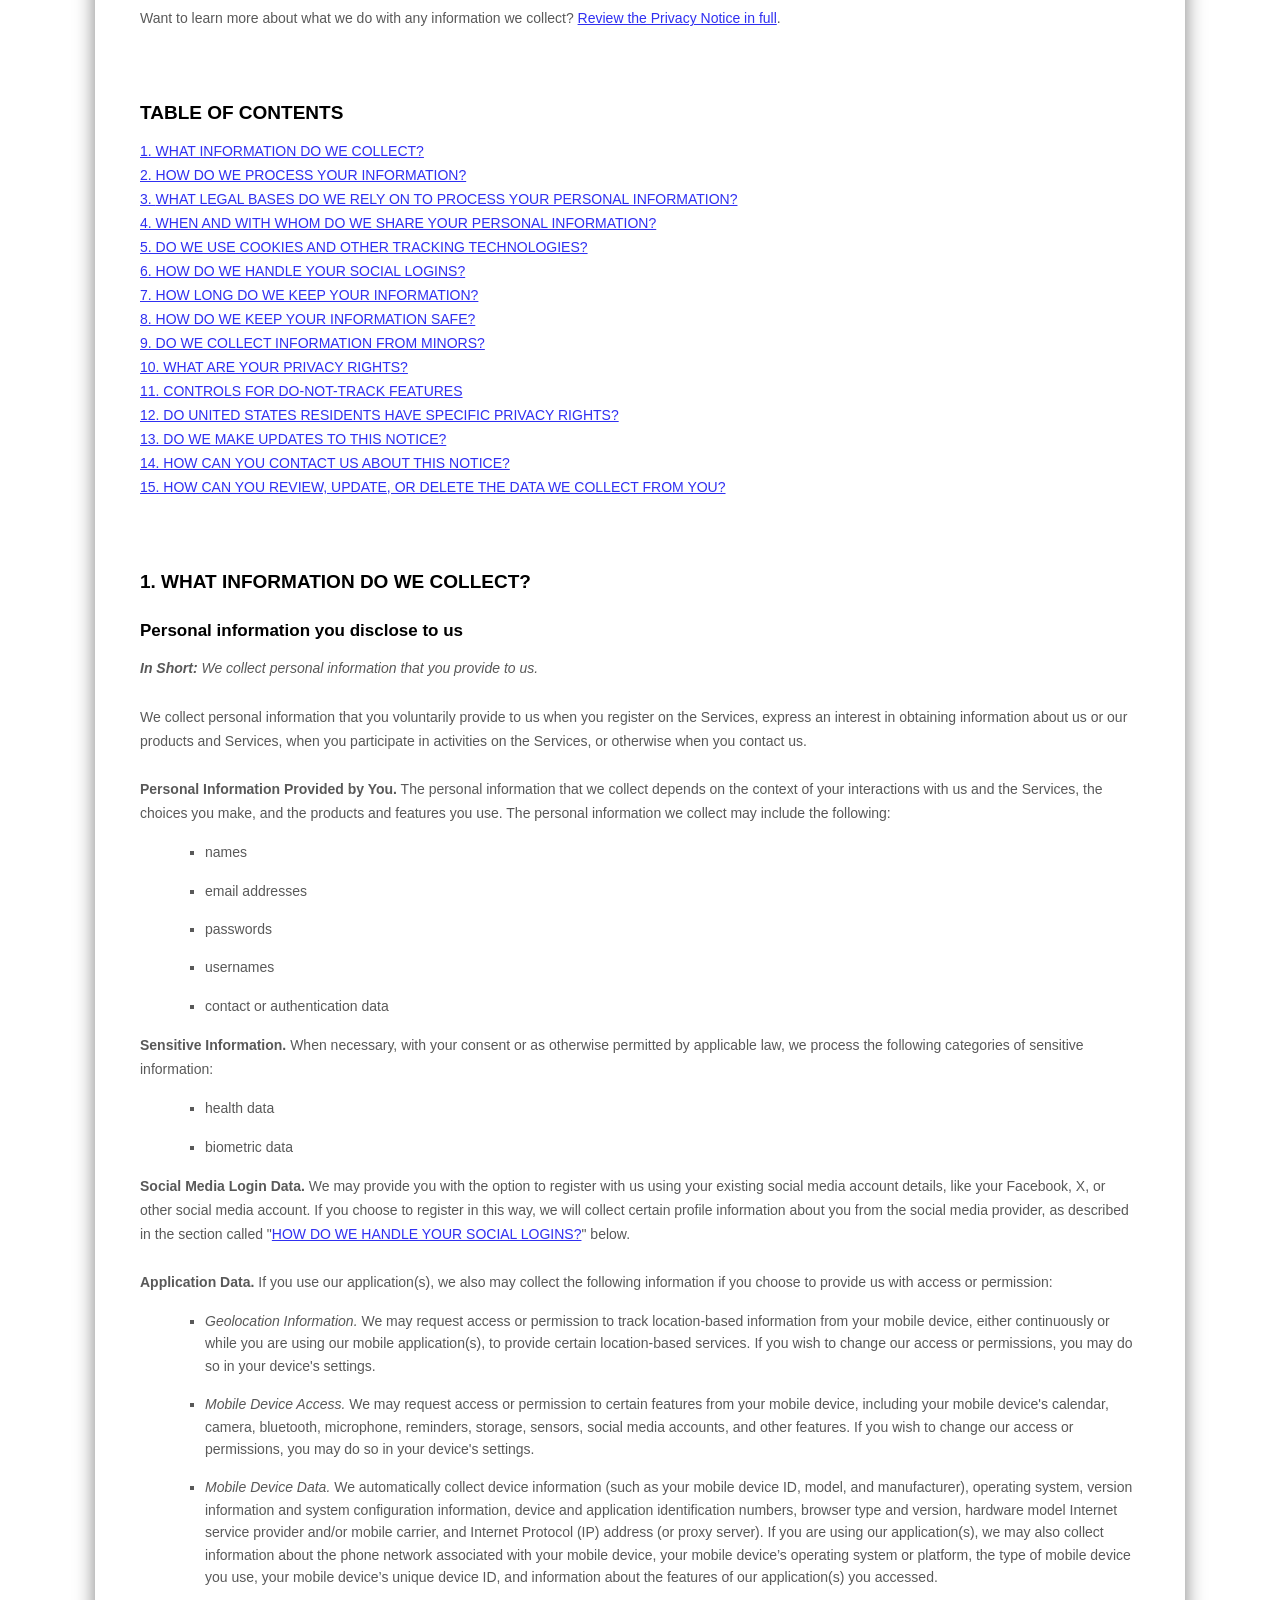
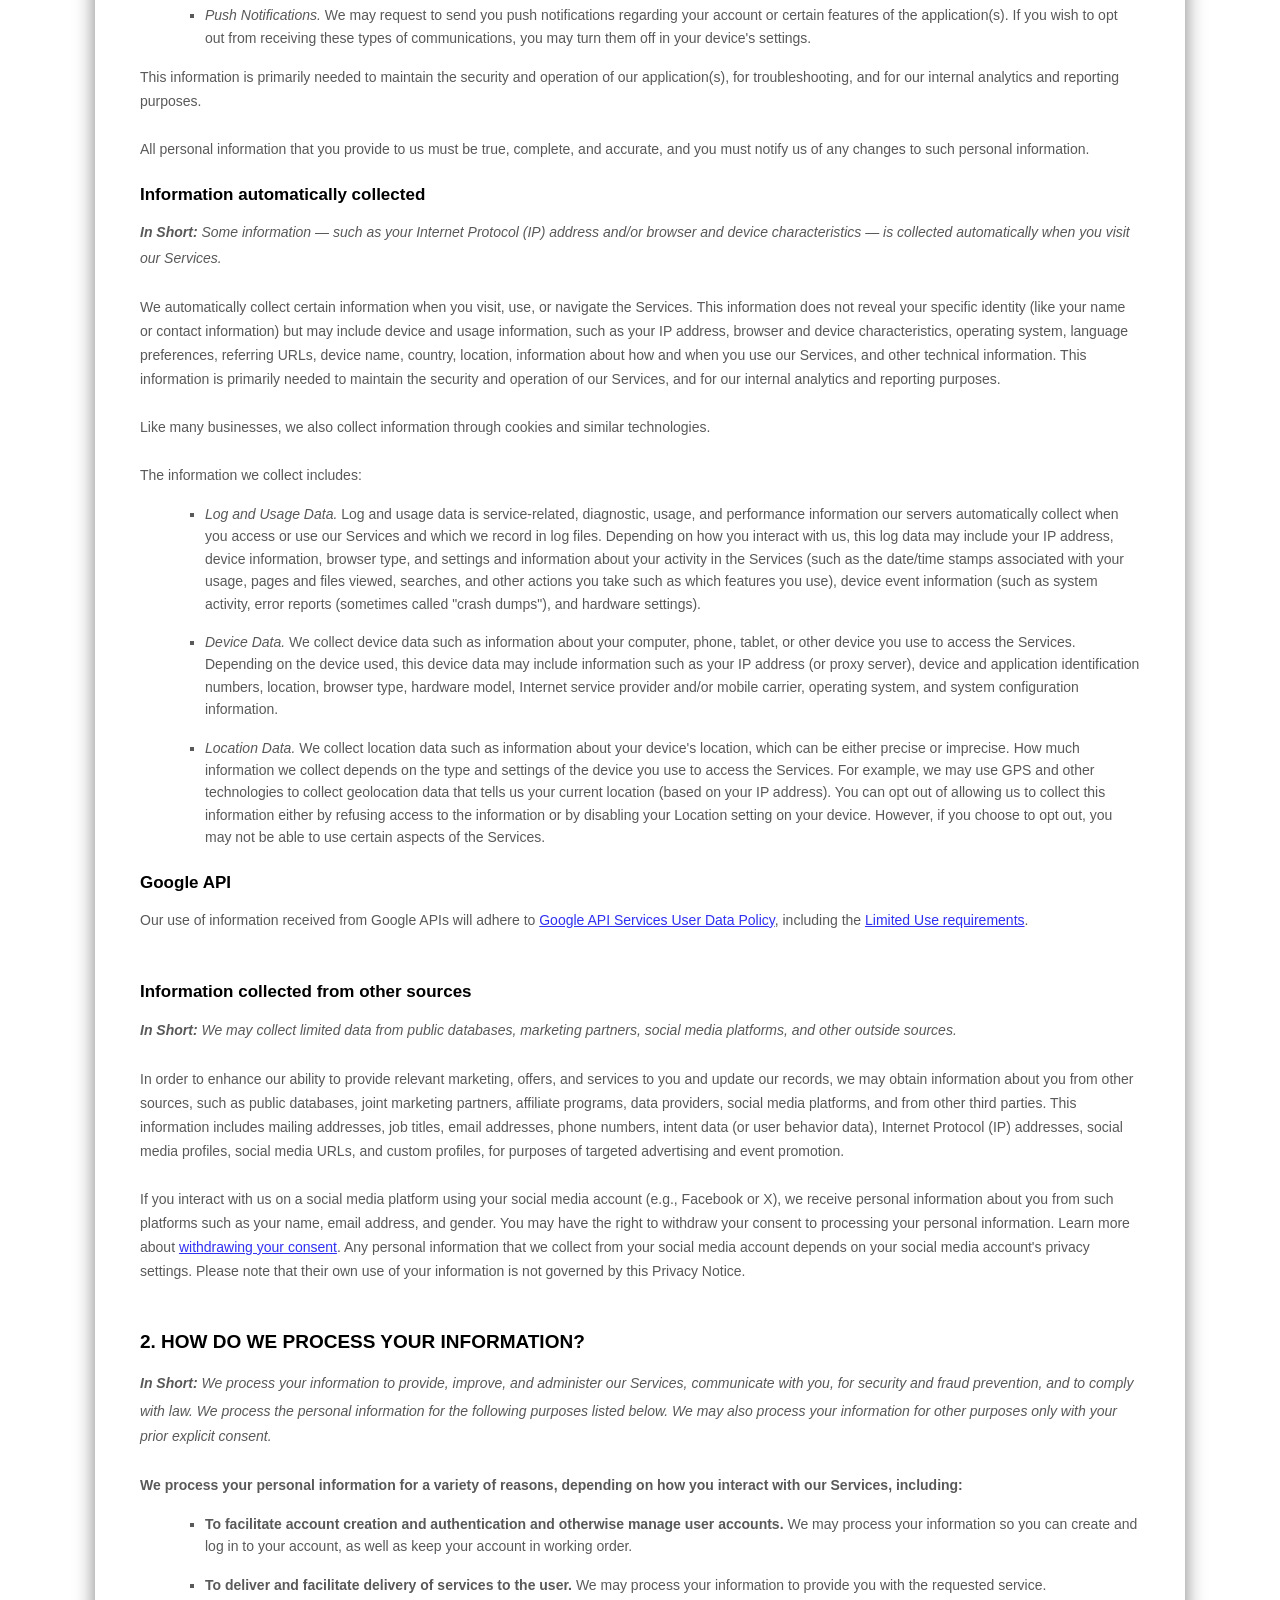
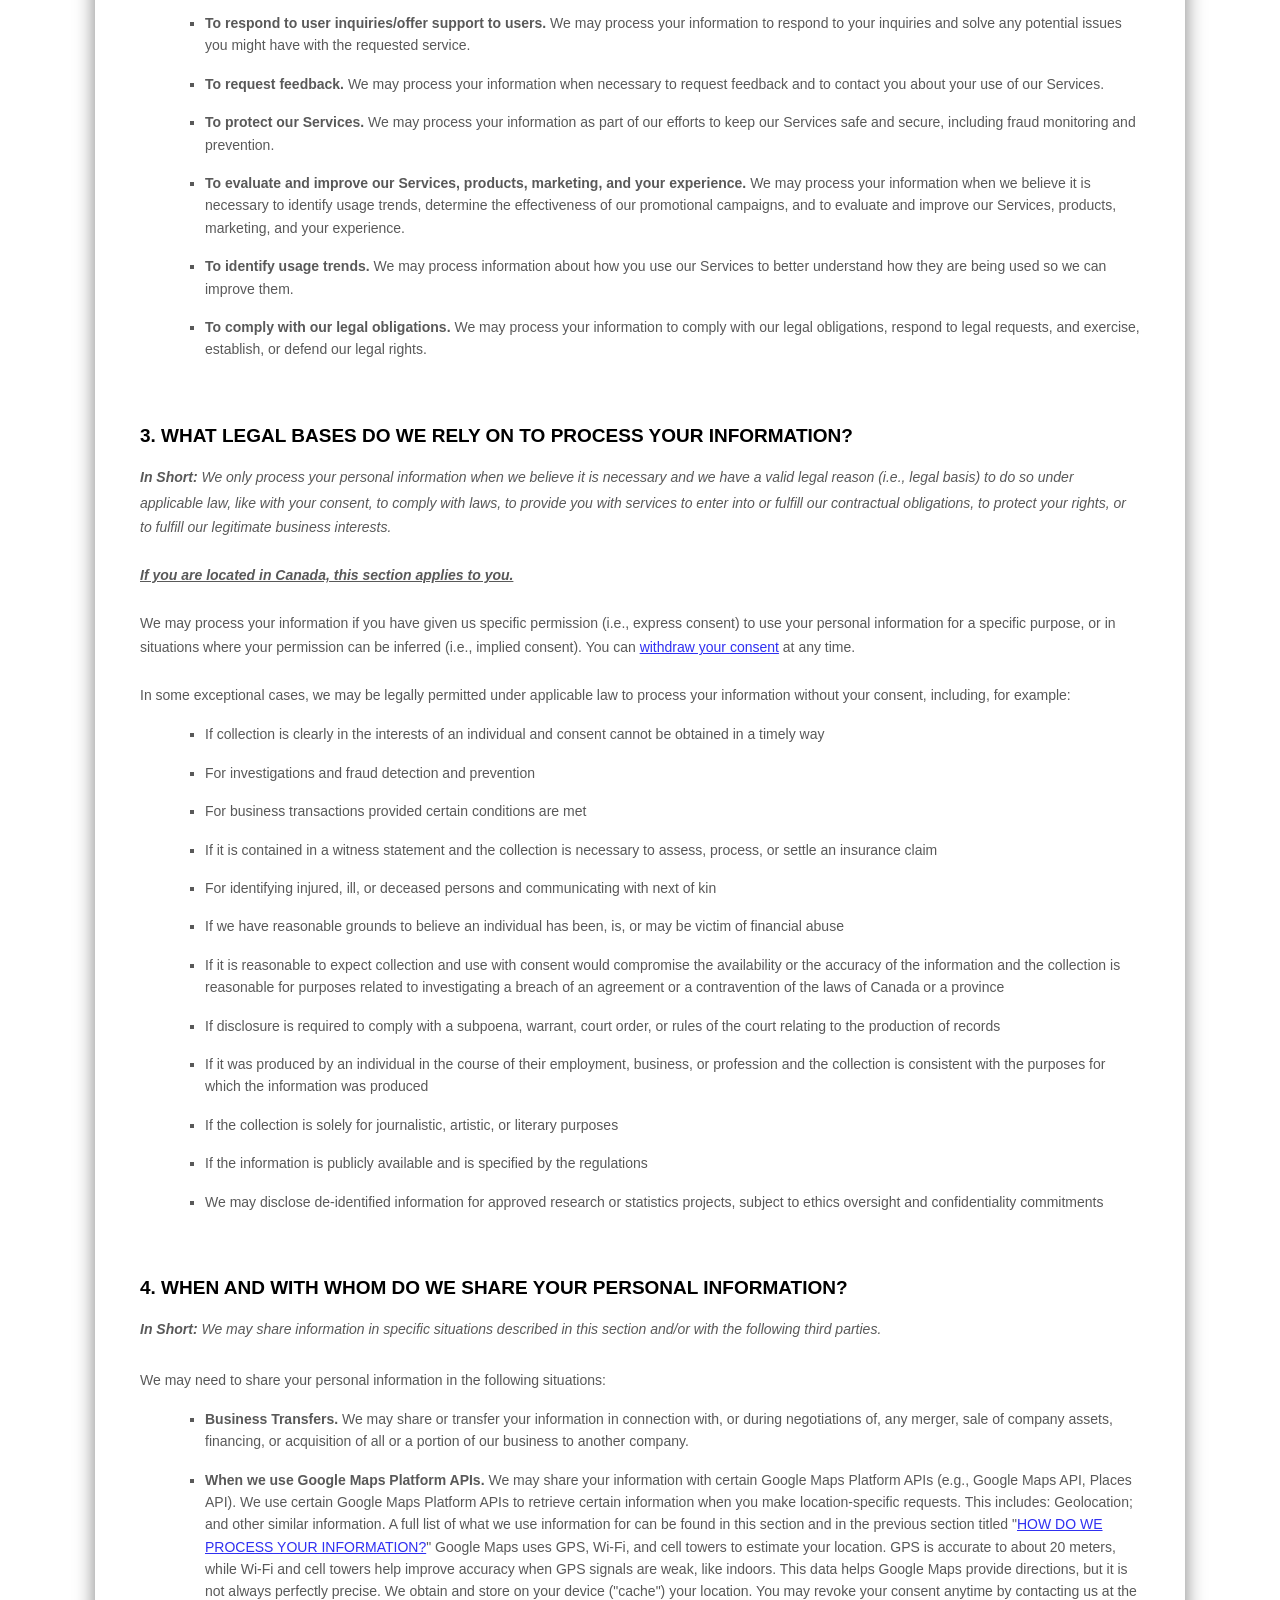
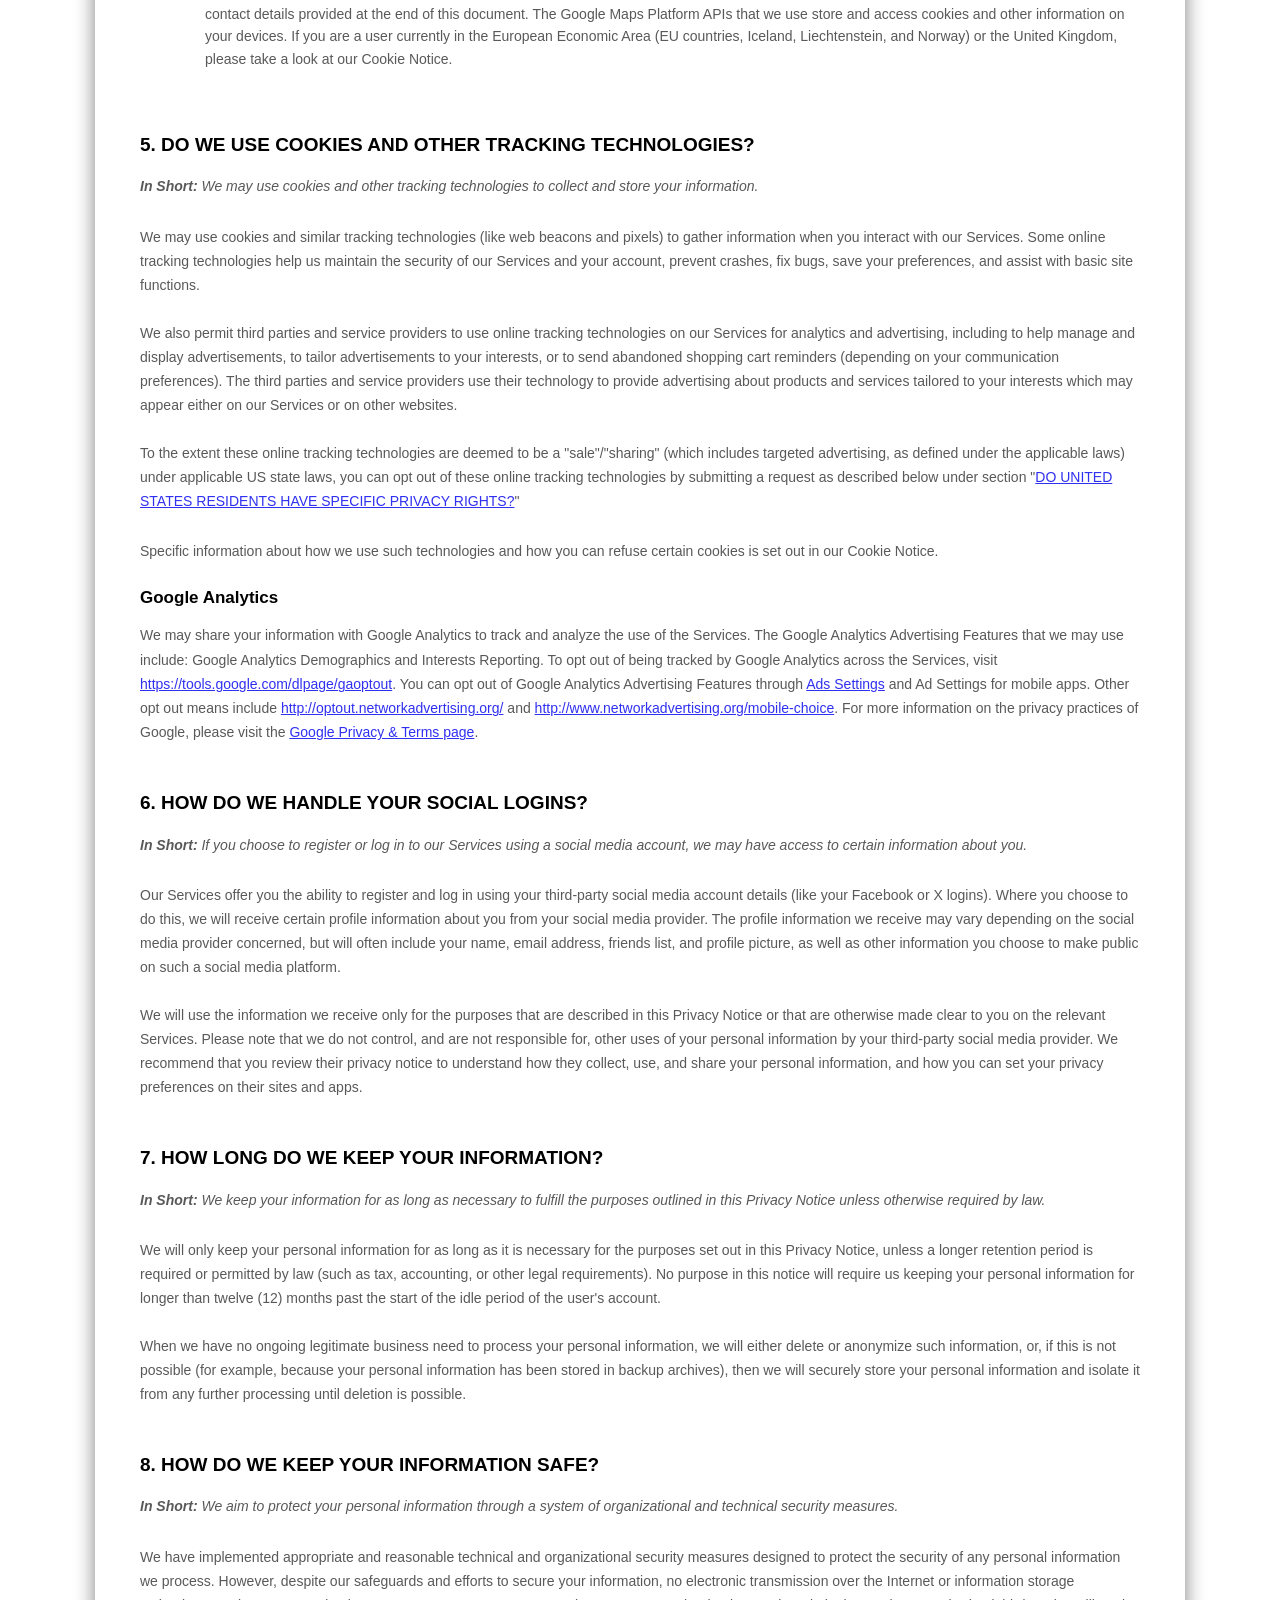
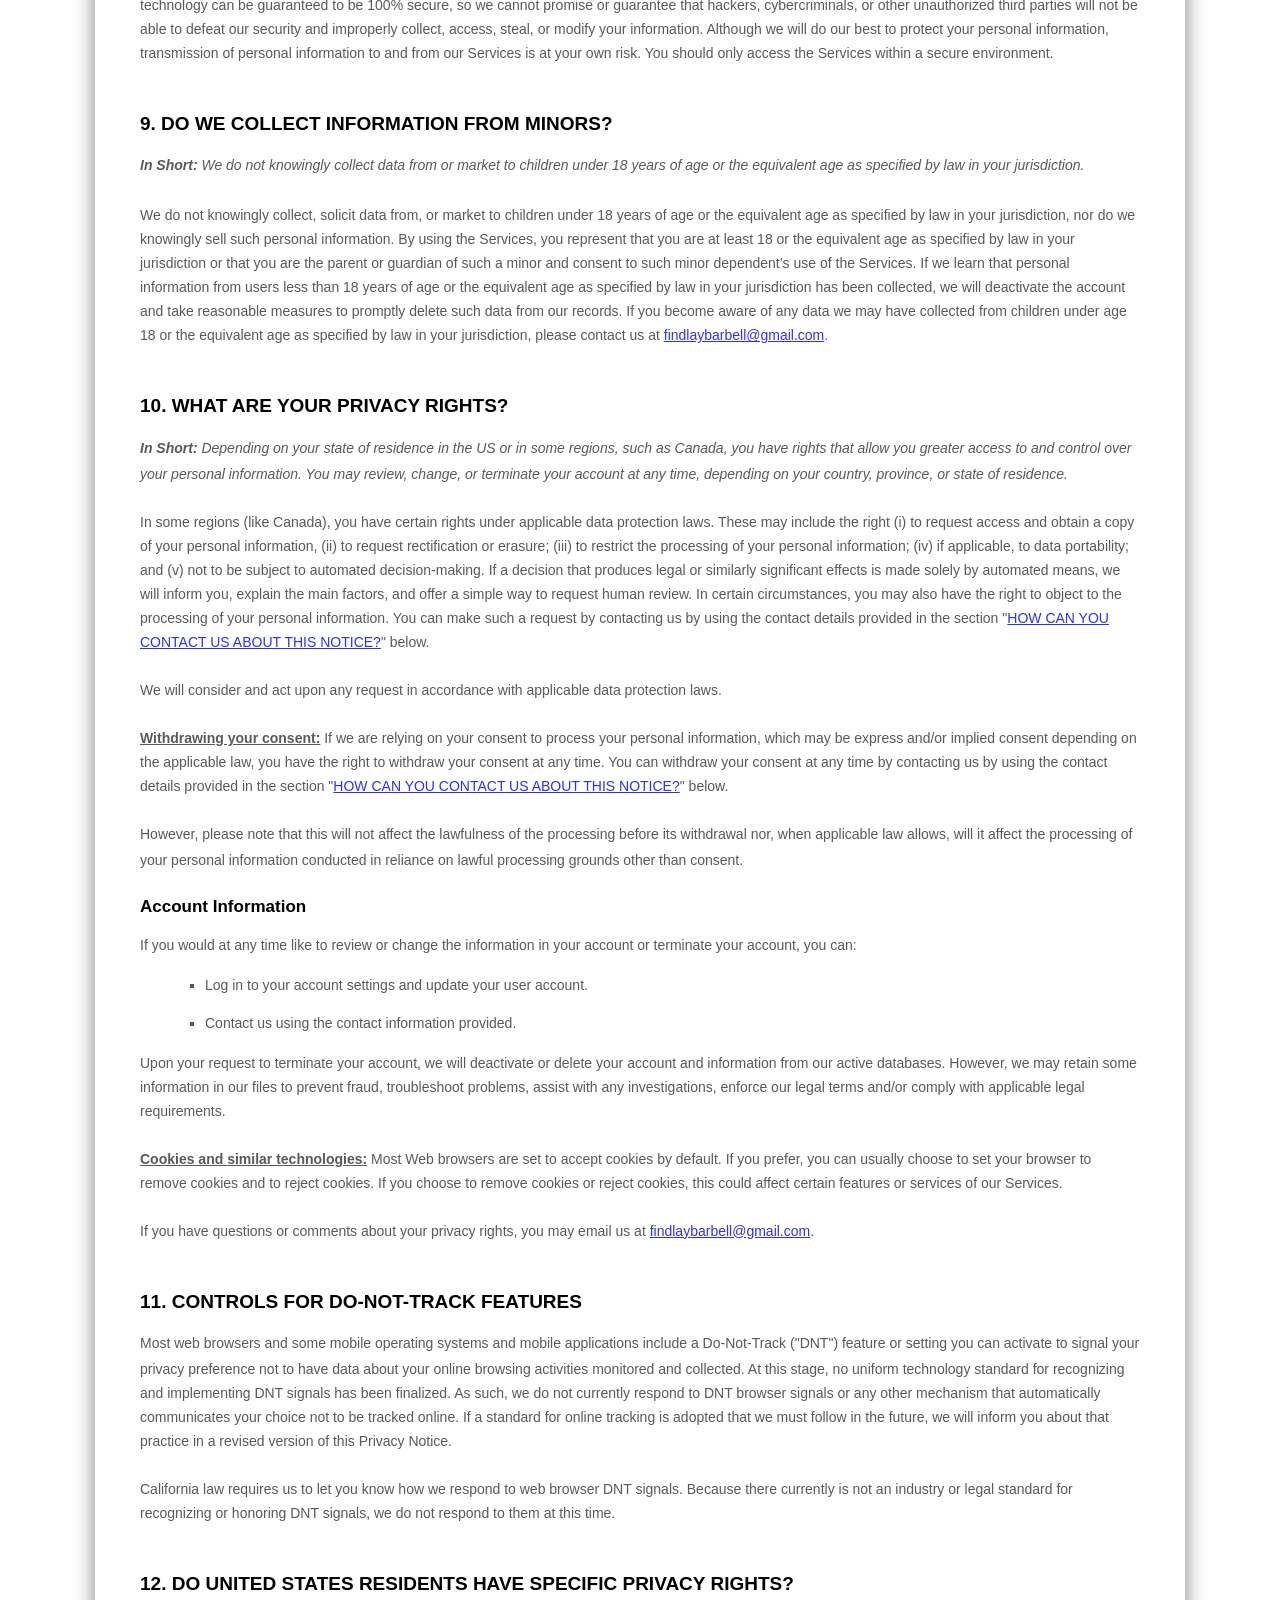
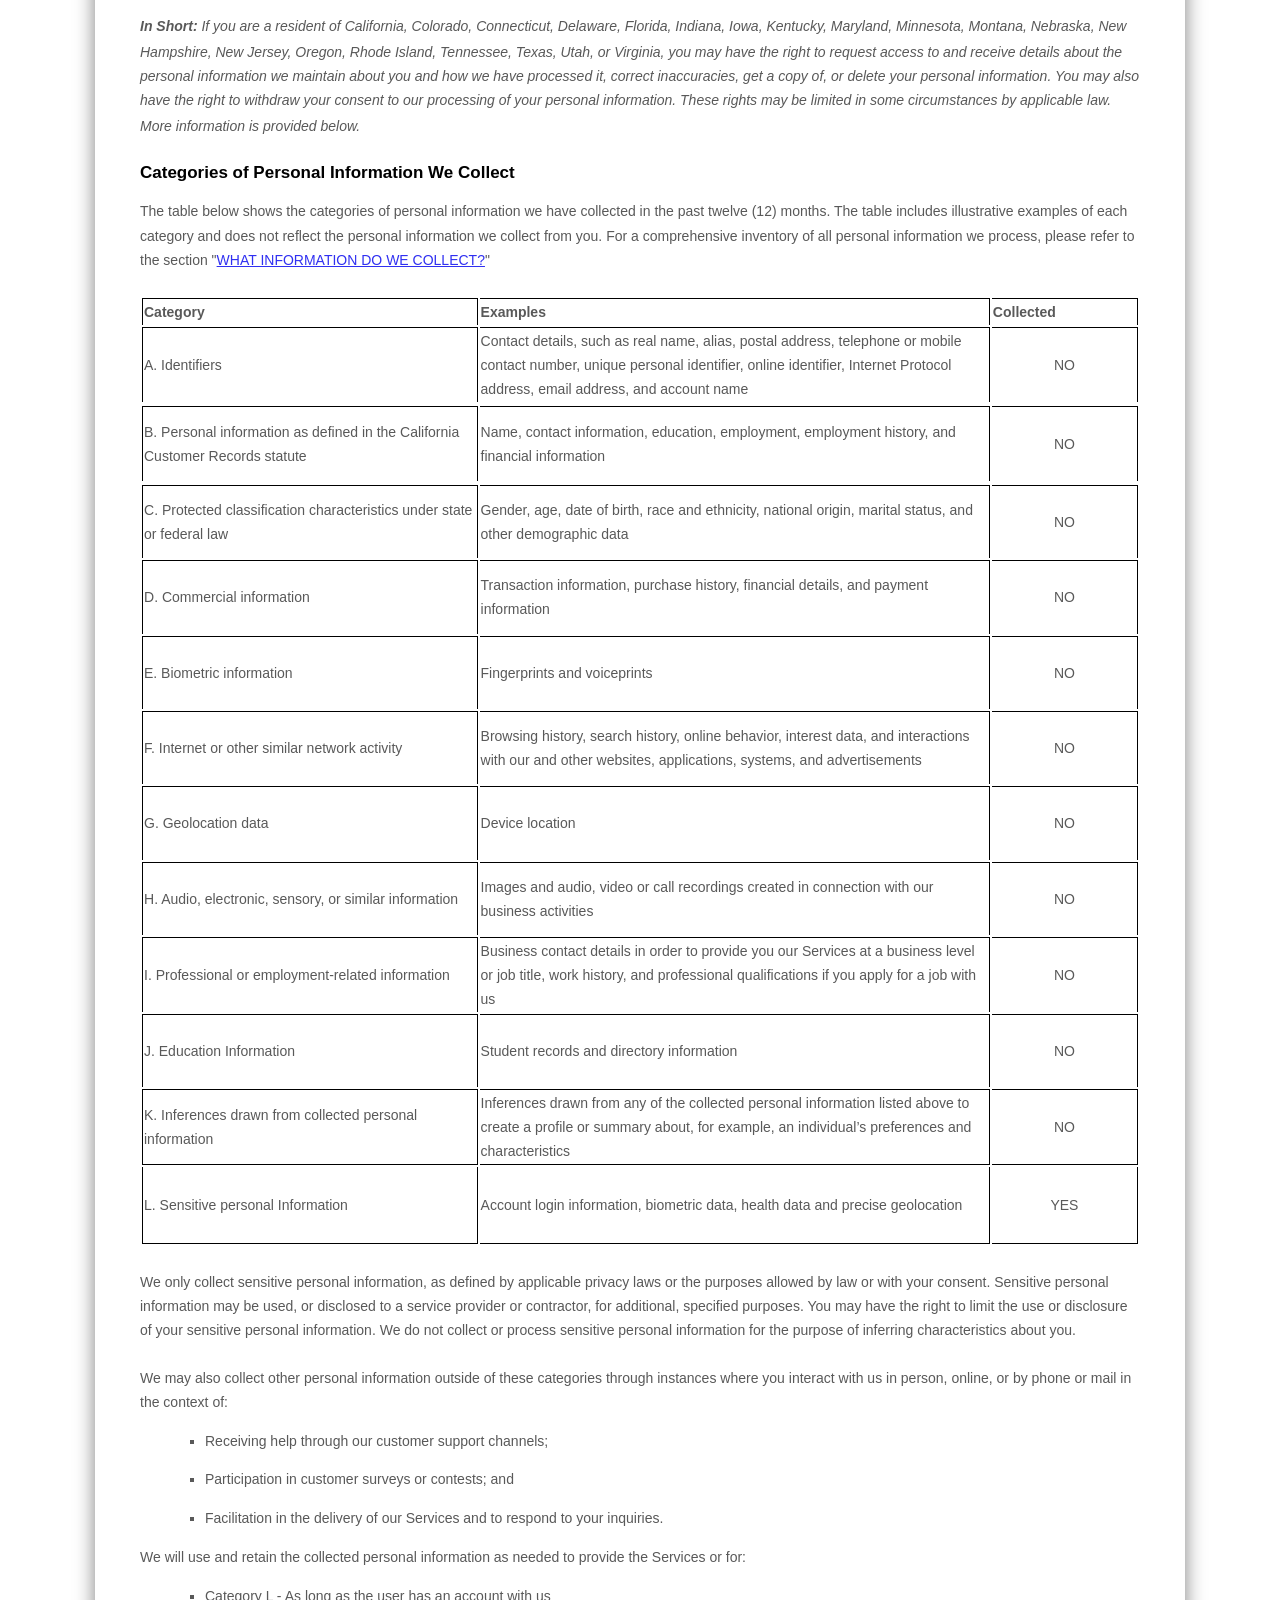
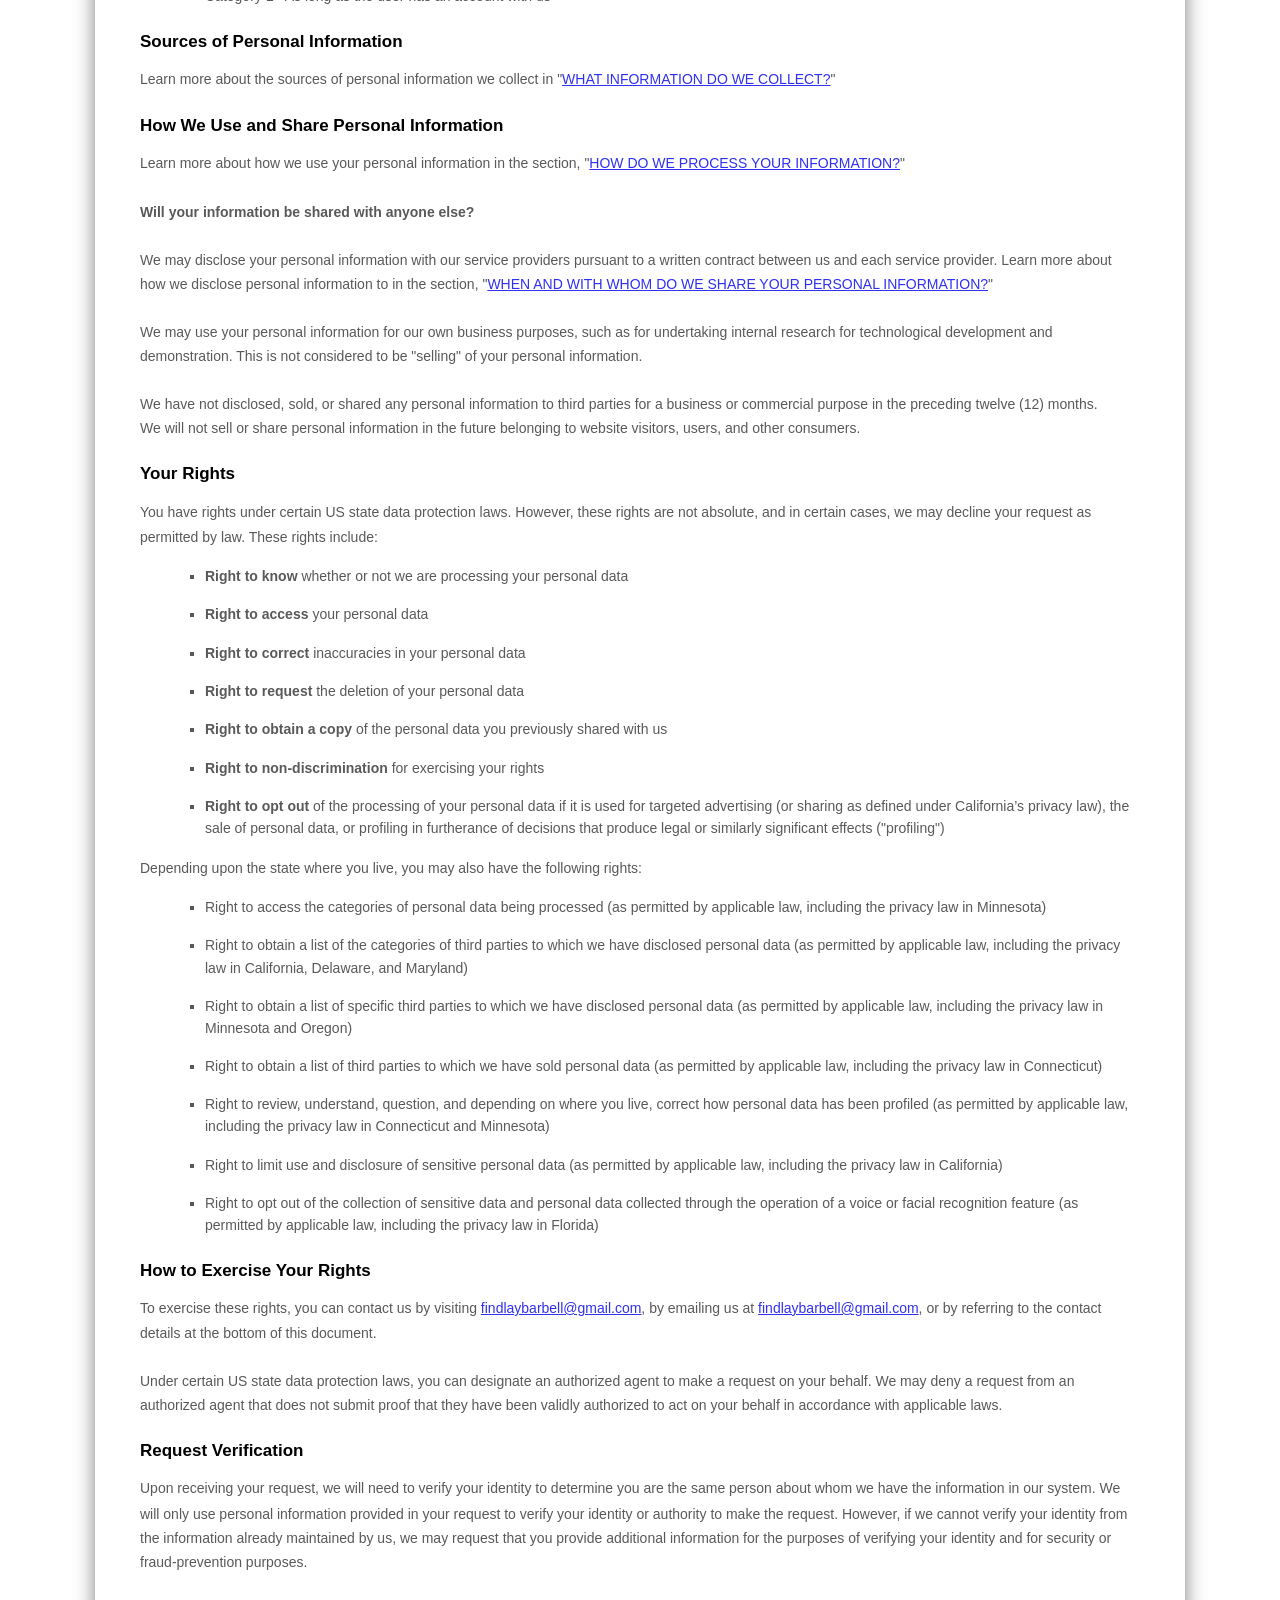
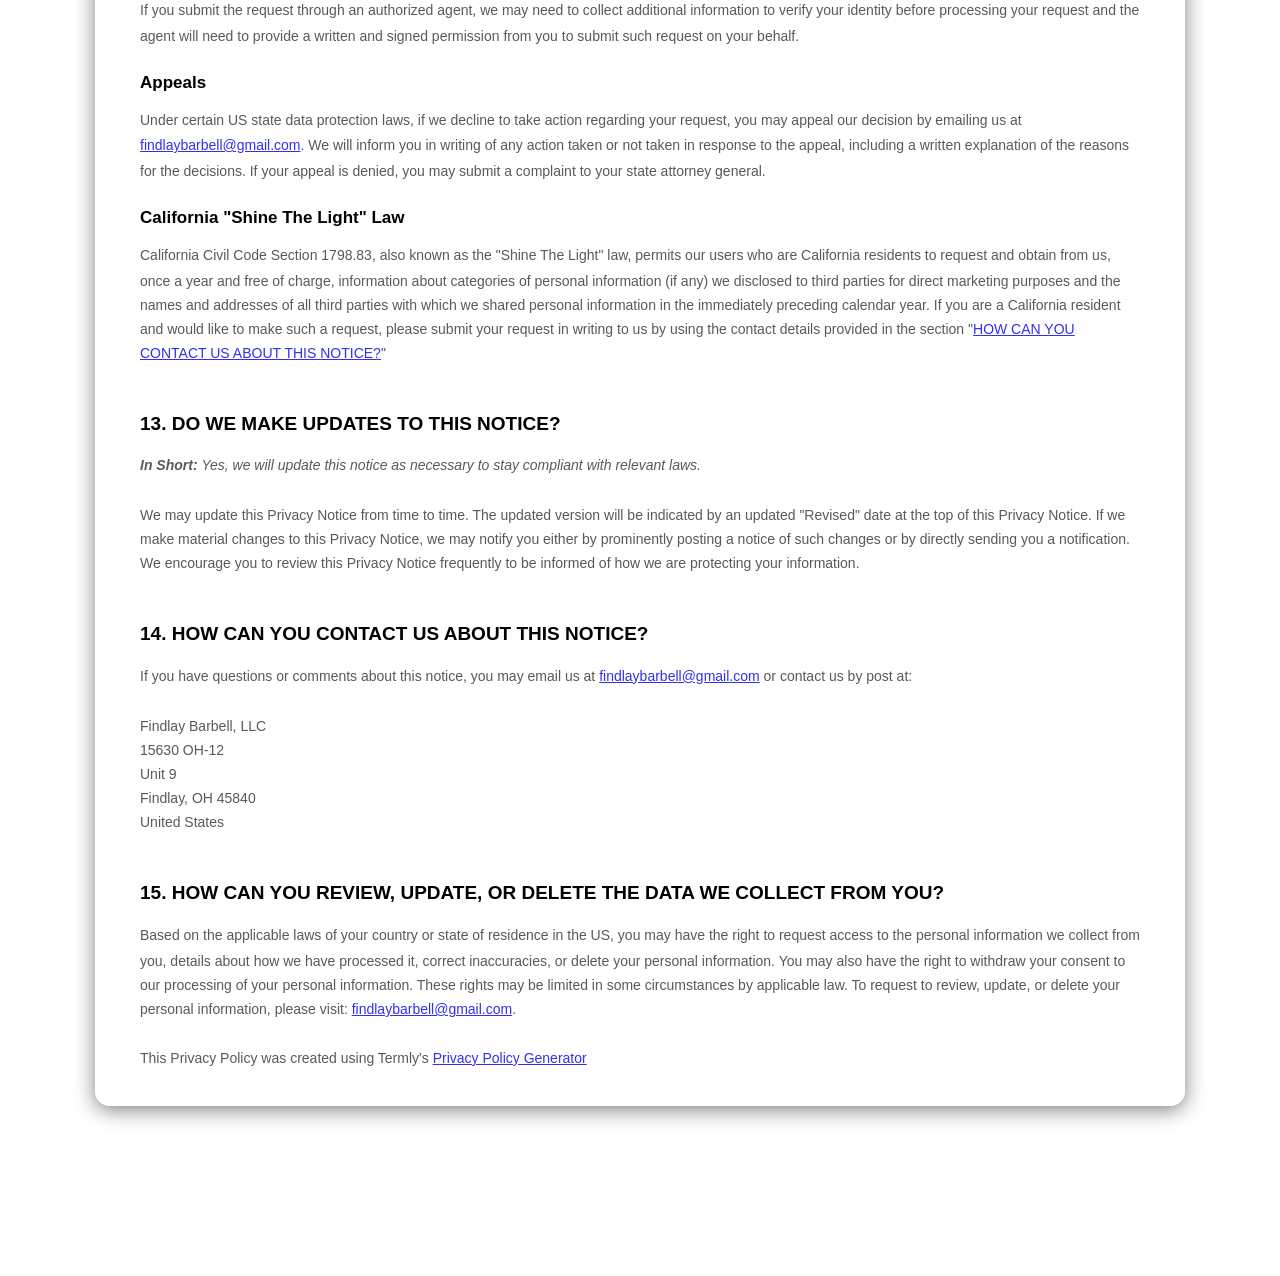
==== commit ebbdb6d5: "Update index.html" ====
--- a/index.html
+++ b/index.html
@@ -4,8 +4,101 @@
     <meta charset="UTF-8">
     <meta name="viewport" content="width=device-width, initial-scale=1.0">
     <title>Privacy Policy - Beckley Fitness</title>
-    <link rel="stylesheet" href="../StyleSheets/Styles.css">
+    <link rel="stylesheet" href="..Styles.css">
     <style>
+        body {
+              font-family: 'Roboto', system-ui, sans-serif; 
+              position: relative; 
+              min-height: 100vh;
+              color: #fff;
+              display: flex;
+              flex-direction: column;
+              margin: 0;
+              padding: 0;
+            }
+        body::before {
+              content: "";
+              position: fixed;
+              top: 0;
+              left: 0;
+              width: 100%;
+              height: 100%;
+              background: url('../Images/gym3.png') no-repeat center center fixed;
+              background-size: cover;
+              z-index: -2;
+            }
+            body::after {
+              content: "";
+              position: fixed;
+              top: 0;
+              left: 0;
+              width: 100%;
+              height: 100%;
+              background: rgba(0,0,0,0.6); 
+              z-index: -1; 
+            }
+            
+            .topbar {
+              display: flex;
+              justify-content: space-between;
+              align-items: center;
+              padding: 15px 30px;
+              background: linear-gradient(to right, #c22f1e 35%, #060910 55%);
+            }
+            .topbar-logo {
+              height: 100px;
+              width: auto;
+              margin-right: 15px;
+            }
+            .topbar .title {
+              font-family: 'Oswald', sans-serif; 
+              font-size: 2rem;
+              font-weight: 900;
+              color: #060910;
+            }
+            .topbar .announcements {
+              flex: 1;
+              margin-left: 40px;
+              font-weight: 700;
+              color: #c22f1e;
+              font-family: 'Roboto', sans-serif;
+            }
+            
+            .navbar {
+              display: flex;
+              justify-content: center;
+              background: #c22f1e;
+            }
+            .navbar a {
+              padding: 15px 25px;
+              color: #fff;
+              text-decoration: none;
+              font-weight: 700;
+              font-family: 'Oswald', sans-serif;
+              transition: background 0.2s, color 0.2s;
+            }
+            .navbar a:hover {
+              background: #e15e32;
+            }
+            .navbar a.active {
+              background: #e15e32;
+            }
+            
+            .content {
+              flex: 1;
+              max-width: 1400px;
+              margin: 30px auto;
+              padding: 20px;
+              padding-bottom: 120px; 
+              text-align: center;
+            }
+            .content h2 {
+              margin-bottom: 25px;
+              font-size: 2.2rem;
+              color: #e15e32;
+              font-family: 'Oswald', sans-serif; 
+            }
+
         .policy-box {
             max-width: 1000px;
             margin: 20px auto;
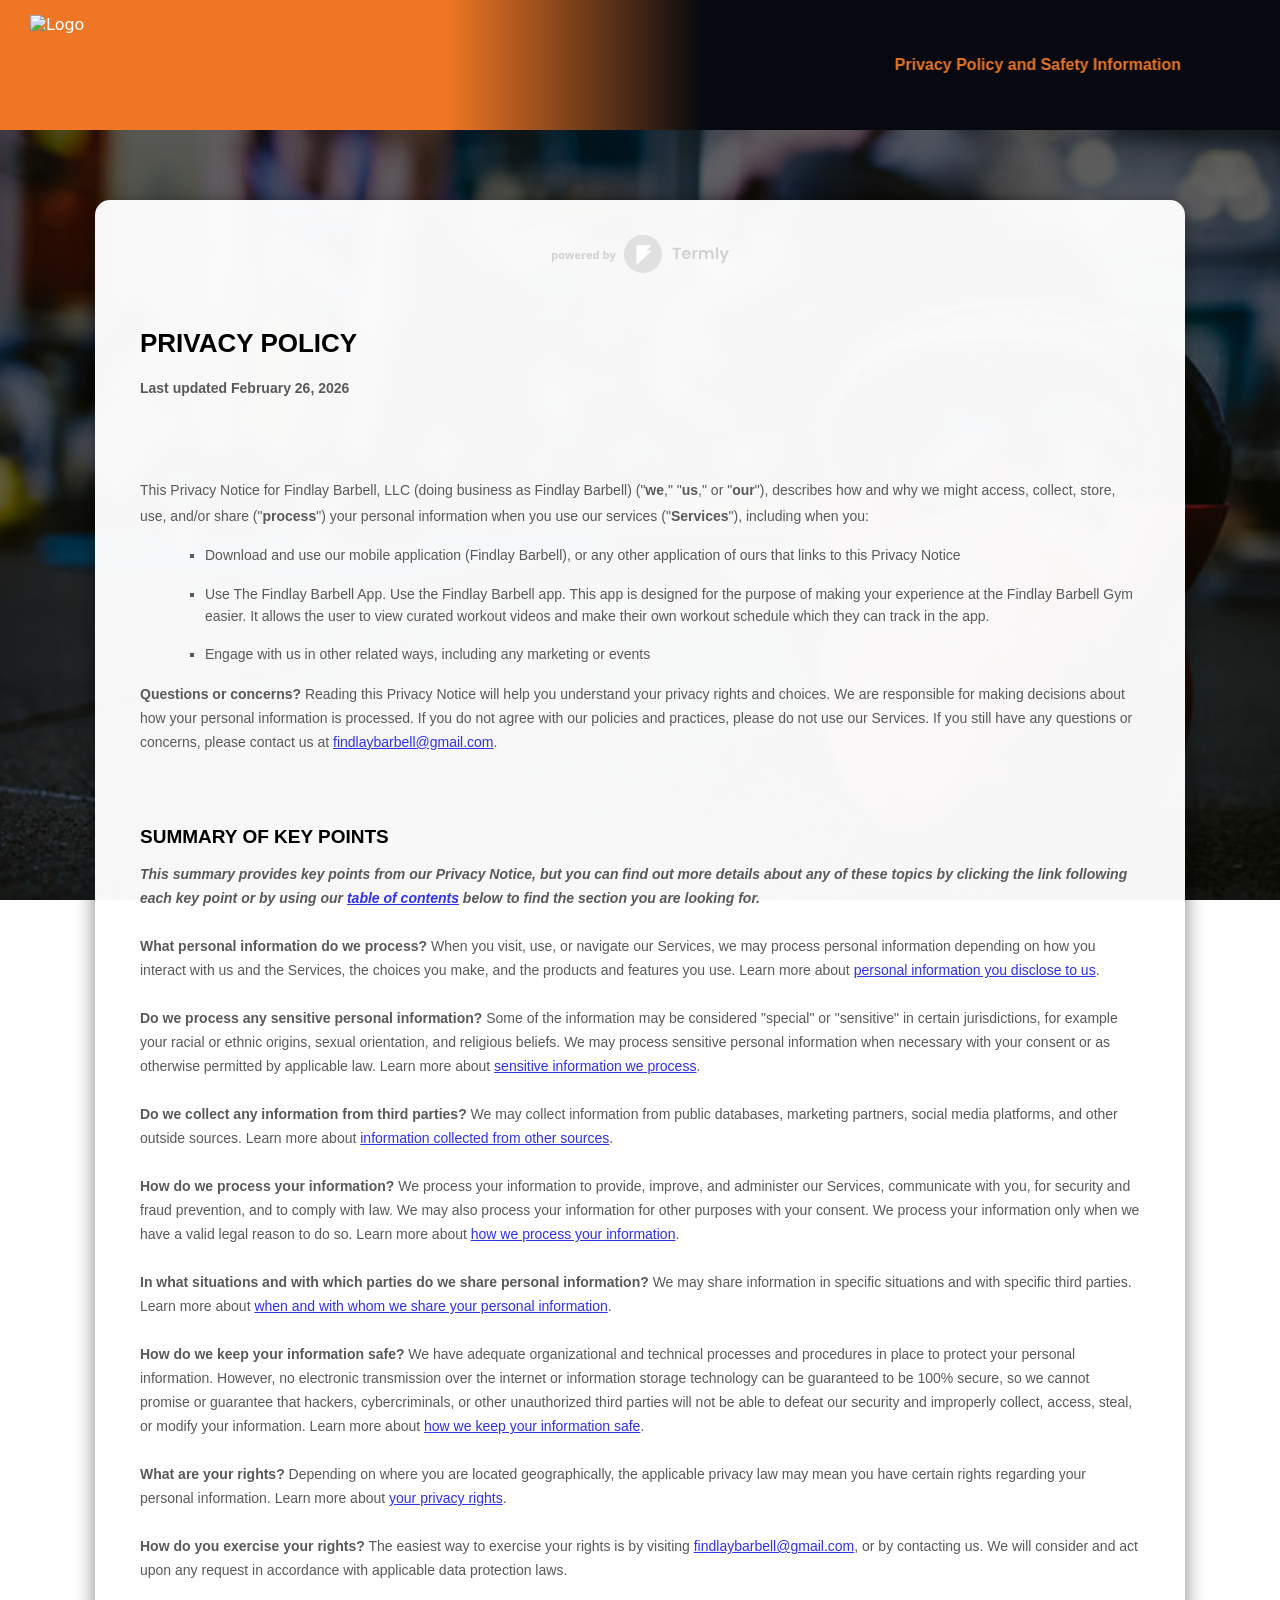
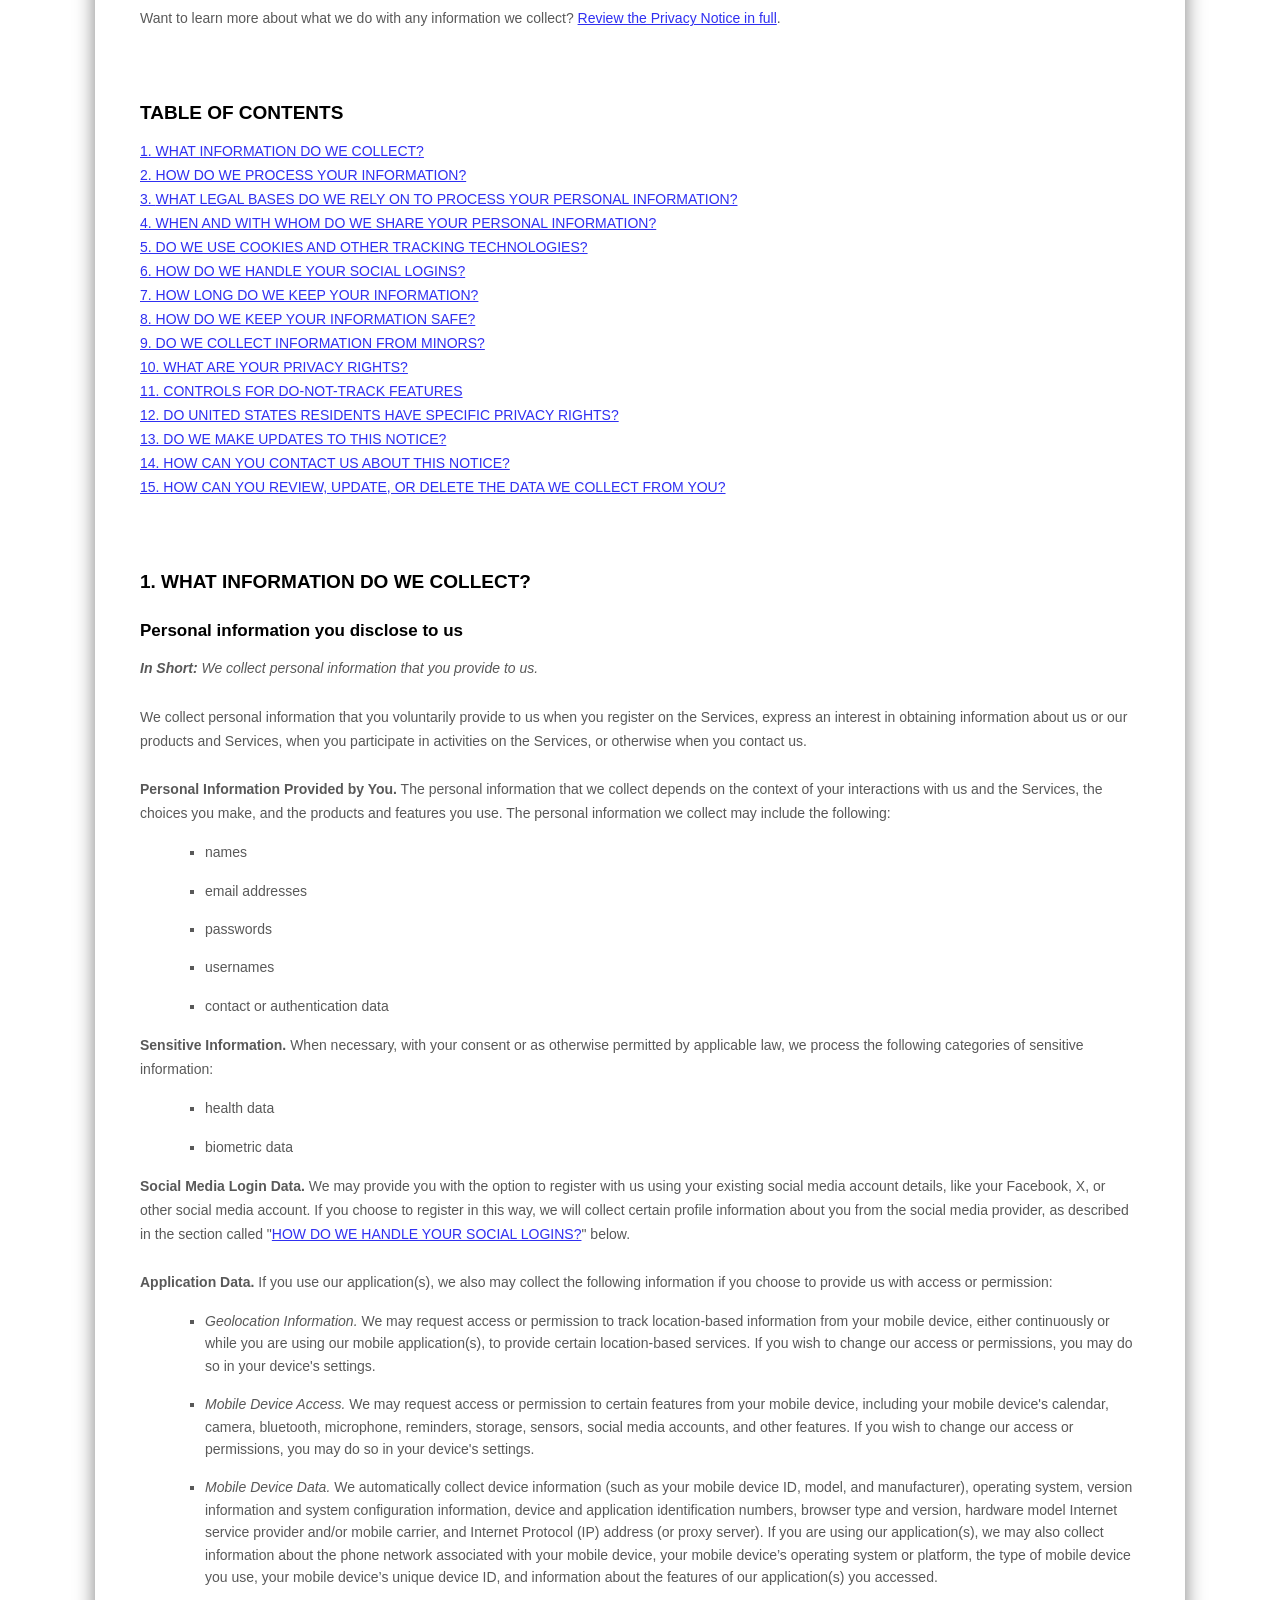
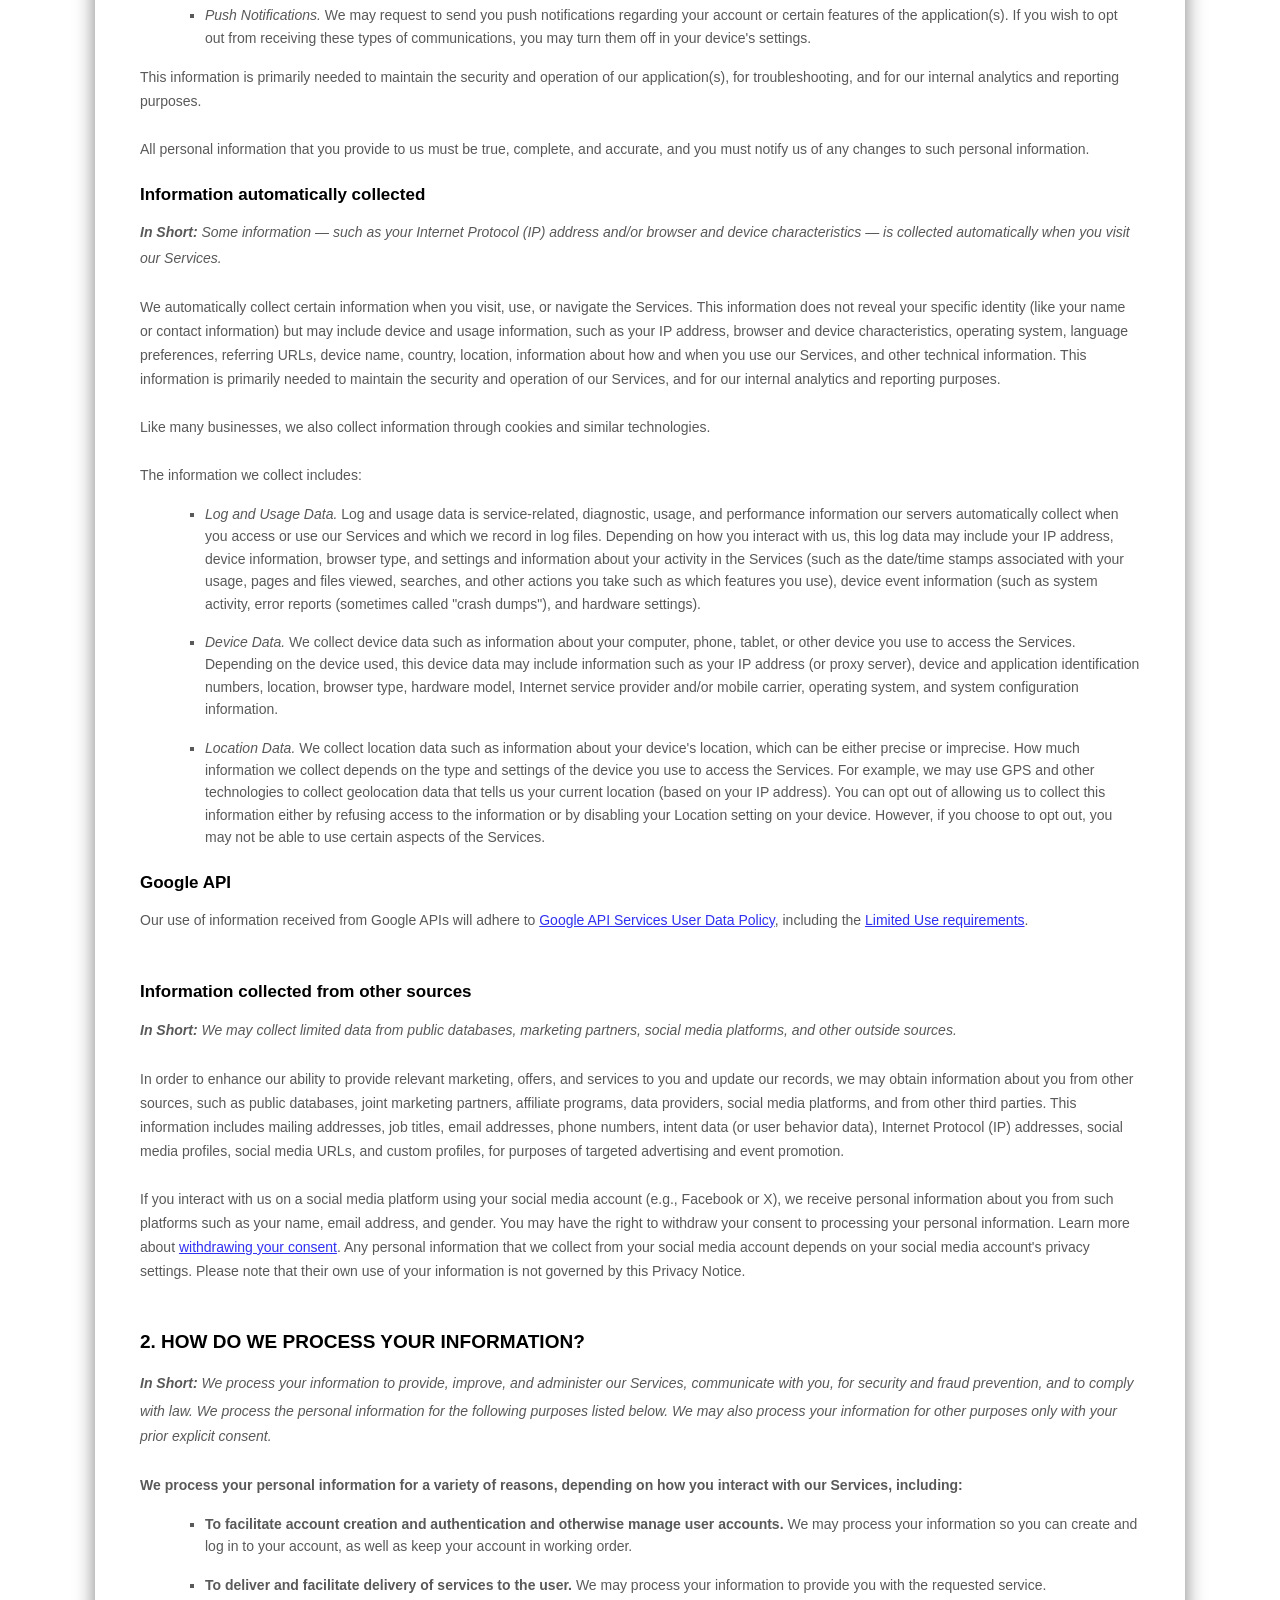
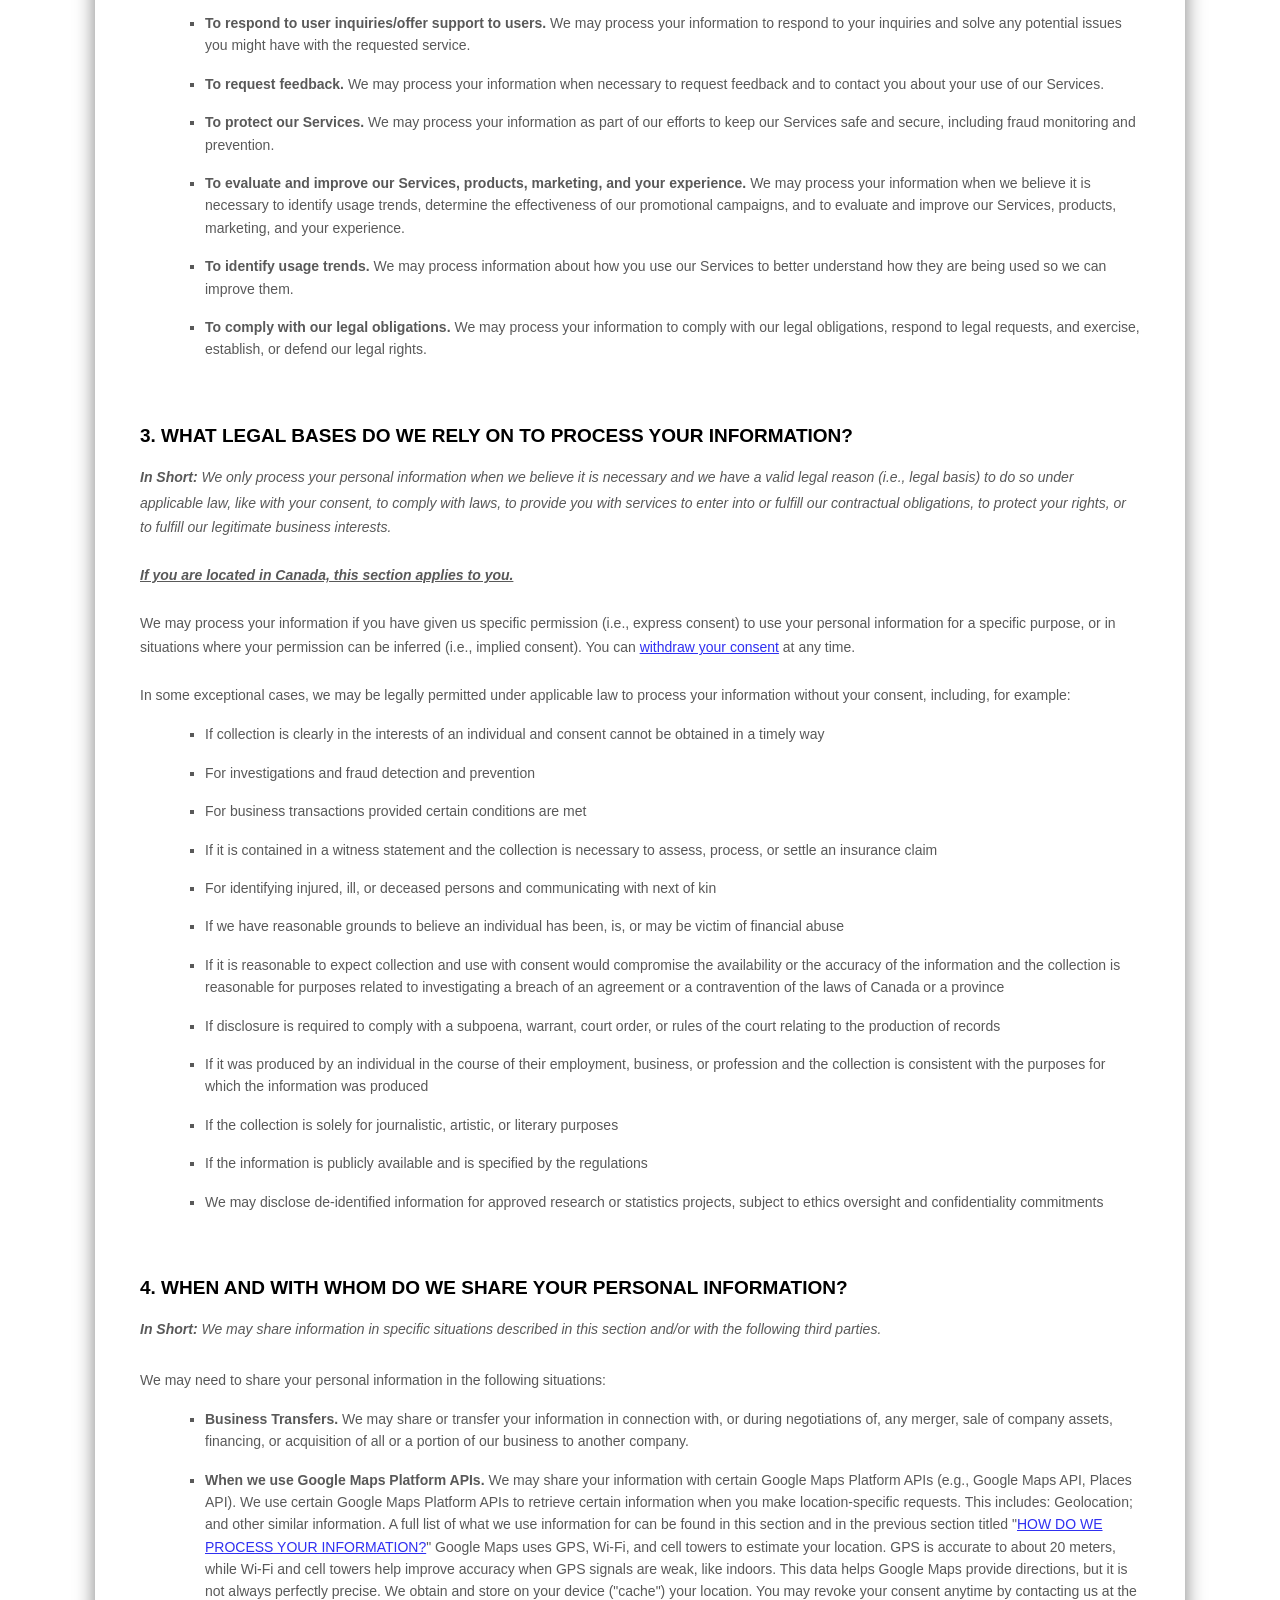
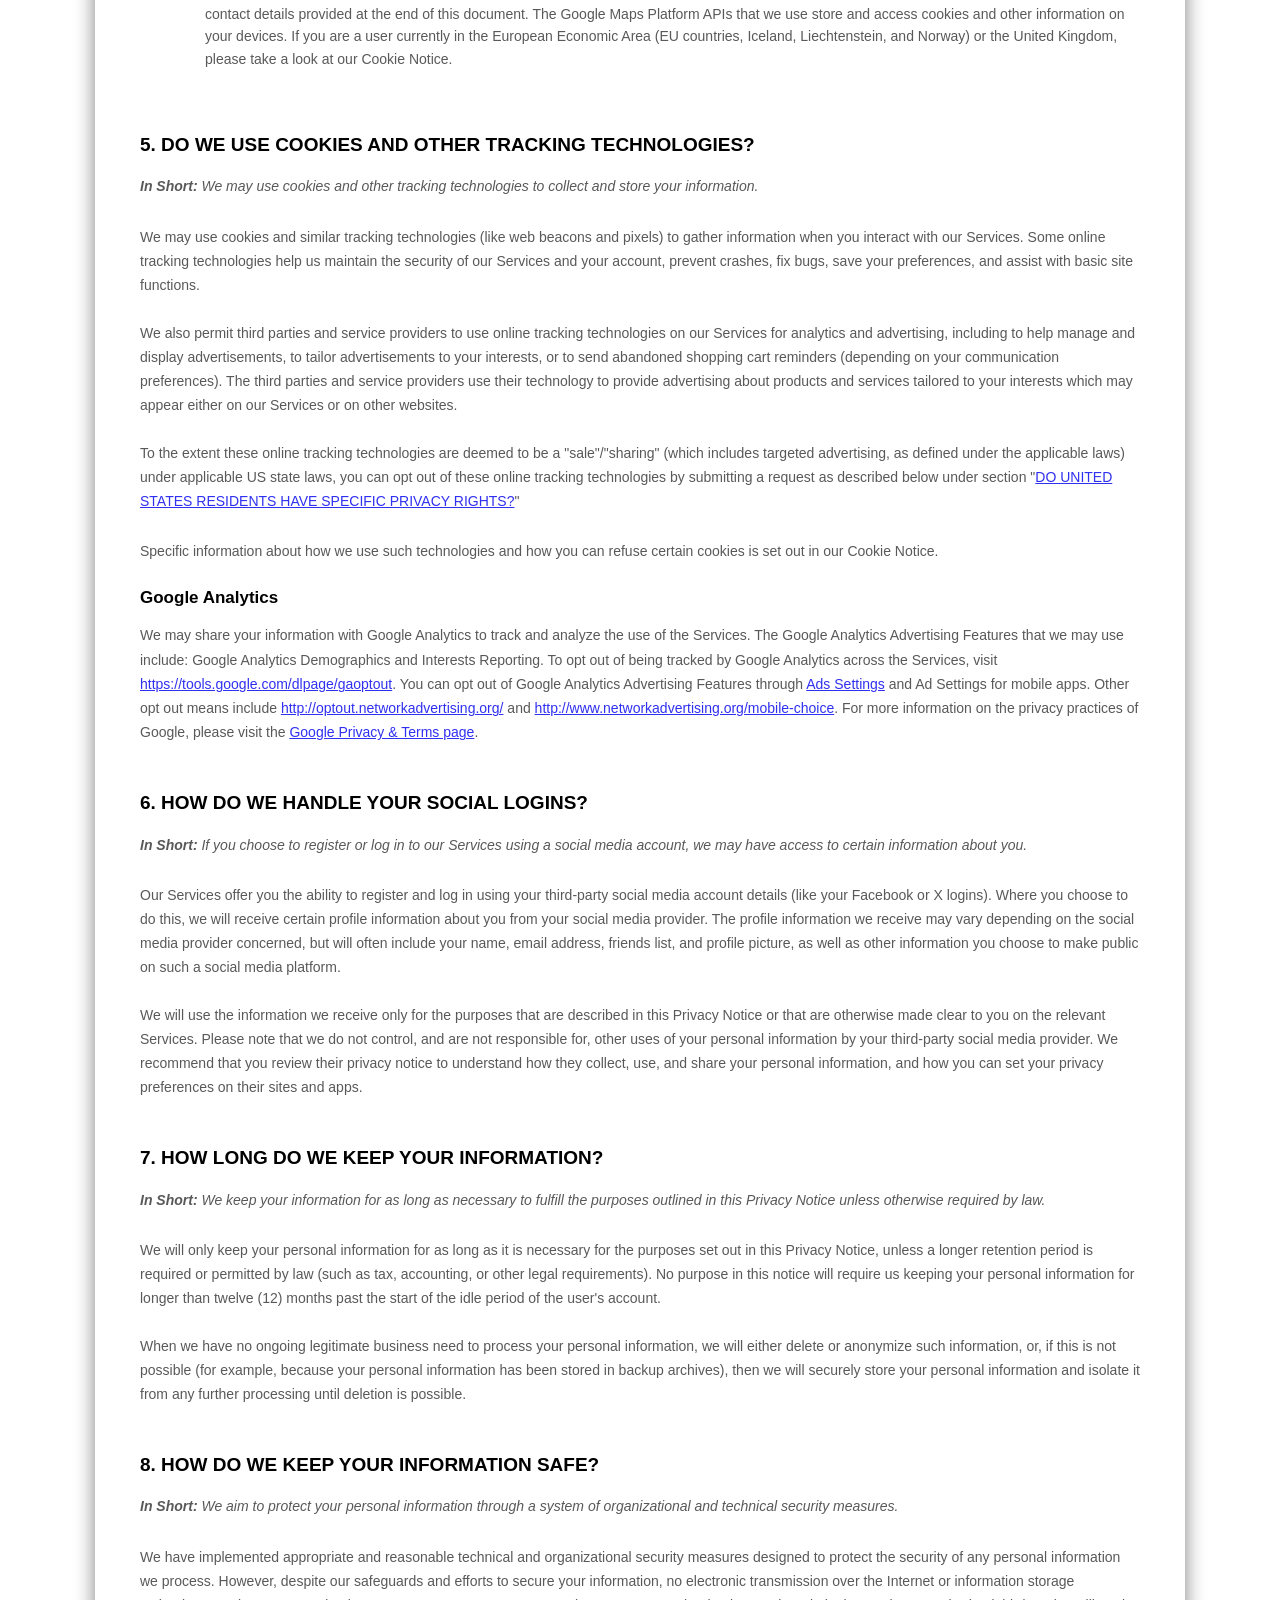
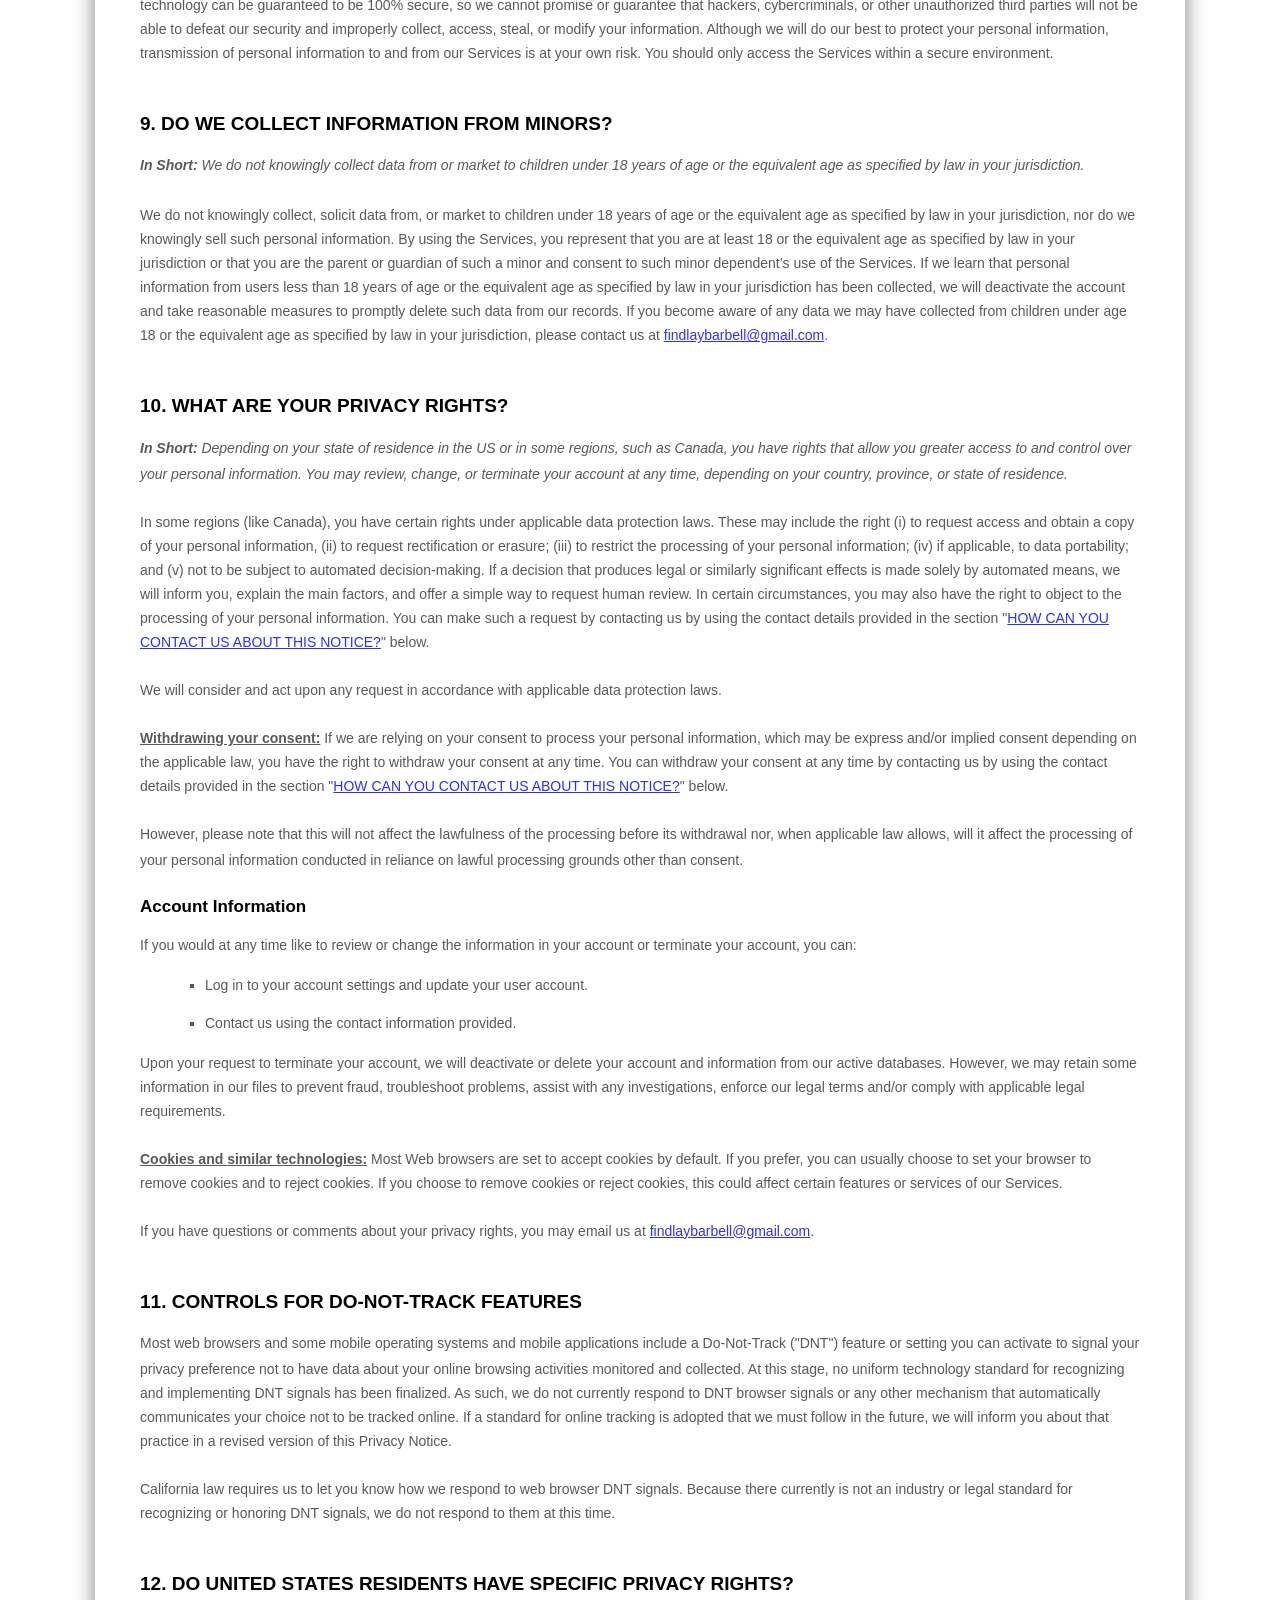
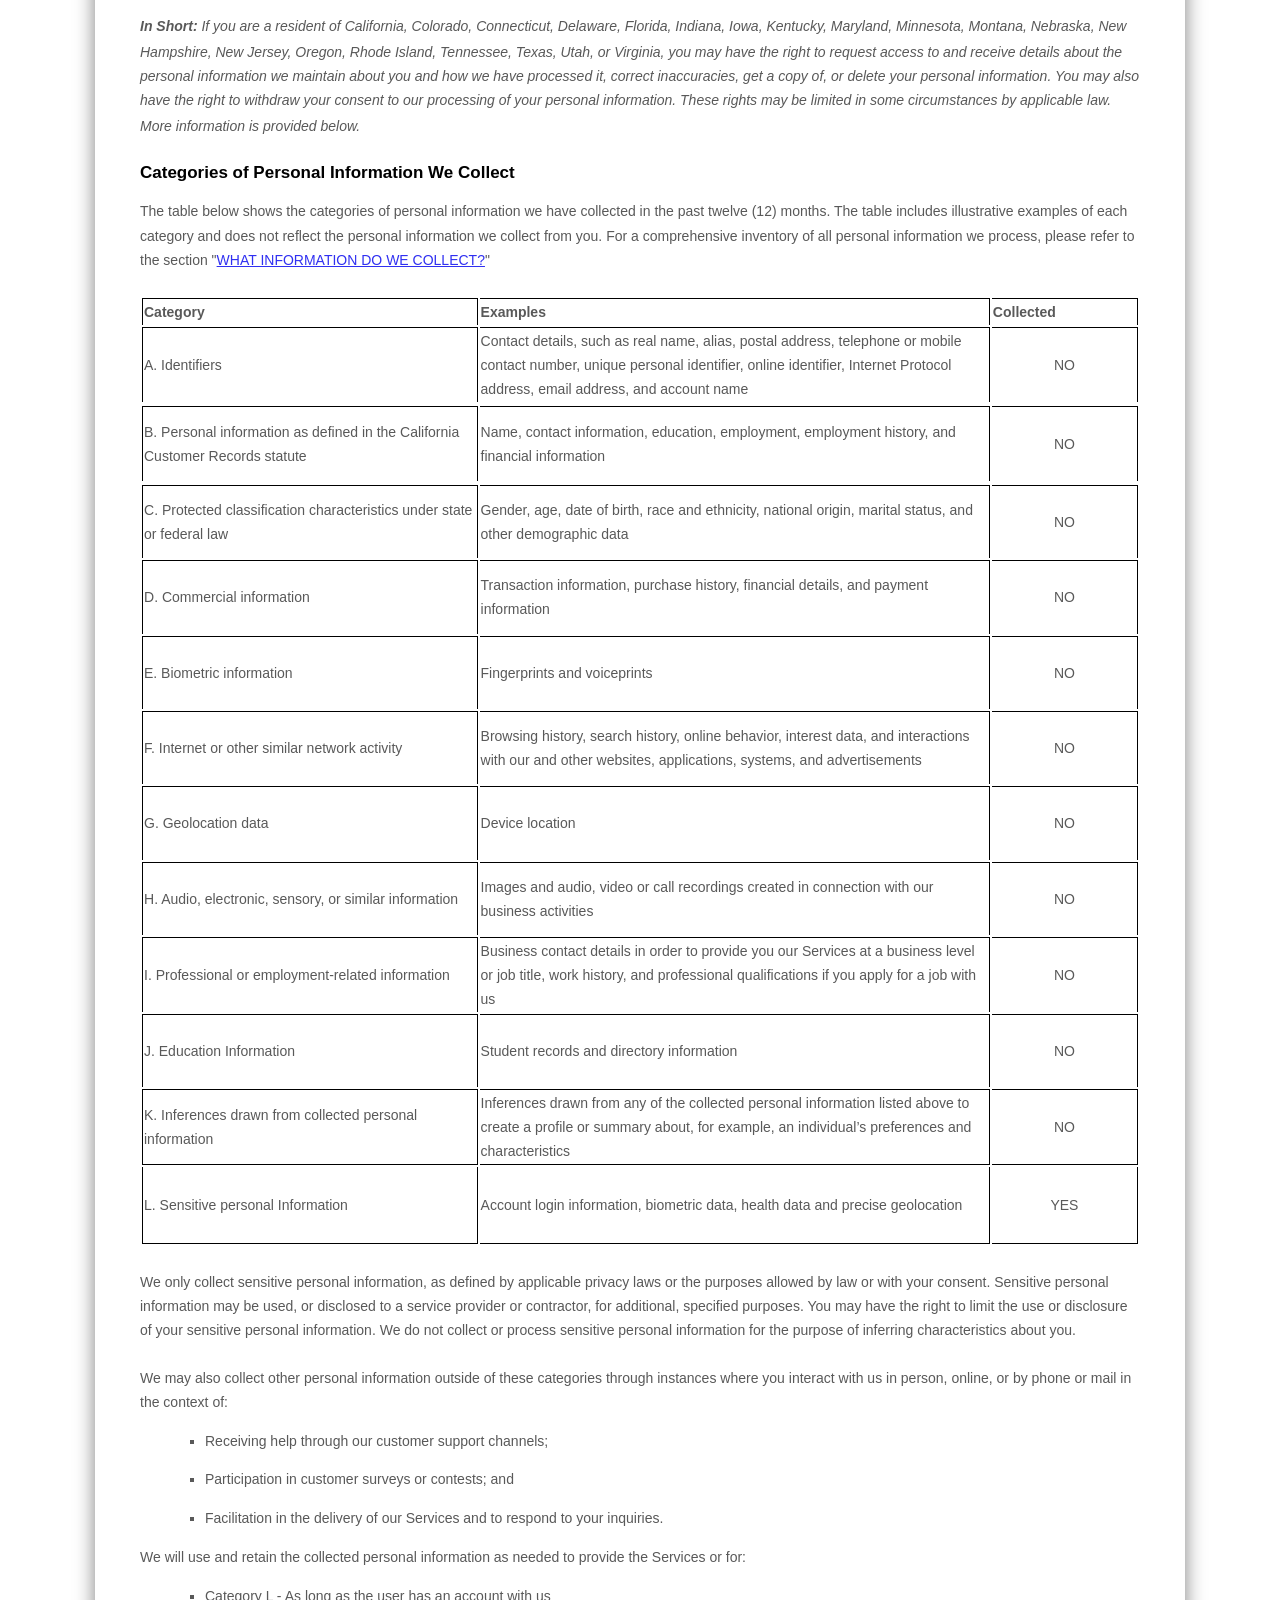
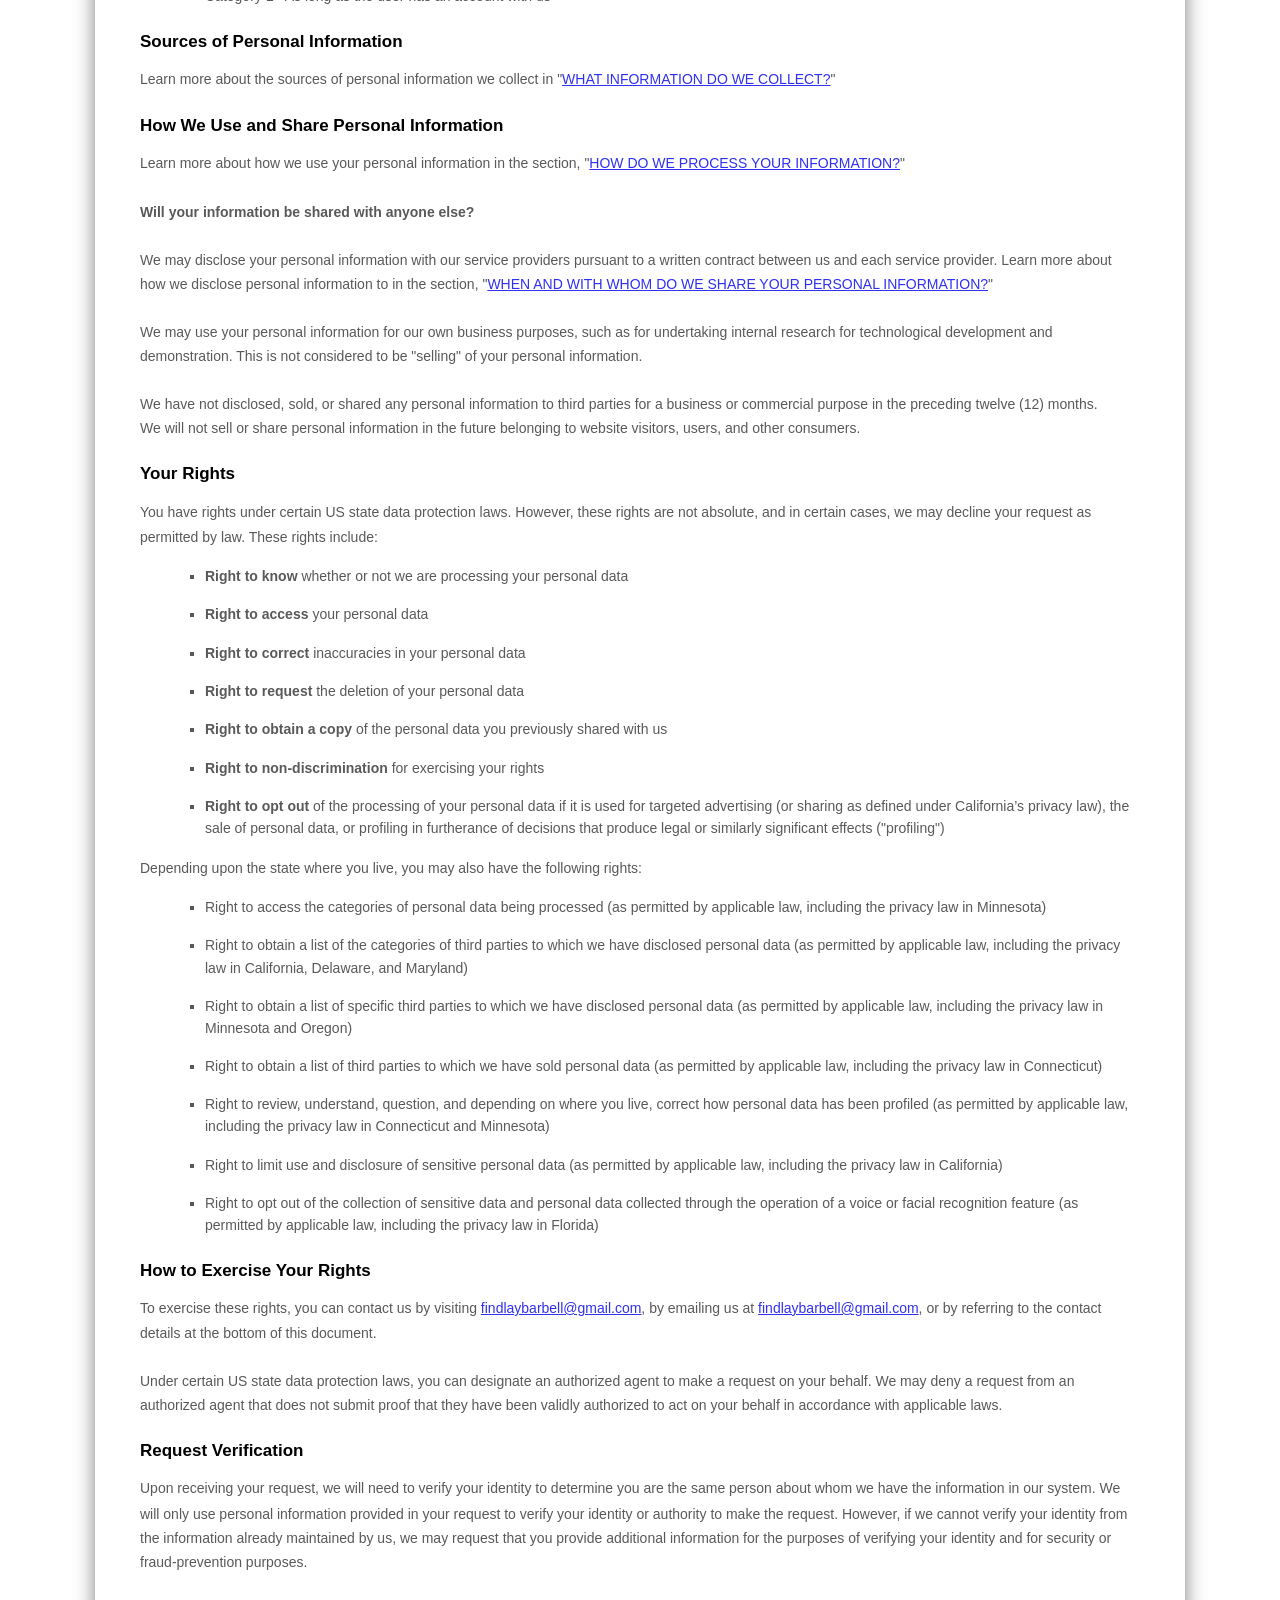
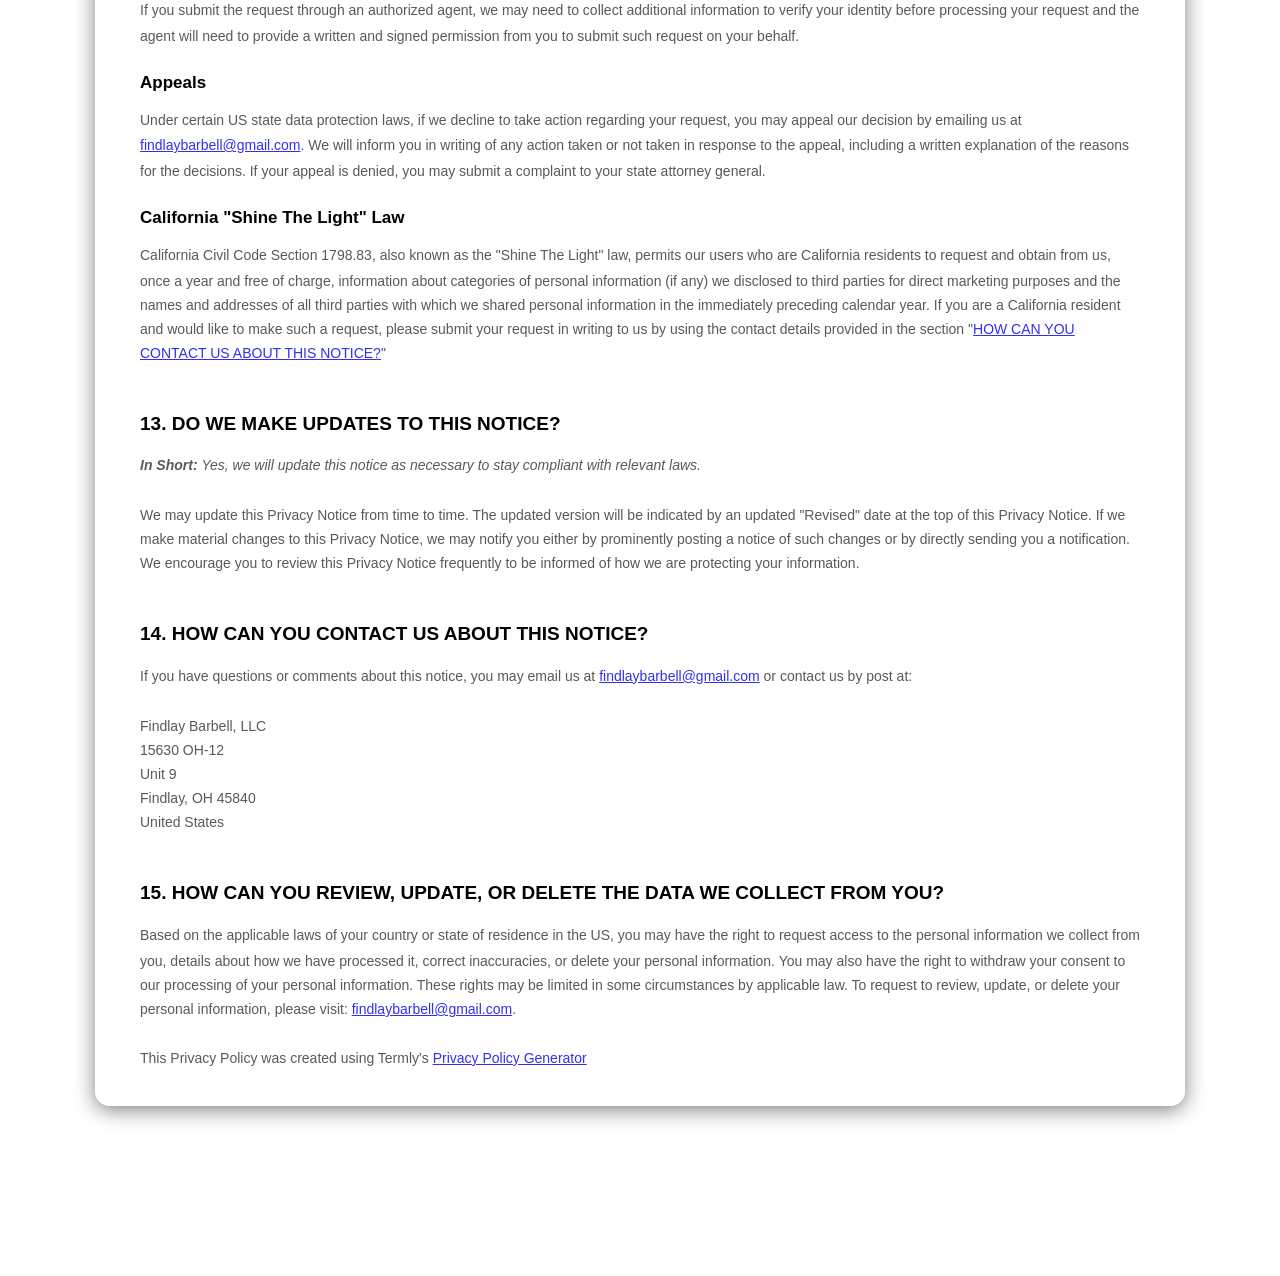
==== commit b7a7e858: "Update index.html" ====
--- a/index.html
+++ b/index.html
@@ -43,7 +43,7 @@
               justify-content: space-between;
               align-items: center;
               padding: 15px 30px;
-              background: linear-gradient(to right, #c22f1e 35%, #060910 55%);
+              background: linear-gradient(to right, #EE7624 35%, #060910 55%);
             }
             .topbar-logo {
               height: 100px;
@@ -54,20 +54,20 @@
               font-family: 'Oswald', sans-serif; 
               font-size: 2rem;
               font-weight: 900;
-              color: #060910;
+              color: #EE7624;
             }
             .topbar .announcements {
               flex: 1;
               margin-left: 40px;
               font-weight: 700;
-              color: #c22f1e;
+              color: #EE7624;
               font-family: 'Roboto', sans-serif;
             }
             
             .navbar {
               display: flex;
               justify-content: center;
-              background: #c22f1e;
+              background: #EE7624;
             }
             .navbar a {
               padding: 15px 25px;
@@ -132,7 +132,7 @@
 <body>
 
     <header class="topbar">
-        <img src="../Images/logo.png" alt="Logo" class="topbar-logo">
+        <img src="..logo.png" alt="Logo" class="topbar-logo">
         <div class="title">Beckley Fitness</div>
         <marquee class="announcements">
             Privacy Policy and Safety Information
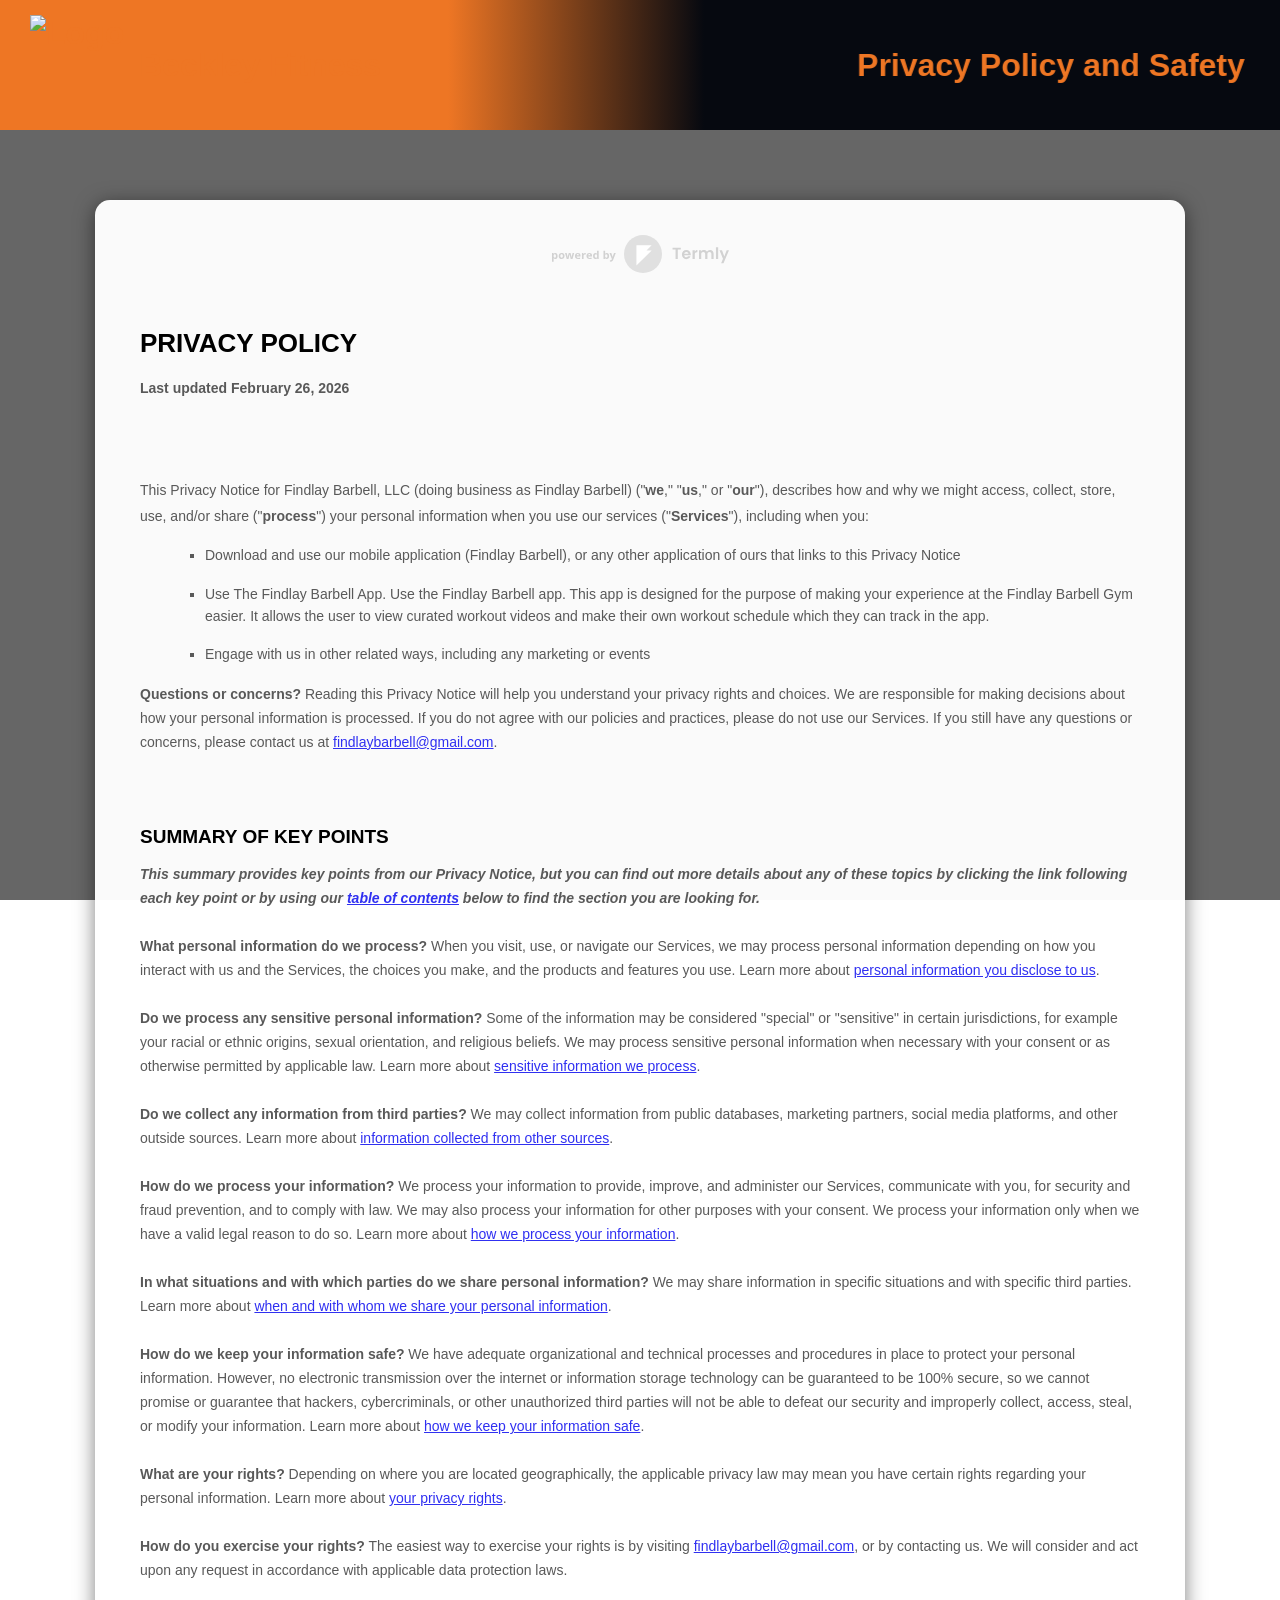
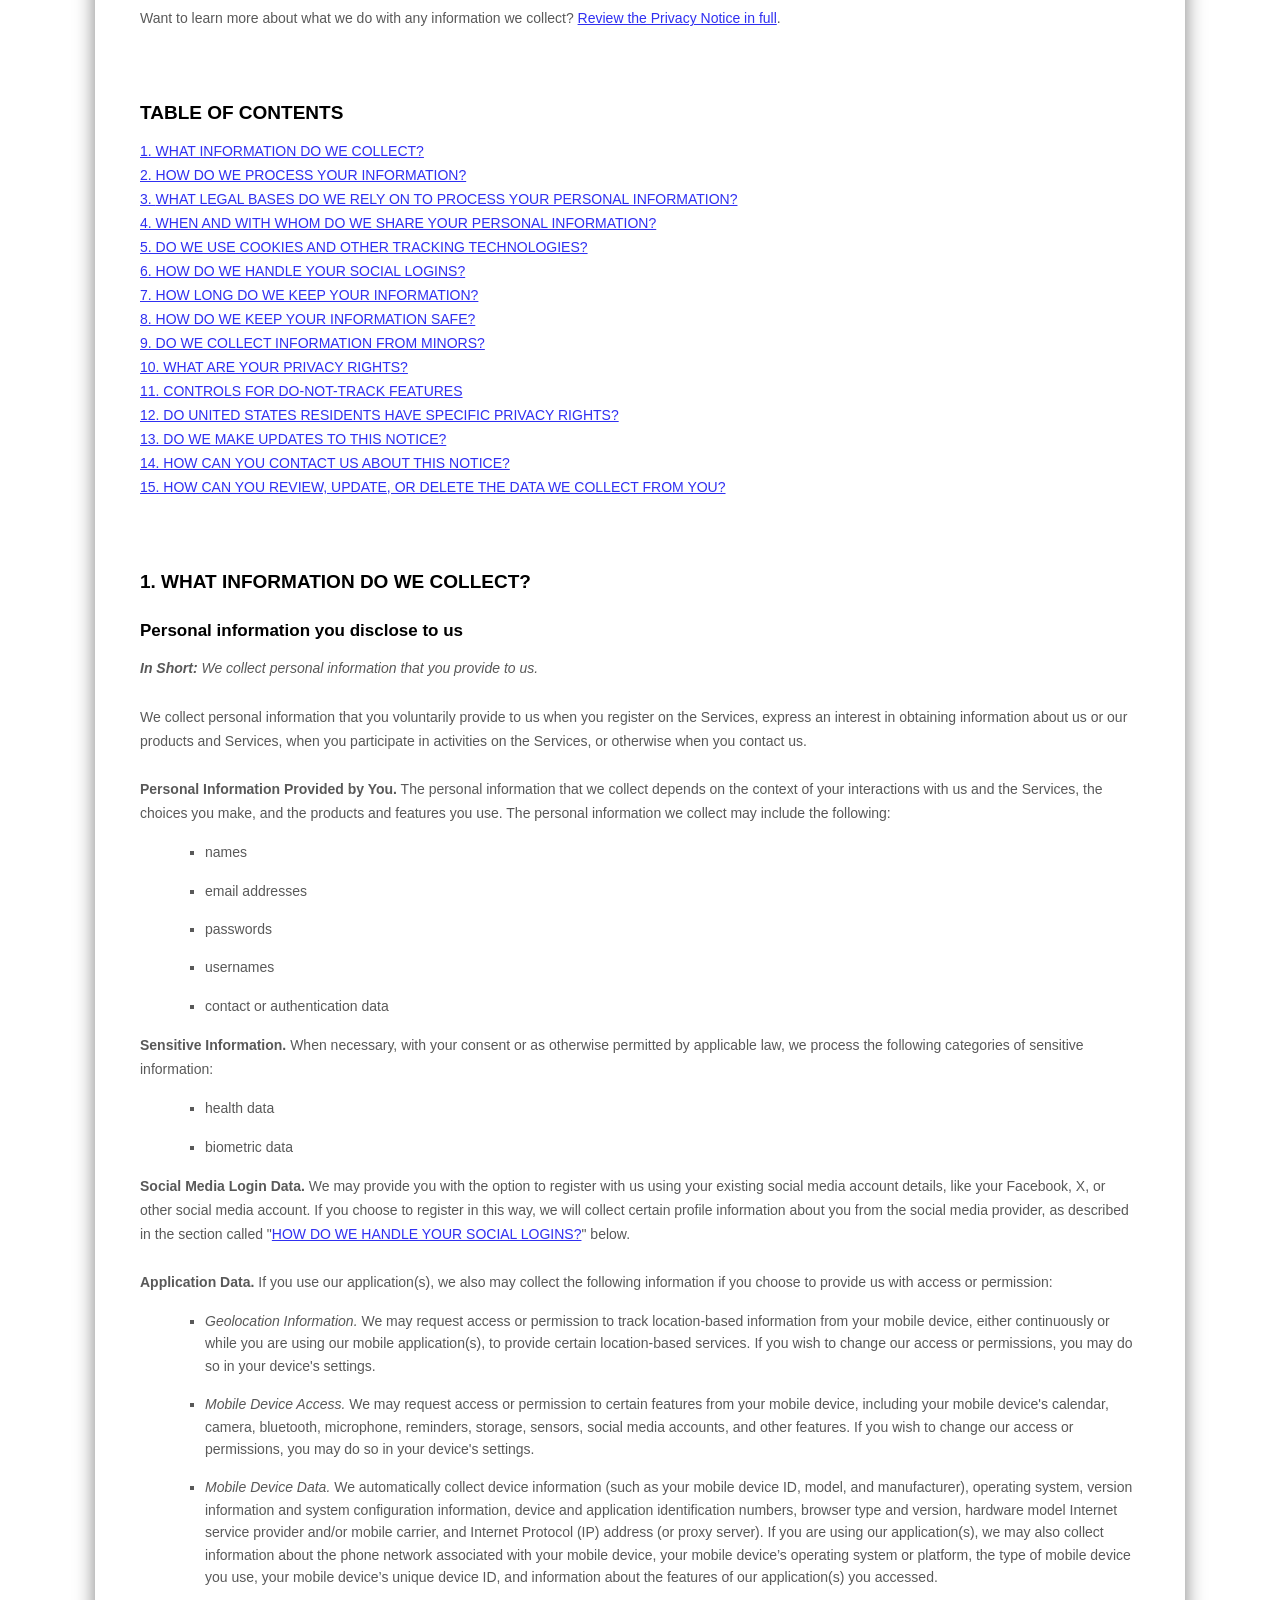
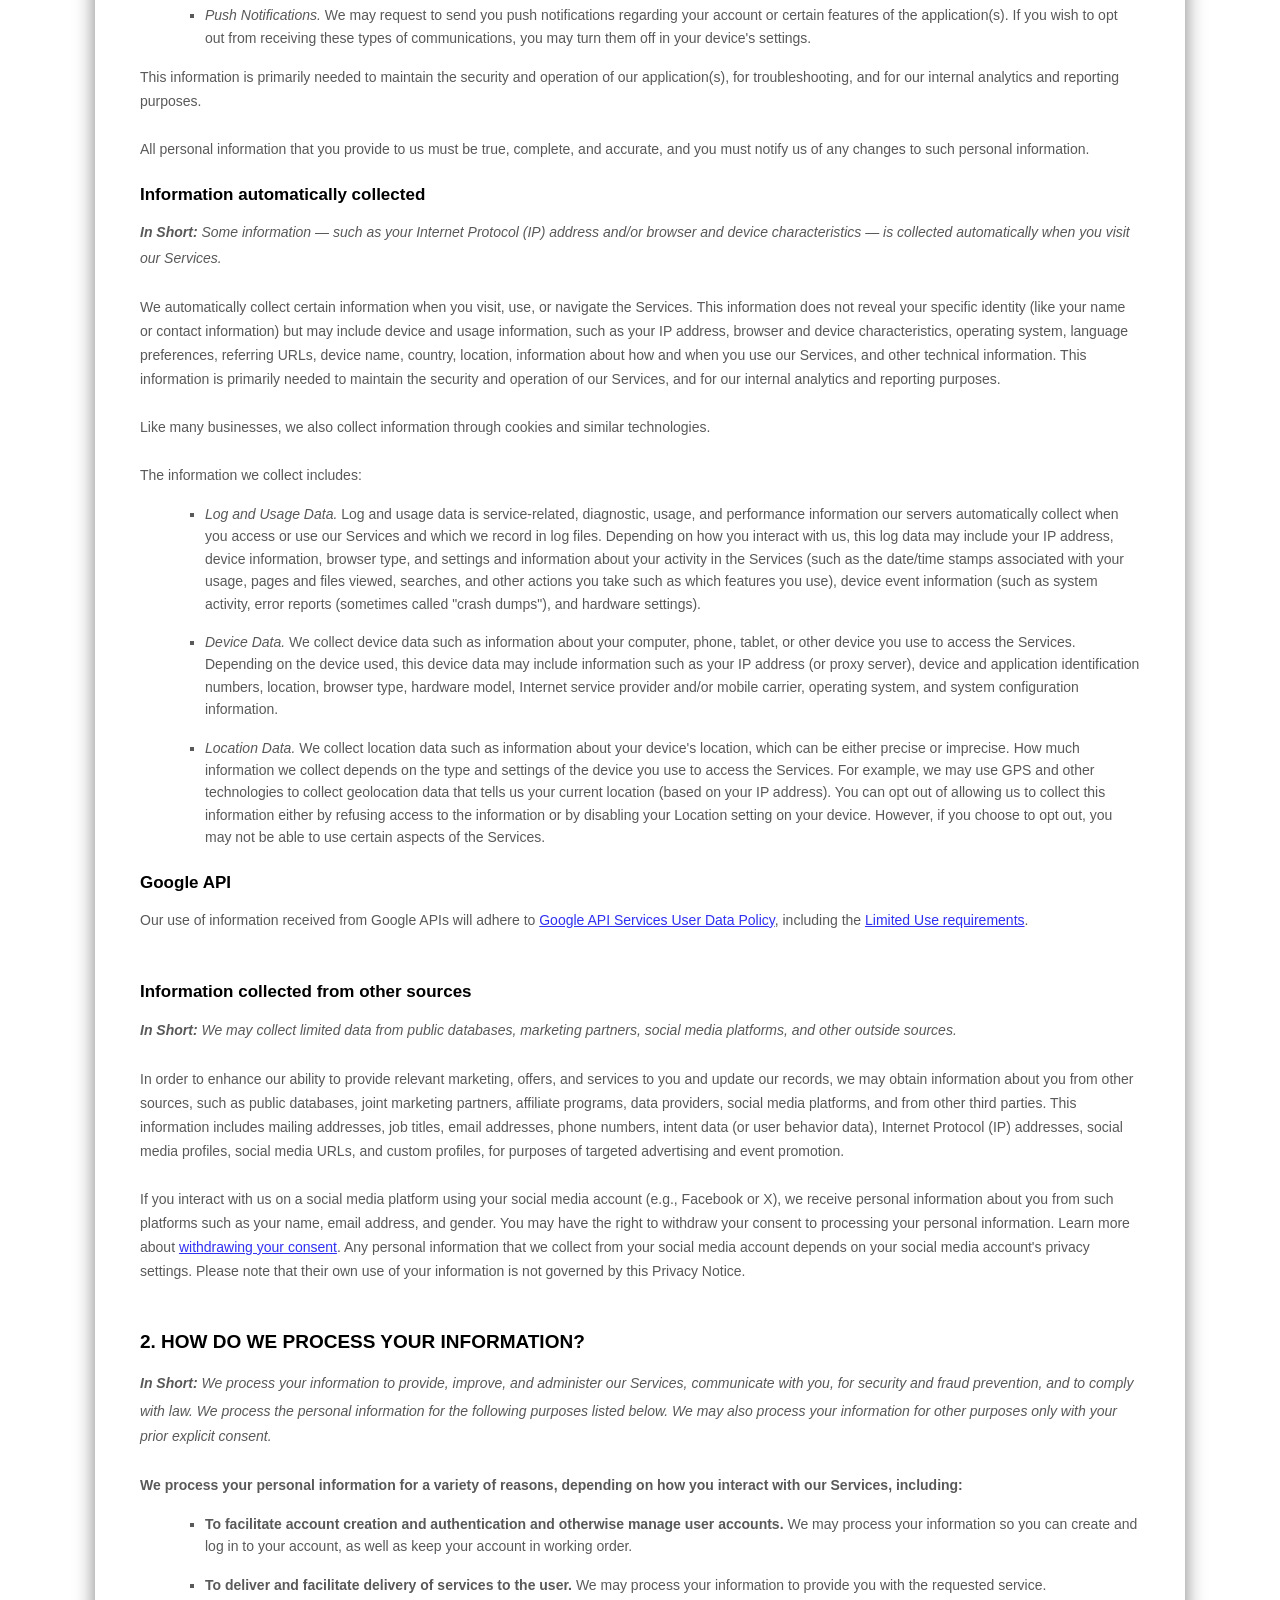
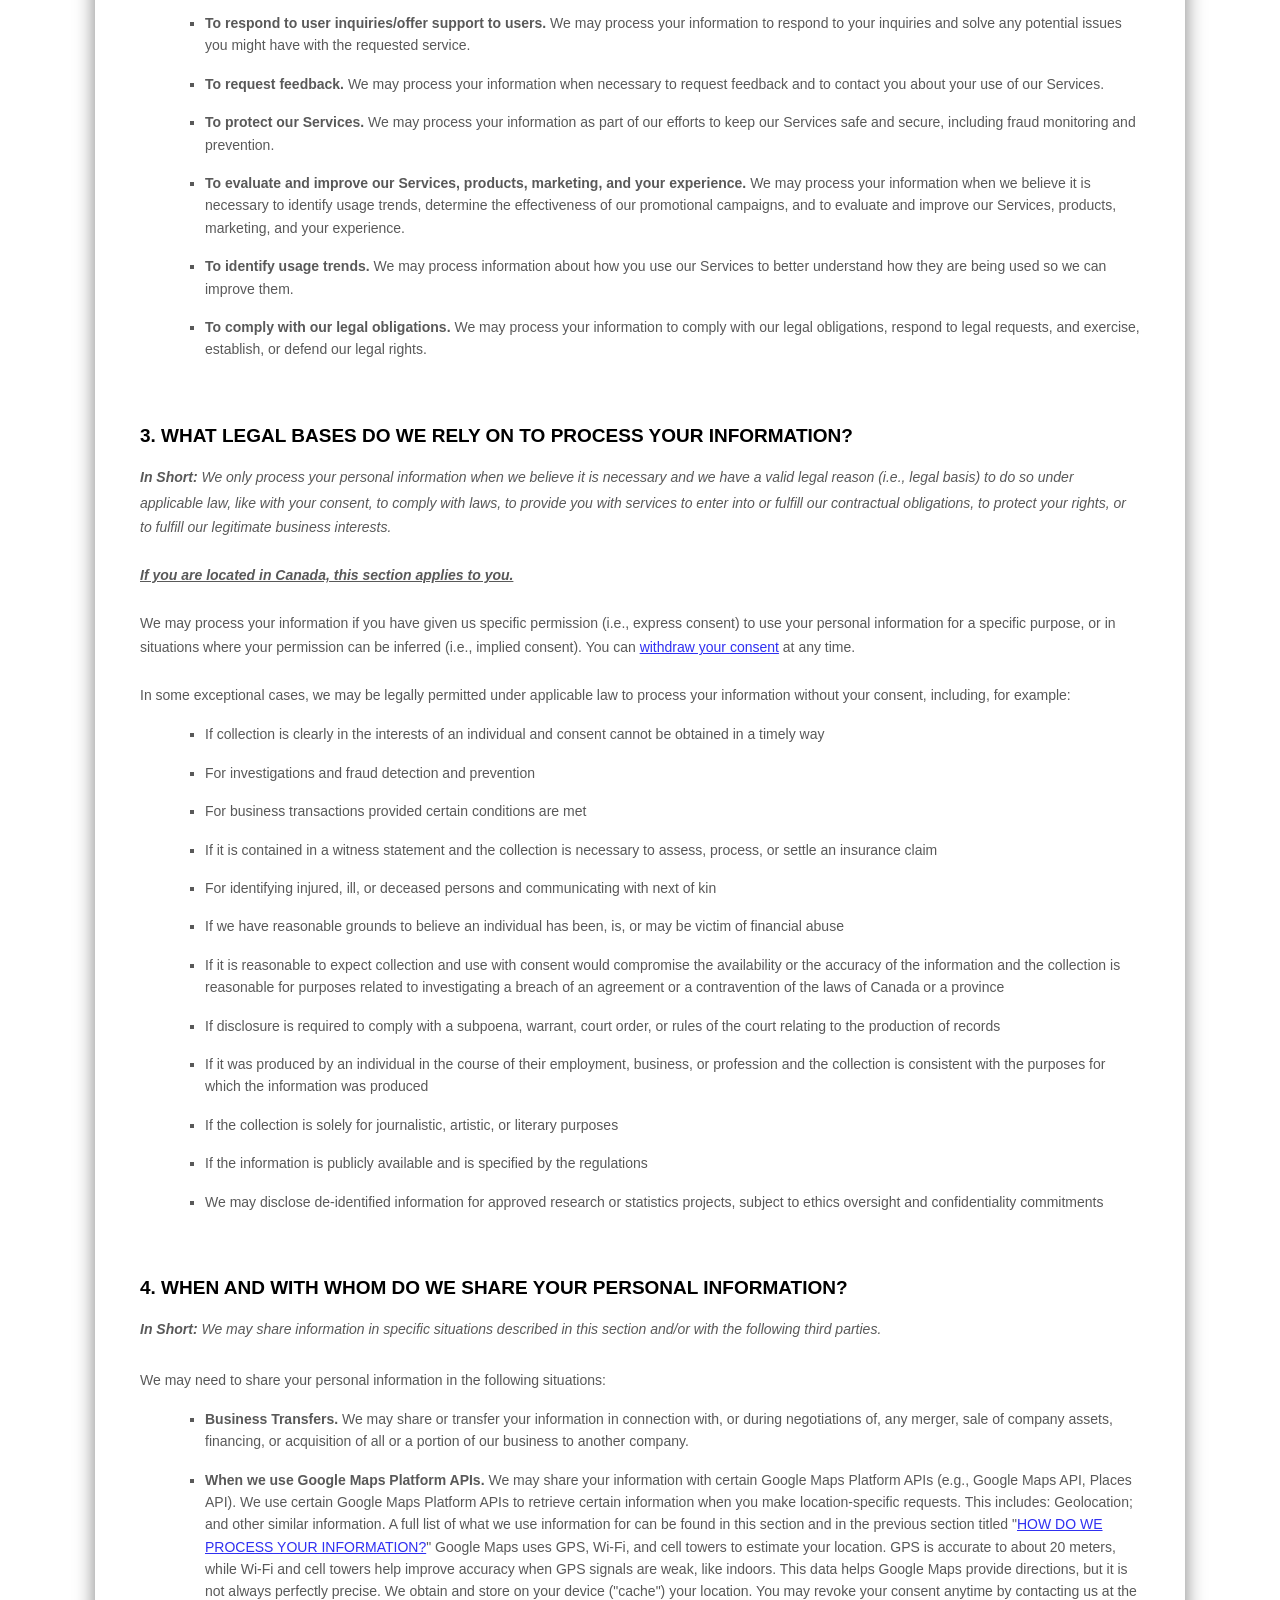
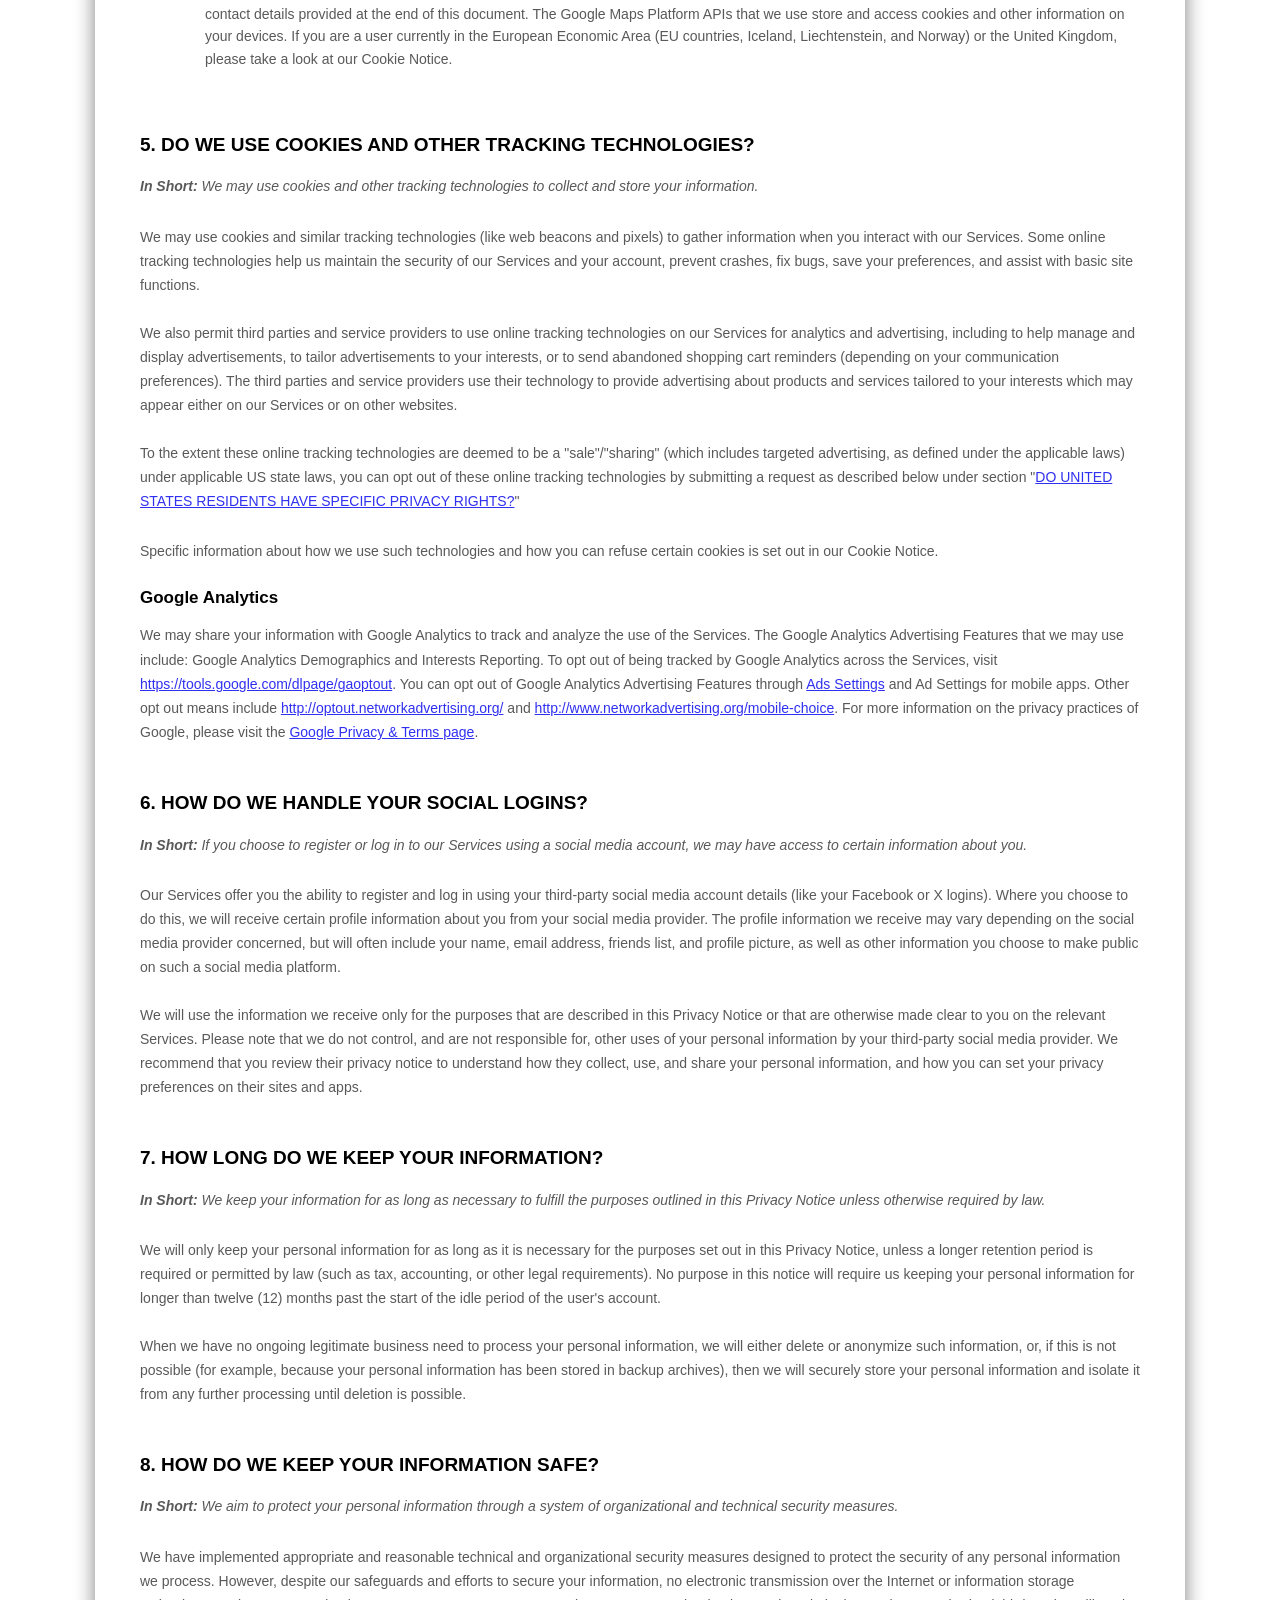
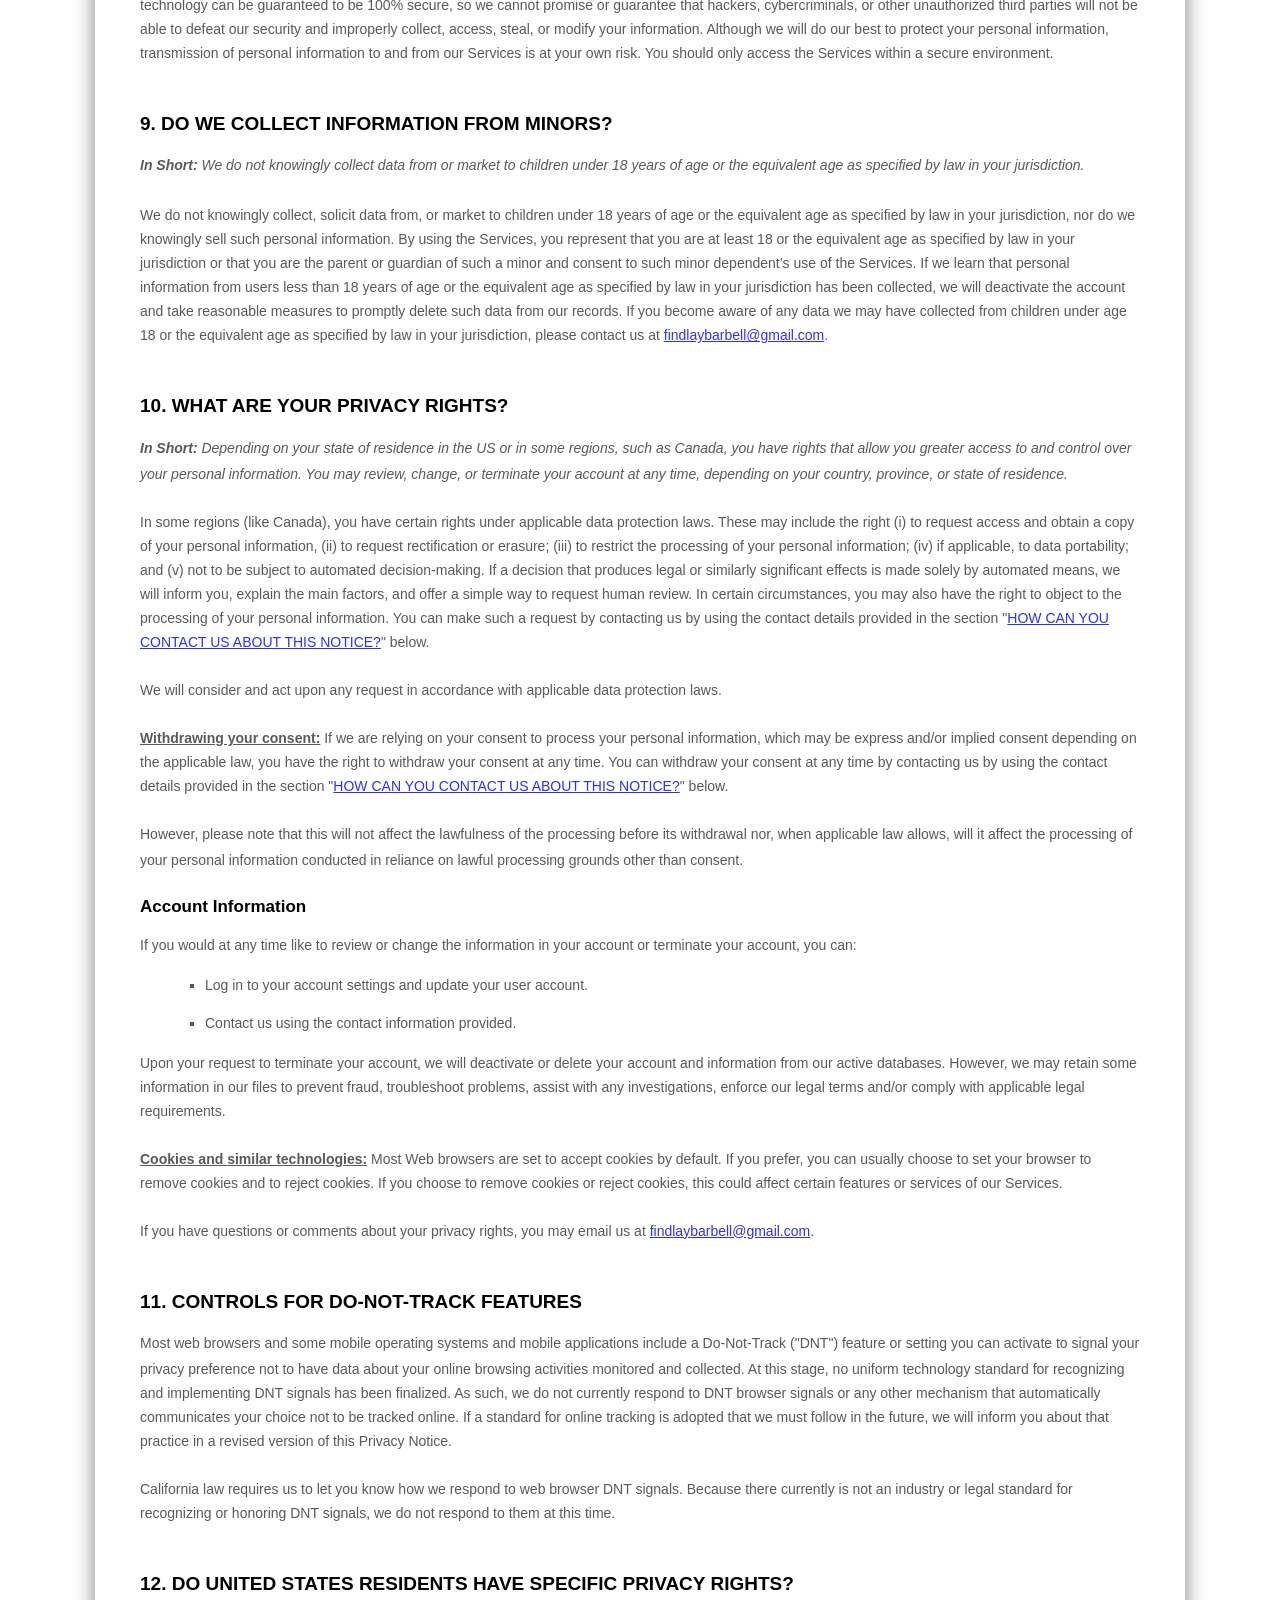
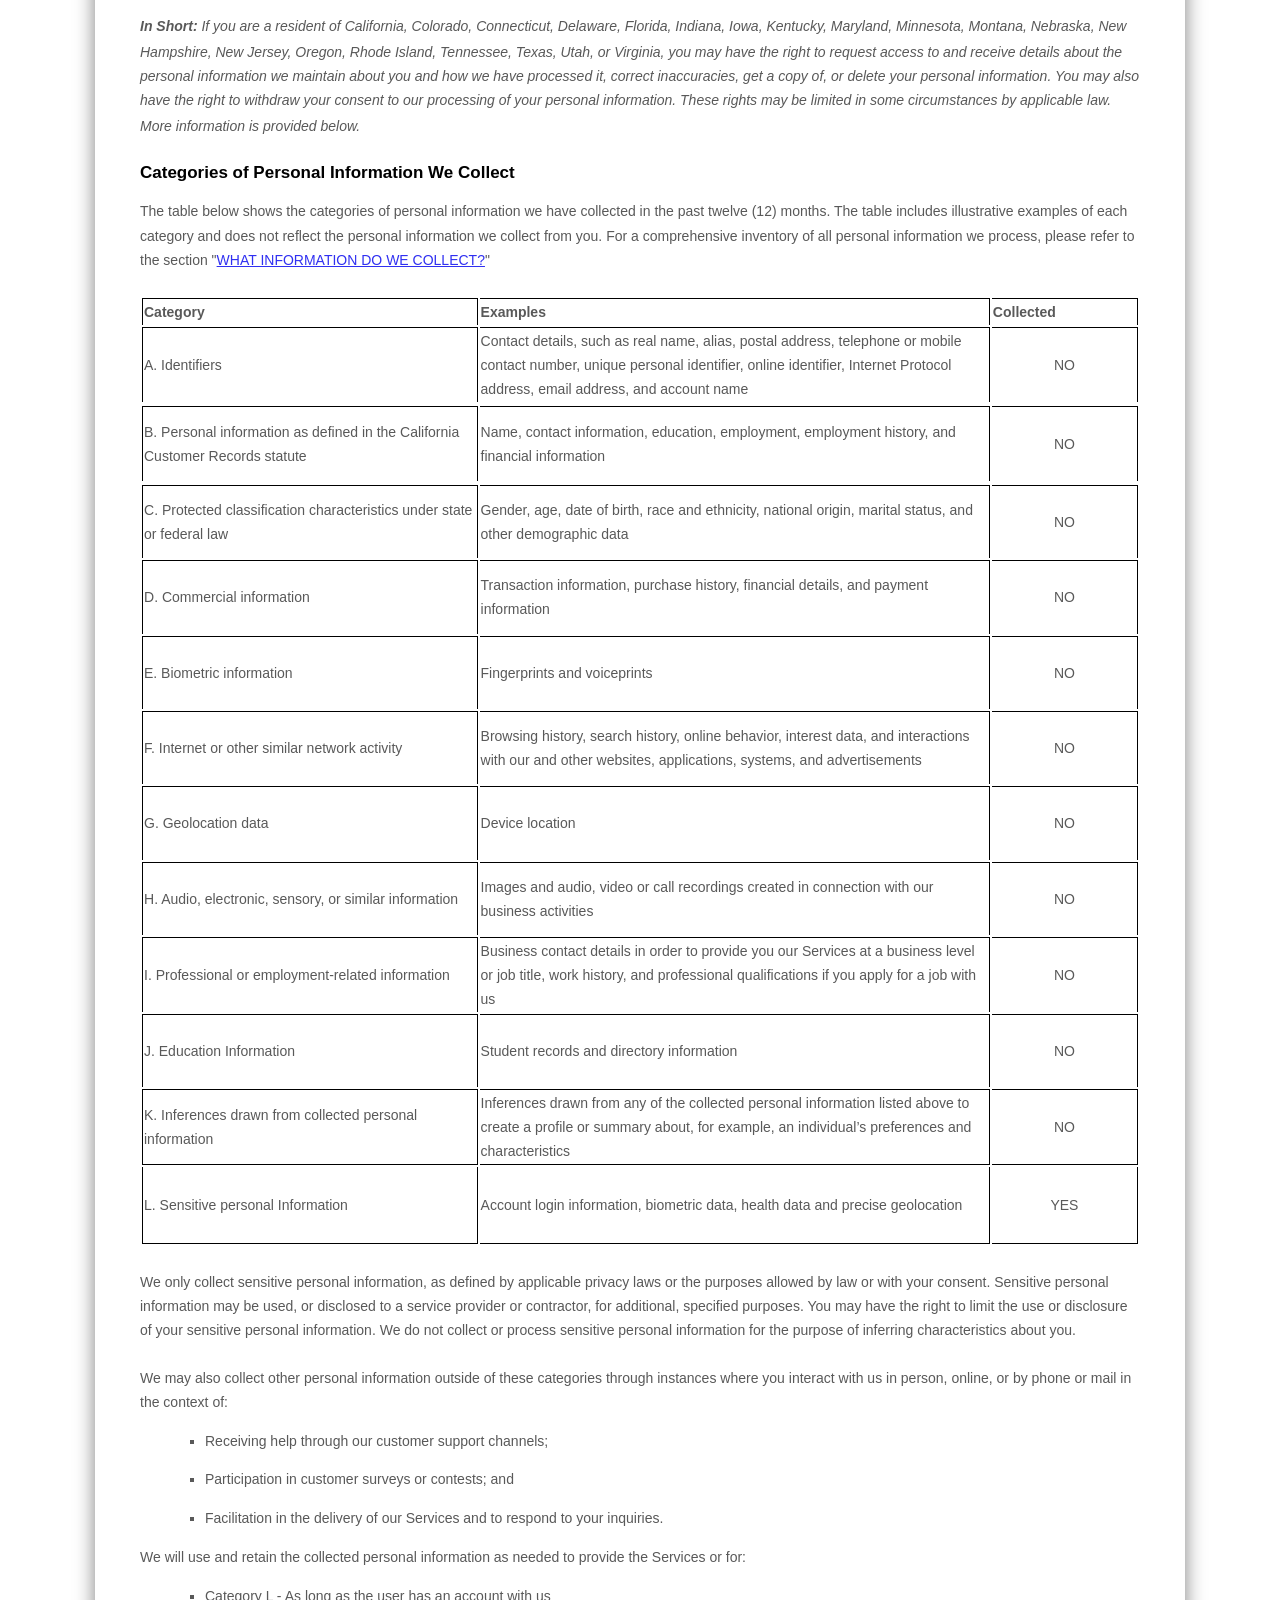
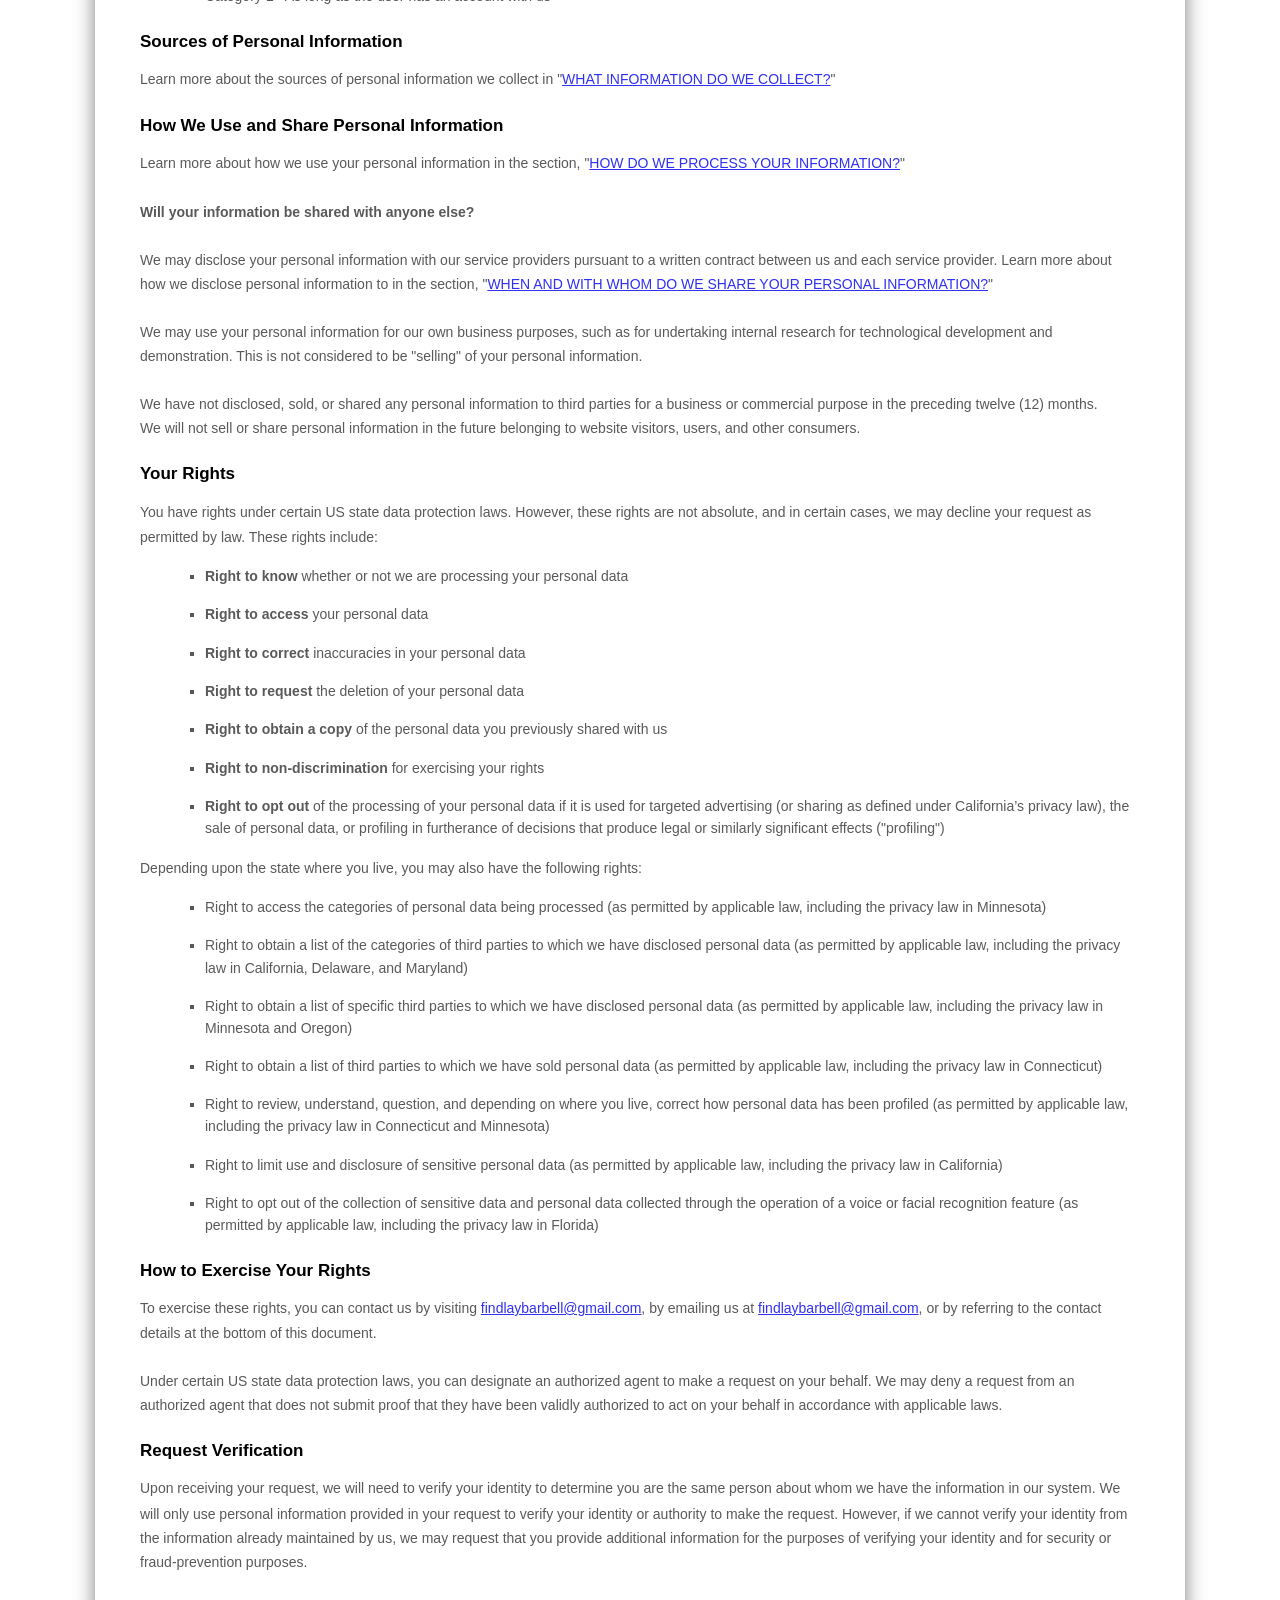
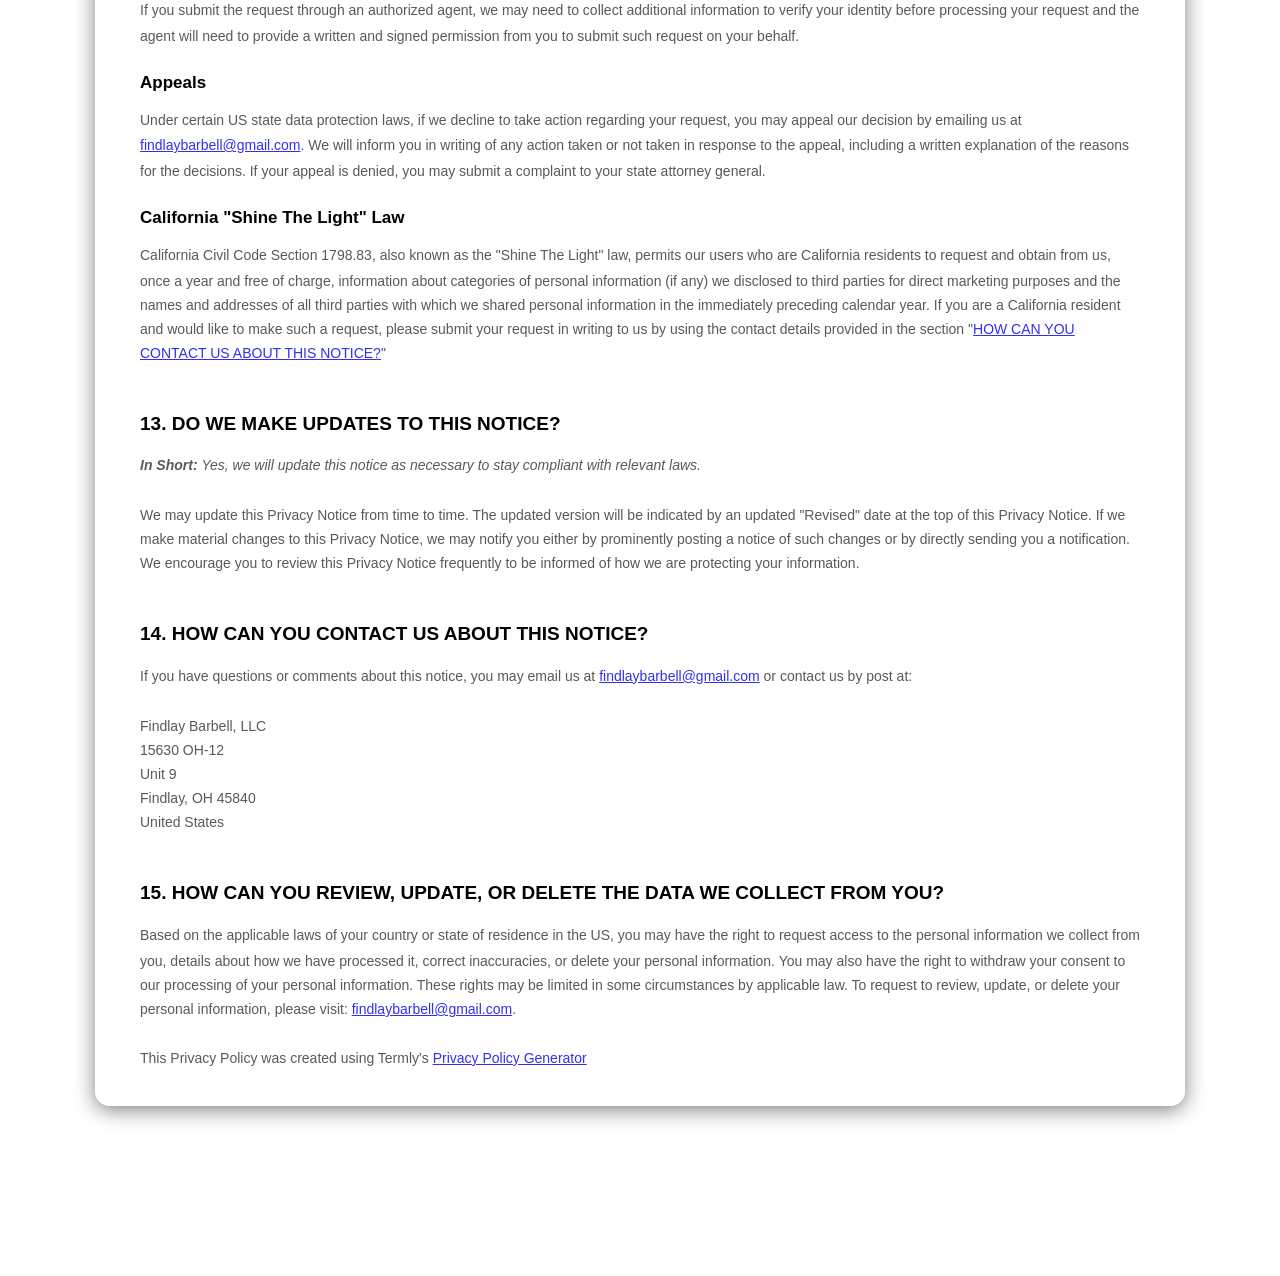
==== commit 53a20c03: "Update index.html" ====
--- a/index.html
+++ b/index.html
@@ -23,7 +23,7 @@
               left: 0;
               width: 100%;
               height: 100%;
-              background: url('../Images/gym3.png') no-repeat center center fixed;
+              background: url('gym3.png') no-repeat center center fixed;
               background-size: cover;
               z-index: -2;
             }
@@ -37,6 +37,13 @@
               background: rgba(0,0,0,0.6); 
               z-index: -1; 
             }
+
+            .title {
+              font-family: 'Oswald', sans-serif; 
+              font-size: 2rem;
+              font-weight: 900;
+              color: #EE7624;
+            }
             
             .topbar {
               display: flex;
@@ -50,7 +57,7 @@
               width: auto;
               margin-right: 15px;
             }
-            .topbar .title {
+            .topbar{
               font-family: 'Oswald', sans-serif; 
               font-size: 2rem;
               font-weight: 900;
@@ -132,7 +139,7 @@
 <body>
 
     <header class="topbar">
-        <img src="..logo.png" alt="Logo" class="topbar-logo">
+        <img src="Logo.png" alt="Logo" class="topbar-logo">
         <div class="title">Beckley Fitness</div>
         <marquee class="announcements">
             Privacy Policy and Safety Information
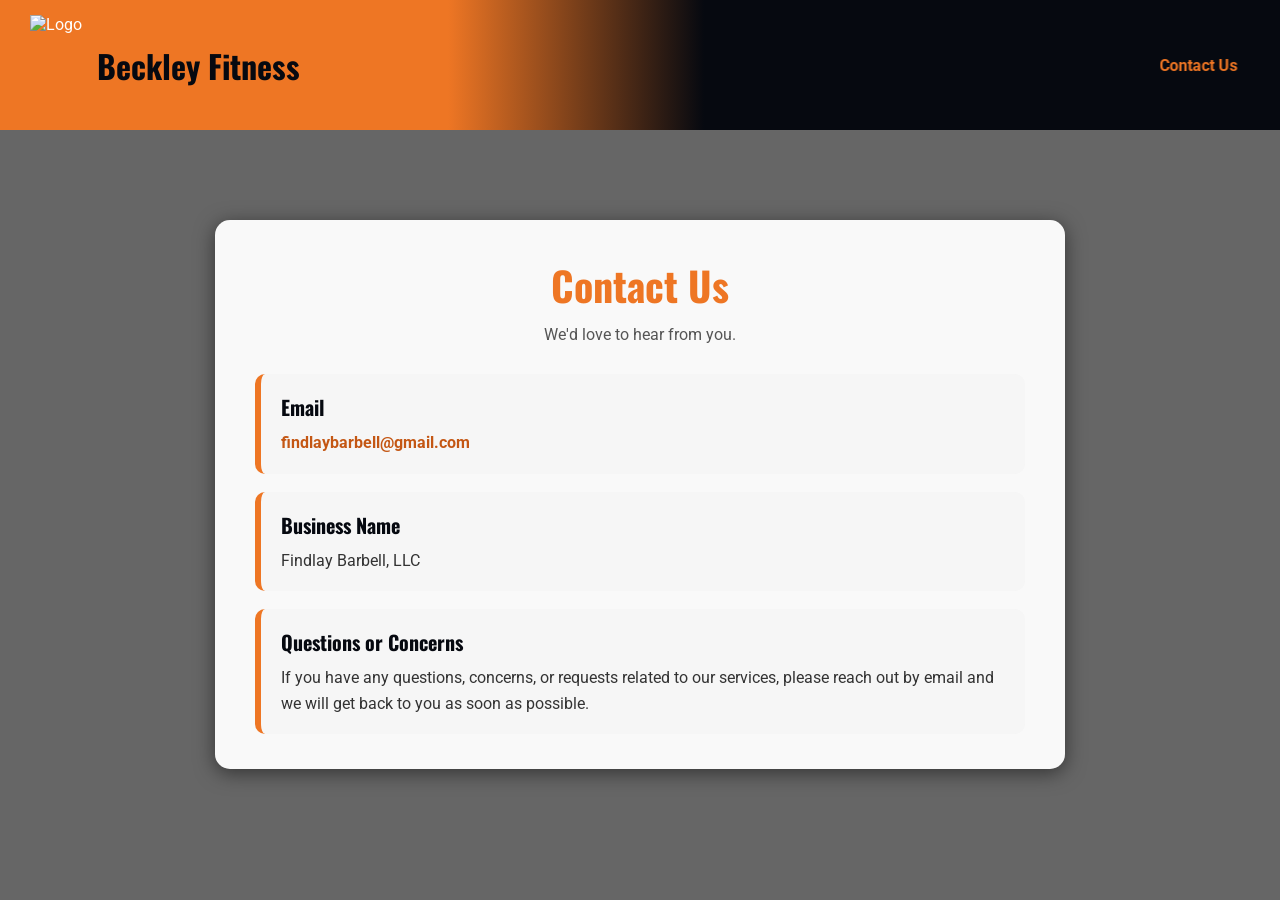
==== commit 102ae3a8: "Update index.html" ====
--- a/index.html
+++ b/index.html
@@ -3,136 +3,164 @@
 <head>
     <meta charset="UTF-8">
     <meta name="viewport" content="width=device-width, initial-scale=1.0">
-    <title>Privacy Policy - Beckley Fitness</title>
-    <link rel="stylesheet" href="..Styles.css">
+    <title>Contact Us - Beckley Fitness</title>
     <style>
+        @import url('https://fonts.googleapis.com/css2?family=Oswald:wght@700;900&family=Roboto:wght@400;500;700&display=swap');
+
+        * {
+            margin: 0;
+            padding: 0;
+            box-sizing: border-box;
+        }
+
         body {
-              font-family: 'Roboto', system-ui, sans-serif; 
-              position: relative; 
-              min-height: 100vh;
-              color: #fff;
-              display: flex;
-              flex-direction: column;
-              margin: 0;
-              padding: 0;
-            }
+            font-family: 'Roboto', system-ui, sans-serif;
+            position: relative;
+            min-height: 100vh;
+            color: #fff;
+            display: flex;
+            flex-direction: column;
+        }
+
         body::before {
-              content: "";
-              position: fixed;
-              top: 0;
-              left: 0;
-              width: 100%;
-              height: 100%;
-              background: url('gym3.png') no-repeat center center fixed;
-              background-size: cover;
-              z-index: -2;
-            }
-            body::after {
-              content: "";
-              position: fixed;
-              top: 0;
-              left: 0;
-              width: 100%;
-              height: 100%;
-              background: rgba(0,0,0,0.6); 
-              z-index: -1; 
-            }
-
-            .title {
-              font-family: 'Oswald', sans-serif; 
-              font-size: 2rem;
-              font-weight: 900;
-              color: #EE7624;
-            }
-            
-            .topbar {
-              display: flex;
-              justify-content: space-between;
-              align-items: center;
-              padding: 15px 30px;
-              background: linear-gradient(to right, #EE7624 35%, #060910 55%);
-            }
-            .topbar-logo {
-              height: 100px;
-              width: auto;
-              margin-right: 15px;
-            }
-            .topbar{
-              font-family: 'Oswald', sans-serif; 
-              font-size: 2rem;
-              font-weight: 900;
-              color: #EE7624;
-            }
-            .topbar .announcements {
-              flex: 1;
-              margin-left: 40px;
-              font-weight: 700;
-              color: #EE7624;
-              font-family: 'Roboto', sans-serif;
-            }
-            
-            .navbar {
-              display: flex;
-              justify-content: center;
-              background: #EE7624;
-            }
-            .navbar a {
-              padding: 15px 25px;
-              color: #fff;
-              text-decoration: none;
-              font-weight: 700;
-              font-family: 'Oswald', sans-serif;
-              transition: background 0.2s, color 0.2s;
-            }
-            .navbar a:hover {
-              background: #e15e32;
-            }
-            .navbar a.active {
-              background: #e15e32;
-            }
-            
-            .content {
-              flex: 1;
-              max-width: 1400px;
-              margin: 30px auto;
-              padding: 20px;
-              padding-bottom: 120px; 
-              text-align: center;
-            }
-            .content h2 {
-              margin-bottom: 25px;
-              font-size: 2.2rem;
-              color: #e15e32;
-              font-family: 'Oswald', sans-serif; 
-            }
-
-        .policy-box {
-            max-width: 1000px;
-            margin: 20px auto;
-            padding: 35px 45px;
-            background-color: rgba(255, 255, 255, 0.97);
+            content: "";
+            position: fixed;
+            inset: 0;
+            background: url('gym3.png') no-repeat center center fixed;
+            background-size: cover;
+            z-index: -2;
+        }
+
+        body::after {
+            content: "";
+            position: fixed;
+            inset: 0;
+            background: rgba(0,0,0,0.6);
+            z-index: -1;
+        }
+
+        .topbar {
+            display: flex;
+            justify-content: space-between;
+            align-items: center;
+            padding: 15px 30px;
+            background: linear-gradient(to right, #EE7624 35%, #060910 55%);
+        }
+
+        .topbar-logo {
+            height: 100px;
+            width: auto;
+            margin-right: 15px;
+        }
+
+        .title {
+            font-family: 'Oswald', sans-serif;
+            font-size: 2rem;
+            font-weight: 900;
+            color: #060910;
+        }
+
+        .topbar .announcements {
+            flex: 1;
+            margin-left: 40px;
+            font-weight: 700;
+            color: #EE7624;
+            font-family: 'Roboto', sans-serif;
+        }
+
+        .content {
+            flex: 1;
+            max-width: 1400px;
+            margin: 30px auto;
+            padding: 20px;
+            width: 100%;
+        }
+
+        .contact-box {
+            max-width: 850px;
+            margin: 40px auto;
+            padding: 35px 40px;
+            background-color: rgba(255, 255, 255, 0.96);
             border-radius: 15px;
             box-shadow: 0 4px 20px rgba(0,0,0,0.5);
             text-align: left;
-            overflow-wrap: break-word;
-        }
-
-        .policy-box h1,
-        .policy-box h2,
-        .policy-box h3 {
-            margin-top: 20px;
+            color: #222;
+        }
+
+        .contact-box h1 {
+            font-family: 'Oswald', sans-serif;
+            font-size: 2.5rem;
             margin-bottom: 10px;
-        }
-
-        .policy-box p,
-        .policy-box li,
-        .policy-box div,
-        .policy-box span {
+            color: #EE7624;
+            text-align: center;
+        }
+
+        .contact-box .subtitle {
+            text-align: center;
+            margin-bottom: 30px;
+            color: #555;
+            font-size: 1rem;
+        }
+
+        .contact-details {
+            display: grid;
+            gap: 18px;
+        }
+
+        .contact-item {
+            background: #f6f6f6;
+            border-left: 6px solid #EE7624;
+            border-radius: 10px;
+            padding: 18px 20px;
+        }
+
+        .contact-item h2 {
+            font-family: 'Oswald', sans-serif;
+            font-size: 1.25rem;
+            color: #060910;
+            margin-bottom: 8px;
+        }
+
+        .contact-item p,
+        .contact-item a {
+            font-size: 1rem;
             line-height: 1.6;
-        }
-
-        .policy-box ul {
-            margin-left: 25px;
+            color: #333;
+            word-break: break-word;
+        }
+
+        .contact-item a {
+            color: #c45714;
+            font-weight: 700;
+            text-decoration: none;
+        }
+
+        .contact-item a:hover {
+            text-decoration: underline;
+        }
+
+        @media (max-width: 768px) {
+            .topbar {
+                flex-wrap: wrap;
+                gap: 10px;
+            }
+
+            .topbar .announcements {
+                margin-left: 0;
+                width: 100%;
+            }
+
+            .topbar-logo {
+                height: 75px;
+            }
+
+            .contact-box {
+                padding: 25px 20px;
+            }
+
+            .contact-box h1 {
+                font-size: 2rem;
+            }
         }
     </style>
 </head>
@@ -142,68 +170,35 @@
         <img src="Logo.png" alt="Logo" class="topbar-logo">
         <div class="title">Beckley Fitness</div>
         <marquee class="announcements">
-            Privacy Policy and Safety Information
+            Contact Us
         </marquee>
     </header>
 
     <main class="content">
-        <div class="policy-box">
-<style>
-  [data-custom-class='body'], [data-custom-class='body'] * {
-          background: transparent !important;
-        }
-[data-custom-class='title'], [data-custom-class='title'] * {
-          font-family: Arial !important;
-font-size: 26px !important;
-color: #000000 !important;
-        }
-[data-custom-class='subtitle'], [data-custom-class='subtitle'] * {
-          font-family: Arial !important;
-color: #595959 !important;
-font-size: 14px !important;
-        }
-[data-custom-class='heading_1'], [data-custom-class='heading_1'] * {
-          font-family: Arial !important;
-font-size: 19px !important;
-color: #000000 !important;
-        }
-[data-custom-class='heading_2'], [data-custom-class='heading_2'] * {
-          font-family: Arial !important;
-font-size: 17px !important;
-color: #000000 !important;
-        }
-[data-custom-class='body_text'], [data-custom-class='body_text'] * {
-          color: #595959 !important;
-font-size: 14px !important;
-font-family: Arial !important;
-        }
-[data-custom-class='link'], [data-custom-class='link'] * {
-          color: #3030F1 !important;
-font-size: 14px !important;
-font-family: Arial !important;
-word-break: break-word !important;
-        }
-</style>
-      <span style="display: block;margin: 0 auto 3.125rem;width: 11.125rem;height: 2.375rem;background: url([data-uri]) center no-repeat;"></span>
-
-      <div data-custom-class="body">
-      <div><strong><span style="font-size: 26px;"><span data-custom-class="title"><bdt class="block-component"></bdt><bdt class="question"><h1>PRIVACY POLICY</h1></bdt><bdt class="statement-end-if-in-editor"></bdt></span></span></strong></div><div><span style="color: rgb(127, 127, 127);"><strong><span style="font-size: 15px;"><span data-custom-class="subtitle">Last updated <bdt class="question">February 26, 2026</bdt></span></span></strong></span></div><div><br></div><div><br></div><div><br></div><div style="line-height: 1.5;"><span style="color: rgb(127, 127, 127);"><span style="color: rgb(89, 89, 89); font-size: 15px;"><span data-custom-class="body_text">This Privacy Notice for <bdt class="question noTranslate">Findlay Barbell, LLC</bdt><bdt class="block-component"> (doing business as <bdt class="question noTranslate">Findlay Barbell</bdt>)<bdt class="statement-end-if-in-editor"></bdt></bdt> (<bdt class="block-component"></bdt>"<strong>we</strong>," "<strong>us</strong>," or "<strong>our</strong>"<bdt class="statement-end-if-in-editor"></bdt></span><span data-custom-class="body_text">), describes how and why we might access, collect, store, use, and/or share (<bdt class="block-component"></bdt>"<strong>process</strong>"<bdt class="statement-end-if-in-editor"></bdt>) your personal information when you use our services (<bdt class="block-component"></bdt>"<strong>Services</strong>"<bdt class="statement-end-if-in-editor"></bdt>), including when you:</span></span></span><span style="font-size: 15px;"><span style="color: rgb(127, 127, 127);"><span data-custom-class="body_text"><span style="color: rgb(89, 89, 89);"><span data-custom-class="body_text"><bdt class="block-component"></bdt></span></span></span></span></span></span></span></span></li></ul><div><bdt class="block-component"><span style="font-size: 15px;"><span style="font-size: 15px;"><span style="color: rgb(127, 127, 127);"><span data-custom-class="body_text"><span style="color: rgb(89, 89, 89);"><span data-custom-class="body_text"><bdt class="block-component"></bdt></span></span></span></span></span></span></bdt></div><ul><li data-custom-class="body_text" style="line-height: 1.5;"><span style="font-size: 15px; color: rgb(89, 89, 89);"><span style="font-size: 15px; color: rgb(89, 89, 89);"><span data-custom-class="body_text">Download and use<bdt class="block-component"></bdt> our mobile application<bdt class="block-component"></bdt> (<bdt class="question">Findlay Barbell)<span style="font-size: 15px; color: rgb(89, 89, 89);"><span style="font-size: 15px; color: rgb(89, 89, 89);"><span data-custom-class="body_text"><span style="font-size: 15px;"><span style="color: rgb(89, 89, 89);"><span data-custom-class="body_text"><span style="font-size: 15px;"><span style="color: rgb(89, 89, 89);"><bdt class="statement-end-if-in-editor">,</bdt></span></span></span></span></span></span></span></span></bdt></span><span data-custom-class="body_text"><span style="font-size: 15px;"><span style="color: rgb(89, 89, 89);"><span data-custom-class="body_text"><span style="font-size: 15px;"><span style="color: rgb(89, 89, 89);"><bdt class="statement-end-if-in-editor"><bdt class="block-component"> or any other application of ours that links to this Privacy Notice</bdt></bdt></span></span></span></span></span></span></span></span></li></ul><div style="line-height: 1.5;"><bdt class="block-component"><span style="font-size: 15px;"></span></bdt></div><ul><li data-custom-class="body_text" style="line-height: 1.5;"><span style="font-size: 15px;">Use <bdt class="question">The Findlay Barbell App</bdt>. <bdt class="question">Use the Findlay Barbell app. This app is designed for the purpose of making your experience at the Findlay Barbell Gym easier. It allows the user to view curated workout videos and make their own workout schedule which they can track in the app. </bdt></span><bdt class="statement-end-if-in-editor"><span style="font-size: 15px;"></span></bdt></li></ul><div style="line-height: 1.5;"><span style="font-size: 15px;"><span style="color: rgb(127, 127, 127);"><span data-custom-class="body_text"><span style="color: rgb(89, 89, 89);"><span data-custom-class="body_text"><bdt class="block-component"></bdt></span></span></span></span></span></div><ul><li data-custom-class="body_text" style="line-height: 1.5;"><span style="font-size: 15px; color: rgb(89, 89, 89);"><span style="font-size: 15px; color: rgb(89, 89, 89);"><span data-custom-class="body_text">Engage with us in other related ways, including any marketing or events<span style="font-size: 15px;"><span style="color: rgb(89, 89, 89);"><span data-custom-class="body_text"><span style="font-size: 15px;"><span style="color: rgb(89, 89, 89);"><bdt class="statement-end-if-in-editor"></bdt></span></span></span></span></span></span></span></span></li></ul><div style="line-height: 1.5;"><span style="font-size: 15px;"><span style="color: rgb(127, 127, 127);"><span data-custom-class="body_text"><strong>Questions or concerns? </strong>Reading this Privacy Notice will help you understand your privacy rights and choices. We are responsible for making decisions about how your personal information is processed. If you do not agree with our policies and practices, please do not use our Services.<bdt class="block-component"></bdt> If you still have any questions or concerns, please contact us at <bdt class="question noTranslate"><a target="_blank" data-custom-class="link" href="mailto:findlaybarbell@gmail.com">findlaybarbell@gmail.com</a></bdt>.</span></span></span></div><div style="line-height: 1.5;"><br></div><div style="line-height: 1.5;"><br></div><div style="line-height: 1.5;"><strong><span style="font-size: 15px;"><span data-custom-class="heading_1"><h2>SUMMARY OF KEY POINTS</h2></span></span></strong></div><div style="line-height: 1.5;"><span style="font-size: 15px;"><span data-custom-class="body_text"><strong><em>This summary provides key points from our Privacy Notice, but you can find out more details about any of these topics by clicking the link following each key point or by using our </em></strong></span></span><a data-custom-class="link" href="#toc"><span style="color: rgb(0, 58, 250); font-size: 15px;"><span data-custom-class="body_text"><strong><em>table of contents</em></strong></span></span></a><span style="font-size: 15px;"><span data-custom-class="body_text"><strong><em> below to find the section you are looking for.</em></strong></span></span></div><div style="line-height: 1.5;"><br></div><div style="line-height: 1.5;"><span style="font-size: 15px;"><span data-custom-class="body_text"><strong>What personal information do we process?</strong> When you visit, use, or navigate our Services, we may process personal information depending on how you interact with us and the Services, the choices you make, and the products and features you use. Learn more about </span></span><a data-custom-class="link" href="#personalinfo"><span style="color: rgb(0, 58, 250); font-size: 15px;"><span data-custom-class="body_text">personal information you disclose to us</span></span></a><span data-custom-class="body_text">.</span></div><div style="line-height: 1.5;"><br></div><div style="line-height: 1.5;"><span style="font-size: 15px;"><span data-custom-class="body_text"><strong>Do we process any sensitive personal information? </strong>Some of the information may be considered <bdt class="block-component"></bdt>"special" or "sensitive"<bdt class="statement-end-if-in-editor"></bdt> in certain jurisdictions, for example your racial or ethnic origins, sexual orientation, and religious beliefs. <bdt class="block-component"></bdt>We may process sensitive personal information when necessary with your consent or as otherwise permitted by applicable law. Learn more about </span></span><a data-custom-class="link" href="#sensitiveinfo"><span style="color: rgb(0, 58, 250); font-size: 15px;"><span data-custom-class="body_text">sensitive information we process</span></span></a><span data-custom-class="body_text">.</span><span style="font-size: 15px;"><span data-custom-class="body_text"><bdt class="statement-end-if-in-editor"></bdt></span></span></div><div style="line-height: 1.5;"><br></div><div style="line-height: 1.5;"><span style="font-size: 15px;"><span data-custom-class="body_text"><strong>Do we collect any information from third parties?</strong> <bdt class="block-component"></bdt>We may collect information from public databases, marketing partners, social media platforms, and other outside sources. Learn more about </span></span><a data-custom-class="link" href="#othersources"><span style="color: rgb(0, 58, 250); font-size: 15px;"><span data-custom-class="body_text">information collected from other sources</span></span></a><span data-custom-class="body_text">.</span><span style="font-size: 15px;"><span data-custom-class="body_text"><bdt class="statement-end-if-in-editor"></bdt></span></span></div><div style="line-height: 1.5;"><br></div><div style="line-height: 1.5;"><span style="font-size: 15px;"><span data-custom-class="body_text"><strong>How do we process your information?</strong> We process your information to provide, improve, and administer our Services, communicate with you, for security and fraud prevention, and to comply with law. We may also process your information for other purposes with your consent. We process your information only when we have a valid legal reason to do so. Learn more about </span></span><a data-custom-class="link" href="#infouse"><span style="color: rgb(0, 58, 250); font-size: 15px;"><span data-custom-class="body_text">how we process your information</span></span></a><span data-custom-class="body_text">.</span></div><div style="line-height: 1.5;"><br></div><div style="line-height: 1.5;"><span style="font-size: 15px;"><span data-custom-class="body_text"><strong>In what situations and with which <bdt class="block-component"></bdt>parties do we share personal information?</strong> We may share information in specific situations and with specific <bdt class="block-component"></bdt>third parties. Learn more about </span></span><a data-custom-class="link" href="#whoshare"><span style="color: rgb(0, 58, 250); font-size: 15px;"><span data-custom-class="body_text">when and with whom we share your personal information</span></span></a><span style="font-size: 15px;"><span data-custom-class="body_text">.<bdt class="block-component"></bdt></span></span></div><div style="line-height: 1.5;"><br></div><div style="line-height: 1.5;"><span style="font-size: 15px;"><span data-custom-class="body_text"><strong>How do we keep your information safe?</strong> We have adequate <bdt class="block-component"></bdt>organizational<bdt class="statement-end-if-in-editor"></bdt> and technical processes and procedures in place to protect your personal information. However, no electronic transmission over the internet or information storage technology can be guaranteed to be 100% secure, so we cannot promise or guarantee that hackers, cybercriminals, or other <bdt class="block-component"></bdt>unauthorized<bdt class="statement-end-if-in-editor"></bdt> third parties will not be able to defeat our security and improperly collect, access, steal, or modify your information. Learn more about </span></span><a data-custom-class="link" href="#infosafe"><span style="color: rgb(0, 58, 250); font-size: 15px;"><span data-custom-class="body_text">how we keep your information safe</span></span></a><span data-custom-class="body_text">.</span><span style="font-size: 15px;"><span data-custom-class="body_text"><bdt class="statement-end-if-in-editor"></bdt></span></span></div><div style="line-height: 1.5;"><br></div><div style="line-height: 1.5;"><span style="font-size: 15px;"><span data-custom-class="body_text"><strong>What are your rights?</strong> Depending on where you are located geographically, the applicable privacy law may mean you have certain rights regarding your personal information. Learn more about </span></span><a data-custom-class="link" href="#privacyrights"><span style="color: rgb(0, 58, 250); font-size: 15px;"><span data-custom-class="body_text">your privacy rights</span></span></a><span data-custom-class="body_text">.</span></div><div style="line-height: 1.5;"><br></div><div style="line-height: 1.5;"><span style="font-size: 15px;"><span data-custom-class="body_text"><strong>How do you exercise your rights?</strong> The easiest way to exercise your rights is by <bdt class="block-component"></bdt>visiting <span style="color: rgb(0, 58, 250);"><bdt class="question"><a target="_blank" data-custom-class="link" href="mailto:findlaybarbell@gmail.com">findlaybarbell@gmail.com</a></bdt></span><bdt class="else-block"></bdt>, or by contacting us. We will consider and act upon any request in accordance with applicable data protection laws.</span></span></div><div style="line-height: 1.5;"><br></div><div style="line-height: 1.5;"><span style="font-size: 15px;"><span data-custom-class="body_text">Want to learn more about what we do with any information we collect? </span></span><a data-custom-class="link" href="#toc"><span style="color: rgb(0, 58, 250); font-size: 15px;"><span data-custom-class="body_text">Review the Privacy Notice in full</span></span></a><span style="font-size: 15px;"><span data-custom-class="body_text">.</span></span></div><div style="line-height: 1.5;"><br></div><div style="line-height: 1.5;"><br></div><div id="toc" style="line-height: 1.5;"><span style="font-size: 15px;"><span style="color: rgb(127, 127, 127);"><span style="color: rgb(0, 0, 0);"><strong><span data-custom-class="heading_1"><h2>TABLE OF CONTENTS</h2></span></strong></span></span></span></div><div style="line-height: 1.5;"><span style="font-size: 15px;"><a data-custom-class="link" href="#infocollect"><span style="color: rgb(0, 58, 250);">1. WHAT INFORMATION DO WE COLLECT?</span></a></span></div><div style="line-height: 1.5;"><span style="font-size: 15px;"><a data-custom-class="link" href="#infouse"><span style="color: rgb(0, 58, 250);">2. HOW DO WE PROCESS YOUR INFORMATION?<bdt class="block-component"></bdt></span></a></span></div><div style="line-height: 1.5;"><span style="font-size: 15px;"><a data-custom-class="link" href="#legalbases"><span style="color: rgb(0, 58, 250);">3. <span style="font-size: 15px;"><span style="color: rgb(0, 58, 250);">WHAT LEGAL BASES DO WE RELY ON TO PROCESS YOUR PERSONAL INFORMATION?</span></span><bdt class="statement-end-if-in-editor"></bdt></span></a></span></div><div style="line-height: 1.5;"><span style="font-size: 15px;"><span style="color: rgb(0, 58, 250);"><a data-custom-class="link" href="#whoshare">4. WHEN AND WITH WHOM DO WE SHARE YOUR PERSONAL INFORMATION?</a></span><span data-custom-class="body_text"><bdt class="block-component"></bdt></a><span style="color: rgb(127, 127, 127);"><span style="color: rgb(89, 89, 89);"><span data-custom-class="body_text"><span style="color: rgb(89, 89, 89);"><bdt class="block-component"></bdt></span></span></span></span></span></div><div style="line-height: 1.5;"><span style="font-size: 15px;"><a data-custom-class="link" href="#cookies"><span style="color: rgb(0, 58, 250);">5. DO WE USE COOKIES AND OTHER TRACKING TECHNOLOGIES?</span></a><span style="color: rgb(127, 127, 127);"><span style="color: rgb(89, 89, 89);"><span data-custom-class="body_text"><span style="color: rgb(89, 89, 89);"><bdt class="statement-end-if-in-editor"></bdt></span></span></span></span><bdt class="block-component"></bdt></span></div><div style="line-height: 1.5;"><span style="font-size: 15px;"><span style="color: rgb(127, 127, 127);"><span style="color: rgb(89, 89, 89);"><span data-custom-class="body_text"><span style="color: rgb(89, 89, 89);"><span style="color: rgb(89, 89, 89);"><span style="color: rgb(89, 89, 89);"><bdt class="block-component"></bdt></span></span></span></span></span></span></span></div><div style="line-height: 1.5;"><span style="font-size: 15px;"><a data-custom-class="link" href="#sociallogins"><span style="color: rgb(0, 58, 250);"><span style="color: rgb(0, 58, 250);"><span style="color: rgb(0, 58, 250);">6. HOW DO WE HANDLE YOUR SOCIAL LOGINS?</span></span></span></a><span style="color: rgb(127, 127, 127);"><span style="color: rgb(89, 89, 89);"><span data-custom-class="body_text"><span style="color: rgb(89, 89, 89);"><span style="color: rgb(89, 89, 89);"><span style="color: rgb(89, 89, 89);"><bdt class="statement-end-if-in-editor"></bdt></span></span> <bdt class="block-component"></bdt></span></span></span></span></span></div><div style="line-height: 1.5;"><span style="font-size: 15px;"><a data-custom-class="link" href="#inforetain"><span style="color: rgb(0, 58, 250);">7. HOW LONG DO WE KEEP YOUR INFORMATION?</span></a><span style="color: rgb(127, 127, 127);"><span style="color: rgb(89, 89, 89);"><span data-custom-class="body_text"><span style="color: rgb(89, 89, 89);"><span style="color: rgb(89, 89, 89);"><bdt class="block-component"></bdt></span></span></span></span></span></span></div><div style="line-height: 1.5;"><span style="font-size: 15px;"><a data-custom-class="link" href="#infosafe"><span style="color: rgb(0, 58, 250);">8. HOW DO WE KEEP YOUR INFORMATION SAFE?</span></a><span style="color: rgb(127, 127, 127);"><span style="color: rgb(89, 89, 89);"><span data-custom-class="body_text"><span style="color: rgb(89, 89, 89);"><bdt class="statement-end-if-in-editor"></bdt><bdt class="block-component"></bdt></span></span></span></span></span></div><div style="line-height: 1.5;"><span style="font-size: 15px;"><a data-custom-class="link" href="#infominors"><span style="color: rgb(0, 58, 250);">9. DO WE COLLECT INFORMATION FROM MINORS?</span></a><span style="color: rgb(127, 127, 127);"><span style="color: rgb(89, 89, 89);"><span data-custom-class="body_text"><span style="color: rgb(89, 89, 89);"><bdt class="statement-end-if-in-editor"></bdt></span></span></span></span></span></div><div style="line-height: 1.5;"><span style="font-size: 15px;"><span style="color: rgb(0, 58, 250);"><a data-custom-class="link" href="#privacyrights">10. WHAT ARE YOUR PRIVACY RIGHTS?</a></span></span></div><div style="line-height: 1.5;"><span style="font-size: 15px;"><a data-custom-class="link" href="#DNT"><span style="color: rgb(0, 58, 250);">11. CONTROLS FOR DO-NOT-TRACK FEATURES<bdt class="block-component"></bdt></span></a></span></div><div style="line-height: 1.5;"><span style="font-size: 15px;"><a data-custom-class="link" href="#uslaws"><span style="color: rgb(0, 58, 250);">12. DO UNITED STATES RESIDENTS HAVE SPECIFIC PRIVACY RIGHTS?</span></a></span><bdt class="block-component"><span style="font-size: 15px;"><span data-custom-class="body_text"></span></bdt></span></div><div style="line-height: 1.5;"><bdt class="block-component"><span style="font-size: 15px;"></bdt><bdt class="block-component"></bdt><bdt class="block-component"></bdt><bdt class="block-component"></bdt><bdt class="block-component"></bdt><bdt class="block-component"></bdt><bdt class="block-component"></bdt><bdt class="block-component"></bdt><bdt class="block-component"></bdt><bdt class="block-component"></span></bdt></div><div style="line-height: 1.5;"><span style="font-size: 15px;"><a data-custom-class="link" href="#policyupdates"><span style="color: rgb(0, 58, 250);">13. DO WE MAKE UPDATES TO THIS NOTICE?</span></a></span></div><div style="line-height: 1.5;"><a data-custom-class="link" href="#contact"><span style="color: rgb(0, 58, 250); font-size: 15px;">14. HOW CAN YOU CONTACT US ABOUT THIS NOTICE?</span></a></div><div style="line-height: 1.5;"><a data-custom-class="link" href="#request"><span style="color: rgb(0, 58, 250);">15. HOW CAN YOU REVIEW, UPDATE, OR DELETE THE DATA WE COLLECT FROM YOU?</span></a></div><div style="line-height: 1.5;"><br></div><div style="line-height: 1.5;"><br></div><div id="infocollect" style="line-height: 1.5;"><span style="color: rgb(0, 0, 0);"><span style="color: rgb(0, 0, 0); font-size: 15px;"><span style="font-size: 15px; color: rgb(0, 0, 0);"><span style="font-size: 15px; color: rgb(0, 0, 0);"><span id="control" style="color: rgb(0, 0, 0);"><strong><span data-custom-class="heading_1"><h2>1. WHAT INFORMATION DO WE COLLECT?</h2></span></strong></span></span></span></span></span><span data-custom-class="heading_2" id="personalinfo" style="color: rgb(0, 0, 0);"><span style="font-size: 15px;"><strong><h3>Personal information you disclose to us</h3></strong></span></span><span style="color: rgb(127, 127, 127);"><span style="color: rgb(89, 89, 89); font-size: 15px;"><span data-custom-class="body_text"><span style="font-size: 15px; color: rgb(89, 89, 89);"><span style="font-size: 15px; color: rgb(89, 89, 89);"><span data-custom-class="body_text"><strong><em>In Short:</em></strong></span></span></span></span><span data-custom-class="body_text"><span style="font-size: 15px; color: rgb(89, 89, 89);"><span style="font-size: 15px; color: rgb(89, 89, 89);"><span data-custom-class="body_text"><strong><em> </em></strong><em>We collect personal information that you provide to us.</em></span></span></span></span></span></span></div><div style="line-height: 1.5;"><br></div><div style="line-height: 1.5;"><span style="font-size: 15px; color: rgb(89, 89, 89);"><span style="font-size: 15px; color: rgb(89, 89, 89);"><span data-custom-class="body_text">We collect personal information that you voluntarily provide to us when you <span style="font-size: 15px;"><bdt class="block-component"></bdt></span>register on the Services, </span><span style="font-size: 15px;"><span data-custom-class="body_text"><span style="font-size: 15px;"><bdt class="statement-end-if-in-editor"></bdt></span></span><span data-custom-class="body_text">express an interest in obtaining information about us or our products and Services, when you participate in activities on the Services, or otherwise when you contact us.</span></span></span></span></div><div style="line-height: 1.5;"><br></div><div style="line-height: 1.5;"><span style="font-size: 15px; color: rgb(89, 89, 89);"><span style="font-size: 15px; color: rgb(89, 89, 89);"><span data-custom-class="body_text"><span style="font-size: 15px;"><bdt class="block-component"></bdt></span></span></span></span></div><div style="line-height: 1.5;"><span style="font-size: 15px; color: rgb(89, 89, 89);"><span style="font-size: 15px; color: rgb(89, 89, 89);"><span data-custom-class="body_text"><strong>Personal Information Provided by You.</strong> The personal information that we collect depends on the context of your interactions with us and the Services, the choices you make, and the products and features you use. The personal information we collect may include the following:<span style="font-size: 15px;"><span data-custom-class="body_text"><bdt class="forloop-component"></bdt></span></span></span></span></span></div><ul><li data-custom-class="body_text" style="line-height: 1.5;"><span style="font-size: 15px; color: rgb(89, 89, 89);"><span style="font-size: 15px; color: rgb(89, 89, 89);"><span data-custom-class="body_text"><span style="font-size: 15px;"><span data-custom-class="body_text"><bdt class="question">names</bdt></span></span></span></span></span></li></ul><div style="line-height: 1.5;"><span style="font-size: 15px; color: rgb(89, 89, 89);"><span style="font-size: 15px; color: rgb(89, 89, 89);"><span data-custom-class="body_text"><span style="font-size: 15px;"><span data-custom-class="body_text"><bdt class="forloop-component"></bdt></span></span></span></span></span></div><ul><li data-custom-class="body_text" style="line-height: 1.5;"><span style="font-size: 15px; color: rgb(89, 89, 89);"><span style="font-size: 15px; color: rgb(89, 89, 89);"><span data-custom-class="body_text"><span style="font-size: 15px;"><span data-custom-class="body_text"><bdt class="question">email addresses</bdt></span></span></span></span></span></li></ul><div style="line-height: 1.5;"><span style="font-size: 15px; color: rgb(89, 89, 89);"><span style="font-size: 15px; color: rgb(89, 89, 89);"><span data-custom-class="body_text"><span style="font-size: 15px;"><span data-custom-class="body_text"><bdt class="forloop-component"></bdt></span></span></span></span></span></div><ul><li data-custom-class="body_text" style="line-height: 1.5;"><span style="font-size: 15px; color: rgb(89, 89, 89);"><span style="font-size: 15px; color: rgb(89, 89, 89);"><span data-custom-class="body_text"><span style="font-size: 15px;"><span data-custom-class="body_text"><bdt class="question">passwords</bdt></span></span></span></span></span></li></ul><div style="line-height: 1.5;"><span style="font-size: 15px; color: rgb(89, 89, 89);"><span style="font-size: 15px; color: rgb(89, 89, 89);"><span data-custom-class="body_text"><span style="font-size: 15px;"><span data-custom-class="body_text"><bdt class="forloop-component"></bdt></span></span></span></span></span></div><ul><li data-custom-class="body_text" style="line-height: 1.5;"><span style="font-size: 15px; color: rgb(89, 89, 89);"><span style="font-size: 15px; color: rgb(89, 89, 89);"><span data-custom-class="body_text"><span style="font-size: 15px;"><span data-custom-class="body_text"><bdt class="question">usernames</bdt></span></span></span></span></span></li></ul><div style="line-height: 1.5;"><span style="font-size: 15px; color: rgb(89, 89, 89);"><span style="font-size: 15px; color: rgb(89, 89, 89);"><span data-custom-class="body_text"><span style="font-size: 15px;"><span data-custom-class="body_text"><bdt class="forloop-component"></bdt></span></span></span></span></span></div><ul><li data-custom-class="body_text" style="line-height: 1.5;"><span style="font-size: 15px; color: rgb(89, 89, 89);"><span style="font-size: 15px; color: rgb(89, 89, 89);"><span data-custom-class="body_text"><span style="font-size: 15px;"><span data-custom-class="body_text"><bdt class="question">contact or authentication data</bdt></span></span></span></span></span></li></ul><div style="line-height: 1.5;"><span style="font-size: 15px; color: rgb(89, 89, 89);"><span style="font-size: 15px; color: rgb(89, 89, 89);"><span data-custom-class="body_text"><span style="font-size: 15px;"><span data-custom-class="body_text"><bdt class="forloop-component"></bdt></span><span data-custom-class="body_text"><bdt class="statement-end-if-in-editor"></bdt></span></span></span></span></span></div><div id="sensitiveinfo" style="line-height: 1.5;"><span style="font-size: 15px;"><span data-custom-class="body_text"><strong>Sensitive Information.</strong> <bdt class="block-component"></bdt>When necessary, with your consent or as otherwise permitted by applicable law, we process the following categories of sensitive information:<bdt class="forloop-component"></bdt></span></span></div><ul><li data-custom-class="body_text" style="line-height: 1.5;"><span style="font-size: 15px;"><span data-custom-class="body_text"><bdt class="question">health data</bdt></span></span></li></ul><div><span style="font-size: 15px;"><span data-custom-class="body_text"><bdt class="forloop-component"></bdt></span></span></div><ul><li data-custom-class="body_text" style="line-height: 1.5;"><span style="font-size: 15px;"><span data-custom-class="body_text"><bdt class="question">biometric data</bdt></span></span></li></ul><div><span style="font-size: 15px;"><span data-custom-class="body_text"><bdt class="forloop-component"></bdt></span><span data-custom-class="body_text"><bdt class="statement-end-if-in-editor"></bdt></span></span><span style="font-size: 15px; color: rgb(89, 89, 89);"><span style="font-size: 15px; color: rgb(89, 89, 89);"><span data-custom-class="body_text"><span style="font-size: 15px;"><span data-custom-class="body_text"><bdt class="block-component"><bdt class="block-component"></bdt></bdt></span></span></span></span></span></div><div style="line-height: 1.5;"><span style="font-size: 15px; color: rgb(89, 89, 89);"><span style="font-size: 15px; color: rgb(89, 89, 89);"><span data-custom-class="body_text"><strong>Social Media Login Data. </strong>We may provide you with the option to register with us using your existing social media account details, like your Facebook, X, or other social media account. If you choose to register in this way, we will collect certain profile information about you from the social media provider, as described in the section called <bdt class="block-component"></bdt>"<bdt class="statement-end-if-in-editor"></bdt><span style="font-size: 15px;"><span data-custom-class="body_text"><span style="font-size: 15px;"><span style="color: rgb(0, 58, 250);"><a data-custom-class="link" href="#sociallogins">HOW DO WE HANDLE YOUR SOCIAL LOGINS?</a></span></span></span></span><bdt class="block-component"></bdt>"<bdt class="statement-end-if-in-editor"></bdt> below.</span></span></span></div><div style="line-height: 1.5;"><br></div><div style="line-height: 1.5;"><span style="font-size: 15px; color: rgb(89, 89, 89);"><span style="font-size: 15px; color: rgb(89, 89, 89);"><span data-custom-class="body_text"><span style="font-size: 15px;"><bdt class="statement-end-if-in-editor"><bdt class="statement-end-if-in-editor"></bdt></bdt></span></span></span></span><bdt class="block-component"> <bdt class="block-component"></bdt></bdt></div><div style="line-height: 1.5;"><span data-custom-class="body_text"><span style="font-size: 15px;"><strong>Application Data.</strong> If you use our application(s), we also may collect the following information if you choose to provide us with access or permission:<bdt class="block-component"></bdt></span></span></div><ul><li data-custom-class="body_text" style="line-height: 1.5;"><span data-custom-class="body_text"><span style="font-size: 15px;"><em>Geolocation Information.</em> We may request access or permission to track location-based information from your mobile device, either continuously or while you are using our mobile application(s), to provide certain location-based services. If you wish to change our access or permissions, you may do so in your device's settings.<bdt class="statement-end-if-in-editor"></bdt></span></span></li></ul><div style="line-height: 1.5;"><bdt class="block-component"><span style="font-size: 15px;"><span data-custom-class="body_text"></span></span></bdt></div><ul><li data-custom-class="body_text" style="line-height: 1.5;"><span style="font-size: 15px;"><span data-custom-class="body_text"><em>Mobile Device Access.</em> We may request access or permission to certain features from your mobile device, including your mobile device's <bdt class="forloop-component"></bdt><bdt class="question">calendar</bdt>, <bdt class="forloop-component"></bdt><bdt class="question">camera</bdt>, <bdt class="forloop-component"></bdt><bdt class="question">bluetooth</bdt>, <bdt class="forloop-component"></bdt><bdt class="question">microphone</bdt>, <bdt class="forloop-component"></bdt><bdt class="question">reminders</bdt>, <bdt class="forloop-component"></bdt><bdt class="question">storage</bdt>, <bdt class="forloop-component"></bdt><bdt class="question">sensors</bdt>, <bdt class="forloop-component"></bdt><bdt class="question">social media accounts</bdt>, <bdt class="forloop-component"></bdt>and other features. If you wish to change our access or permissions, you may do so in your device's settings.<bdt class="statement-end-if-in-editor"></bdt></span></span></li></ul><div style="line-height: 1.5;"><bdt class="block-component"><span style="font-size: 15px;"><span data-custom-class="body_text"></span></span></bdt></div><ul><li data-custom-class="body_text" style="line-height: 1.5;"><span style="font-size: 15px;"><span data-custom-class="body_text"><em>Mobile Device Data.</em> We automatically collect device information (such as your mobile device ID, model, and manufacturer), operating system, version information and system configuration information, device and application identification numbers, browser type and version, hardware model Internet service provider and/or mobile carrier, and Internet Protocol (IP) address (or proxy server). If you are using our application(s), we may also collect information about the phone network associated with your mobile device, your mobile device’s operating system or platform, the type of mobile device you use, your mobile device’s unique device ID, and information about the features of our application(s) you accessed.<bdt class="statement-end-if-in-editor"></bdt></span></span></li></ul><div style="line-height: 1.5;"><bdt class="block-component"><span style="font-size: 15px;"><span data-custom-class="body_text"></span></span></bdt></div><ul><li data-custom-class="body_text" style="line-height: 1.5;"><span style="font-size: 15px;"><span data-custom-class="body_text"><em>Push Notifications.</em> We may request to send you push notifications regarding your account or certain features of the application(s). If you wish to opt out from receiving these types of communications, you may turn them off in your device's settings.<bdt class="statement-end-if-in-editor"></bdt></span></span></li></ul><div style="line-height: 1.5;"><span style="font-size: 15px;"><span data-custom-class="body_text">This information is primarily needed to maintain the security and operation of our application(s), for troubleshooting, and for our internal analytics and reporting purposes.</span></span></div><div style="line-height: 1.5;"><br></div><div style="line-height: 1.5;"><bdt class="statement-end-if-in-editor"><span style="font-size: 15px;"><span data-custom-class="body_text"></span></span></bdt></div><div style="line-height: 1.5;"><span style="font-size: 15px; color: rgb(89, 89, 89);"><span style="font-size: 15px; color: rgb(89, 89, 89);"><span data-custom-class="body_text">All personal information that you provide to us must be true, complete, and accurate, and you must notify us of any changes to such personal information.</span></span></span></div><div style="line-height: 1.5;"><span style="font-size: 15px; color: rgb(89, 89, 89);"><span style="font-size: 15px; color: rgb(89, 89, 89);"><span data-custom-class="body_text"><bdt class="block-component"></bdt></span></span></span><span data-custom-class="heading_2" style="color: rgb(0, 0, 0);"><span style="font-size: 15px;"><strong><h3>Information automatically collected</h3></strong></span></span><span style="color: rgb(127, 127, 127);"><span style="color: rgb(89, 89, 89); font-size: 15px;"><span data-custom-class="body_text"><span style="font-size: 15px; color: rgb(89, 89, 89);"><span style="font-size: 15px; color: rgb(89, 89, 89);"><span data-custom-class="body_text"><strong><em>In Short:</em></strong></span></span></span></span><span data-custom-class="body_text"><span style="font-size: 15px; color: rgb(89, 89, 89);"><span style="font-size: 15px; color: rgb(89, 89, 89);"><span data-custom-class="body_text"><strong><em> </em></strong><em>Some information — such as your Internet Protocol (IP) address and/or browser and device characteristics — is collected automatically when you visit our Services.</em></span></span></span></span></span></span></div><div style="line-height: 1.5;"><br></div><div style="line-height: 1.5;"><span style="font-size: 15px; color: rgb(89, 89, 89);"><span style="font-size: 15px; color: rgb(89, 89, 89);"><span data-custom-class="body_text">We automatically collect certain information when you visit, use, or navigate the Services. This information does not reveal your specific identity (like your name or contact information) but may include device and usage information, such as your IP address, browser and device characteristics, operating system, language preferences, referring URLs, device name, country, location, information about how and when you use our Services, and other technical information. This information is primarily needed to maintain the security and operation of our Services, and for our internal analytics and reporting purposes.</span></span></span></div><div style="line-height: 1.5;"><br></div><div style="line-height: 1.5;"><span style="font-size: 15px; color: rgb(89, 89, 89);"><span style="font-size: 15px; color: rgb(89, 89, 89);"><span data-custom-class="body_text"><bdt class="block-component"></bdt></span></span></span></div><div style="line-height: 1.5;"><span style="font-size: 15px; color: rgb(89, 89, 89);"><span style="font-size: 15px; color: rgb(89, 89, 89);"><span data-custom-class="body_text">Like many businesses, we also collect information through cookies and similar technologies. <bdt class="block-component"></bdt><bdt class="block-component"></bdt></span></span></span></div><div style="line-height: 1.5;"><br></div><div style="line-height: 1.5;"><span style="font-size: 15px; color: rgb(89, 89, 89);"><span style="font-size: 15px; color: rgb(89, 89, 89);"><span data-custom-class="body_text"><bdt class="statement-end-if-in-editor"><span data-custom-class="body_text"></span></bdt></span><span data-custom-class="body_text"><bdt class="block-component"></bdt></span></span></span></div><div style="line-height: 1.5;"><span style="font-size: 15px; color: rgb(89, 89, 89);"><span style="font-size: 15px; color: rgb(89, 89, 89);"><span data-custom-class="body_text">The information we collect includes:<bdt class="block-component"></bdt></span></span></span></div><ul><li data-custom-class="body_text" style="line-height: 1.5;"><span style="font-size: 15px; color: rgb(89, 89, 89);"><span style="font-size: 15px; color: rgb(89, 89, 89);"><span data-custom-class="body_text"><em>Log and Usage Data.</em> Log and usage data is service-related, diagnostic, usage, and performance information our servers automatically collect when you access or use our Services and which we record in log files. Depending on how you interact with us, this log data may include your IP address, device information, browser type, and settings and information about your activity in the Services<span style="font-size: 15px;"> </span>(such as the date/time stamps associated with your usage, pages and files viewed, searches, and other actions you take such as which features you use), device event information (such as system activity, error reports (sometimes called <bdt class="block-component"></bdt>"crash dumps"<bdt class="statement-end-if-in-editor"></bdt>), and hardware settings).<span style="font-size: 15px;"><span style="color: rgb(89, 89, 89);"><span data-custom-class="body_text"><span style="font-size: 15px;"><span style="color: rgb(89, 89, 89);"><bdt class="statement-end-if-in-editor"></bdt></span></span></span></span></span></span></span></span></li></ul><div style="line-height: 1.5;"><bdt class="block-component"><span style="font-size: 15px;"><span data-custom-class="body_text"></span></span></bdt></div><ul><li data-custom-class="body_text" style="line-height: 1.5;"><span style="font-size: 15px; color: rgb(89, 89, 89);"><span style="font-size: 15px; color: rgb(89, 89, 89);"><span data-custom-class="body_text"><em>Device Data.</em> We collect device data such as information about your computer, phone, tablet, or other device you use to access the Services. Depending on the device used, this device data may include information such as your IP address (or proxy server), device and application identification numbers, location, browser type, hardware model, Internet service provider and/or mobile carrier, operating system, and system configuration information.<span style="font-size: 15px;"><span style="color: rgb(89, 89, 89);"><span data-custom-class="body_text"><span style="font-size: 15px;"><span style="color: rgb(89, 89, 89);"><bdt class="statement-end-if-in-editor"></bdt></span></span></span></span></span></span></span></span></li></ul><div style="line-height: 1.5;"><bdt class="block-component"><span style="font-size: 15px;"><span data-custom-class="body_text"></span></span></bdt></div><ul><li data-custom-class="body_text" style="line-height: 1.5;"><span style="font-size: 15px; color: rgb(89, 89, 89);"><span style="font-size: 15px; color: rgb(89, 89, 89);"><span data-custom-class="body_text"><em>Location Data.</em> We collect location data such as information about your device's location, which can be either precise or imprecise. How much information we collect depends on the type and settings of the device you use to access the Services. For example, we may use GPS and other technologies to collect geolocation data that tells us your current location (based on your IP address). You can opt out of allowing us to collect this information either by refusing access to the information or by disabling your Location setting on your device. However, if you choose to opt out, you may not be able to use certain aspects of the Services.<span style="font-size: 15px;"><span style="color: rgb(89, 89, 89);"><span data-custom-class="body_text"><span style="font-size: 15px;"><span style="color: rgb(89, 89, 89);"><bdt class="statement-end-if-in-editor"></bdt></span></span></span></span></span></span></span></span></li></ul><div><bdt class="block-component"><span style="font-size: 15px;"></bdt></bdt><bdt class="statement-end-if-in-editor"></bdt></bdt></span></span></span><bdt class="block-component"><span style="font-size: 15px;"></span></bdt></div><div style="line-height: 1.5;"><span style="font-size: 15px;"><strong><span data-custom-class="heading_2"><h3>Google API</h3></span></strong><span data-custom-class="body_text">Our use of information received from Google APIs will adhere to </span></span><a data-custom-class="link" href="https://developers.google.com/terms/api-services-user-data-policy" rel="noopener noreferrer" target="_blank"><span style="color: rgb(0, 58, 250); font-size: 15px;"><span data-custom-class="body_text">Google API Services User Data Policy</span></span></a><span style="font-size: 15px;"><span data-custom-class="body_text">, including the </span></span><a data-custom-class="link" href="https://developers.google.com/terms/api-services-user-data-policy#limited-use" rel="noopener noreferrer" target="_blank"><span style="color: rgb(0, 58, 250); font-size: 15px;"><span data-custom-class="body_text">Limited Use requirements</span></span></a><span style="font-size: 15px;"><span data-custom-class="body_text">.</span> <br></span></div><div><span style="font-size: 15px;"><br></span></div><div style="line-height: 1.5;"><bdt class="statement-end-if-in-editor"><span style="font-size: 15px;"></span></bdt><span style="font-size: 15px; color: rgb(89, 89, 89);"><span style="font-size: 15px; color: rgb(89, 89, 89);"><span data-custom-class="body_text"><span style="color: rgb(89, 89, 89); font-size: 15px;"><span data-custom-class="body_text"><span style="color: rgb(89, 89, 89); font-size: 15px;"><span data-custom-class="body_text"><bdt class="statement-end-if-in-editor"><bdt class="block-component"></bdt></bdt></span></span></span></span></span></span></span><span data-custom-class="heading_2" id="othersources" style="color: rgb(0, 0, 0);"><span style="font-size: 15px;"><strong><h3>Information collected from other sources</h3></strong></span></span><span style="color: rgb(127, 127, 127);"><span style="color: rgb(89, 89, 89); font-size: 15px;"><span data-custom-class="body_text"><span style="font-size: 15px; color: rgb(89, 89, 89);"><span style="font-size: 15px; color: rgb(89, 89, 89);"><span data-custom-class="body_text"><strong><em>In Short: </em></strong><em>We may collect limited data from public databases, marketing partners, <span style="color: rgb(89, 89, 89);"><span style="font-size: 15px;"><em><span data-custom-class="body_text"><bdt class="block-component"></bdt>social media platforms, <bdt class="statement-end-if-in-editor"></bdt></span></em></span></span>and other outside sources.</em></span></span></span></span></span></span></div><div style="line-height: 1.5;"><br></div><div style="line-height: 1.5;"><span style="font-size: 15px; color: rgb(89, 89, 89);"><span style="font-size: 15px; color: rgb(89, 89, 89);"><span data-custom-class="body_text">In order to enhance our ability to provide relevant marketing, offers, and services to you and update our records, we may obtain information about you from other sources, such as public databases, joint marketing partners, affiliate programs, data providers,<span style="color: rgb(89, 89, 89);"><span style="font-size: 15px;"><span data-custom-class="body_text"><bdt class="block-component"></bdt> social media platforms,<bdt class="statement-end-if-in-editor"></bdt></span></span> </span>and from other third parties. This information includes mailing addresses, job titles, email addresses, phone numbers, intent data (or user <bdt class="block-component"></bdt>behavior<bdt class="statement-end-if-in-editor"></bdt> data), Internet Protocol (IP) addresses, social media profiles, social media URLs, and custom profiles, for purposes of targeted advertising and event promotion.<span style="color: rgb(89, 89, 89);"><span style="font-size: 15px;"><span data-custom-class="body_text"><span style="color: rgb(89, 89, 89);"><span style="font-size: 15px;"><span data-custom-class="body_text"><bdt class="block-component"></bdt></span></span></span></span></span></span></span></span></span></div><div style="line-height: 1.5;"><br></div><div style="line-height: 1.5;"><span style="font-size: 15px; color: rgb(89, 89, 89);"><span style="font-size: 15px; color: rgb(89, 89, 89);"><span data-custom-class="body_text"><span style="color: rgb(89, 89, 89);"><span style="font-size: 15px;"><span data-custom-class="body_text">If you interact with us on a social media platform using your social media account (e.g.<bdt class="block-component"></bdt>,<bdt class="statement-end-if-in-editor"></bdt> Facebook or X), we receive personal information about you from such platforms such as your name, email address, and gender. You may have the right to withdraw your consent to processing your personal information. Learn more about </span></span></span></span></span></span><a data-custom-class="link" href="#withdrawconsent"><span style="font-size: 15px; color: rgb(0, 58, 250);"><span style="font-size: 15px; color: rgb(0, 58, 250);"><span data-custom-class="body_text"><span style="color: rgb(0, 58, 250);"><span style="font-size: 15px;"><span data-custom-class="body_text">withdrawing your consent</span></span></span></span></span></span></a><span style="font-size: 15px; color: rgb(89, 89, 89);"><span style="font-size: 15px; color: rgb(89, 89, 89);"><span data-custom-class="body_text"><span style="color: rgb(89, 89, 89);"><span style="font-size: 15px;"><span data-custom-class="body_text">. Any personal information that we collect from your social media account depends on your social media account's privacy settings. Please note that their own use of your information is not governed by this Privacy Notice.</span></span></span></span><span data-custom-class="body_text"><span style="color: rgb(89, 89, 89);"><span style="font-size: 15px;"><span data-custom-class="body_text"><span style="color: rgb(89, 89, 89);"><span style="font-size: 15px;"><span data-custom-class="body_text"><span style="color: rgb(89, 89, 89);"><span style="font-size: 15px;"><span data-custom-class="body_text"><bdt class="statement-end-if-in-editor"></bdt></span></span></span></span></span></span></span></span></span></span><span data-custom-class="body_text"><span style="color: rgb(89, 89, 89);"><span style="font-size: 15px;"><span data-custom-class="body_text"><span style="color: rgb(89, 89, 89);"><span style="color: rgb(89, 89, 89);"><bdt class="block-component"><span style="color: rgb(89, 89, 89); font-size: 15px;"><span data-custom-class="body_text"><span style="color: rgb(89, 89, 89); font-size: 15px;"><span data-custom-class="body_text"><bdt class="statement-end-if-in-editor"><bdt class="statement-end-if-in-editor"></bdt></bdt></span></span></span></span></bdt></span></span></span></span></span></span></span></span><span style="font-size: 15px;"><span data-custom-class="body_text"><bdt class="block-component"></bdt></span></span></div><div style="line-height: 1.5;"><br></div><div id="infouse" style="line-height: 1.5;"><span style="color: rgb(127, 127, 127);"><span style="color: rgb(89, 89, 89); font-size: 15px;"><span style="font-size: 15px; color: rgb(89, 89, 89);"><span style="font-size: 15px; color: rgb(89, 89, 89);"><span id="control" style="color: rgb(0, 0, 0);"><strong><span data-custom-class="heading_1"><h2>2. HOW DO WE PROCESS YOUR INFORMATION?</h2></span></strong></span></span></span><span data-custom-class="body_text"><span style="font-size: 15px; color: rgb(89, 89, 89);"><span style="font-size: 15px; color: rgb(89, 89, 89);"><span data-custom-class="body_text"><strong><em>In Short: </em></strong><em>We process your information to provide, improve, and administer our Services, communicate with you, for security and fraud prevention, and to comply with law.<bdt class="block-component"></bdt> We process the personal information for the following purposes listed below.<bdt class="statement-end-if-in-editor"></bdt> We may also process your information for other purposes <bdt class="block-component"></bdt>only with your prior explicit<bdt class="else-block"></bdt> consent.</em></span></span></span></span></span></span></div><div style="line-height: 1.5;"><br></div><div style="line-height: 1.5;"><span style="font-size: 15px; color: rgb(89, 89, 89);"><span style="font-size: 15px; color: rgb(89, 89, 89);"><span data-custom-class="body_text"><strong>We process your personal information for a variety of reasons, depending on how you interact with our Services, including:</strong><bdt class="block-component"></bdt></span></span></span></div><ul><li data-custom-class="body_text" style="line-height: 1.5;"><span style="font-size: 15px; color: rgb(89, 89, 89);"><span style="font-size: 15px; color: rgb(89, 89, 89);"><span data-custom-class="body_text"><strong>To facilitate account creation and authentication and otherwise manage user accounts. </strong>We may process your information so you can create and log in to your account, as well as keep your account in working order.<span style="font-size: 15px; color: rgb(89, 89, 89);"><span style="font-size: 15px; color: rgb(89, 89, 89);"><span data-custom-class="body_text"><span style="font-size: 15px;"><span style="color: rgb(89, 89, 89);"><span data-custom-class="body_text"><span style="font-size: 15px;"><span style="color: rgb(89, 89, 89);"><span data-custom-class="body_text"><bdt class="statement-end-if-in-editor"></bdt></span></span></span></span></span></span></span></span></span></span></span></span></li></ul><div style="line-height: 1.5;"><span style="font-size: 15px; color: rgb(89, 89, 89);"><span style="font-size: 15px; color: rgb(89, 89, 89);"><span data-custom-class="body_text"><bdt class="block-component"></bdt></span></span></span></div><ul><li data-custom-class="body_text" style="line-height: 1.5;"><span style="font-size: 15px; color: rgb(89, 89, 89);"><span style="font-size: 15px; color: rgb(89, 89, 89);"><span data-custom-class="body_text"><strong>To deliver and facilitate delivery of services to the user. </strong>We may process your information to provide you with the requested service.<span style="font-size: 15px; color: rgb(89, 89, 89);"><span style="font-size: 15px; color: rgb(89, 89, 89);"><span data-custom-class="body_text"><span style="font-size: 15px; color: rgb(89, 89, 89);"><span style="font-size: 15px; color: rgb(89, 89, 89);"><span data-custom-class="body_text"><span style="font-size: 15px;"><span style="color: rgb(89, 89, 89);"><span data-custom-class="body_text"><span style="font-size: 15px;"><span style="color: rgb(89, 89, 89);"><span data-custom-class="body_text"><bdt class="statement-end-if-in-editor"></bdt></span></span></span></span></span></span></span></span></span></span></span></span></span></span></span></li></ul><div style="line-height: 1.5;"><span style="font-size: 15px; color: rgb(89, 89, 89);"><span style="font-size: 15px; color: rgb(89, 89, 89);"><span data-custom-class="body_text"><bdt class="block-component"></bdt></span></span></span></span></span></span></span></span></span></span></span></span></span></span></span></span></span></span></span></span></span></li></ul><div style="line-height: 1.5;"><span style="font-size: 15px; color: rgb(89, 89, 89);"><span style="font-size: 15px; color: rgb(89, 89, 89);"><span data-custom-class="body_text"><bdt class="block-component"></bdt></span></span></span></div><ul><li data-custom-class="body_text" style="line-height: 1.5;"><span style="font-size: 15px; color: rgb(89, 89, 89);"><span style="font-size: 15px; color: rgb(89, 89, 89);"><span data-custom-class="body_text"><strong>To respond to user inquiries/offer support to users. </strong>We may process your information to respond to your inquiries and solve any potential issues you might have with the requested service.<span style="font-size: 15px; color: rgb(89, 89, 89);"><span style="font-size: 15px; color: rgb(89, 89, 89);"><span data-custom-class="body_text"><span style="font-size: 15px;"><span style="color: rgb(89, 89, 89);"><span data-custom-class="body_text"><span style="font-size: 15px;"><span style="color: rgb(89, 89, 89);"><span data-custom-class="body_text"><bdt class="statement-end-if-in-editor"></bdt></span></span></span></span></span></span></span></span></span></span></span></span></li></ul><div style="line-height: 1.5;"><span style="font-size: 15px; color: rgb(89, 89, 89);"><span style="font-size: 15px; color: rgb(89, 89, 89);"><span data-custom-class="body_text"><bdt class="block-component"></bdt></span></span></span></li></ul><div style="line-height: 1.5;"><bdt class="block-component"><span style="font-size: 15px;"></bdt></span></span></span></span></span></span></li></ul><div style="line-height: 1.5;"><bdt class="block-component"><span style="font-size: 15px;"></bdt></span></span></span></span></span></span></span></span></span></li></ul><div style="line-height: 1.5;"><bdt class="block-component"><span style="font-size: 15px;"></bdt></span></span></span></span></span></span></span></span></span></span></span></span></li></ul><div style="line-height: 1.5;"><bdt class="block-component"><span style="font-size: 15px;"><span data-custom-class="body_text"></span></span></bdt></li></ul><p style="font-size: 15px; line-height: 1.5;"><bdt class="block-component"><span style="font-size: 15px;"></bdt></span></span></span></span></span></span></span></span></span></span></span></li></ul><p style="font-size: 15px; line-height: 1.5;"><bdt class="block-component"><span style="font-size: 15px;"></bdt></span></span></span></span></span></span></span></span></span></span></span></li></ul><p style="font-size: 15px; line-height: 1.5;"><bdt class="block-component"></bdt></p><ul><li data-custom-class="body_text" style="line-height: 1.5;"><span style="font-size: 15px;"><span style="color: rgb(89, 89, 89);"><span style="color: rgb(89, 89, 89);"><span data-custom-class="body_text"><strong>To request feedback. </strong>We may process your information when necessary to request feedback and to contact you about your use of our Services.<span style="color: rgb(89, 89, 89);"><span style="color: rgb(89, 89, 89);"><span data-custom-class="body_text"><span style="color: rgb(89, 89, 89);"><span data-custom-class="body_text"><span style="color: rgb(89, 89, 89);"><span data-custom-class="body_text"><bdt class="statement-end-if-in-editor"></bdt></span></span></span></span></span></span></span></span></span></span></span></li></ul><p style="font-size: 15px; line-height: 1.5;"><bdt class="block-component"></bdt></span></span></span></span></span></span></span></span></span></span></span></li></ul><div style="line-height: 1.5;"><bdt class="block-component"><span style="font-size: 15px;"><span data-custom-class="body_text"></span></bdt></span></li></ul><div style="line-height: 1.5;"><bdt class="block-component"><span style="font-size: 15px;"></bdt></span></span></span></li></ul><div style="line-height: 1.5;"><bdt class="block-component"><span style="font-size: 15px;"></bdt></span></span></span></li></ul><div style="line-height: 1.5;"><span style="font-size: 15px;"><bdt class="block-component"><span data-custom-class="body_text"></bdt></span></span></li></ul><div style="line-height: 1.5;"><bdt class="block-component"><span style="font-size: 15px;"><span data-custom-class="body_text"></bdt></span></span></li></ul><div style="line-height: 1.5;"><bdt class="block-component"><span style="font-size: 15px;"><span data-custom-class="body_text"></span></span></bdt></div><ul><li data-custom-class="body_text" style="line-height: 1.5;"><span data-custom-class="body_text"><span style="font-size: 15px;"><strong>To protect our Services.</strong> We may process your information as part of our efforts to keep our Services safe and secure, including fraud monitoring and prevention.</span></span><bdt class="statement-end-if-in-editor"><span style="font-size: 15px;"><span data-custom-class="body_text"></span></span></bdt></li></ul><div style="line-height: 1.5;"><bdt class="block-component"><span style="font-size: 15px;"><span data-custom-class="body_text"></span></span></bdt></li></ul><div style="line-height: 1.5;"><bdt class="block-component"><span style="font-size: 15px;"><span data-custom-class="body_text"></span></span></bdt></li></ul><div style="line-height: 1.5;"><bdt class="block-component"><span style="font-size: 15px;"><span data-custom-class="body_text"></span></span></bdt></div><ul><li data-custom-class="body_text" style="line-height: 1.5;"><span data-custom-class="body_text"><span style="font-size: 15px;"><strong>To evaluate and improve our Services, products, marketing, and your experience.</strong> We may process your information when we believe it is necessary to identify usage trends, determine the effectiveness of our promotional campaigns, and to evaluate and improve our Services, products, marketing, and your experience.</span></span><bdt class="statement-end-if-in-editor"><span style="font-size: 15px;"><span data-custom-class="body_text"></span></span></bdt></li></ul><div style="line-height: 1.5;"><bdt class="block-component"><span style="font-size: 15px;"><span data-custom-class="body_text"></span></span></bdt></div><ul><li data-custom-class="body_text" style="line-height: 1.5;"><span data-custom-class="body_text"><span style="font-size: 15px;"><strong>To identify usage trends.</strong> We may process information about how you use our Services to better understand how they are being used so we can improve them.</span></span><bdt class="statement-end-if-in-editor"><span style="font-size: 15px;"><span data-custom-class="body_text"></span></span></bdt></li></ul><div style="line-height: 1.5;"><bdt class="block-component"><span style="font-size: 15px;"><span data-custom-class="body_text"></span></span></bdt></li></ul><div style="line-height: 1.5;"><bdt class="block-component"><span style="font-size: 15px;"><span data-custom-class="body_text"></bdt></span></span></li></ul><div style="line-height: 1.5;"><bdt class="block-component"><span style="font-size: 15px;"><span data-custom-class="body_text"></bdt></span></span></li></ul><div style="line-height: 1.5;"><bdt class="block-component"><span style="font-size: 15px;"><span data-custom-class="body_text"></span></span></bdt></div><ul><li data-custom-class="body_text" style="line-height: 1.5;"><span style="font-size: 15px;"><span data-custom-class="body_text"><strong>To comply with our legal obligations.</strong> We may process your information to comply with our legal obligations, respond to legal requests, and exercise, establish, or defend our legal rights.<bdt class="statement-end-if-in-editor"></bdt></span></span></li></ul><div style="line-height: 1.5;"><bdt class="block-component"><span style="font-size: 15px;"><span data-custom-class="body_text"></span></span></bdt></li></ul><div style="line-height: 1.5;"><bdt class="block-component"><span style="font-size: 15px;"><span data-custom-class="body_text"></span></span></bdt><bdt class="block-component"><span style="font-size: 15px;"><span data-custom-class="body_text"></bdt></span></span><bdt class="block-component"><span style="font-size: 15px;"><span data-custom-class="body_text"></span></span></bdt><bdt class="block-component"><span style="font-size: 15px;"><span data-custom-class="body_text"></span></span></bdt></div><div style="line-height: 1.5;"><br></div><div id="legalbases" style="line-height: 1.5;"><strong><span style="font-size: 15px;"><span data-custom-class="heading_1"><h2>3. WHAT LEGAL BASES DO WE RELY ON TO PROCESS YOUR INFORMATION?</h2></span></span></strong><em><span style="font-size: 15px;"><span data-custom-class="body_text"><strong>In Short: </strong>We only process your personal information when we believe it is necessary and we have a valid legal reason (i.e.<bdt class="block-component"></bdt>,<bdt class="statement-end-if-in-editor"></bdt> legal basis) to do so under applicable law, like with your consent, to comply with laws, to provide you with services to enter into or <bdt class="block-component"></bdt>fulfill<bdt class="statement-end-if-in-editor"></bdt> our contractual obligations, to protect your rights, or to <bdt class="block-component"></bdt>fulfill<bdt class="statement-end-if-in-editor"></bdt> our legitimate business interests.</span></span></em></div><div style="line-height: 1.5;"><span style="font-size: 15px;"><span data-custom-class="body_text"><bdt class="block-component"></span></span></bdt><span data-custom-class="body_text"><span style="font-size: 15px;"><bdt class="block-component"><bdt class="block-component"></bdt></bdt></span></span></div><div style="line-height: 1.5;"><br></div><div style="line-height: 1.5;"><span data-custom-class="body_text"><span style="font-size: 15px;"><strong><u><em>If you are located in Canada, this section applies to you.</em></u></strong></span></span></div><div style="line-height: 1.5;"><br></div><div style="line-height: 1.5;"><span data-custom-class="body_text"><span style="font-size: 15px;"><bdt class="statement-end-if-in-editor"></bdt></span></span></div><div style="line-height: 1.5;"><span data-custom-class="body_text"><span style="font-size: 15px;">We may process your information if you have given us specific permission (i.e.<bdt class="block-component"></bdt>,<bdt class="statement-end-if-in-editor"></bdt> express consent) to use your personal information for a specific purpose, or in situations where your permission can be inferred (i.e.<bdt class="block-component"></bdt>,<bdt class="statement-end-if-in-editor"></bdt> implied consent). You can </span></span><a data-custom-class="link" href="#withdrawconsent"><span data-custom-class="body_text"><span style="color: rgb(0, 58, 250); font-size: 15px;">withdraw your consent</span></span></a><span data-custom-class="body_text"><span style="font-size: 15px;"> at any time.</span></span></div><div style="line-height: 1.5;"><br></div><div style="line-height: 1.5;"><span data-custom-class="body_text"><span style="font-size: 15px;">In some exceptional cases, we may be legally permitted under applicable law to process your information without your consent, including, for example:</span></span></div><ul><li data-custom-class="body_text" style="line-height: 1.5;"><span data-custom-class="body_text"><span style="font-size: 15px;">If collection is clearly in the interests of an individual and consent cannot be obtained in a timely way</span></span></li></ul><div style="line-height: 1.5;"><span data-custom-class="body_text"><span style="font-size: 15px;"><bdt class="block-component"></bdt></span></span></div><ul><li data-custom-class="body_text" style="line-height: 1.5;"><span data-custom-class="body_text"><span style="font-size: 15px;">For investigations and fraud detection and prevention<bdt class="statement-end-if-in-editor"></bdt></span></span></li></ul><div style="line-height: 1.5;"><bdt class="block-component"><span style="font-size: 15px;"><span data-custom-class="body_text"></span></span></bdt></div><ul><li data-custom-class="body_text" style="line-height: 1.5;"><span data-custom-class="body_text"><span style="font-size: 15px;">For business transactions provided certain conditions are met</span></span><bdt class="statement-end-if-in-editor"><span style="font-size: 15px;"><span data-custom-class="body_text"></span></span></bdt></li></ul><div style="line-height: 1.5;"><bdt class="block-component"><span style="font-size: 15px;"><span data-custom-class="body_text"></span></span></bdt></div><ul><li data-custom-class="body_text" style="line-height: 1.5;"><span data-custom-class="body_text"><span style="font-size: 15px;">If it is contained in a witness statement and the collection is necessary to assess, process, or settle an insurance claim</span></span><bdt class="statement-end-if-in-editor"><span style="font-size: 15px;"><span data-custom-class="body_text"></span></span></bdt></li></ul><div style="line-height: 1.5;"><bdt class="block-component"><span style="font-size: 15px;"><span data-custom-class="body_text"></span></span></bdt></div><ul><li data-custom-class="body_text" style="line-height: 1.5;"><span data-custom-class="body_text"><span style="font-size: 15px;">For identifying injured, ill, or deceased persons and communicating with next of kin</span></span><bdt class="statement-end-if-in-editor"><span style="font-size: 15px;"><span data-custom-class="body_text"></span></span></bdt></li></ul><div style="line-height: 1.5;"><span data-custom-class="body_text"><span style="font-size: 15px;"><bdt class="block-component"></bdt></span></span></div><ul><li data-custom-class="body_text" style="line-height: 1.5;"><span data-custom-class="body_text"><span style="font-size: 15px;">If we have reasonable grounds to believe an individual has been, is, or may be victim of financial abuse<bdt class="statement-end-if-in-editor"></bdt></span></span></li></ul><div style="line-height: 1.5;"><span data-custom-class="body_text"><span style="font-size: 15px;"><bdt class="block-component"></bdt></span></span></div><ul><li data-custom-class="body_text" style="line-height: 1.5;"><span data-custom-class="body_text"><span style="font-size: 15px;">If it is reasonable to expect collection and use with consent would compromise the availability or the accuracy of the information and the collection is reasonable for purposes related to investigating a breach of an agreement or a contravention of the laws of Canada or a province<bdt class="statement-end-if-in-editor"></bdt></span></span></li></ul><div style="line-height: 1.5;"><span data-custom-class="body_text"><span style="font-size: 15px;"><bdt class="block-component"></bdt></span></span></div><ul><li data-custom-class="body_text" style="line-height: 1.5;"><span data-custom-class="body_text"><span style="font-size: 15px;">If disclosure is required to comply with a subpoena, warrant, court order, or rules of the court relating to the production of records<bdt class="statement-end-if-in-editor"></bdt></span></span></li></ul><div style="line-height: 1.5;"><bdt class="block-component"><span style="font-size: 15px;"><span data-custom-class="body_text"></span></span></bdt></div><ul><li data-custom-class="body_text" style="line-height: 1.5;"><span style="font-size: 15px;"><span data-custom-class="body_text">If it was produced by an individual in the course of their employment, business, or profession and the collection is consistent with the purposes for which the information was produced<bdt class="statement-end-if-in-editor"></bdt></span></span></li></ul><div style="line-height: 1.5;"><span style="font-size: 15px;"><span data-custom-class="body_text"><bdt class="block-component"></bdt></span></span></div><ul><li data-custom-class="body_text" style="line-height: 1.5;"><span style="font-size: 15px;"><span data-custom-class="body_text">If the collection is solely for journalistic, artistic, or literary purposes<bdt class="statement-end-if-in-editor"></bdt></span></span></li></ul><div style="line-height: 1.5;"><span style="font-size: 15px;"><span data-custom-class="body_text"><bdt class="block-component"></bdt></span></span></div><ul><li data-custom-class="body_text" style="line-height: 1.5;"><span style="font-size: 15px;"><span data-custom-class="body_text">If the information is publicly available and is specified by the regulations</span><bdt class="statement-end-if-in-editor"><span data-custom-class="body_text"></span></bdt></span></li></ul><div style="line-height: 1.5;"><bdt class="block-component"><span style="font-size: 15px;"></span></bdt></div><ul><li data-custom-class="body_text" style="line-height: 1.5;"><span style="font-size: 15px;">We may disclose de-identified information for approved research or statistics projects, subject to ethics oversight and confidentiality commitments<bdt class="statement-end-if-in-editor"></bdt></span></li></ul><div style="line-height: 1.5;"><bdt class="statement-end-if-in-editor"><span style="font-size: 15px;"><span data-custom-class="body_text"></span></span></bdt><bdt class="statement-end-if-in-editor"><span style="font-size: 15px;"><span data-custom-class="body_text"></span></span></bdt></div><div style="line-height: 1.5;"><br></div><div id="whoshare" style="line-height: 1.5;"><span style="color: rgb(127, 127, 127);"><span style="color: rgb(89, 89, 89); font-size: 15px;"><span style="font-size: 15px; color: rgb(89, 89, 89);"><span style="font-size: 15px; color: rgb(89, 89, 89);"><span id="control" style="color: rgb(0, 0, 0);"><strong><span data-custom-class="heading_1"><h2>4. WHEN AND WITH WHOM DO WE SHARE YOUR PERSONAL INFORMATION?</h2></span></strong></span></span></span></span></span><span style="font-size: 15px; color: rgb(89, 89, 89);"><span style="font-size: 15px; color: rgb(89, 89, 89);"><span data-custom-class="body_text"><strong><em>In Short:</em></strong><em> We may share information in specific situations described in this section and/or with the following <bdt class="block-component"></bdt>third parties.</em></span></span></span></div><div style="line-height: 1.5;"><span style="font-size: 15px; color: rgb(89, 89, 89);"><span style="font-size: 15px; color: rgb(89, 89, 89);"><span data-custom-class="body_text"><bdt class="block-component"></span></div><div style="line-height: 1.5;"><br></div><div style="line-height: 1.5;"><span style="font-size: 15px;"><span data-custom-class="body_text">We <bdt class="block-component"></bdt>may need to share your personal information in the following situations:</span></span></div><ul><li data-custom-class="body_text" style="line-height: 1.5;"><span style="font-size: 15px;"><span data-custom-class="body_text"><strong>Business Transfers.</strong> We may share or transfer your information in connection with, or during negotiations of, any merger, sale of company assets, financing, or acquisition of all or a portion of our business to another company.</span></span></li></ul><div style="line-height: 1.5;"><span style="font-size: 15px;"><span data-custom-class="body_text"><bdt class="block-component"></bdt></span></span></div><ul><li data-custom-class="body_text" style="line-height: 1.5;"><span style="font-size: 15px;"><span data-custom-class="body_text"><strong>When we use Google Maps Platform APIs.</strong> We may share your information with certain Google Maps Platform APIs (e.g.<bdt class="block-component"></bdt>,<bdt class="statement-end-if-in-editor"></bdt> Google Maps API, Places API).</span><span data-custom-class="body_text"><bdt class="block-component"></bdt> We use certain Google Maps Platform APIs to retrieve certain information when you make location-specific requests. This includes:<bdt class="forloop-component"></bdt> <bdt class="question">Geolocation</bdt>;<bdt class="forloop-component"></bdt> and other similar information. A full list of what we use information for can be found in this section and in the previous section titled <bdt class="block-component"></bdt>"<bdt class="statement-end-if-in-editor"></bdt></span></span><a data-custom-class="link" href="#infouse"><span style="color: rgb(0, 58, 250); font-size: 15px;"><span data-custom-class="body_text">HOW DO WE PROCESS YOUR INFORMATION?</span></span></a><span style="font-size: 15px;"><span data-custom-class="body_text"><bdt class="block-component"></bdt>"<bdt class="statement-end-if-in-editor"></bdt><bdt class="statement-end-if-in-editor"> Google Maps uses GPS, Wi-Fi, and cell towers to estimate your location. GPS is accurate to about 20 meters, while Wi-Fi and cell towers help improve accuracy when GPS signals are weak, like indoors. This data helps Google Maps provide directions, but it is not always perfectly precise.</bdt><bdt class="block-component"></bdt> We obtain and store on your device (<bdt class="block-component"></bdt>"cache"<bdt class="statement-end-if-in-editor"></bdt>) your location<bdt class="block-component"></bdt>. You may revoke your consent anytime by contacting us at the contact details provided at the end of this document.<bdt class="statement-end-if-in-editor"></bdt><bdt class="block-component"></bdt> The Google Maps Platform APIs that we use store and access cookies and other information on your devices. If you are a user currently in the European Economic Area (EU countries, Iceland, Liechtenstein, and Norway) or the United Kingdom, please take a look at our Cookie Notice<bdt class="block-component"></bdt>.<bdt class="statement-end-if-in-editor"></bdt></span></span></li></ul><div style="line-height: 1.5;"><span style="font-size: 15px;"><bdt class="block-component"><span data-custom-class="body_text"></span></bdt></span></li></ul><div style="line-height: 1.5;"><bdt class="block-component"><span style="font-size: 15px;"><span data-custom-class="body_text"></span></span></bdt></li></ul><div style="line-height: 1.5;"><bdt class="block-component"><span style="font-size: 15px;"><span data-custom-class="body_text"></bdt></span></span></li></ul><div style="line-height: 1.5;"><bdt class="block-component"><span style="font-size: 15px;"><span data-custom-class="body_text"></span></span></bdt><span data-custom-class="body_text"><span style="font-size: 15px;"><bdt class="block-component"></bdt></span></span><bdt class="statement-end-if-in-editor"><span style="font-size: 15px;"><span data-custom-class="body_text"></span></span></bdt></li></ul><div style="line-height: 1.5;"><bdt class="block-component"><span style="font-size: 15px;"><span data-custom-class="body_text"></span></span></bdt><span style="color: rgb(89, 89, 89); font-size: 15px;"><span style="font-size: 15px;"><span style="color: rgb(89, 89, 89);"><span style="font-size: 15px;"><span style="color: rgb(89, 89, 89);"><bdt class="block-component"><span data-custom-class="heading_1"><bdt class="block-component"></bdt></span></bdt></span></span></span></span></span></div><div style="line-height: 1.5;"><br></div><div id="cookies" style="line-height: 1.5;"><span style="color: rgb(127, 127, 127);"><span style="color: rgb(89, 89, 89); font-size: 15px;"><span style="font-size: 15px; color: rgb(89, 89, 89);"><span style="font-size: 15px; color: rgb(89, 89, 89);"><span id="control" style="color: rgb(0, 0, 0);"><strong><span data-custom-class="heading_1"><h2>5. DO WE USE COOKIES AND OTHER TRACKING TECHNOLOGIES?</h2></span></strong></span></span></span></span></span><span style="font-size: 15px; color: rgb(89, 89, 89);"><span style="font-size: 15px; color: rgb(89, 89, 89);"><span data-custom-class="body_text"><strong><em>In Short:</em></strong><em> We may use cookies and other tracking technologies to collect and store your information.</em></span></span></span></div><div style="line-height: 1.5;"><br></div><div style="line-height: 1.5;"><span style="font-size: 15px; color: rgb(89, 89, 89);"><span style="font-size: 15px; color: rgb(89, 89, 89);"><span data-custom-class="body_text">We may use cookies and similar tracking technologies (like web beacons and pixels) to gather information when you interact with our Services. Some online tracking technologies help us maintain the security of our Services<bdt class="block-component"></bdt> and your account<bdt class="statement-end-if-in-editor"></bdt>, prevent crashes, fix bugs, save your preferences, and assist with basic site functions.</span></span></span></div><div style="line-height: 1.5;"><br></div><div style="line-height: 1.5;"><span style="font-size: 15px; color: rgb(89, 89, 89);"><span style="font-size: 15px; color: rgb(89, 89, 89);"><span data-custom-class="body_text">We also permit third parties and service providers to use online tracking technologies on our Services for analytics and advertising, including to help manage and display advertisements, to tailor advertisements to your interests, or to send abandoned shopping cart reminders (depending on your communication preferences). The third parties and service providers use their technology to provide advertising about products and services tailored to your interests which may appear either on our Services or on other websites.</span></span></span><bdt class="block-component"><span style="font-size: 15px;"></span></bdt></div><div style="line-height: 1.5;"><span style="font-size: 15px;"><br></span></div><div style="line-height: 1.5;"><span style="font-size: 15px;"><span data-custom-class="body_text">To the extent these online tracking technologies are deemed to be a <bdt class="block-component"></bdt>"sale"/"sharing"<bdt class="statement-end-if-in-editor"></bdt> (which includes targeted advertising, as defined under the applicable laws) under applicable US state laws, you can opt out of these online tracking technologies by submitting a request as described below under section <bdt class="block-component"></bdt>"<bdt class="statement-end-if-in-editor"></bdt></span></span><span data-custom-class="body_text"><a data-custom-class="link" href="#uslaws"><span style="color: rgb(0, 58, 250); font-size: 15px;">DO UNITED STATES RESIDENTS HAVE SPECIFIC PRIVACY RIGHTS?</span></a></span><span style="font-size: 15px;"><span data-custom-class="body_text"><bdt class="block-component"></bdt>"<bdt class="statement-end-if-in-editor"></bdt></span><bdt class="statement-end-if-in-editor"></bdt></span></div><div style="line-height: 1.5;"><br></div><div style="line-height: 1.5;"><span style="font-size: 15px; color: rgb(89, 89, 89);"><span style="font-size: 15px; color: rgb(89, 89, 89);"><span data-custom-class="body_text">Specific information about how we use such technologies and how you can refuse certain cookies is set out in our Cookie Notice<span style="color: rgb(89, 89, 89); font-size: 15px;"><span data-custom-class="body_text"><bdt class="block-component"></bdt>.</span></span></span></span></span><bdt class="block-component"><span style="font-size: 15px;"></span></bdt><span style="font-size: 15px;"><strong><span data-custom-class="heading_2"><h3>Google Analytics</h3></span></strong> <span data-custom-class="body_text">We may share your information with Google Analytics to track and <bdt class="block-component"></bdt>analyze<bdt class="statement-end-if-in-editor"></bdt> the use of the Services.<bdt class="block-component"></bdt> The Google Analytics Advertising Features that we may use include: <bdt class="forloop-component"></bdt><bdt class="block-component"></bdt><bdt class="question">Google Analytics Demographics and Interests Reporting</bdt><bdt class="block-component"></bdt><bdt class="forloop-component"></bdt>.<bdt class="statement-end-if-in-editor"></bdt> To opt out of being tracked by Google Analytics across the Services, visit <span style="color: rgb(0, 58, 250);"><a data-custom-class="link" href="https://tools.google.com/dlpage/gaoptout" rel="noopener noreferrer" target="_blank">https://tools.google.com/dlpage/gaoptout</a>.</span><bdt class="block-component"></bdt> You can opt out of Google Analytics Advertising Features through <span style="color: rgb(0, 58, 250);"><a data-custom-class="link" href="https://adssettings.google.com/" rel="noopener noreferrer" target="_blank">Ads Settings</a></span> and Ad Settings for mobile apps. Other opt out means include <span style="color: rgb(0, 58, 250);"><span style="color: rbg(0, 58, 250);"><a data-custom-class="link" href="http://optout.networkadvertising.org/" rel="noopener noreferrer" target="_blank">http://optout.networkadvertising.org/</a></span></span> and <span style="color: rgb(0, 58, 250);"><a data-custom-class="link" href="http://www.networkadvertising.org/mobile-choice" rel="noopener noreferrer" target="_blank">http://www.networkadvertising.org/mobile-choice</a></span>.<bdt class="statement-end-if-in-editor"></bdt> For more information on the privacy practices of Google, please visit the <span style="color: rgb(0, 58, 250);"><a data-custom-class="link" href="https://policies.google.com/privacy" rel="noopener noreferrer" target="_blank">Google Privacy & Terms page</a></span>.</span></span><bdt class="statement-end-if-in-editor"><span style="font-size: 15px;"></span></bdt><span style="font-size: 15px; color: rgb(89, 89, 89);"><span style="font-size: 15px; color: rgb(89, 89, 89);"><span data-custom-class="body_text"><span style="color: rgb(89, 89, 89); font-size: 15px;"><span style="color: rgb(89, 89, 89); font-size: 15px;"><span style="font-size: 15px;"><span style="color: rgb(89, 89, 89);"><span style="font-size: 15px;"><span style="color: rgb(89, 89, 89);"><span data-custom-class="body_text"><bdt class="statement-end-if-in-editor"></bdt></span></span></span></span></span></span></span></span></span></span><span style="font-size: 15px;"><bdt class="block-component"></bdt></span><span style="font-size: 15px; color: rgb(89, 89, 89);"><span style="font-size: 15px; color: rgb(89, 89, 89);"><span data-custom-class="body_text"><span style="color: rgb(89, 89, 89); font-size: 15px;"><span style="color: rgb(89, 89, 89); font-size: 15px;"><span style="color: rgb(89, 89, 89); font-size: 15px;"><span style="font-size: 15px;"><span style="color: rgb(89, 89, 89);"><span style="font-size: 15px;"><span style="color: rgb(89, 89, 89);"><span data-custom-class="body_text"><bdt class="block-component"></bdt></span></span></span></span></span></span></span></span></span></span></span></div><div style="line-height: 1.5;"><br></div><div id="sociallogins" style="line-height: 1.5;"><span style="color: rgb(127, 127, 127);"><span style="color: rgb(89, 89, 89); font-size: 15px;"><span style="font-size: 15px; color: rgb(89, 89, 89);"><span style="font-size: 15px; color: rgb(89, 89, 89);"><span id="control" style="color: rgb(0, 0, 0);"><strong><span data-custom-class="heading_1"><h2>6. HOW DO WE HANDLE YOUR SOCIAL LOGINS?</h2></span></strong></span></span></span></span></span><span style="font-size: 15px; color: rgb(89, 89, 89);"><span style="font-size: 15px; color: rgb(89, 89, 89);"><span data-custom-class="body_text"><strong><em>In Short: </em></strong><em>If you choose to register or log in to our Services using a social media account, we may have access to certain information about you.</em></span></span></span></div><div style="line-height: 1.5;"><br></div><div style="line-height: 1.5;"><span style="font-size: 15px; color: rgb(89, 89, 89);"><span style="font-size: 15px; color: rgb(89, 89, 89);"><span data-custom-class="body_text">Our Services offer you the ability to register and log in using your third-party social media account details (like your Facebook or X logins). Where you choose to do this, we will receive certain profile information about you from your social media provider. The profile information we receive may vary depending on the social media provider concerned, but will often include your name, email address, friends list, and profile picture, as well as other information you choose to make public on such a social media platform.<span style="font-size: 15px;"><span style="color: rgb(89, 89, 89);"><span data-custom-class="body_text"><bdt class="block-component"></bdt></span></span></span></span></span></span></span></span></span></span></div><div style="line-height: 1.5;"><br></div><div style="line-height: 1.5;"><span style="font-size: 15px; color: rgb(89, 89, 89);"><span style="font-size: 15px; color: rgb(89, 89, 89);"><span data-custom-class="body_text">We will use the information we receive only for the purposes that are described in this Privacy Notice or that are otherwise made clear to you on the relevant Services. Please note that we do not control, and are not responsible for, other uses of your personal information by your third-party social media provider. We recommend that you review their privacy notice to understand how they collect, use, and share your personal information, and how you can set your privacy preferences on their sites and apps.<span style="color: rgb(89, 89, 89); font-size: 15px;"><span style="color: rgb(89, 89, 89); font-size: 15px;"><span style="color: rgb(89, 89, 89); font-size: 15px;"><span style="color: rgb(89, 89, 89); font-size: 15px;"><span style="font-size: 15px;"><span style="color: rgb(89, 89, 89);"><span style="font-size: 15px;"><span style="color: rgb(89, 89, 89);"><span data-custom-class="body_text"><bdt class="statement-end-if-in-editor"></bdt></span><bdt class="block-component"><span data-custom-class="body_text"><bdt class="block-component"></bdt></span></span></span></span></span></span></span></span></span></span></span></span></span></div><div style="line-height: 1.5;"><br></div><div id="inforetain" style="line-height: 1.5;"><span style="color: rgb(127, 127, 127);"><span style="color: rgb(89, 89, 89); font-size: 15px;"><span style="font-size: 15px; color: rgb(89, 89, 89);"><span style="font-size: 15px; color: rgb(89, 89, 89);"><span id="control" style="color: rgb(0, 0, 0);"><strong><span data-custom-class="heading_1"><h2>7. HOW LONG DO WE KEEP YOUR INFORMATION?</h2></span></strong></span></span></span></span></span><span style="font-size: 15px; color: rgb(89, 89, 89);"><span style="font-size: 15px; color: rgb(89, 89, 89);"><span data-custom-class="body_text"><strong><em>In Short: </em></strong><em>We keep your information for as long as necessary to <bdt class="block-component"></bdt>fulfill<bdt class="statement-end-if-in-editor"></bdt> the purposes outlined in this Privacy Notice unless otherwise required by law.</em></span></span></span></div><div style="line-height: 1.5;"><br></div><div style="line-height: 1.5;"><span style="font-size: 15px; color: rgb(89, 89, 89);"><span style="font-size: 15px; color: rgb(89, 89, 89);"><span data-custom-class="body_text">We will only keep your personal information for as long as it is necessary for the purposes set out in this Privacy Notice, unless a longer retention period is required or permitted by law (such as tax, accounting, or other legal requirements).<bdt class="block-component"></bdt> No purpose in this notice will require us keeping your personal information for longer than <span style="font-size: 15px;"><span style="color: rgb(89, 89, 89);"><span data-custom-class="body_text"><bdt class="block-component"></bdt></span></span></span><bdt class="block-component"></bdt><bdt class="question">twelve (12)</bdt> months past the start of the idle period of the user's account<bdt class="statement-end-if-in-editor"></bdt><span style="font-size: 15px;"><span style="color: rgb(89, 89, 89);"><span data-custom-class="body_text"><bdt class="else-block"></bdt></span></span></span>.</span></span></span></div><div style="line-height: 1.5;"><br></div><div style="line-height: 1.5;"><span style="font-size: 15px; color: rgb(89, 89, 89);"><span style="font-size: 15px; color: rgb(89, 89, 89);"><span data-custom-class="body_text">When we have no ongoing legitimate business need to process your personal information, we will either delete or <bdt class="block-component"></bdt>anonymize<bdt class="statement-end-if-in-editor"></bdt> such information, or, if this is not possible (for example, because your personal information has been stored in backup archives), then we will securely store your personal information and isolate it from any further processing until deletion is possible.<span style="color: rgb(89, 89, 89);"><bdt class="block-component"></bdt></span></span></span></span></div><div style="line-height: 1.5;"><br></div><div id="infosafe" style="line-height: 1.5;"><span style="color: rgb(127, 127, 127);"><span style="color: rgb(89, 89, 89); font-size: 15px;"><span style="font-size: 15px; color: rgb(89, 89, 89);"><span style="font-size: 15px; color: rgb(89, 89, 89);"><span id="control" style="color: rgb(0, 0, 0);"><strong><span data-custom-class="heading_1"><h2>8. HOW DO WE KEEP YOUR INFORMATION SAFE?</h2></span></strong></span></span></span></span></span><span style="font-size: 15px; color: rgb(89, 89, 89);"><span style="font-size: 15px; color: rgb(89, 89, 89);"><span data-custom-class="body_text"><strong><em>In Short: </em></strong><em>We aim to protect your personal information through a system of <bdt class="block-component"></bdt>organizational<bdt class="statement-end-if-in-editor"></bdt> and technical security measures.</em></span></span></span></div><div style="line-height: 1.5;"><br></div><div style="line-height: 1.5;"><span style="font-size: 15px; color: rgb(89, 89, 89);"><span style="font-size: 15px; color: rgb(89, 89, 89);"><span data-custom-class="body_text">We have implemented appropriate and reasonable technical and <bdt class="block-component"></bdt>organizational<bdt class="statement-end-if-in-editor"></bdt> security measures designed to protect the security of any personal information we process. However, despite our safeguards and efforts to secure your information, no electronic transmission over the Internet or information storage technology can be guaranteed to be 100% secure, so we cannot promise or guarantee that hackers, cybercriminals, or other <bdt class="block-component"></bdt>unauthorized<bdt class="statement-end-if-in-editor"></bdt> third parties will not be able to defeat our security and improperly collect, access, steal, or modify your information. Although we will do our best to protect your personal information, transmission of personal information to and from our Services is at your own risk. You should only access the Services within a secure environment.<span style="color: rgb(89, 89, 89);"><bdt class="statement-end-if-in-editor"></bdt></span><span style="color: rgb(89, 89, 89); font-size: 15px;"><span data-custom-class="body_text"><bdt class="block-component"></bdt></span></span></span></span></span></div><div style="line-height: 1.5;"><br></div><div id="infominors" style="line-height: 1.5;"><span style="color: rgb(127, 127, 127);"><span style="color: rgb(89, 89, 89); font-size: 15px;"><span style="font-size: 15px; color: rgb(89, 89, 89);"><span style="font-size: 15px; color: rgb(89, 89, 89);"><span id="control" style="color: rgb(0, 0, 0);"><strong><span data-custom-class="heading_1"><h2>9. DO WE COLLECT INFORMATION FROM MINORS?</h2></span></strong></span></span></span></span></span><span style="font-size: 15px; color: rgb(89, 89, 89);"><span style="font-size: 15px; color: rgb(89, 89, 89);"><span data-custom-class="body_text"><strong><em>In Short:</em></strong><em> We do not knowingly collect data from or market to <bdt class="block-component"></bdt>children under 18 years of age<bdt class="block-component"></bdt> or the equivalent age as specified by law in your jurisdiction<bdt class="statement-end-if-in-editor"></bdt><bdt class="else-block"></bdt>.</em><bdt class="block-component"></bdt></span></span></span></div><div style="line-height: 1.5;"><br></div><div style="line-height: 1.5;"><span style="font-size: 15px; color: rgb(89, 89, 89);"><span style="font-size: 15px; color: rgb(89, 89, 89);"><span data-custom-class="body_text">We do not knowingly collect, solicit data from, or market to children under 18 years of age<bdt class="block-component"></bdt> or the equivalent age as specified by law in your jurisdiction<bdt class="statement-end-if-in-editor"></bdt>, nor do we knowingly sell such personal information. By using the Services, you represent that you are at least 18<bdt class="block-component"></bdt> or the equivalent age as specified by law in your jurisdiction<bdt class="statement-end-if-in-editor"></bdt> or that you are the parent or guardian of such a minor and consent to such minor dependent’s use of the Services. If we learn that personal information from users less than 18 years of age<bdt class="block-component"></bdt> or the equivalent age as specified by law in your jurisdiction<bdt class="statement-end-if-in-editor"></bdt> has been collected, we will deactivate the account and take reasonable measures to promptly delete such data from our records. If you become aware of any data we may have collected from children under age 18<bdt class="block-component"></bdt> or the equivalent age as specified by law in your jurisdiction<bdt class="statement-end-if-in-editor"></bdt>, please contact us at <span style="color: rgb(89, 89, 89); font-size: 15px;"><span data-custom-class="body_text"><bdt class="block-component"></bdt><bdt class="question"><a target="_blank" data-custom-class="link" href="mailto:findlaybarbell@gmail.com">findlaybarbell@gmail.com</a></bdt><bdt class="else-block"></bdt></span></span>.</span><span data-custom-class="body_text"><bdt class="else-block"><bdt class="block-component"></bdt></span></span></span></span></span></span></div><div style="line-height: 1.5;"><br></div><div id="privacyrights" style="line-height: 1.5;"><span style="color: rgb(127, 127, 127);"><span style="color: rgb(89, 89, 89); font-size: 15px;"><span style="font-size: 15px; color: rgb(89, 89, 89);"><span style="font-size: 15px; color: rgb(89, 89, 89);"><span id="control" style="color: rgb(0, 0, 0);"><strong><span data-custom-class="heading_1"><h2>10. WHAT ARE YOUR PRIVACY RIGHTS?</h2></span></strong></span></span></span></span></span><span style="font-size: 15px; color: rgb(89, 89, 89);"><span style="font-size: 15px; color: rgb(89, 89, 89);"><span data-custom-class="body_text"><strong><em>In Short:</em></strong><em> <span style="color: rgb(89, 89, 89);"><span style="font-size: 15px;"><span data-custom-class="body_text"><em><bdt class="block-component"></bdt></em></span></span></span><bdt class="block-component"></bdt>Depending on your state of residence in the US or in <bdt class="else-block"></bdt>some regions, such as <bdt class="block-component"></bdt>Canada<bdt class="statement-end-if-in-editor"></bdt>, you have rights that allow you greater access to and control over your personal information.<span style="color: rgb(89, 89, 89);"><span style="font-size: 15px;"><span data-custom-class="body_text"><em><bdt class="statement-end-if-in-editor"></bdt></em></span></span> </span>You may review, change, or terminate your account at any time, depending on your country, province, or state of residence.</em><span style="color: rgb(89, 89, 89);"><span style="font-size: 15px;"><bdt class="block-component"></bdt></span></span></span></span></span></div><div style="line-height: 1.5;"><br></div><div style="line-height: 1.5;"><span style="font-size: 15px; color: rgb(89, 89, 89);"><span style="font-size: 15px; color: rgb(89, 89, 89);"><span data-custom-class="body_text">In some regions (like <bdt class="block-component"></bdt>Canada<bdt class="statement-end-if-in-editor"></bdt>), you have certain rights under applicable data protection laws. These may include the right (i) to request access and obtain a copy of your personal information, (ii) to request rectification or erasure; (iii) to restrict the processing of your personal information; (iv) if applicable, to data portability; and (v) not to be subject to automated decision-making.<bdt class="block-component"></bdt> If a decision that produces legal or similarly significant effects is made solely by automated means, we will inform you, explain the main factors, and offer a simple way to request human review.<bdt class="statement-end-if-in-editor"></bdt> In certain circumstances, you may also have the right to object to the processing of your personal information. You can make such a request by contacting us by using the contact details provided in the section <bdt class="block-component"></bdt>"<bdt class="statement-end-if-in-editor"></bdt></span></span></span><a data-custom-class="link" href="#contact"><span style="font-size: 15px; color: rgb(0, 58, 250);"><span style="font-size: 15px; color: rgb(0, 58, 250);"><span data-custom-class="body_text">HOW CAN YOU CONTACT US ABOUT THIS NOTICE?</span></span></span></a><span style="font-size: 15px; color: rgb(89, 89, 89);"><span style="font-size: 15px; color: rgb(89, 89, 89);"><span data-custom-class="body_text"><bdt class="block-component"></bdt>"<bdt class="statement-end-if-in-editor"></bdt> below.</span></span></span></div><div style="line-height: 1.5;"><br></div><div style="line-height: 1.5;"><span style="font-size: 15px; color: rgb(89, 89, 89);"><span style="font-size: 15px; color: rgb(89, 89, 89);"><span data-custom-class="body_text">We will consider and act upon any request in accordance with applicable data protection laws.<bdt class="block-component"></span></span></span></div><div style="line-height: 1.5;"><br></div><div id="withdrawconsent" style="line-height: 1.5;"><span style="font-size: 15px; color: rgb(89, 89, 89);"><span style="font-size: 15px; color: rgb(89, 89, 89);"><span data-custom-class="body_text"><strong><u>Withdrawing your consent:</u></strong> If we are relying on your consent to process your personal information,<bdt class="block-component"></bdt> which may be express and/or implied consent depending on the applicable law,<bdt class="statement-end-if-in-editor"></bdt> you have the right to withdraw your consent at any time. You can withdraw your consent at any time by contacting us by using the contact details provided in the section <bdt class="block-component"></bdt>"<bdt class="statement-end-if-in-editor"></bdt></span></span></span><a data-custom-class="link" href="#contact"><span style="font-size: 15px; color: rgb(0, 58, 250);"><span style="font-size: 15px; color: rgb(0, 58, 250);"><span data-custom-class="body_text">HOW CAN YOU CONTACT US ABOUT THIS NOTICE?</span></span></span></a><span style="font-size: 15px; color: rgb(89, 89, 89);"><span style="font-size: 15px; color: rgb(89, 89, 89);"><span data-custom-class="body_text"><bdt class="block-component"></bdt>"<bdt class="statement-end-if-in-editor"></bdt> below<bdt class="block-component"></bdt>.</span></span></span></div><div style="line-height: 1.5;"><br></div><div style="line-height: 1.5;"><span style="font-size: 15px;"><span data-custom-class="body_text">However, please note that this will not affect the lawfulness of the processing before its withdrawal nor,<bdt class="block-component"></bdt> when applicable law allows,<bdt class="statement-end-if-in-editor"></bdt> will it affect the processing of your personal information conducted in reliance on lawful processing grounds other than consent.<bdt class="block-component"></bdt></span></span><bdt class="block-component"><span style="font-size: 15px;"><span data-custom-class="body_text"></span></span></bdt><span style="font-size: 15px;"><span data-custom-class="heading_2"><strong><h3>Account Information</h3></strong></span></span><span data-custom-class="body_text"><span style="font-size: 15px;">If you would at any time like to review or change the information in your account or terminate your account, you can:<bdt class="forloop-component"></bdt></span></span></div><ul><li data-custom-class="body_text" style="line-height: 1.5;"><span data-custom-class="body_text"><span style="font-size: 15px;"><bdt class="question">Log in to your account settings and update your user account.</bdt></span></span></li></ul><div style="line-height: 1.5;"><span data-custom-class="body_text"><span style="font-size: 15px;"><bdt class="forloop-component"></bdt></span></span></div><ul><li data-custom-class="body_text" style="line-height: 1.5;"><span data-custom-class="body_text"><span style="font-size: 15px;"><bdt class="question">Contact us using the contact information provided.</bdt></span></span></li></ul><div style="line-height: 1.5;"><span data-custom-class="body_text"><span style="font-size: 15px;"><bdt class="forloop-component"></bdt></span></span></div><div style="line-height: 1.5;"><span style="font-size: 15px;"><span data-custom-class="body_text">Upon your request to terminate your account, we will deactivate or delete your account and information from our active databases. However, we may retain some information in our files to prevent fraud, troubleshoot problems, assist with any investigations, enforce our legal terms and/or comply with applicable legal requirements.</span></span><bdt class="statement-end-if-in-editor"><span style="font-size: 15px;"><span data-custom-class="body_text"></span></span></bdt><span style="font-size: 15px; color: rgb(89, 89, 89);"><span style="font-size: 15px; color: rgb(89, 89, 89);"><span data-custom-class="body_text"><span style="font-size: 15px;"><span style="color: rgb(89, 89, 89);"><span style="font-size: 15px;"><span style="color: rgb(89, 89, 89);"><span data-custom-class="body_text"><span style="font-size: 15px;"><span style="color: rgb(89, 89, 89);"><bdt class="block-component"></bdt></span></span></span></span></span></span></span></span></span></span></div><div style="line-height: 1.5;"><br></div><div style="line-height: 1.5;"><span style="font-size: 15px; color: rgb(89, 89, 89);"><span style="font-size: 15px; color: rgb(89, 89, 89);"><span data-custom-class="body_text"><strong><u>Cookies and similar technologies:</u></strong> Most Web browsers are set to accept cookies by default. If you prefer, you can usually choose to set your browser to remove cookies and to reject cookies. If you choose to remove cookies or reject cookies, this could affect certain features or services of our Services. <bdt class="block-component"><span style="font-size: 15px;"><span style="color: rgb(89, 89, 89);"><span data-custom-class="body_text"><bdt class="block-component"></bdt><span style="font-size: 15px;"><span style="color: rgb(89, 89, 89);"><span style="font-size: 15px;"><span style="color: rgb(89, 89, 89);"><span style="font-size: 15px;"><span style="color: rgb(89, 89, 89);"><bdt class="statement-end-if-in-editor"></bdt></span></span></span></span></span></span></span></span></span></span></span></span><bdt class="block-component"><span style="font-size: 15px;"><span data-custom-class="body_text"></span></span></bdt></div><div style="line-height: 1.5;"><br></div><div style="line-height: 1.5;"><span data-custom-class="body_text"><span style="font-size: 15px;">If you have questions or comments about your privacy rights, you may email us at <bdt class="question noTranslate"><a target="_blank" data-custom-class="link" href="mailto:findlaybarbell@gmail.com">findlaybarbell@gmail.com</a></bdt>.</span></span><bdt class="statement-end-if-in-editor"><span style="font-size: 15px;"><span data-custom-class="body_text"></span></span></bdt></div><div style="line-height: 1.5;"><br></div><div id="DNT" style="line-height: 1.5;"><span style="color: rgb(127, 127, 127);"><span style="color: rgb(89, 89, 89); font-size: 15px;"><span style="font-size: 15px; color: rgb(89, 89, 89);"><span style="font-size: 15px; color: rgb(89, 89, 89);"><span id="control" style="color: rgb(0, 0, 0);"><strong><span data-custom-class="heading_1"><h2>11. CONTROLS FOR DO-NOT-TRACK FEATURES</h2></span></strong></span></span></span></span></span><span style="font-size: 15px; color: rgb(89, 89, 89);"><span style="font-size: 15px; color: rgb(89, 89, 89);"><span data-custom-class="body_text">Most web browsers and some mobile operating systems and mobile applications include a Do-Not-Track (<bdt class="block-component"></bdt>"DNT"<bdt class="statement-end-if-in-editor"></bdt>) feature or setting you can activate to signal your privacy preference not to have data about your online browsing activities monitored and collected. At this stage, no uniform technology standard for <bdt class="block-component"></bdt>recognizing<bdt class="statement-end-if-in-editor"></bdt> and implementing DNT signals has been <bdt class="block-component"></bdt>finalized<bdt class="statement-end-if-in-editor"></bdt>. As such, we do not currently respond to DNT browser signals or any other mechanism that automatically communicates your choice not to be tracked online. If a standard for online tracking is adopted that we must follow in the future, we will inform you about that practice in a revised version of this Privacy Notice.</span></span></span><bdt class="block-component"><span style="font-size: 15px;"></span></bdt></div><div style="line-height: 1.5;"><span style="font-size: 15px;"><br></span></div><div style="line-height: 1.5;"><span style="font-size: 15px;"><span data-custom-class="body_text">California law requires us to let you know how we respond to web browser DNT signals. Because there currently is not an industry or legal standard for <bdt class="block-component"></bdt>recognizing<bdt class="statement-end-if-in-editor"></bdt> or <bdt class="block-component"></bdt>honoring<bdt class="statement-end-if-in-editor"></bdt> DNT signals, we do not respond to them at this time.</span></span><bdt class="statement-end-if-in-editor"><span style="font-size: 15px;"><bdt class="block-component"></bdt></span></span></span></div><div style="line-height: 1.5;"><br></div><div id="uslaws" style="line-height: 1.5;"><span style="color: rgb(127, 127, 127);"><span style="color: rgb(89, 89, 89); font-size: 15px;"><span style="font-size: 15px; color: rgb(89, 89, 89);"><span style="font-size: 15px; color: rgb(89, 89, 89);"><span id="control" style="color: rgb(0, 0, 0);"><strong><span data-custom-class="heading_1"><h2>12. DO UNITED STATES RESIDENTS HAVE SPECIFIC PRIVACY RIGHTS?</h2></span></strong></span></span></span></span></span><span style="font-size: 15px; color: rgb(89, 89, 89);"><span style="font-size: 15px; color: rgb(89, 89, 89);"><span data-custom-class="body_text"><strong><em>In Short: </em></strong><em>If you are a resident of<bdt class="block-component"></bdt> California, Colorado, Connecticut, Delaware, Florida, Indiana, Iowa, Kentucky, Maryland, Minnesota, Montana, Nebraska, New Hampshire, New Jersey, Oregon, Rhode Island, Tennessee, Texas, Utah, or Virginia<bdt class="else-block"></bdt>, you may have the right to request access to and receive details about the personal information we maintain about you and how we have processed it, correct inaccuracies, get a copy of, or delete your personal information. You may also have the right to withdraw your consent to our processing of your personal information. These rights may be limited in some circumstances by applicable law. More information is provided below.</em></span><strong><span data-custom-class="heading_2"><h3>Categories of Personal Information We Collect</h3></span></strong><span data-custom-class="body_text">The table below shows the categories of personal information we have collected in the past twelve (12) months. The table includes illustrative examples of each category and does not reflect the personal information we collect from you. For a comprehensive inventory of all personal information we process, please refer to the section <bdt class="block-component"></bdt>"<bdt class="statement-end-if-in-editor"></bdt></span></span></span><a data-custom-class="link" href="#infocollect"><span style="font-size: 15px; color: rgb(89, 89, 89);"><span style="font-size: 15px; color: rgb(0, 58, 250);"><span data-custom-class="body_text"><span data-custom-class="link">WHAT INFORMATION DO WE COLLECT?</span></span></span></span></a><span style="font-size: 15px; color: rgb(89, 89, 89);"><span style="font-size: 15px; color: rgb(89, 89, 89);"><span data-custom-class="body_text"><bdt class="block-component"></bdt>"<bdt class="statement-end-if-in-editor"></bdt></span></span></span></div><div style="line-height: 1.5;"><br></div><table style="width: 100%;"><thead><tr><th style="width: 33.8274%; border-left: 1px solid black; border-right: 1px solid black; border-top: 1px solid black; text-align: left;"><span style="font-size: 15px; color: rgb(89, 89, 89);"><span style="font-size: 15px; color: rgb(89, 89, 89);"><span data-custom-class="body_text"><strong>Category</strong></span></span></span></th><th style="width: 51.4385%; border-top: 1px solid black; border-right: 1px solid black; text-align: left;"><span style="font-size: 15px; color: rgb(89, 89, 89);"><span style="font-size: 15px; color: rgb(89, 89, 89);"><span data-custom-class="body_text"><strong>Examples</strong></span></span></span></th><th style="width: 14.9084%; border-right: 1px solid black; border-top: 1px solid black; text-align: center; text-align: left;"><span style="font-size: 15px; color: rgb(89, 89, 89);"><span style="font-size: 15px; color: rgb(89, 89, 89);"><span data-custom-class="body_text"><strong>Collected</strong></span></span></span></th></tr></thead><tbody><tr><td style="width: 33.8274%; border-left: 1px solid black; border-right: 1px solid black; border-top: 1px solid black;"><div style="line-height: 1.5;"><span style="font-size: 15px; color: rgb(89, 89, 89);"><span style="font-size: 15px; color: rgb(89, 89, 89);"><span data-custom-class="body_text">A. Identifiers</span></span></span></div></td><td style="width: 51.4385%; border-top: 1px solid black; border-right: 1px solid black;"><div style="line-height: 1.5;"><span style="font-size: 15px; color: rgb(89, 89, 89);"><span style="font-size: 15px; color: rgb(89, 89, 89);"><span data-custom-class="body_text">Contact details, such as real name, alias, postal address, telephone or mobile contact number, unique personal identifier, online identifier, Internet Protocol address, email address, and account name</span></span></span></div></td><td style="width: 14.9084%; text-align: center; vertical-align: middle; border-right: 1px solid black; border-top: 1px solid black;"><div style="line-height: 1.5;"><br></div><div style="line-height: 1.5;"><span style="font-size: 15px; color: rgb(89, 89, 89);"><span style="font-size: 15px; color: rgb(89, 89, 89);"><span data-custom-class="body_text"><bdt class="block-component"><bdt class="block-component"></bdt></bdt>NO<bdt class="statement-end-if-in-editor"><bdt class="block-component"></bdt></span></span></span></div><div style="line-height: 1.5;"><br></div></td></tr></tbody></table><div style="line-height: 1.5;"><bdt class="block-component"></bdt></div><table style="width: 100%;"><tbody><tr><td style="width: 33.8274%; border-left: 1px solid black; border-right: 1px solid black; border-top: 1px solid black;"><div style="line-height: 1.5;"><span style="font-size: 15px; color: rgb(89, 89, 89);"><span style="font-size: 15px; color: rgb(89, 89, 89);"><span data-custom-class="body_text">B. Personal information as defined in the California Customer Records statute</span></span></span></div></td><td style="width: 51.4385%; border-right: 1px solid black; border-top: 1px solid black;"><div style="line-height: 1.5;"><span style="font-size: 15px; color: rgb(89, 89, 89);"><span style="font-size: 15px; color: rgb(89, 89, 89);"><span data-custom-class="body_text">Name, contact information, education, employment, employment history, and financial information</span></span></span></div></td><td style="width: 14.9084%; text-align: center; border-right: 1px solid black; border-top: 1px solid black;"><div style="line-height: 1.5;"><br></div><div style="line-height: 1.5;"><span style="font-size: 15px; color: rgb(89, 89, 89);"><span style="font-size: 15px; color: rgb(89, 89, 89);"><span data-custom-class="body_text"><bdt class="forloop-component"><bdt class="block-component"><bdt class="block-component">NO<bdt class="statement-end-if-in-editor"><bdt class="block-component"></bdt></bdt></span></span></span></div><div style="line-height: 1.5;"><br></div></td></tr></tbody></table><div style="line-height: 1.5;"><bdt class="block-component"></bdt></div><table style="width: 100%;"><tbody><tr><td style="width: 33.8274%; border-left: 1px solid black; border-right: 1px solid black; border-top: 1px solid black;"><div style="line-height: 1.5;"><span style="font-size: 15px; color: rgb(89, 89, 89);"><span style="font-size: 15px; color: rgb(89, 89, 89);"><span data-custom-class="body_text"><bdt class="block-component"></bdt>C<bdt class="else-block"></bdt>. Protected classification characteristics under state or federal law</span></span></span></div></td><td style="width: 51.4385%; border-right: 1px solid black; border-top: 1px solid black;"><div style="line-height: 1.5;"><span style="font-size: 15px; color: rgb(89, 89, 89);"><span style="font-size: 15px; color: rgb(89, 89, 89);"><span data-custom-class="body_text">Gender, age, date of birth, race and ethnicity, national origin, marital status, and other demographic data</span></span></span></div></td><td style="width: 14.9084%; text-align: center; border-right: 1px solid black; border-top: 1px solid black;"><div style="line-height: 1.5;"><br></div><div data-custom-class="body_text" style="line-height: 1.5;"><bdt class="forloop-component"><span data-custom-class="body_text"><bdt class="block-component"></bdt><bdt class="block-component"></bdt>NO<bdt class="statement-end-if-in-editor"></bdt><bdt class="block-component"></span></bdt></div><div style="line-height: 1.5;"><br></div></td></tr><tr><td style="width: 33.8274%; border-left: 1px solid black; border-right: 1px solid black; border-top: 1px solid black;"><div style="line-height: 1.5;"><span style="font-size: 15px; color: rgb(89, 89, 89);"><span style="font-size: 15px; color: rgb(89, 89, 89);"><span data-custom-class="body_text"><bdt class="block-component"></bdt>D<bdt class="else-block"></bdt>. Commercial information</span></span></span></div></td><td style="width: 51.4385%; border-right: 1px solid black; border-top: 1px solid black;"><div style="line-height: 1.5;"><span style="font-size: 15px; color: rgb(89, 89, 89);"><span style="font-size: 15px; color: rgb(89, 89, 89);"><span data-custom-class="body_text">Transaction information, purchase history, financial details, and payment information</span></span></span></div></td><td style="width: 14.9084%; text-align: center; border-right: 1px solid black; border-top: 1px solid black;"><div style="line-height: 1.5;"><br></div><div data-custom-class="body_text" style="line-height: 1.5;"><bdt class="forloop-component"><span data-custom-class="body_text"><bdt class="block-component"></bdt><bdt class="block-component"></bdt>NO<bdt class="statement-end-if-in-editor"><bdt class="block-component"></span></bdt></div><div style="line-height: 1.5;"><br></div></td></tr><tr><td style="width: 33.8274%; border-left: 1px solid black; border-right: 1px solid black; border-top: 1px solid black;"><div style="line-height: 1.5;"><span style="font-size: 15px; color: rgb(89, 89, 89);"><span style="font-size: 15px; color: rgb(89, 89, 89);"><span data-custom-class="body_text"><bdt class="block-component"></bdt>E<bdt class="else-block"></bdt>. Biometric information</span></span></span></div></td><td style="width: 51.4385%; border-right: 1px solid black; border-top: 1px solid black;"><div style="line-height: 1.5;"><span style="font-size: 15px; color: rgb(89, 89, 89);"><span style="font-size: 15px; color: rgb(89, 89, 89);"><span data-custom-class="body_text">Fingerprints and voiceprints</span></span></span></div></td><td style="width: 14.9084%; text-align: center; border-right: 1px solid black; border-top: 1px solid black;"><div style="line-height: 1.5;"><br></div><div data-custom-class="body_text" style="line-height: 1.5;"><bdt class="forloop-component"><span data-custom-class="body_text"><bdt class="block-component"><bdt class="block-component">NO</bdt><bdt class="statement-end-if-in-editor"></bdt><bdt class="block-component"></span></bdt></div><div style="line-height: 1.5;"><br></div></td></tr><tr><td style="width: 33.8274%; border-left: 1px solid black; border-right: 1px solid black; border-top: 1px solid black;"><div style="line-height: 1.5;"><span style="font-size: 15px; color: rgb(89, 89, 89);"><span style="font-size: 15px; color: rgb(89, 89, 89);"><span data-custom-class="body_text"><bdt class="block-component"></bdt>F<bdt class="else-block"></bdt>. Internet or other similar network activity</span></span></span></div></td><td style="width: 51.4385%; border-right: 1px solid black; border-top: 1px solid black;"><div style="line-height: 1.5;"><span style="font-size: 15px; color: rgb(89, 89, 89);"><span style="font-size: 15px; color: rgb(89, 89, 89);"><span data-custom-class="body_text">Browsing history, search history, online <bdt class="block-component"></bdt>behavior<bdt class="statement-end-if-in-editor"></bdt>, interest data, and interactions with our and other websites, applications, systems, and advertisements</span></span></span></div></td><td style="width: 14.9084%; text-align: center; border-right: 1px solid black; border-top: 1px solid black;"><div style="line-height: 1.5;"><br></div><div data-custom-class="body_text" style="line-height: 1.5;"><bdt class="forloop-component"><span data-custom-class="body_text"><bdt class="block-component"></bdt><bdt class="block-component"></bdt>NO<bdt class="statement-end-if-in-editor"></bdt><bdt class="block-component"></span></bdt></div><div style="line-height: 1.5;"><br></div></td></tr><tr><td style="width: 33.8274%; border-left: 1px solid black; border-right: 1px solid black; border-top: 1px solid black;"><div style="line-height: 1.5;"><span style="font-size: 15px; color: rgb(89, 89, 89);"><span style="font-size: 15px; color: rgb(89, 89, 89);"><span data-custom-class="body_text"><bdt class="block-component"></bdt>G<bdt class="else-block"></bdt>. Geolocation data</span></span></span></div></td><td style="width: 51.4385%; border-right: 1px solid black; border-top: 1px solid black;"><div style="line-height: 1.5;"><span style="font-size: 15px; color: rgb(89, 89, 89);"><span style="font-size: 15px; color: rgb(89, 89, 89);"><span data-custom-class="body_text">Device location</span></span></span></div></td><td style="width: 14.9084%; text-align: center; border-right: 1px solid black; border-top: 1px solid black;"><div style="line-height: 1.5;"><br></div><div data-custom-class="body_text" style="line-height: 1.5;"><bdt class="forloop-component"><span data-custom-class="body_text"><bdt class="block-component"></bdt><bdt class="block-component"></bdt>NO<bdt class="statement-end-if-in-editor"></bdt><bdt class="block-component"></span></bdt></div><div style="line-height: 1.5;"><br></div></td></tr><tr><td style="width: 33.8274%; border-left: 1px solid black; border-right: 1px solid black; border-top: 1px solid black;"><div style="line-height: 1.5;"><span style="font-size: 15px; color: rgb(89, 89, 89);"><span style="font-size: 15px; color: rgb(89, 89, 89);"><span data-custom-class="body_text"><bdt class="block-component"></bdt>H<bdt class="else-block"></bdt>. Audio, electronic, sensory, or similar information</span></span></span></div></td><td style="width: 51.4385%; border-right: 1px solid black; border-top: 1px solid black;"><div style="line-height: 1.5;"><span style="font-size: 15px; color: rgb(89, 89, 89);"><span style="font-size: 15px; color: rgb(89, 89, 89);"><span data-custom-class="body_text">Images and audio, video or call recordings created in connection with our business activities</span></span></span></div></td><td style="width: 14.9084%; text-align: center; border-right: 1px solid black; border-top: 1px solid black;"><div style="line-height: 1.5;"><br></div><div data-custom-class="body_text" style="line-height: 1.5;"><bdt class="forloop-component"><span data-custom-class="body_text"><bdt class="block-component"></bdt><bdt class="block-component"></bdt>NO<bdt class="statement-end-if-in-editor"></bdt><bdt class="block-component"></span></bdt></div><div style="line-height: 1.5;"><br></div></td></tr><tr><td style="width: 33.8274%; border-left: 1px solid black; border-right: 1px solid black; border-top: 1px solid black;"><div style="line-height: 1.5;"><span style="font-size: 15px; color: rgb(89, 89, 89);"><span style="font-size: 15px; color: rgb(89, 89, 89);"><span data-custom-class="body_text"><bdt class="block-component"></bdt>I<bdt class="else-block"></bdt>. Professional or employment-related information</span></span></span></div></td><td style="width: 51.4385%; border-right: 1px solid black; border-top: 1px solid black;"><div style="line-height: 1.5;"><span style="font-size: 15px; color: rgb(89, 89, 89);"><span style="font-size: 15px; color: rgb(89, 89, 89);"><span data-custom-class="body_text">Business contact details in order to provide you our Services at a business level or job title, work history, and professional qualifications if you apply for a job with us</span></span></span></div></td><td style="width: 14.9084%; text-align: center; border-right: 1px solid black; border-top: 1px solid black;"><div style="line-height: 1.5;"><br></div><div data-custom-class="body_text" style="line-height: 1.5;"><bdt class="forloop-component"><span data-custom-class="body_text"><bdt class="block-component"></bdt><bdt class="block-component"></bdt>NO<bdt class="statement-end-if-in-editor"></bdt><bdt class="block-component"></span></bdt></div><div style="line-height: 1.5;"><br></div></td></tr><tr><td style="border-left: 1px solid black; border-right: 1px solid black; border-top: 1px solid black; width: 33.8274%;"><div style="line-height: 1.5;"><span style="font-size: 15px; color: rgb(89, 89, 89);"><span style="font-size: 15px; color: rgb(89, 89, 89);"><span data-custom-class="body_text"><bdt class="block-component"></bdt>J<bdt class="else-block"></bdt>. Education Information</span></span></span></div></td><td style="border-right: 1px solid black; border-top: 1px solid black; width: 51.4385%;"><div style="line-height: 1.5;"><span style="font-size: 15px; color: rgb(89, 89, 89);"><span style="font-size: 15px; color: rgb(89, 89, 89);"><span data-custom-class="body_text">Student records and directory information</span></span></span></div></td><td style="text-align: center; border-right: 1px solid black; border-top: 1px solid black; width: 14.9084%;"><div style="line-height: 1.5;"><br></div><div data-custom-class="body_text" style="line-height: 1.5;"><bdt class="forloop-component"><span data-custom-class="body_text"><bdt class="block-component"></bdt><bdt class="block-component"></bdt>NO<bdt class="statement-end-if-in-editor"></bdt><bdt class="block-component"></span></bdt></div><div style="line-height: 1.5;"><br></div></td></tr><tr><td style="border-width: 1px; border-color: black; border-style: solid; width: 33.8274%;"><div style="line-height: 1.5;"><span style="font-size: 15px; color: rgb(89, 89, 89);"><span style="font-size: 15px; color: rgb(89, 89, 89);"><span data-custom-class="body_text"><bdt class="block-component"></bdt>K<bdt class="else-block"></bdt>. Inferences drawn from collected personal information</span></span></span></div></td><td style="border-bottom: 1px solid black; border-top: 1px solid black; border-right: 1px solid black; width: 51.4385%;"><div style="line-height: 1.5;"><span style="font-size: 15px; color: rgb(89, 89, 89);"><span style="font-size: 15px; color: rgb(89, 89, 89);"><span data-custom-class="body_text">Inferences drawn from any of the collected personal information listed above to create a profile or summary about, for example, an individual’s preferences and characteristics</span></span></span></div></td><td style="text-align: center; border-right: 1px solid black; border-bottom: 1px solid black; border-top: 1px solid black; width: 14.9084%;"><div style="line-height: 1.5;"><br></div><div data-custom-class="body_text" style="line-height: 1.5;"><span data-custom-class="body_text"><bdt class="block-component"></bdt>NO<span style="font-size: 15px; color: rgb(89, 89, 89);"><span style="font-size: 15px; color: rgb(89, 89, 89);"><span data-custom-class="body_text"><span style="color: rgb(89, 89, 89);"><span data-custom-class="body_text"><bdt class="statement-end-if-in-editor"></bdt></span></span></span></span></span></span></span></span></div><div style="line-height: 1.5;"><br></div></td></tr><tr><td style="border-left: 1px solid black; border-right: 1px solid black; border-bottom: 1px solid black; line-height: 1.5;"><span data-custom-class="body_text"><bdt class="block-component"></bdt>L<bdt class="else-block"></bdt>. Sensitive personal Information</span></td><td style="border-right: 1px solid black; border-bottom: 1px solid black; line-height: 1.5;"><bdt class="block-component"><span data-custom-class="body_text"></span></bdt><span data-custom-class="body_text"><bdt class="forloop-component"></bdt><bdt class="block-component"></bdt><bdt class="question">Account login information</bdt><bdt class="else-block"></bdt><bdt class="forloop-component"></bdt><bdt class="block-component"></bdt>, <bdt class="question">biometric data</bdt><bdt class="else-block"></bdt><bdt class="forloop-component"></bdt><bdt class="block-component"></bdt>, <bdt class="question">health data</bdt><bdt class="else-block"></bdt><bdt class="forloop-component"></bdt><bdt class="block-component"></bdt> and <bdt class="question">precise geolocation</bdt><bdt class="statement-end-if-in-editor"></bdt><bdt class="forloop-component"></bdt></span><bdt class="statement-end-if-in-editor"><span data-custom-class="body_text"></span></bdt></td><td style="border-right: 1px solid black; border-bottom: 1px solid black;"><div data-empty="true" style="text-align: center;"><br></div><div data-custom-class="body_text" data-empty="true" style="text-align: center; line-height: 1.5;"><bdt class="block-component"><span data-custom-class="body_text"></span></bdt><span data-custom-class="body_text">YES<bdt class="else-block"></span></bdt></div><div data-empty="true" style="text-align: center;"><br></div></td></tr></tbody></table><div style="line-height: 1.5;"><bdt class="block-component"><span style="font-size: 15px;"></span></bdt></div><div style="line-height: 1.5;"><br></div><div style="line-height: 1.5;"><span style="font-size: 15px;"><span data-custom-class="body_text">We only collect sensitive personal information, as defined by applicable privacy laws or the purposes allowed by law or with your consent. Sensitive personal information may be used, or disclosed to a service provider or contractor, for additional, specified purposes. You may have the right to limit the use or disclosure of your sensitive personal information.<bdt class="block-component"></bdt> We do not collect or process sensitive personal information for the purpose of inferring characteristics about you.<bdt class="statement-end-if-in-editor"></bdt></span><bdt class="statement-end-if-in-editor"></bdt></span></div><div style="line-height: 1.5;"><br></div><div style="line-height: 1.5;"><span style="font-size: 15px;"><span data-custom-class="body_text">We may also collect other personal information outside of these categories through instances where you interact with us in person, online, or by phone or mail in the context of:</span><bdt class="block-component"></bdt></span></div><ul><li data-custom-class="body_text" style="line-height: 1.5;"><span style="font-size: 15px;">Receiving help through our customer support channels;<bdt class="statement-end-if-in-editor"></bdt></span></li></ul><div><span style="font-size: 15px;"><bdt class="block-component"></bdt></span></div><ul><li data-custom-class="body_text"><span style="font-size: 15px;">Participation in customer surveys or contests; and<bdt class="statement-end-if-in-editor"></bdt></span></li></ul><div><span style="font-size: 15px;"><bdt class="block-component"></bdt></span></div><ul><li data-custom-class="body_text"><span style="font-size: 15px;">Facilitation in the delivery of our Services and to respond to your inquiries.</span><bdt class="statement-end-if-in-editor"><span style="font-size: 15px;"></span></bdt></li></ul><div style="line-height: 1.5;"><bdt class="block-component"><span data-custom-class="body_text"></span></bdt><span data-custom-class="body_text">We will use and retain the collected personal information as needed to provide the Services or for:<bdt class="block-component"></bdt></span></li></ul><div style="line-height: 1.5;"><span data-custom-class="body_text"><bdt class="block-component"><bdt class="block-component"></bdt></bdt></span></li></ul><div style="line-height: 1.5;"><span data-custom-class="body_text"><bdt class="block-component"></bdt></span></li></ul><div style="line-height: 1.5;"><span data-custom-class="body_text"><bdt class="block-component"></bdt></span></li></ul><div style="line-height: 1.5;"><span data-custom-class="body_text"><bdt class="block-component"></bdt></span></li></ul><div style="line-height: 1.5;"><span data-custom-class="body_text"><bdt class="block-component"></bdt></span></li></ul><div style="line-height: 1.5;"><span data-custom-class="body_text"><bdt class="block-component"></bdt></span></li></ul><div style="line-height: 1.5;"><span data-custom-class="body_text"><bdt class="block-component"></bdt></span></li></ul><div style="line-height: 1.5;"><span data-custom-class="body_text"><bdt class="block-component"></bdt></span></li></ul><div style="line-height: 1.5;"><span data-custom-class="body_text"><bdt class="block-component"></bdt></span></li></ul><div style="line-height: 1.5;"><span data-custom-class="body_text"><bdt class="block-component"></bdt></span></li></ul><div style="line-height: 1.5;"><span data-custom-class="body_text"><bdt class="block-component"></bdt></span></div><ul><li data-custom-class="body_text" style="line-height: 1.5;"><span data-custom-class="body_text">Category <bdt class="block-component"></bdt>L<bdt class="else-block"></bdt> - <bdt class="question">As long as the user has an account with us</bdt><bdt class="statement-end-if-in-editor"></bdt></span><bdt class="statement-end-if-in-editor"><span data-custom-class="body_text"></span></bdt></li></ul><div style="line-height: 1.5;"><strong><span style="font-size: 15px;"><span data-custom-class="heading_2"><h3>Sources of Personal Information</h3></span></span></strong><span style="font-size: 15px;"><span data-custom-class="body_text">Learn more about the sources of personal information we collect in <bdt class="block-component"></bdt>"<bdt class="statement-end-if-in-editor"></bdt></span></span><span style="color: rgb(0, 58, 250);"><span data-custom-class="body_text"><a data-custom-class="link" href="#infocollect"><span style="color: rgb (0, 58, 250); font-size: 15px;">WHAT INFORMATION DO WE COLLECT?</span></a></span></span><span style="font-size: 15px;"><span data-custom-class="body_text"><bdt class="block-component"></bdt>"</span><bdt class="statement-end-if-in-editor"><span data-custom-class="body_text"></span></bdt></span><span style="font-size: 15px; color: rgb(89, 89, 89);"><span style="font-size: 15px; color: rgb(89, 89, 89);"><strong><span data-custom-class="heading_2"><h3>How We Use and Share Personal Information</h3></span></strong></span></span><span data-custom-class="body_text" style="font-size: 15px;"><bdt class="block-component"></bdt>Learn more about how we use your personal information in the section, <bdt class="block-component"></bdt>"<bdt class="statement-end-if-in-editor"></bdt></span><a data-custom-class="link" href="#infouse"><span style="color: rgb(0, 58, 250); font-size: 15px;">HOW DO WE PROCESS YOUR INFORMATION?</span></a><span data-custom-class="body_text" style="font-size: 15px;"><bdt class="block-component"></bdt>"</span><bdt class="statement-end-if-in-editor"><span data-custom-class="body_text" style="font-size: 15px;"></span></bdt></div><div style="line-height: 1.5;"><br></div><div style="line-height: 1.5;"><span style="font-size: 15px; color: rgb(89, 89, 89);"><span style="font-size: 15px; color: rgb(89, 89, 89);"><span data-custom-class="body_text"><span style="color: rgb(89, 89, 89); font-size: 15px;"><span data-custom-class="body_text"><bdt class="block-component"></bdt></span></span></span></span></span></span></span></span></span></span></span></span></span></span></span></span></bdt></bdt></span></span></div><div style="line-height: 1.5;"><span style="font-size: 15px; color: rgb(89, 89, 89);"><span style="font-size: 15px; color: rgb(89, 89, 89);"><span data-custom-class="body_text"><strong>Will your information be shared with anyone else?</strong></span></span></span></div><div style="line-height: 1.5;"><br></div><div style="line-height: 1.5;"><span style="font-size: 15px; color: rgb(89, 89, 89);"><span style="font-size: 15px; color: rgb(89, 89, 89);"><span data-custom-class="body_text">We may disclose your personal information with our service providers pursuant to a written contract between us and each service provider. Learn more about how we disclose personal information to in the section, <bdt class="block-component"></bdt>"<bdt class="statement-end-if-in-editor"></bdt></span></span></span><a data-custom-class="link" href="#whoshare"><span style="font-size: 15px; color: rgb(0, 58, 250);"><span style="font-size: 15px; color: rgb(0, 58, 250);">WHEN AND WITH WHOM DO WE SHARE YOUR PERSONAL INFORMATION?</span></span></a><span style="font-size: 15px; color: rgb(89, 89, 89);"><span style="font-size: 15px; color: rgb(89, 89, 89);"><span data-custom-class="body_text"><bdt class="block-component"></bdt>"<bdt class="statement-end-if-in-editor"></bdt></span></span></span></div><div style="line-height: 1.5;"><br></div><div style="line-height: 1.5;"><span style="font-size: 15px; color: rgb(89, 89, 89);"><span style="font-size: 15px; color: rgb(89, 89, 89);"><span data-custom-class="body_text">We may use your personal information for our own business purposes, such as for undertaking internal research for technological development and demonstration. This is not considered to be <bdt class="block-component"></bdt>"selling"<bdt class="statement-end-if-in-editor"></bdt> of your personal information.<span style="color: rgb(89, 89, 89); font-size: 15px;"><span data-custom-class="body_text"><bdt class="block-component"></bdt></span></span></span></span></span></div><div style="line-height: 1.5;"><br></div><div style="line-height: 1.5;"><span style="font-size: 15px; color: rgb(89, 89, 89);"><span style="font-size: 15px; color: rgb(89, 89, 89);"><span data-custom-class="body_text">We have not disclosed, sold, or shared any personal information to third parties for a business or commercial purpose in the preceding twelve (12) months. We<span style="color: rgb(89, 89, 89);"> </span>will not sell or share personal information in the future belonging to website visitors, users, and other consumers.<span style="color: rgb(89, 89, 89);"><span data-custom-class="body_text"><span style="color: rgb(89, 89, 89);"><span data-custom-class="body_text"><span style="color: rgb(89, 89, 89);"><span data-custom-class="body_text"><bdt class="statement-end-if-in-editor"></bdt></span></span></span></span><bdt class="block-component"></bdt></span></span></span></span></span></span></span></span></span></bdt></span></span></span></span></span></span></span></span></span></span></span></span></span></span></span></span></span></span></span></span><span data-custom-class="body_text"><span style="color: rgb(0, 0, 0);"><span data-custom-class="body_text"><bdt class="block-component"></bdt></span></span></span></span></span></div><div style="line-height: 1.5;"><span style="font-size: 15px;"><strong><span data-custom-class="heading_2"><h3>Your Rights</h3></span></strong><span data-custom-class="body_text">You have rights under certain US state data protection laws. However, these rights are not absolute, and in certain cases, we may decline your request as permitted by law. These rights include:</span><bdt class="block-component"></bdt></span></div><ul><li data-custom-class="body_text" style="line-height: 1.5;"><span style="font-size: 15px;"><strong>Right to know</strong> whether or not we are processing your personal data<bdt class="statement-end-if-in-editor"></bdt></span></li></ul><div style="line-height: 1.5;"><span style="font-size: 15px;"><bdt class="block-component"></bdt></span></div><ul><li data-custom-class="body_text" style="line-height: 1.5;"><span style="font-size: 15px;"><strong>Right to access </strong>your personal data<bdt class="statement-end-if-in-editor"></bdt></span></li></ul><div style="line-height: 1.5;"><span style="font-size: 15px;"><bdt class="block-component"></bdt></span></div><ul><li data-custom-class="body_text" style="line-height: 1.5;"><span style="font-size: 15px;"><strong>Right to correct </strong>inaccuracies in your personal data<bdt class="statement-end-if-in-editor"></bdt></span></li></ul><div style="line-height: 1.5;"><span style="font-size: 15px;"><bdt class="block-component"></bdt></span></div><ul><li data-custom-class="body_text" style="line-height: 1.5;"><span style="font-size: 15px;"><strong>Right to request</strong> the deletion of your personal data<bdt class="statement-end-if-in-editor"></bdt></span></li></ul><div style="line-height: 1.5;"><span style="font-size: 15px;"><bdt class="block-component"></bdt></span></div><ul><li data-custom-class="body_text" style="line-height: 1.5;"><span style="font-size: 15px;"><strong>Right to obtain a copy </strong>of the personal data you previously shared with us<bdt class="statement-end-if-in-editor"></bdt></span></li></ul><div style="line-height: 1.5;"><span style="font-size: 15px;"><bdt class="block-component"></bdt></span></div><ul><li data-custom-class="body_text" style="line-height: 1.5;"><span style="font-size: 15px;"><strong>Right to non-discrimination</strong> for exercising your rights<bdt class="statement-end-if-in-editor"></bdt></span></li></ul><div style="line-height: 1.5;"><span style="font-size: 15px;"><bdt class="block-component"></bdt></span></div><ul><li data-custom-class="body_text" style="line-height: 1.5;"><span style="font-size: 15px;"><strong>Right to opt out</strong> of the processing of your personal data if it is used for targeted advertising<bdt class="block-component"></bdt> (or sharing as defined under California’s privacy law)<bdt class="statement-end-if-in-editor"></bdt>, the sale of personal data, or profiling in furtherance of decisions that produce legal or similarly significant effects (<bdt class="block-component"></bdt>"profiling"<bdt class="statement-end-if-in-editor"></bdt>)<bdt class="statement-end-if-in-editor"></bdt></span></li></ul><div style="line-height: 1.5;"><span style="font-size: 15px;"><bdt class="block-component"></bdt></span></div><div style="line-height: 1.5;"><span style="font-size: 15px;"><span data-custom-class="body_text">Depending upon the state where you live, you may also have the following rights:</span><bdt class="block-component"></bdt></span></div><ul><li data-custom-class="body_text" style="line-height: 1.5;"><span style="font-size: 15px;">Right to access the categories of personal data being processed (as permitted by applicable law, including the privacy law in Minnesota)<bdt class="statement-end-if-in-editor"></bdt></span></li></ul><div style="line-height: 1.5;"><span style="font-size: 15px;"><bdt class="block-component"></bdt></span></div><ul><li data-custom-class="body_text" style="line-height: 1.5;"><span style="font-size: 15px;">Right to obtain a list of the categories of third parties to which we have disclosed personal data (as permitted by applicable law, including the privacy law in<bdt class="block-component"></bdt> California, Delaware, and Maryland<bdt class="else-block"></bdt><bdt class="block-component"></bdt>)<bdt class="statement-end-if-in-editor"></bdt></span></li></ul><div style="line-height: 1.5;"><bdt class="block-component"><span style="font-size: 15px;"></span></bdt></div><ul><li data-custom-class="body_text" style="line-height: 1.5;"><span style="font-size: 15px;">Right to obtain a list of specific third parties to which we have disclosed personal data (as permitted by applicable law, including the privacy law in<bdt class="block-component"></bdt> Minnesota and Oregon<bdt class="else-block"></bdt>)</span><bdt class="statement-end-if-in-editor"><span style="font-size: 15px;"></span></bdt></li></ul><div style="line-height: 1.5;"><bdt class="block-component"><span style="font-size: 15px;"></span></bdt></div><ul><li data-custom-class="body_text" style="line-height: 1.5; font-size: 15px;">Right to obtain a list of third parties to which we have sold personal data (as permitted by applicable law, including the privacy law in Connecticut)<bdt class="statement-end-if-in-editor"></bdt></li></ul><div style="line-height: 1.5;"><span style="font-size: 15px;"><bdt class="block-component"></bdt></span></div><ul><li data-custom-class="body_text" style="line-height: 1.5;"><span style="font-size: 15px;">Right to review, understand, question, and depending on where you live, correct how personal data has been profiled (as permitted by applicable law, including the privacy law in <bdt class="block-component"></bdt>Connecticut and Minnesota<bdt class="else-block"></bdt>)<bdt class="statement-end-if-in-editor"></bdt></span></li></ul><div style="line-height: 1.5;"><bdt class="block-component"><span style="font-size: 15px;"></span></bdt></div><ul><li data-custom-class="body_text" style="line-height: 1.5;"><span style="font-size: 15px;">Right to limit use and disclosure of sensitive personal data (as permitted by applicable law, including the privacy law in California)</span><bdt class="statement-end-if-in-editor"><span style="font-size: 15px;"></span></bdt></li></ul><div style="line-height: 1.5;"><bdt class="block-component"><span style="font-size: 15px;"></span></bdt></div><ul><li data-custom-class="body_text" style="line-height: 1.5;"><span style="font-size: 15px;">Right to opt out of the collection of sensitive data and personal data collected through the operation of a voice or facial recognition feature (as permitted by applicable law, including the privacy law in Florida)</span><bdt class="statement-end-if-in-editor"><span style="font-size: 15px;"></span></bdt></li></ul><div style="line-height: 1.5;"><span style="font-size: 15px;"><bdt class="statement-end-if-in-editor"></bdt></span><strong><span style="font-size: 15px;"><span data-custom-class="heading_2"><h3>How to Exercise Your Rights</h3></span></span></strong><span style="font-size: 15px; color: rgb(89, 89, 89);"><span style="font-size: 15px; color: rgb(89, 89, 89);"><span data-custom-class="body_text">To exercise these rights, you can contact us <bdt class="block-component"></bdt>by visiting <span style="color: rgb(0, 58, 250);"><bdt class="question"><a target="_blank" data-custom-class="link" href="mailto:findlaybarbell@gmail.com">findlaybarbell@gmail.com</a></bdt></span>, <bdt class="else-block"></bdt></span><span style="color: rgb(89, 89, 89); font-size: 15px;"><span data-custom-class="body_text"><span style="color: rgb(89, 89, 89); font-size: 15px;"><span data-custom-class="body_text"><bdt class="block-component"></bdt>by emailing us at <bdt class="question"><a target="_blank" data-custom-class="link" href="mailto:findlaybarbell@gmail.com">findlaybarbell@gmail.com</a></bdt>, <bdt class="statement-end-if-in-editor"></bdt><bdt class="block-component"></bdt></span><span data-custom-class="body_text"><bdt class="block-component"></bdt><bdt class="block-component"><span data-custom-class="body_text"><bdt class="block-component"></bdt></bdt></span></span></span></span></span></span></span></span></span></span></span></span><span data-custom-class="body_text">or by referring to the contact details at the bottom of this document.</span></span></span><bdt class="block-component"><span style="font-size: 15px;"></span></bdt><bdt class="block-component"><span style="font-size: 15px;"></span></bdt></div><div style="line-height: 1.5;"><br></div><div style="line-height: 1.5;"><span style="font-size: 15px;"><span data-custom-class="body_text">Under certain US state data protection laws, you can designate an <bdt class="block-component"></bdt>authorized<bdt class="statement-end-if-in-editor"></bdt> agent to make a request on your behalf. We may deny a request from an <bdt class="block-component"></bdt>authorized<bdt class="statement-end-if-in-editor"></bdt> agent that does not submit proof that they have been validly <bdt class="block-component"></bdt>authorized<bdt class="statement-end-if-in-editor"></bdt> to act on your behalf in accordance with applicable laws.</span> <br><strong><span data-custom-class="heading_2"><h3>Request Verification</h3></span></strong><span data-custom-class="body_text">Upon receiving your request, we will need to verify your identity to determine you are the same person about whom we have the information in our system. We will only use personal information provided in your request to verify your identity or authority to make the request. However, if we cannot verify your identity from the information already maintained by us, we may request that you provide additional information for the purposes of verifying your identity and for security or fraud-prevention purposes.</span></span></div><div style="line-height: 1.5;"><span style="font-size: 15px;"><br></span></div><div style="line-height: 1.5;"><span style="font-size: 15px;"><span data-custom-class="body_text">If you submit the request through an <bdt class="block-component"></bdt>authorized<bdt class="statement-end-if-in-editor"></bdt> agent, we may need to collect additional information to verify your identity before processing your request and the agent will need to provide a written and signed permission from you to submit such request on your behalf.</span></span><bdt class="block-component"><span style="font-size: 15px;"></span></bdt><span style="font-size: 15px;"><span data-custom-class="heading_2"><strong><h3>Appeals</h3></strong></span><span data-custom-class="body_text">Under certain US state data protection laws, if we decline to take action regarding your request, you may appeal our decision by emailing us at <bdt class="block-component"></bdt><bdt class="question noTranslate"><a target="_blank" data-custom-class="link" href="mailto:findlaybarbell@gmail.com">findlaybarbell@gmail.com</a></bdt><bdt class="else-block"></bdt>. We will inform you in writing of any action taken or not taken in response to the appeal, including a written explanation of the reasons for the decisions. If your appeal is denied, you may submit a complaint to your state attorney general.</span><bdt class="statement-end-if-in-editor"></bdt></span><span style="font-size: 15px; color: rgb(89, 89, 89);"><span style="font-size: 15px; color: rgb(89, 89, 89);"><span style="color: rgb(89, 89, 89); font-size: 15px;"><span data-custom-class="body_text"><bdt class="block-component"><bdt class="block-component"></span></bdt></span></span></span></span></span></span></span></span></span></span><bdt class="block-component"><span style="font-size: 15px;"><bdt class="block-component"></bdt></span></bdt><span style="font-size: 15px;"><strong><span data-custom-class="heading_2"><h3>California <bdt class="block-component"></bdt>"Shine The Light"<bdt class="statement-end-if-in-editor"></bdt> Law</h3></span></strong><span data-custom-class="body_text">California Civil Code Section 1798.83, also known as the <bdt class="block-component"></bdt>"Shine The Light"<bdt class="statement-end-if-in-editor"></bdt> law, permits our users who are California residents to request and obtain from us, once a year and free of charge, information about categories of personal information (if any) we disclosed to third parties for direct marketing purposes and the names and addresses of all third parties with which we shared personal information in the immediately preceding calendar year. If you are a California resident and would like to make such a request, please submit your request in writing to us by using the contact details provided in the section <bdt class="block-component"></bdt>"<bdt class="statement-end-if-in-editor"></bdt></span></span><span data-custom-class="body_text"><a data-custom-class="link" href="#contact"><span style="color: rgb(0, 58, 250); font-size: 15px;">HOW CAN YOU CONTACT US ABOUT THIS NOTICE?</span></a></span><span style="font-size: 15px;"><span data-custom-class="body_text"><bdt class="block-component"></bdt>"</span><bdt class="statement-end-if-in-editor"><span data-custom-class="body_text"></span></bdt></span><bdt class="statement-end-if-in-editor"><span style="font-size: 15px;"></span></bdt><span style="font-size: 15px; color: rgb(89, 89, 89);"><span style="font-size: 15px; color: rgb(89, 89, 89);"><span style="color: rgb(89, 89, 89); font-size: 15px;"><span data-custom-class="body_text"><span style="color: rgb(89, 89, 89); font-size: 15px;"><span data-custom-class="body_text"><span style="color: rgb(89, 89, 89); font-size: 15px;"><span data-custom-class="body_text"><span style="color: rgb(89, 89, 89); font-size: 15px;"><span data-custom-class="body_text"><bdt class="statement-end-if-in-editor"><span data-custom-class="body_text"><span style="font-size: 15px; color: rgb(89, 89, 89);"><span style="font-size: 15px; color: rgb(89, 89, 89);"><span style="color: rgb(89, 89, 89); font-size: 15px;"><span data-custom-class="body_text"><span style="color: rgb(89, 89, 89); font-size: 15px;"><span data-custom-class="body_text"><span style="color: rgb(89, 89, 89); font-size: 15px;"><span data-custom-class="body_text"><span style="color: rgb(89, 89, 89); font-size: 15px;"><span data-custom-class="body_text"><bdt class="statement-end-if-in-editor"><bdt class="statement-end-if-in-editor"></bdt></bdt></span></span></span></span></span></span></span></span></span></span></span></bdt></span></span></span></span></span></span></span></span></span></span><bdt class="block-component"><span style="font-size: 15px;"></bdt></span><bdt class="block-component"><span style="font-size: 15px;"></span></bdt></div><div style="line-height: 1.5;"><br></div><div id="policyupdates" style="line-height: 1.5;"><span style="color: rgb(127, 127, 127);"><span style="color: rgb(89, 89, 89); font-size: 15px;"><span style="font-size: 15px; color: rgb(89, 89, 89);"><span style="font-size: 15px; color: rgb(89, 89, 89);"><span id="control" style="color: rgb(0, 0, 0);"><strong><span data-custom-class="heading_1"><h2>13. DO WE MAKE UPDATES TO THIS NOTICE?</h2></span></strong></span></span></span></span></span><span style="font-size: 15px; color: rgb(89, 89, 89);"><span style="font-size: 15px; color: rgb(89, 89, 89);"><span data-custom-class="body_text"><em><strong>In Short: </strong>Yes, we will update this notice as necessary to stay compliant with relevant laws.</em></span></span></span></div><div style="line-height: 1.5;"><br></div><div style="line-height: 1.5;"><span style="font-size: 15px; color: rgb(89, 89, 89);"><span style="font-size: 15px; color: rgb(89, 89, 89);"><span data-custom-class="body_text">We may update this Privacy Notice from time to time. The updated version will be indicated by an updated <bdt class="block-component"></bdt>"Revised"<bdt class="statement-end-if-in-editor"></bdt> date at the top of this Privacy Notice. If we make material changes to this Privacy Notice, we may notify you either by prominently posting a notice of such changes or by directly sending you a notification. We encourage you to review this Privacy Notice frequently to be informed of how we are protecting your information.</span></span></span></div><div style="line-height: 1.5;"><br></div><div id="contact" style="line-height: 1.5;"><span style="color: rgb(127, 127, 127);"><span style="color: rgb(89, 89, 89); font-size: 15px;"><span style="font-size: 15px; color: rgb(89, 89, 89);"><span style="font-size: 15px; color: rgb(89, 89, 89);"><span id="control" style="color: rgb(0, 0, 0);"><strong><span data-custom-class="heading_1"><h2>14. HOW CAN YOU CONTACT US ABOUT THIS NOTICE?</h2></span></strong></span></span></span></span></span><span style="font-size: 15px; color: rgb(89, 89, 89);"><span style="font-size: 15px; color: rgb(89, 89, 89);"><span data-custom-class="body_text">If you have questions or comments about this notice, you may <span style="color: rgb(89, 89, 89); font-size: 15px;"><span data-custom-class="body_text"><bdt class="block-component"><bdt class="block-component"></bdt></bdt>email us at <bdt class="question noTranslate"><a target="_blank" data-custom-class="link" href="mailto:findlaybarbell@gmail.com">findlaybarbell@gmail.com</a> or </bdt><bdt class="statement-end-if-in-editor"><bdt class="block-component"></bdt></bdt></span></span><span style="font-size: 15px; color: rgb(89, 89, 89);"><span style="font-size: 15px; color: rgb(89, 89, 89);"><span data-custom-class="body_text">contact us by post at:</span></span></span></span></span></span></div><div style="line-height: 1.5;"><br></div><div style="line-height: 1.5;"><span style="font-size: 15px; color: rgb(89, 89, 89);"><span style="font-size: 15px; color: rgb(89, 89, 89);"><span data-custom-class="body_text"><span style="font-size: 15px;"><span style="color: rgb(89, 89, 89);"><span style="color: rgb(89, 89, 89);"><span data-custom-class="body_text"><bdt class="question noTranslate">Findlay Barbell, LLC</bdt></span></span></span></span></span><span data-custom-class="body_text"><span style="color: rgb(89, 89, 89);"><span data-custom-class="body_text"><bdt class="block-component"></bdt></bdt></span></span></span></span></div><div style="line-height: 1.5;"><span style="font-size: 15px;"><span data-custom-class="body_text"><bdt class="question noTranslate">15630 OH-12 </bdt><span style="color: rgb(89, 89, 89);"><span style="font-size: 15px;"><bdt class="block-component"></bdt></span></span></span></span></div><div style="line-height: 1.5;"><span data-custom-class="body_text" style="font-size: 15px;"><bdt class="question noTranslate">Unit 9<span data-custom-class="body_text"><span style="color: rgb(89, 89, 89);"><span style="font-size: 15px;"><bdt class="statement-end-if-in-editor"></bdt></span></span></span></bdt></span></div><div style="line-height: 1.5;"><span style="font-size: 15px;"><span data-custom-class="body_text"><bdt class="question">Findlay</bdt><span style="color: rgb(89, 89, 89);"><span style="font-size: 15px;"><bdt class="block-component"></bdt><bdt class="block-component"></bdt>, <bdt class="question noTranslate">OH</bdt><bdt class="statement-end-if-in-editor"></bdt><bdt class="block-component"></bdt><bdt class="block-component"></bdt> <bdt class="question noTranslate">45840</bdt><bdt class="statement-end-if-in-editor"></bdt><bdt class="block-component"></bdt><bdt class="block-component"></bdt><bdt class="block-component"></bdt></span></span></span></span></div><div style="line-height: 1.5;"><span data-custom-class="body_text" style="font-size: 15px;"><bdt class="question noTranslate">United States<span data-custom-class="body_text"><span style="color: rgb(89, 89, 89);"><span style="font-size: 15px;"><span data-custom-class="body_text"><span style="color: rgb(89, 89, 89);"><span style="font-size: 15px;"><span data-custom-class="body_text"><span style="color: rgb(89, 89, 89);"><span style="font-size: 15px;"><bdt class="statement-end-if-in-editor"></bdt></span></span></span></span></span></span></span></span></span></bdt></span><bdt class="block-component"><span style="font-size: 15px;"><span data-custom-class="body_text"></bdt></span></span></span></bdt><bdt class="statement-end-if-in-editor"></bdt></span></span></span><span data-custom-class="body_text"><span style="color: rgb(89, 89, 89);"><span style="font-size: 15px;"><bdt class="statement-end-if-in-editor"><bdt class="block-component"></span></bdt><span style="font-size: 15px;"><span data-custom-class="body_text"><span style="color: rgb(89, 89, 89); font-size: 15px;"><span style="font-size: 15px;"><span data-custom-class="body_text"><bdt class="statement-end-if-in-editor"><bdt class="block-component"></bdt></span></span></div><div style="line-height: 1.5;"><br></div><div id="request" style="line-height: 1.5;"><span style="color: rgb(127, 127, 127);"><span style="color: rgb(89, 89, 89); font-size: 15px;"><span style="font-size: 15px; color: rgb(89, 89, 89);"><span style="font-size: 15px; color: rgb(89, 89, 89);"><span id="control" style="color: rgb(0, 0, 0);"><strong><span data-custom-class="heading_1"><h2>15. HOW CAN YOU REVIEW, UPDATE, OR DELETE THE DATA WE COLLECT FROM YOU?</h2></span></strong></span></span></span></span></span><span style="font-size: 15px; color: rgb(89, 89, 89);"><span style="font-size: 15px; color: rgb(89, 89, 89);"><span data-custom-class="body_text"><bdt class="block-component"></bdt>Based on the applicable laws of your country<bdt class="block-component"></bdt> or state of residence in the US<bdt class="statement-end-if-in-editor"></bdt>, you may<bdt class="else-block"><bdt class="block-component"> have the right to request access to the personal information we collect from you, details about how we have processed it, correct inaccuracies, or delete your personal information. You may also have the right to <bdt class="block-component"></bdt>withdraw your consent to our processing of your personal information. These rights may be limited in some circumstances by applicable law. To request to review, update, or delete your personal information, please <bdt class="block-component"></span></bdt><span data-custom-class="body_text">visit: <span style="color: rgb(0, 58, 250);"><bdt class="question"><a target="_blank" data-custom-class="link" href="mailto:findlaybarbell@gmail.com">findlaybarbell@gmail.com</a></bdt></span><bdt class="else-block"></bdt></span></span><span data-custom-class="body_text">.</span></span></span><div style="display: none;"><a class="privacy123" href="https://app.termly.io/dsar/d06361b4-f128-4a56-a559-f129ba7f6924"></a></div></div><style>
-      ul {
-        list-style-type: square;
-      }
-      ul > li > ul {
-        list-style-type: circle;
-      }
-      ul > li > ul > li > ul {
-        list-style-type: square;
-      }
-      ol li {
-        font-family: Arial ;
-      }
-    </style>
-      </div>
-      <br><div><span data-custom-class='body_text'>This Privacy Policy was created using Termly's </span><a href="https://termly.io/products/privacy-policy-generator/" target="_blank" rel="noopener external" data-custom-class='link'>Privacy Policy Generator</a></div>
-        </div>
+        <section class="contact-box">
+            <h1>Contact Us</h1>
+            <p class="subtitle">We'd love to hear from you.</p>
+
+            <div class="contact-details">
+                <div class="contact-item">
+                    <h2>Email</h2>
+                    <p><a href="mailto:findlaybarbell@gmail.com">findlaybarbell@gmail.com</a></p>
+                </div>
+
+                <div class="contact-item">
+                    <h2>Business Name</h2>
+                    <p>Findlay Barbell, LLC</p>
+                </div>
+
+                <div class="contact-item">
+                    <h2>Questions or Concerns</h2>
+                    <p>
+                        If you have any questions, concerns, or requests related to our services,
+                        please reach out by email and we will get back to you as soon as possible.
+                    </p>
+                </div>
+            </div>
+        </section>
     </main>
 
 </body>
